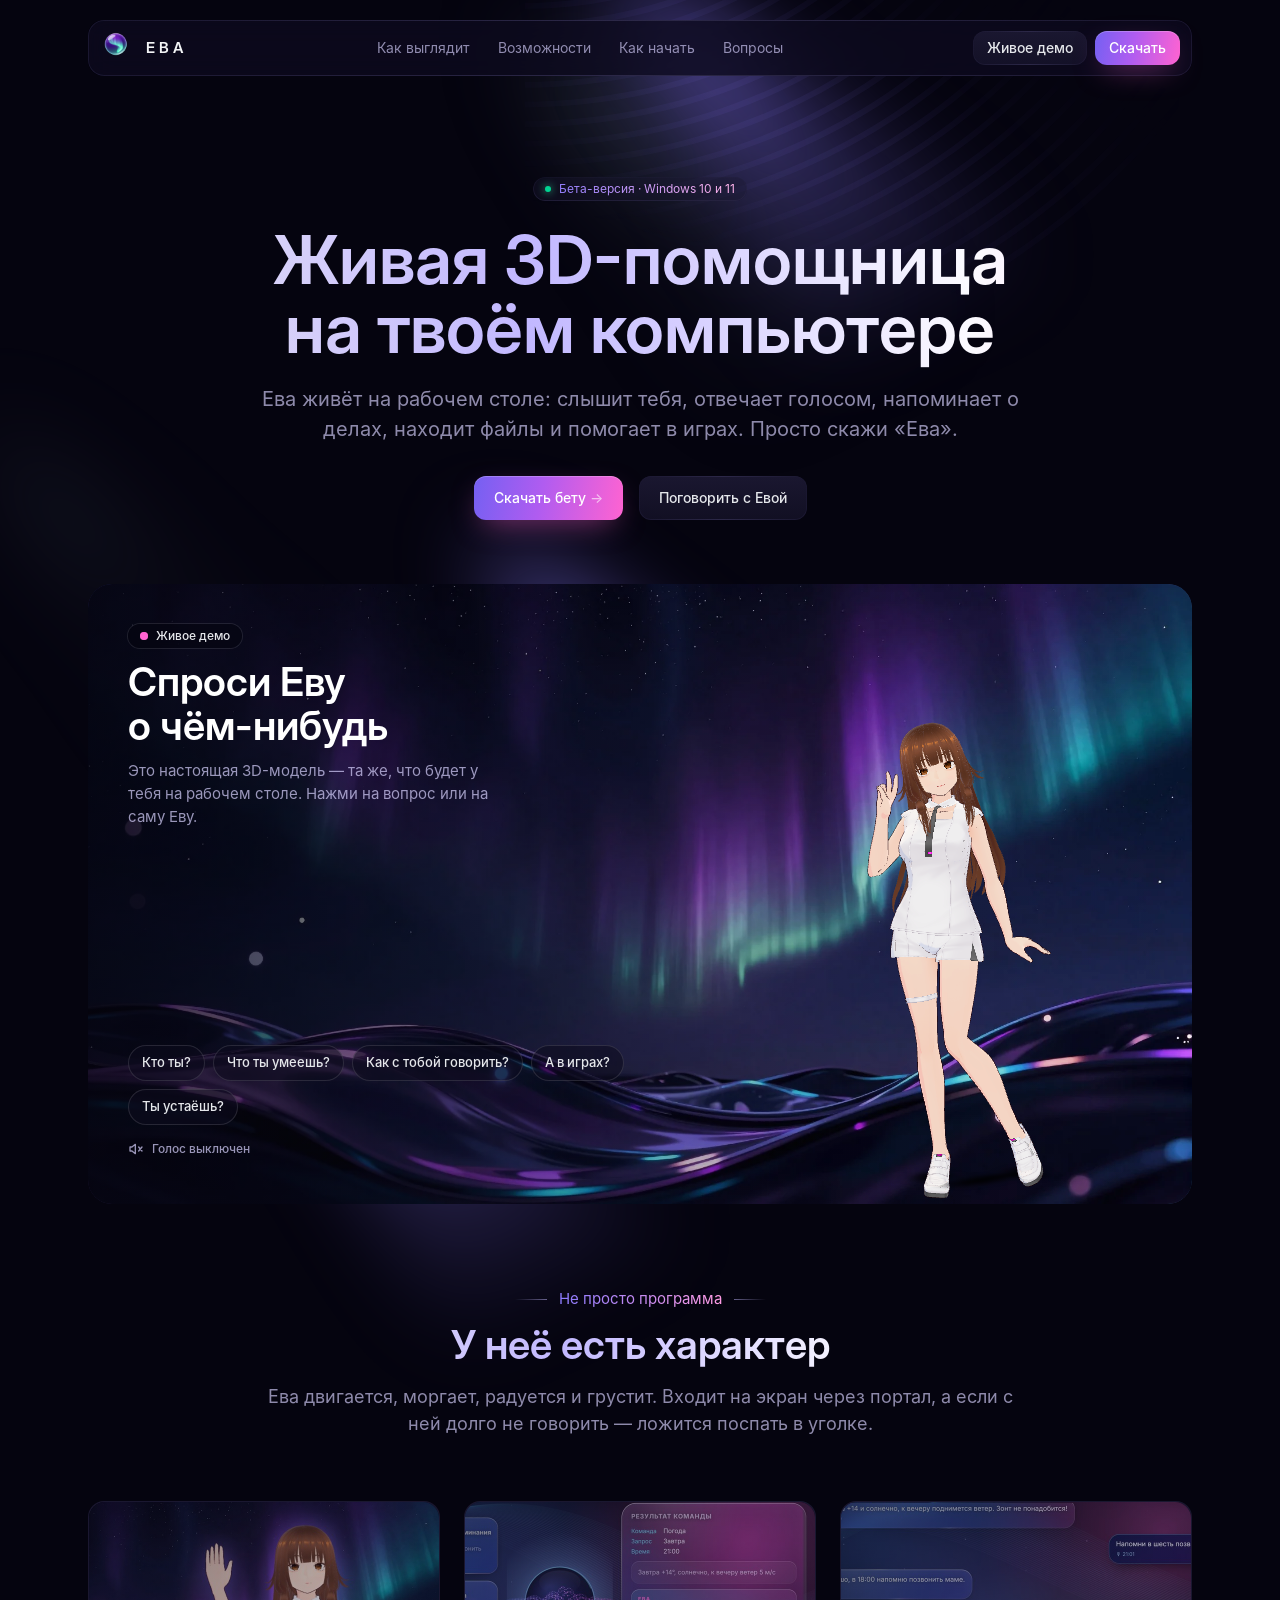
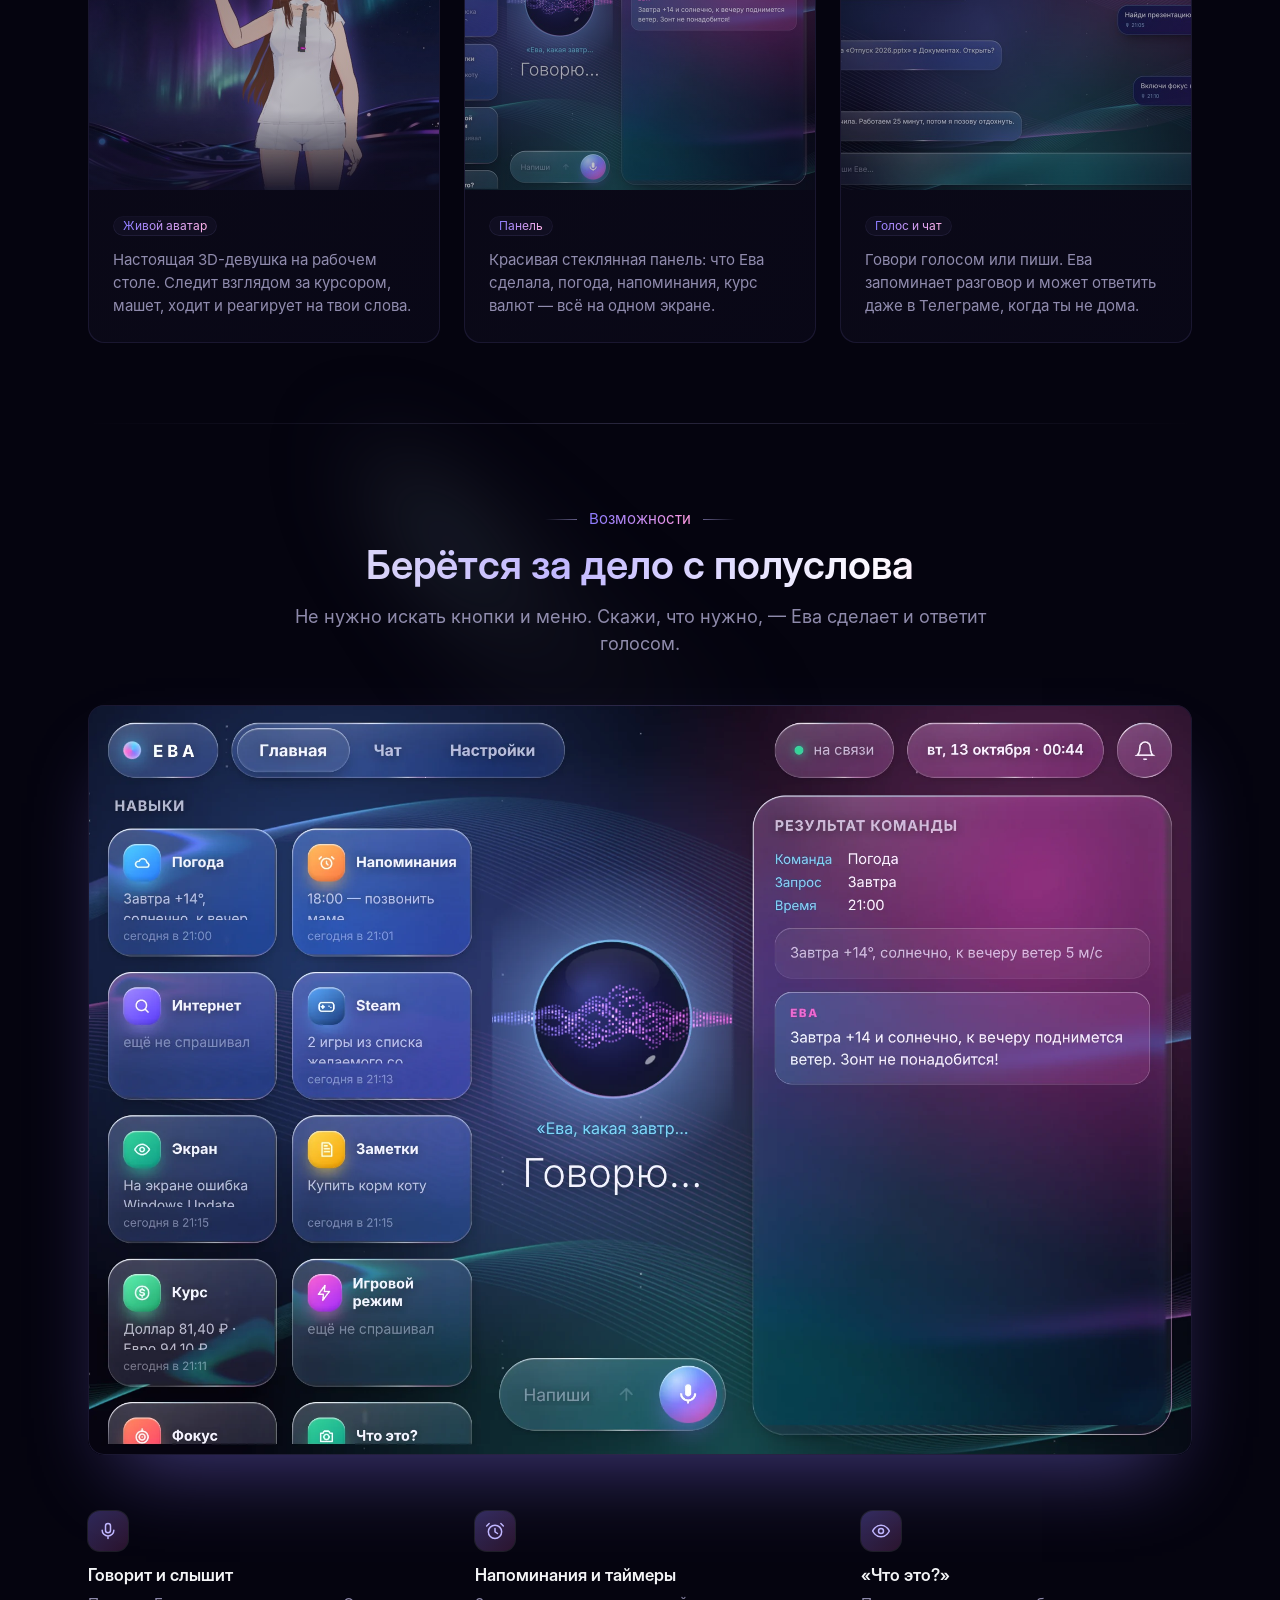
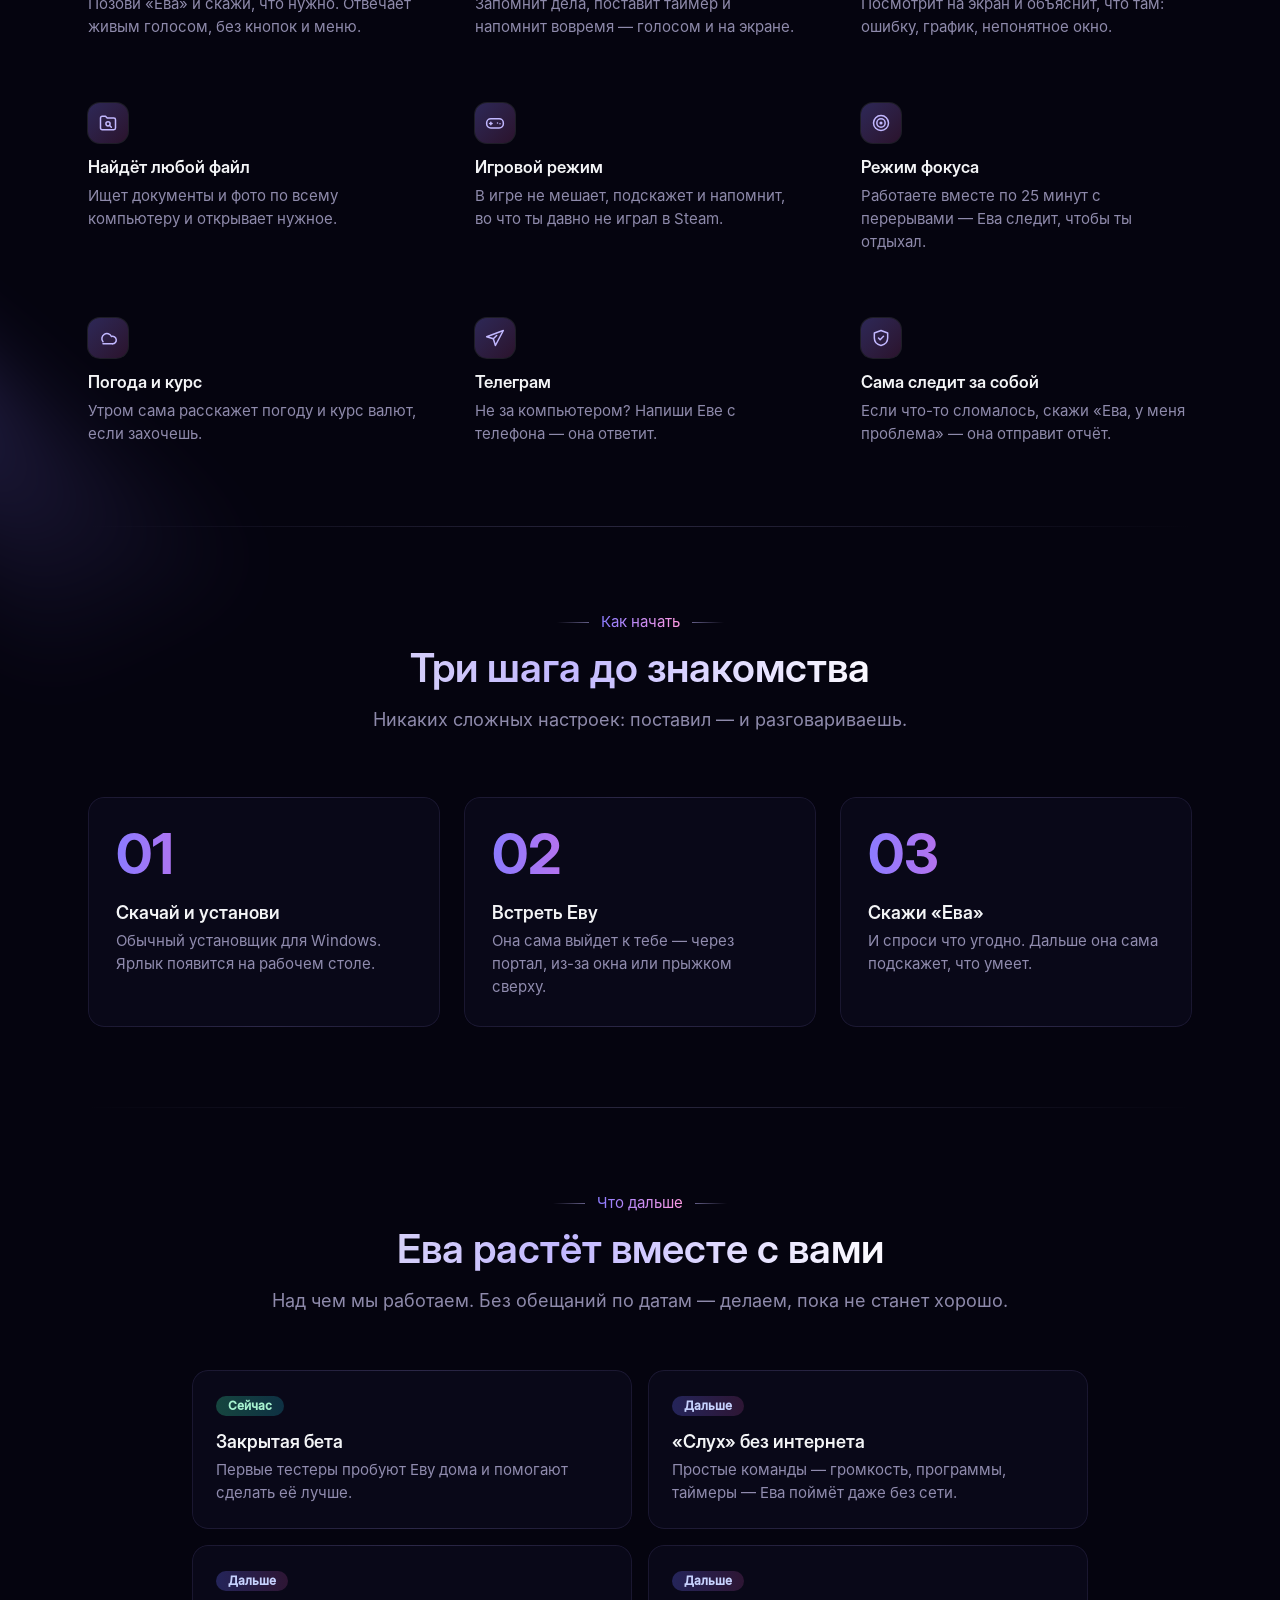
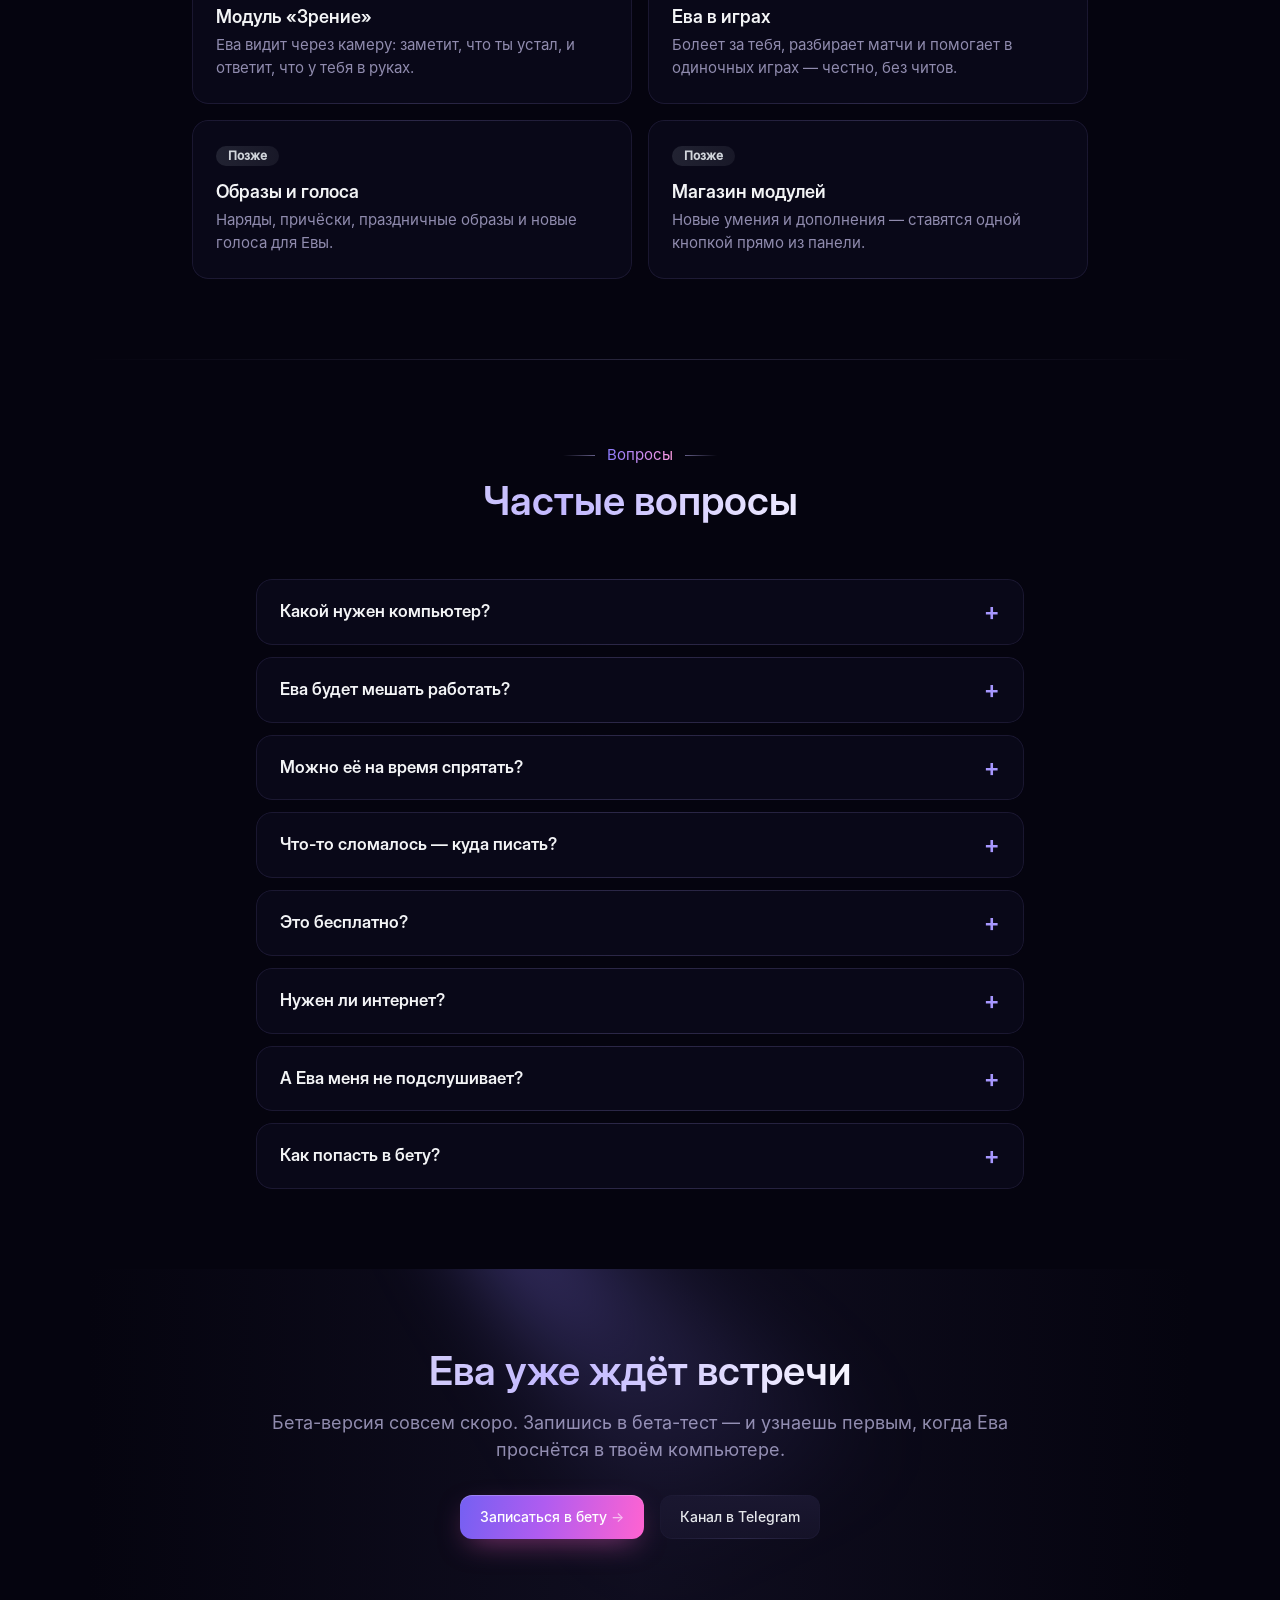
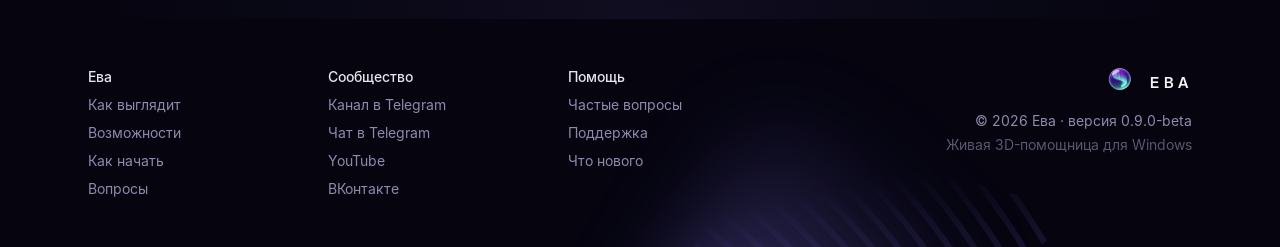
==== index.html @ c5afc397 "Add files via upload" ====
<!DOCTYPE html>
<html lang="ru">
<head>
<meta charset="utf-8">
<meta name="viewport" content="width=device-width, initial-scale=1">
<title>Ева — живая 3D-помощница на твоём компьютере</title>
<meta name="description" content="Ева живёт на рабочем столе: говорит, слышит, напоминает, ищет файлы и помогает в играх. Бета для Windows 10 и 11.">
<meta property="og:title" content="Ева — живая 3D-помощница">
<meta property="og:description" content="Говорит · слышит · помогает. Живёт прямо на твоём рабочем столе.">
<meta property="og:image" content="https://evaassistant.ru/img/og_1200x630.jpg">
<meta name="theme-color" content="#05040f">
<meta name="twitter:card" content="summary_large_image">
<meta name="robots" content="index, follow">
<link rel="icon" href="img/favicon.ico" sizes="any">
<link rel="icon" href="img/favicon-32.png" type="image/png">
<link rel="apple-touch-icon" href="img/apple-touch-icon.png">
<link rel="preload" href="fonts/InterDisplay-SemiBold.woff" as="font" type="font/woff" crossorigin>
<link rel="preload" href="fonts/Inter-Regular.woff" as="font" type="font/woff" crossorigin>
<link rel="stylesheet" href="css/style.css">
<!-- Yandex.Metrika counter (21.10.2026: посещаемость сайта; вебвизор выключен) -->
<script type="text/javascript">
    (function(m,e,t,r,i,k,a){
        m[i]=m[i]||function(){(m[i].a=m[i].a||[]).push(arguments)};
        m[i].l=1*new Date();
        for (var j = 0; j < document.scripts.length; j++) {if (document.scripts[j].src === r) { return; }}
        k=e.createElement(t),a=e.getElementsByTagName(t)[0],k.async=1,k.src=r,a.parentNode.insertBefore(k,a)
    })(window, document,'script','https://mc.yandex.ru/metrika/tag.js?id=113707804', 'ym');

    ym(113707804, 'init', {ssr:true, clickmap:true, ecommerce:"dataLayer", referrer: document.referrer, url: location.href, accurateTrackBounce:true, trackLinks:true});
</script>
<noscript><div><img src="https://mc.yandex.ru/watch/113707804" style="position:absolute; left:-9999px;" alt="" /></div></noscript>
<!-- /Yandex.Metrika counter -->
</head>
<body class="bg-gray-950 font-inter text-base text-gray-200 antialiased">
<div class="relative flex min-h-screen flex-col overflow-hidden supports-[overflow:clip]:overflow-clip">

  <!-- ================= ШАПКА ================= -->
  <header class="fixed inset-x-0 top-2 z-30 md:top-5">
    <div class="mx-auto max-w-6xl px-4 sm:px-6">
      <div class="gborder relative flex h-14 items-center justify-between gap-3 rounded-2xl bg-gray-900/80 px-3 backdrop-blur-md">
        <a href="#top" class="flex items-center gap-2.5 pl-1" aria-label="Ева">
          <img src="img/icon-192.png" width="32" height="32" alt="">
          <span class="font-display text-[15px] font-semibold tracking-[.28em] text-gray-100">ЕВА</span>
        </a>
        <nav class="hidden items-center gap-1 md:flex">
          <a class="rounded-lg px-3 py-1.5 text-sm text-indigo-200/65 transition hover:text-gray-100" href="#look">Как выглядит</a>
          <a class="rounded-lg px-3 py-1.5 text-sm text-indigo-200/65 transition hover:text-gray-100" href="#features">Возможности</a>
          <a class="rounded-lg px-3 py-1.5 text-sm text-indigo-200/65 transition hover:text-gray-100" href="#start">Как начать</a>
          <a class="rounded-lg px-3 py-1.5 text-sm text-indigo-200/65 transition hover:text-gray-100" href="#faq">Вопросы</a>
        </nav>
        <div class="flex items-center gap-2">
          <a class="btn-sm btn-ghost gborder hidden sm:inline-flex" href="#demo">Живое демо</a>
          <a class="btn-sm btn-main" href="#download">Скачать</a>
        </div>
      </div>
    </div>
  </header>

  <main class="relative flex grow flex-col" id="top">
    <!-- свечение сверху -->
    <div class="pointer-events-none absolute left-1/2 top-0 -z-10 -translate-x-1/4" aria-hidden="true">
      <img class="max-w-none" src="img/page-illustration.svg" width="846" height="594" alt="">
    </div>
    <div class="pointer-events-none absolute left-1/2 top-[400px] -z-10 -mt-20 -translate-x-full opacity-50" aria-hidden="true">
      <img class="max-w-none" src="img/blurred-shape-gray.svg" width="760" height="668" alt="">
    </div>
    <div class="pointer-events-none absolute left-1/2 top-[440px] -z-10 -translate-x-1/3" aria-hidden="true">
      <img class="max-w-none" src="img/blurred-shape.svg" width="760" height="668" alt="">
    </div>

    <!-- ================= ПЕРВЫЙ ЭКРАН ================= -->
    <section>
      <div class="mx-auto max-w-6xl px-4 sm:px-6">
        <div class="pt-32 pb-12 md:pt-44 md:pb-20">
          <div class="pb-12 text-center md:pb-16">
            <div data-aos class="mb-6 inline-flex">
              <span class="tag !px-3 !py-1"><span class="inline-flex items-center gap-2"><i class="inline-block h-1.5 w-1.5 rounded-full bg-emerald-400 shadow-[0_0_8px_#34d399]"></i>Бета-версия · Windows 10 и 11</span></span>
            </div>
            <h1 data-aos class="h-grad pb-5 font-display text-4xl font-semibold sm:text-5xl md:text-6xl">
              Живая 3D-помощница<br class="hidden sm:block"> на твоём компьютере
            </h1>
            <div class="mx-auto max-w-3xl">
              <p data-aos data-delay="150" class="mb-8 text-xl text-indigo-200/65">
                Ева живёт на рабочем столе: слышит тебя, отвечает голосом, напоминает о делах, находит файлы и помогает в играх. Просто скажи «Ева».
              </p>
              <div class="mx-auto max-w-xs sm:flex sm:max-w-none sm:justify-center">
                <div data-aos data-delay="300">
                  <a class="btn btn-main group mb-4 w-full sm:mb-0 sm:w-auto" href="#download">
                    Скачать бету
                    <span class="ml-1 tracking-normal text-white/60 transition-transform group-hover:translate-x-0.5">-&gt;</span>
                  </a>
                </div>
                <div data-aos data-delay="450">
                  <a class="btn btn-ghost gborder w-full sm:ml-4 sm:w-auto" href="#demo">Поговорить с Евой</a>
                </div>
              </div>
            </div>
          </div>

          <!-- ЖИВОЕ ДЕМО -->
          <div id="demo" data-aos data-delay="200" class="relative scroll-mt-28">
            <div class="pointer-events-none absolute bottom-8 left-1/2 -z-10 -ml-28 -translate-x-1/2 translate-y-1/2" aria-hidden="true">
              <img class="md:max-w-none" src="img/blurred-shape.svg" width="760" height="668" alt="">
            </div>
            <div class="gborder gborder-glow relative mx-auto h-[600px] max-w-[1104px] overflow-hidden rounded-3xl bg-gray-900 md:h-[620px]">
              <img class="absolute inset-0 h-full w-full object-cover" src="img/hero_1920.webp" alt="" aria-hidden="true">
              <div class="absolute inset-0 bg-gradient-to-r from-gray-950/80 via-gray-950/30 to-transparent"></div>

              <!-- подпись и вопросы -->
              <div class="relative z-10 flex h-full flex-col justify-between p-6 md:p-10">
                <div class="max-w-md">
                  <div class="mb-3 inline-flex items-center gap-2 rounded-full bg-gray-950/50 px-3 py-1 text-xs font-medium text-gray-200 ring-1 ring-white/10 backdrop-blur">
                    <span class="relative flex h-2 w-2"><span class="absolute inline-flex h-full w-full animate-ping rounded-full bg-eva-pink opacity-60"></span><span class="relative inline-flex h-2 w-2 rounded-full bg-eva-pink"></span></span>
                    Живое демо
                  </div>
                  <h2 class="font-display text-3xl font-semibold text-white md:text-4xl">Спроси Еву<br>о чём-нибудь</h2>
                  <p class="mt-3 hidden max-w-sm text-indigo-200/70 sm:block">Это настоящая 3D-модель — та же, что будет у тебя на рабочем столе. Нажми на вопрос или на саму Еву.</p>
                </div>
                <div class="max-w-[560px]">
                  <div class="flex flex-wrap gap-2" id="chips">
                    <button class="chip" data-say="who">Кто ты?</button>
                    <button class="chip" data-say="can">Что ты умеешь?</button>
                    <button class="chip" data-say="talk">Как с тобой говорить?</button>
                    <button class="chip" data-say="games">А в играх?</button>
                    <button class="chip" data-say="sleep">Ты устаёшь?</button>
                  </div>
                  <button id="sound" class="mt-4 inline-flex items-center gap-2 text-xs font-medium text-indigo-200/70 transition hover:text-white">
                    <svg class="h-4 w-4" viewBox="0 0 24 24" fill="none" stroke="currentColor" stroke-width="2" stroke-linecap="round" stroke-linejoin="round"><path d="M11 5 6 9H3v6h3l5 4z"/><path class="wv" d="M15.5 8.5a5 5 0 0 1 0 7"/><path class="wv" d="M19 5a10 10 0 0 1 0 14"/><path class="mt" d="m16 9 5 6m0-6-5 6"/></svg>
                    <span id="soundLabel">Голос выключен</span>
                  </button>
                </div>
              </div>

              <!-- 3D-Ева -->
              <div id="eva" class="absolute bottom-0 right-0 z-[5] h-full w-[62%] opacity-0 transition-opacity duration-700 sm:w-[48%] md:right-[4%] md:w-[38%]">
                <iframe id="evaFrame" class="h-full w-full border-0 bg-transparent" src="eva/eva_viewer.html?site=1" title="Ева" allow="autoplay"></iframe>
                <button id="evaHit" class="absolute inset-x-[25%] top-[10%] bottom-[3%] cursor-pointer" aria-label="Нажать на Еву"></button>
              </div>
              <div id="bubble" class="bubble"><b class="h-brand mb-1 block text-[11px] font-semibold uppercase tracking-[.18em]">Ева</b><span id="bubbleText"></span></div>
            </div>
          </div>
        </div>
      </div>
    </section>

    <!-- ================= КАК ВЫГЛЯДИТ ================= -->
    <section id="look" class="scroll-mt-20">
      <div class="mx-auto max-w-6xl px-4 sm:px-6">
        <div class="pb-12 md:pb-20">
          <div class="mx-auto max-w-3xl pb-12 text-center md:pb-16">
            <div class="eyebrow"><span>Не просто программа</span></div>
            <h2 data-aos class="h-grad pb-4 font-display text-3xl font-semibold md:text-4xl">У неё есть характер</h2>
            <p data-aos class="text-lg text-indigo-200/65">Ева двигается, моргает, радуется и грустит. Входит на экран через портал, а если с ней долго не говорить — ложится поспать в уголке.</p>
          </div>
          <div class="spot-group mx-auto grid max-w-sm items-start gap-6 lg:max-w-none lg:grid-cols-3" id="spot">
            <div class="spot" data-aos>
              <div class="spot-inner">
                <img class="inline-flex w-full" loading="lazy" src="img/card_eva.jpg" width="350" height="288" alt="3D-Ева">
                <div class="relative z-10 p-6">
                  <div class="mb-3"><span class="tag"><span>Живой аватар</span></span></div>
                  <p class="text-indigo-200/65">Настоящая 3D-девушка на рабочем столе. Следит взглядом за курсором, машет, ходит и реагирует на твои слова.</p>
                </div>
              </div>
            </div>
            <div class="spot" data-aos data-delay="120">
              <div class="spot-inner">
                <img class="inline-flex w-full" loading="lazy" src="img/card_panel.jpg" width="350" height="288" alt="Панель Евы">
                <div class="relative z-10 p-6">
                  <div class="mb-3"><span class="tag"><span>Панель</span></span></div>
                  <p class="text-indigo-200/65">Красивая стеклянная панель: что Ева сделала, погода, напоминания, курс валют — всё на одном экране.</p>
                </div>
              </div>
            </div>
            <div class="spot" data-aos data-delay="240">
              <div class="spot-inner">
                <img class="inline-flex w-full" loading="lazy" src="img/card_chat.jpg" width="350" height="288" alt="Чат с Евой">
                <div class="relative z-10 p-6">
                  <div class="mb-3"><span class="tag"><span>Голос и чат</span></span></div>
                  <p class="text-indigo-200/65">Говори голосом или пиши. Ева запоминает разговор и может ответить даже в Телеграме, когда ты не дома.</p>
                </div>
              </div>
            </div>
          </div>
        </div>
      </div>
    </section>

    <!-- ================= ВОЗМОЖНОСТИ ================= -->
    <section id="features" class="relative scroll-mt-20">
      <div class="pointer-events-none absolute left-1/2 top-0 -z-10 -mt-20 -translate-x-1/2" aria-hidden="true">
        <img class="max-w-none" src="img/blurred-shape-gray.svg" width="760" height="668" alt="">
      </div>
      <div class="pointer-events-none absolute bottom-0 left-1/2 -z-10 -mb-80 -translate-x-[120%] opacity-50" aria-hidden="true">
        <img class="max-w-none" src="img/blurred-shape.svg" width="760" height="668" alt="">
      </div>
      <div class="mx-auto max-w-6xl px-4 sm:px-6">
        <div class="divider py-12 md:py-20">
          <div class="mx-auto max-w-3xl pb-4 text-center md:pb-12">
            <div class="eyebrow"><span>Возможности</span></div>
            <h2 data-aos class="h-grad pb-4 font-display text-3xl font-semibold md:text-4xl">Берётся за дело с полуслова</h2>
            <p data-aos class="text-lg text-indigo-200/65">Не нужно искать кнопки и меню. Скажи, что нужно, — Ева сделает и ответит голосом.</p>
          </div>
          <div data-aos class="flex justify-center pb-6 md:pb-14">
            <div class="gborder relative overflow-hidden rounded-2xl shadow-[0_40px_80px_-30px_rgba(139,123,255,.45)]">
              <img class="w-full max-w-[1104px]" loading="lazy" src="img/panel_full.webp" width="1104" height="751" alt="Панель Евы: навыки, результат команды, живой шар">
            </div>
          </div>
          <div class="mx-auto grid max-w-sm gap-12 sm:max-w-none sm:grid-cols-2 md:gap-x-14 md:gap-y-16 lg:grid-cols-3" id="featGrid"></div>
        </div>
      </div>
    </section>

    <!-- ================= КАК НАЧАТЬ ================= -->
    <section id="start" class="scroll-mt-20">
      <div class="mx-auto max-w-6xl px-4 sm:px-6">
        <div class="divider py-12 md:py-20">
          <div class="mx-auto max-w-3xl pb-12 text-center md:pb-16">
            <div class="eyebrow"><span>Как начать</span></div>
            <h2 data-aos class="h-grad pb-4 font-display text-3xl font-semibold md:text-4xl">Три шага до знакомства</h2>
            <p data-aos class="text-lg text-indigo-200/65">Никаких сложных настроек: поставил — и разговариваешь.</p>
          </div>
          <div class="grid gap-6 md:grid-cols-3">
            <div data-aos class="gborder relative rounded-2xl bg-gray-900/60 p-7">
              <div class="h-brand mb-4 font-display text-5xl font-bold">01</div>
              <h3 class="mb-1 font-display text-lg font-semibold text-gray-100">Скачай и установи</h3>
              <p class="text-indigo-200/65">Обычный установщик для Windows. Ярлык появится на рабочем столе.</p>
            </div>
            <div data-aos data-delay="120" class="gborder relative rounded-2xl bg-gray-900/60 p-7">
              <div class="h-brand mb-4 font-display text-5xl font-bold">02</div>
              <h3 class="mb-1 font-display text-lg font-semibold text-gray-100">Встреть Еву</h3>
              <p class="text-indigo-200/65">Она сама выйдет к тебе — через портал, из-за окна или прыжком сверху.</p>
            </div>
            <div data-aos data-delay="240" class="gborder relative rounded-2xl bg-gray-900/60 p-7">
              <div class="h-brand mb-4 font-display text-5xl font-bold">03</div>
              <h3 class="mb-1 font-display text-lg font-semibold text-gray-100">Скажи «Ева»</h3>
              <p class="text-indigo-200/65">И спроси что угодно. Дальше она сама подскажет, что умеет.</p>
            </div>
          </div>
        </div>
      </div>
    </section>

    <!-- ================= ЧТО ДАЛЬШЕ (17.10.2026) ================= -->
    <section id="next" class="scroll-mt-20">
      <div class="mx-auto max-w-6xl px-4 sm:px-6">
        <div class="divider py-12 md:py-20">
          <div class="mx-auto max-w-3xl pb-10 text-center md:pb-14">
            <div class="eyebrow"><span>Что дальше</span></div>
            <h2 data-aos class="h-grad pb-4 font-display text-3xl font-semibold md:text-4xl">Ева растёт вместе с вами</h2>
            <p data-aos class="text-lg text-indigo-200/65">Над чем мы работаем. Без обещаний по датам — делаем, пока не станет хорошо.</p>
          </div>
          <div class="mx-auto grid gap-4 sm:grid-cols-2" style="max-width:56rem" id="roadmap"></div>
        </div>
      </div>
    </section>

    <!-- ================= ВОПРОСЫ ================= -->
    <section id="faq" class="scroll-mt-20">
      <div class="mx-auto max-w-6xl px-4 sm:px-6">
        <div class="divider py-12 md:py-20">
          <div class="mx-auto max-w-3xl pb-10 text-center md:pb-14">
            <div class="eyebrow"><span>Вопросы</span></div>
            <h2 data-aos class="h-grad font-display text-3xl font-semibold md:text-4xl">Частые вопросы</h2>
          </div>
          <div class="mx-auto grid max-w-3xl gap-3" id="faqList"></div>
        </div>
      </div>
    </section>

    <!-- ================= ПРИЗЫВ ================= -->
    <section id="download" class="relative overflow-hidden scroll-mt-20">
      <div class="pointer-events-none absolute bottom-0 left-1/2 -z-10 -mb-24 ml-20 -translate-x-1/2" aria-hidden="true">
        <img class="max-w-none" src="img/blurred-shape.svg" width="760" height="668" alt="">
      </div>
      <div class="mx-auto max-w-6xl px-4 sm:px-6">
        <div class="bg-linear-to-r from-transparent via-gray-800/50 py-12 md:py-20">
          <div class="mx-auto max-w-3xl text-center">
            <h2 data-aos class="h-grad pb-4 font-display text-3xl font-semibold md:text-4xl">Ева уже ждёт встречи</h2>
            <p data-aos class="mb-8 text-lg text-indigo-200/65">Бета-версия совсем скоро. Запишись в бета-тест — и узнаешь первым, когда Ева проснётся в твоём компьютере.</p>
            <div class="mx-auto max-w-xs sm:flex sm:max-w-none sm:justify-center">
              <div data-aos data-delay="150"><a class="btn btn-main group mb-4 w-full sm:mb-0 sm:w-auto" href="beta.html">Записаться в бету <span class="ml-1 text-white/60 transition-transform group-hover:translate-x-0.5">-&gt;</span></a></div>
              <div data-aos data-delay="300"><a class="btn btn-ghost gborder w-full sm:ml-4 sm:w-auto" href="https://t.me/EvaAssistant_Channel" target="_blank" rel="noopener">Канал в Telegram</a></div>
            </div>
          </div>
        </div>
      </div>
    </section>
  </main>

  <!-- ================= ПОДВАЛ ================= -->
  <footer>
    <div class="relative mx-auto max-w-6xl px-4 sm:px-6">
      <div class="pointer-events-none absolute bottom-0 left-1/2 -z-10 -translate-x-1/2" aria-hidden="true">
        <img class="max-w-none" loading="lazy" src="img/footer-illustration.svg" width="1076" height="378" alt="">
      </div>
      <div class="grid grid-cols-2 justify-between gap-12 py-8 sm:grid-rows-[auto_auto] md:grid-cols-4 md:grid-rows-[auto_auto] md:py-12 lg:grid-cols-[repeat(3,minmax(0,160px))_1fr] lg:grid-rows-1 xl:gap-20">
        <div class="space-y-2">
          <h3 class="text-sm font-medium text-gray-200">Ева</h3>
          <ul class="space-y-2 text-sm">
            <li><a class="text-indigo-200/65 transition hover:text-indigo-400" href="#look">Как выглядит</a></li>
            <li><a class="text-indigo-200/65 transition hover:text-indigo-400" href="#features">Возможности</a></li>
            <li><a class="text-indigo-200/65 transition hover:text-indigo-400" href="#start">Как начать</a></li>
            <li><a class="text-indigo-200/65 transition hover:text-indigo-400" href="#faq">Вопросы</a></li>
          </ul>
        </div>
        <div class="space-y-2">
          <h3 class="text-sm font-medium text-gray-200">Сообщество</h3>
          <ul class="space-y-2 text-sm">
            <li><a class="text-indigo-200/65 transition hover:text-indigo-400" href="https://t.me/EvaAssistant_Channel" target="_blank" rel="noopener">Канал в Telegram</a></li>
            <li><a class="text-indigo-200/65 transition hover:text-indigo-400" href="https://t.me/Eva_Assistant_chat" target="_blank" rel="noopener">Чат в Telegram</a></li>
            <li><a class="text-indigo-200/65 transition hover:text-indigo-400" href="https://www.youtube.com/@evaassistant_ru" target="_blank" rel="noopener">YouTube</a></li>
            <li><a class="text-indigo-200/65 transition hover:text-indigo-400" href="#" data-soon>ВКонтакте</a></li>
          </ul>
        </div>
        <div class="space-y-2">
          <h3 class="text-sm font-medium text-gray-200">Помощь</h3>
          <ul class="space-y-2 text-sm">
            <li><a class="text-indigo-200/65 transition hover:text-indigo-400" href="#faq">Частые вопросы</a></li>
            <li><a class="text-indigo-200/65 transition hover:text-indigo-400" href="https://t.me/eva_neuro_support_bot" target="_blank" rel="noopener">Поддержка</a></li>
            <li><a class="text-indigo-200/65 transition hover:text-indigo-400" href="#" data-soon>Что нового</a></li>
          </ul>
        </div>
        <div class="col-span-2 md:col-span-4 lg:col-span-1 lg:text-right">
          <a class="mb-3 inline-flex items-center gap-2.5" href="#top"><img src="img/icon-192.png" width="32" height="32" alt=""><span class="font-display text-[15px] font-semibold tracking-[.28em] text-gray-100">ЕВА</span></a>
          <div class="text-sm">
            <p class="mb-1 text-indigo-200/65">© 2026 Ева · версия 0.9.0-beta</p>
            <p class="text-indigo-200/40">Живая 3D-помощница для Windows</p>
          </div>
        </div>
      </div>
    </div>
  </footer>
</div>

<script src="voice/map.js"></script>
<script>
// ===================== возможности =====================
const FEATURES = [
  ['Говорит и слышит', 'Позови «Ева» и скажи, что нужно. Отвечает живым голосом, без кнопок и меню.', '<rect x="9" y="3" width="6" height="11" rx="3"/><path d="M5 11a7 7 0 0 0 14 0M12 18v3"/>'],
  ['Напоминания и таймеры', 'Запомнит дела, поставит таймер и напомнит вовремя — голосом и на экране.', '<circle cx="12" cy="13" r="8"/><path d="M12 9v4l3 2M5 3 2 6m17-3 3 3"/>'],
  ['«Что это?»', 'Посмотрит на экран и объяснит, что там: ошибку, график, непонятное окно.', '<path d="M2 12s3.5-7 10-7 10 7 10 7-3.5 7-10 7S2 12 2 12z"/><circle cx="12" cy="12" r="3"/>'],
  ['Найдёт любой файл', 'Ищет документы и фото по всему компьютеру и открывает нужное.', '<path d="M3 6a2 2 0 0 1 2-2h4l2 2h8a2 2 0 0 1 2 2v10a2 2 0 0 1-2 2H5a2 2 0 0 1-2-2z"/><circle cx="12" cy="13" r="2.5"/><path d="m14 15 2 2"/>'],
  ['Игровой режим', 'В игре не мешает, подскажет и напомнит, во что ты давно не играл в Steam.', '<rect x="2" y="7" width="20" height="11" rx="5"/><path d="M7 11v3M5.5 12.5h3M15 12h.01M18 13h.01"/>'],
  ['Режим фокуса', 'Работаете вместе по 25 минут с перерывами — Ева следит, чтобы ты отдыхал.', '<circle cx="12" cy="12" r="9"/><circle cx="12" cy="12" r="5"/><circle cx="12" cy="12" r="1"/>'],
  ['Погода и курс', 'Утром сама расскажет погоду и курс валют, если захочешь.', '<path d="M17.5 19a4.5 4.5 0 1 0-1.4-8.8A6 6 0 1 0 6 16.5"/><path d="M6 19h11.5"/>'],
  ['Телеграм', 'Не за компьютером? Напиши Еве с телефона — она ответит.', '<path d="m22 3-9.5 18-2.5-8-8-2.5z"/><path d="m10 13 4-4"/>'],
  ['Сама следит за собой', 'Если что-то сломалось, скажи «Ева, у меня проблема» — она отправит отчёт.', '<path d="M12 3 4 6v6c0 5 3.5 8 8 9 4.5-1 8-4 8-9V6z"/><path d="m9 12 2 2 4-4"/>'],
];
document.getElementById('featGrid').innerHTML = FEATURES.map(([t, d, ic], i) => `
  <article data-aos data-delay="${(i % 3) * 100}">
    <div class="mb-3 inline-flex h-10 w-10 items-center justify-center rounded-xl bg-gradient-to-br from-indigo-500/30 to-eva-pink/15 ring-1 ring-white/10">
      <svg class="h-5 w-5" viewBox="0 0 24 24" fill="none" stroke="#c2b8ff" stroke-width="1.8" stroke-linecap="round" stroke-linejoin="round">${ic}</svg>
    </div>
    <h3 class="mb-1 font-display text-[1.05rem] font-semibold text-gray-100">${t}</h3>
    <p class="text-indigo-200/65">${d}</p>
  </article>`).join('');

// ===================== что дальше =====================
const ROADMAP = [
  ['now', 'Сейчас', 'Закрытая бета', 'Первые тестеры пробуют Еву дома и помогают сделать её лучше.'],
  ['next', 'Дальше', '«Слух» без интернета', 'Простые команды — громкость, программы, таймеры — Ева поймёт даже без сети.'],
  ['next', 'Дальше', 'Модуль «Зрение»', 'Ева видит через камеру: заметит, что ты устал, и ответит, что у тебя в руках.'],
  ['next', 'Дальше', 'Ева в играх', 'Болеет за тебя, разбирает матчи и помогает в одиночных играх — честно, без читов.'],
  ['later', 'Позже', 'Образы и голоса', 'Наряды, причёски, праздничные образы и новые голоса для Евы.'],
  ['later', 'Позже', 'Магазин модулей', 'Новые умения и дополнения — ставятся одной кнопкой прямо из панели.'],
];
const RM_COLOR = { now: 'background:linear-gradient(90deg,rgba(52,211,153,.3),rgba(34,211,238,.2));color:#a7f3d0',
  next: 'background:linear-gradient(90deg,rgba(99,102,241,.3),rgba(255,99,209,.15));color:#c7d2fe',
  later: 'background:linear-gradient(90deg,rgba(107,114,128,.25),rgba(156,163,175,.1));color:#d1d5db' };
document.getElementById('roadmap').innerHTML = ROADMAP.map(([k, tag, t, d], i) => `
  <div data-aos data-delay="${(i % 2) * 100}" class="gborder relative rounded-2xl bg-gray-900/60 p-6">
    <span class="mb-3 inline-block rounded-full px-3 text-xs font-semibold" style="padding-top:2px;padding-bottom:2px;${RM_COLOR[k]}">${tag}</span>
    <h3 class="mb-1 font-display text-lg font-semibold text-gray-100">${t}</h3>
    <p class="text-indigo-200/65">${d}</p>
  </div>`).join('');

// ===================== вопросы =====================
const FAQ = [
  ['Какой нужен компьютер?', 'Windows 10 или 11, микрофон и интернет. Подойдёт обычный домашний компьютер или ноутбук.'],
  ['Ева будет мешать работать?', 'Нет. Она стоит в уголке экрана, а если с ней долго не говорить — ложится спать и не отвлекает. Позови — проснётся.'],
  ['Можно её на время спрятать?', 'Да, одной кнопкой в панели или значком у часов. Аватар можно убрать, а голос оставить.'],
  ['Что-то сломалось — куда писать?', 'Прямо Еве: «Ева, у меня проблема». Она соберёт описание и отправит его разработчику.'],
  ['Это бесплатно?', 'Во время бета-теста — да, полностью. Цену полной версии объявим перед выходом: одна покупка — один компьютер, без подписки.'],
  ['Нужен ли интернет?', 'Да. Чтобы понимать речь и думать, Ева пользуется онлайн-сервисами. Без сети она пока почти ничего не умеет.'],
  ['А Ева меня не подслушивает?', 'Ева слушает микрофон, чтобы услышать своё имя. Чтобы понять фразу, она отправляет её на распознавание онлайн-сервису. Звук она не сохраняет, а историю разговоров хранит только на твоём компьютере. Подробно — в <a style="color:#a5b4fc;text-decoration:underline" href="privacy.html">политике конфиденциальности</a>.'],
  ['Как попасть в бету?', 'Заполни <a style="color:#a5b4fc;text-decoration:underline" href="beta.html">анкету бета-тестера</a> — это 3–5 минут. Мы напишем в Telegram, когда начнётся набор.'],
];
document.getElementById('faqList').innerHTML = FAQ.map(([q, a]) => `
  <div class="faq gborder relative rounded-2xl bg-gray-900/60" data-aos>
    <button class="flex w-full items-center justify-between gap-4 px-6 py-5 text-left font-display text-[1.05rem] font-semibold text-gray-100">
      ${q}<span class="plus text-2xl leading-none text-indigo-400">+</span>
    </button>
    <div class="faq-a"><div><p class="px-6 pb-5 text-indigo-200/65">${a}</p></div></div>
  </div>`).join('');
document.querySelectorAll('.faq button').forEach((b) => b.addEventListener('click', () => b.parentElement.classList.toggle('open')));

// ===================== появление при прокрутке =====================
const io = new IntersectionObserver((es) => es.forEach((e) => {
  if (!e.isIntersecting) return;
  const el = e.target; setTimeout(() => el.classList.add('aos-in'), +(el.dataset.delay || 0)); io.unobserve(el);
}), { threshold: .12 });
document.querySelectorAll('[data-aos]').forEach((el) => io.observe(el));

// ===================== прожектор на карточках =====================
const spot = document.getElementById('spot');
addEventListener('mousemove', (ev) => {
  const r = spot.getBoundingClientRect();
  if (ev.clientX < r.left || ev.clientX > r.right || ev.clientY < r.top || ev.clientY > r.bottom) return;
  for (const box of spot.children) {
    const b = box.getBoundingClientRect();
    box.style.setProperty('--mouse-x', ev.clientX - b.left + 'px');
    box.style.setProperty('--mouse-y', ev.clientY - b.top + 'px');
  }
}, { passive: true });

// ===================== ЖИВАЯ ЕВА =====================
const LINES = {
  hello: { t: 'Привет! Я Ева. Спрашивай что хочешь — я тут.', e: 'joy' },
  who:   { t: 'Я Ева — живая помощница, которая живёт у тебя на рабочем столе. Со мной можно просто поговорить голосом.', e: 'joy' },
  can:   { t: 'Напоминаю о делах, ставлю таймеры, рассказываю погоду, ищу файлы и открываю программы. А ещё могу посмотреть на экран и объяснить, что там.', e: 'joy' },
  talk:  { t: 'Просто скажи «Ева» и спроси, что нужно. А если ты не дома — напиши мне в Телеграме с телефона.', e: 'neutral' },
  games: { t: 'В игре я не мешаю. Но могу подсказать и напомнить, во что ты давно не играл в Стиме.', e: 'joy' },
  sleep: { t: 'Если со мной долго никто не говорит, я ложусь поспать в уголке экрана. Позови — и я проснусь.', e: 'sorrow' },
  poke:  [{ t: 'Ой! Щекотно.', g: 'laugh', e: 'surprised' }, { t: 'Я здесь! Спроси меня о чём-нибудь.', g: 'wave', e: 'joy' },
          { t: 'Нравится, как я двигаюсь? На рабочем столе ещё интереснее.', e: 'joy' }],
  soon:  { t: 'Скоро! Я ещё готовлюсь к встрече.', g: 'wave', e: 'joy' },
};
const frame = document.getElementById('evaFrame'), evaBox = document.getElementById('eva');
const W = () => { try { return frame.contentWindow; } catch (e) { return null; } };
let evaReady = false;
function call(fn, ...a) { const w = W(); if (w && typeof w[fn] === 'function') { try { w[fn](...a); } catch (e) {} } }
// Ждём, когда Ева внутри окна будет готова. Проверяем сразу, а не по событию 'load':
// если Ева загрузилась раньше этого скрипта (быстрый хостинг, кэш), событие уже прошло
// и Ева оставалась невидимой. Через 20 с показываем в любом случае.
(() => {
  const t0 = Date.now();
  const iv = setInterval(() => {
    const w = W();
    if ((w && w.setState && w.doGesture) || Date.now() - t0 > 20000) {
      clearInterval(iv); evaReady = true; evaBox.style.opacity = 1;
    }
  }, 300);
})();
// глаза следят за курсором
addEventListener('mousemove', (ev) => {
  const r = frame.getBoundingClientRect();
  call('setCursor', ev.clientX - r.left, ev.clientY - r.top);
}, { passive: true });
// Ева здоровается, когда демо видно
new IntersectionObserver((es, o) => es.forEach((e) => {
  if (e.isIntersecting) { o.disconnect(); const go = () => evaReady ? say(LINES.hello, { silent: true }) : setTimeout(go, 500); setTimeout(go, 900); }
}), { threshold: .5 }).observe(document.getElementById('demo'));

// голос
let soundOn = false;
const soundBtn = document.getElementById('sound');
function paintSound() {
  soundBtn.querySelectorAll('.wv').forEach((p) => p.style.display = soundOn ? '' : 'none');
  soundBtn.querySelector('.mt').style.display = soundOn ? 'none' : '';
  document.getElementById('soundLabel').textContent = soundOn ? 'Голос включён' : 'Голос выключен';
  soundBtn.classList.toggle('text-white', soundOn);
}
paintSound();
soundBtn.addEventListener('click', () => { soundOn = !soundOn; paintSound(); if (!soundOn) stopVoice(); });
let audio = null, actx = null, raf = 0, sayId = 0;
function stopVoice() { if (audio) { audio.pause(); audio = null; } cancelAnimationFrame(raf); call('setMorph', 'MTH_A', 0); }
function speak(text, id) {
  return new Promise((resolve) => {
    stopVoice();
    // на сайте в интернете - заранее записанные фразы (voice/map.js), у себя на ПК - сервер голоса /tts
    const rec = window.VOICE_MAP && window.VOICE_MAP[text];
    audio = new Audio(rec ? 'voice/' + rec : '/tts?t=' + encodeURIComponent(text));
    let analyser = null;
    try {
      actx = actx || new (window.AudioContext || window.webkitAudioContext)();
      const src = actx.createMediaElementSource(audio);
      analyser = actx.createAnalyser(); analyser.fftSize = 1024;
      src.connect(analyser); analyser.connect(actx.destination);
      if (actx.state === 'suspended') actx.resume();
    } catch (e) {}
    const buf = new Float32Array(1024);
    const tick = () => {
      if (id !== sayId) return;
      if (analyser) { analyser.getFloatTimeDomainData(buf); let s = 0; for (const v of buf) s += v * v; call('setMorph', 'MTH_A', Math.min(0.7, Math.sqrt(s / buf.length) * 8)); }
      raf = requestAnimationFrame(tick);
    };
    audio.addEventListener('playing', () => { call('setState', 'speaking'); tick(); });
    audio.addEventListener('ended', () => { cancelAnimationFrame(raf); call('setMorph', 'MTH_A', 0); call('setState', 'idle'); resolve(true); });
    audio.addEventListener('error', () => resolve(false));
    audio.play().catch(() => resolve(false));
  });
}
// облачко над Евой
const bubble = document.getElementById('bubble'), bubbleText = document.getElementById('bubbleText');
const demoBox = bubble.parentElement;
let hideT = 0;
function placeBubble() {
  const d = demoBox.getBoundingClientRect(), r = frame.getBoundingClientRect();
  const bw = bubble.offsetWidth, bh = bubble.offsetHeight;
  let x = r.left - d.left + r.width * 0.5 - bw - r.width * 0.1;
  let y = r.top - d.top + r.height * 0.12;
  if (d.width < 640) { x = 16; y = 150; }
  bubble.style.left = Math.max(16, x) + 'px'; bubble.style.top = Math.max(16, y) + 'px';
}
async function say(line, opt = {}) {
  if (Array.isArray(line)) line = line[Math.floor(Math.random() * line.length)];
  const id = ++sayId;
  bubbleText.textContent = line.t; bubble.classList.add('show'); placeBubble();
  clearTimeout(hideT);
  if (line.e) call('setEmotion', line.e);
  if (line.g) call('doGesture', line.g);
  let spoke = false;
  if (soundOn && !opt.silent) spoke = await speak(line.t, id);
  if (id !== sayId) return;
  if (!spoke && !opt.silent) {
    call('setState', 'speaking');
    await new Promise((r) => setTimeout(r, Math.min(3500, line.t.length * 45)));
    if (id === sayId) call('setState', 'idle');
  }
  hideT = setTimeout(() => { if (id === sayId) { bubble.classList.remove('show'); call('setEmotion', 'neutral'); } }, spoke ? 2500 : 5500);
}
addEventListener('resize', placeBubble);
document.querySelectorAll('[data-say]').forEach((b) => b.addEventListener('click', () => {
  if (!soundOn) { soundOn = true; paintSound(); }            // первый вопрос включает голос
  document.querySelectorAll('.chip').forEach((c) => c.classList.toggle('on', c === b));
  say(LINES[b.dataset.say]);
}));
document.getElementById('evaHit').addEventListener('click', () => say(LINES.poke));
document.querySelectorAll('[data-soon]').forEach((a) => a.addEventListener('click', (e) => {
  e.preventDefault();
  document.getElementById('demo').scrollIntoView({ behavior: 'smooth', block: 'center' });
  setTimeout(() => say(LINES.soon), 700);
}));
</script>
</body>
</html>
---- css/style.css ----
/*! tailwindcss v4.1.11 | MIT License | https://tailwindcss.com */
@layer properties{@supports (((-webkit-hyphens:none)) and (not (margin-trim:inline))) or ((-moz-orient:inline) and (not (color:rgb(from red r g b)))){*,:before,:after,::backdrop{--tw-translate-x:0;--tw-translate-y:0;--tw-translate-z:0;--tw-space-y-reverse:0;--tw-border-style:solid;--tw-gradient-position:initial;--tw-gradient-from:#0000;--tw-gradient-via:#0000;--tw-gradient-to:#0000;--tw-gradient-stops:initial;--tw-gradient-via-stops:initial;--tw-gradient-from-position:0%;--tw-gradient-via-position:50%;--tw-gradient-to-position:100%;--tw-leading:initial;--tw-font-weight:initial;--tw-tracking:initial;--tw-shadow:0 0 #0000;--tw-shadow-color:initial;--tw-shadow-alpha:100%;--tw-inset-shadow:0 0 #0000;--tw-inset-shadow-color:initial;--tw-inset-shadow-alpha:100%;--tw-ring-color:initial;--tw-ring-shadow:0 0 #0000;--tw-inset-ring-color:initial;--tw-inset-ring-shadow:0 0 #0000;--tw-ring-inset:initial;--tw-ring-offset-width:0px;--tw-ring-offset-color:#fff;--tw-ring-offset-shadow:0 0 #0000;--tw-blur:initial;--tw-brightness:initial;--tw-contrast:initial;--tw-grayscale:initial;--tw-hue-rotate:initial;--tw-invert:initial;--tw-opacity:initial;--tw-saturate:initial;--tw-sepia:initial;--tw-drop-shadow:initial;--tw-drop-shadow-color:initial;--tw-drop-shadow-alpha:100%;--tw-drop-shadow-size:initial;--tw-backdrop-blur:initial;--tw-backdrop-brightness:initial;--tw-backdrop-contrast:initial;--tw-backdrop-grayscale:initial;--tw-backdrop-hue-rotate:initial;--tw-backdrop-invert:initial;--tw-backdrop-opacity:initial;--tw-backdrop-saturate:initial;--tw-backdrop-sepia:initial;--tw-duration:initial}}}@layer theme{:root,:host{--font-sans:ui-sans-serif,system-ui,sans-serif,"Apple Color Emoji","Segoe UI Emoji","Segoe UI Symbol","Noto Color Emoji";--font-mono:ui-monospace,SFMono-Regular,Menlo,Monaco,Consolas,"Liberation Mono","Courier New",monospace;--color-emerald-400:oklch(76.5% .177 163.223);--color-indigo-200:#d9d3ff;--color-indigo-400:#a797ff;--color-indigo-500:#8b7bff;--color-gray-100:oklch(96.7% .003 264.542);--color-gray-200:oklch(92.8% .006 264.531);--color-gray-700:#2c2848;--color-gray-800:#1a1730;--color-gray-900:#0d0b1e;--color-gray-950:#05040f;--color-white:#fff;--spacing:.25rem;--container-xs:20rem;--container-sm:24rem;--container-md:28rem;--container-3xl:48rem;--container-6xl:72rem;--text-xs:.75rem;--text-xs--line-height:calc(1/.75);--text-sm:.875rem;--text-sm--line-height:calc(1.25/.875);--text-base:.9375rem;--text-base--line-height:1.5333;--text-lg:1.125rem;--text-lg--line-height:1.5;--text-xl:1.25rem;--text-xl--line-height:1.5;--text-2xl:1.5rem;--text-2xl--line-height:calc(2/1.5);--text-3xl:1.875rem;--text-3xl--line-height:calc(2.25/1.875);--text-4xl:2.5rem;--text-4xl--line-height:1.1;--text-5xl:3.5rem;--text-5xl--line-height:1.05;--text-6xl:4.25rem;--text-6xl--line-height:1.02;--font-weight-medium:500;--font-weight-semibold:600;--font-weight-bold:700;--tracking-normal:0em;--leading-snug:1.375;--radius-md:.375rem;--radius-lg:.5rem;--radius-xl:.75rem;--radius-2xl:1rem;--radius-3xl:1.5rem;--animate-ping:ping 1s cubic-bezier(0,0,.2,1)infinite;--blur-md:12px;--default-transition-duration:.15s;--default-transition-timing-function:cubic-bezier(.4,0,.2,1);--default-font-family:var(--font-sans);--default-mono-font-family:var(--font-mono);--font-inter:"Inter","Segoe UI",system-ui,sans-serif;--font-display:"Inter Display","Inter","Segoe UI",system-ui,sans-serif;--color-eva-pink:#ff63d1;--animate-gradient:gradient 6s linear infinite}}@layer base{*,:after,:before,::backdrop{box-sizing:border-box;border:0 solid;margin:0;padding:0}::file-selector-button{box-sizing:border-box;border:0 solid;margin:0;padding:0}html,:host{-webkit-text-size-adjust:100%;tab-size:4;line-height:1.5;font-family:var(--default-font-family,ui-sans-serif,system-ui,sans-serif,"Apple Color Emoji","Segoe UI Emoji","Segoe UI Symbol","Noto Color Emoji");font-feature-settings:var(--default-font-feature-settings,normal);font-variation-settings:var(--default-font-variation-settings,normal);-webkit-tap-highlight-color:transparent}hr{height:0;color:inherit;border-top-width:1px}abbr:where([title]){-webkit-text-decoration:underline dotted;text-decoration:underline dotted}h1,h2,h3,h4,h5,h6{font-size:inherit;font-weight:inherit}a{color:inherit;-webkit-text-decoration:inherit;-webkit-text-decoration:inherit;-webkit-text-decoration:inherit;text-decoration:inherit}b,strong{font-weight:bolder}code,kbd,samp,pre{font-family:var(--default-mono-font-family,ui-monospace,SFMono-Regular,Menlo,Monaco,Consolas,"Liberation Mono","Courier New",monospace);font-feature-settings:var(--default-mono-font-feature-settings,normal);font-variation-settings:var(--default-mono-font-variation-settings,normal);font-size:1em}small{font-size:80%}sub,sup{vertical-align:baseline;font-size:75%;line-height:0;position:relative}sub{bottom:-.25em}sup{top:-.5em}table{text-indent:0;border-color:inherit;border-collapse:collapse}:-moz-focusring{outline:auto}progress{vertical-align:baseline}summary{display:list-item}ol,ul,menu{list-style:none}img,svg,video,canvas,audio,iframe,embed,object{vertical-align:middle;display:block}img,video{max-width:100%;height:auto}button,input,select,optgroup,textarea{font:inherit;font-feature-settings:inherit;font-variation-settings:inherit;letter-spacing:inherit;color:inherit;opacity:1;background-color:#0000;border-radius:0}::file-selector-button{font:inherit;font-feature-settings:inherit;font-variation-settings:inherit;letter-spacing:inherit;color:inherit;opacity:1;background-color:#0000;border-radius:0}:where(select:is([multiple],[size])) optgroup{font-weight:bolder}:where(select:is([multiple],[size])) optgroup option{padding-inline-start:20px}::file-selector-button{margin-inline-end:4px}::placeholder{opacity:1}@supports (not ((-webkit-appearance:-apple-pay-button))) or (contain-intrinsic-size:1px){::placeholder{color:currentColor}@supports (color:color-mix(in lab, red, red)){::placeholder{color:color-mix(in oklab,currentcolor 50%,transparent)}}}textarea{resize:vertical}::-webkit-search-decoration{-webkit-appearance:none}::-webkit-date-and-time-value{min-height:1lh;text-align:inherit}::-webkit-datetime-edit{display:inline-flex}::-webkit-datetime-edit-fields-wrapper{padding:0}::-webkit-datetime-edit{padding-block:0}::-webkit-datetime-edit-year-field{padding-block:0}::-webkit-datetime-edit-month-field{padding-block:0}::-webkit-datetime-edit-day-field{padding-block:0}::-webkit-datetime-edit-hour-field{padding-block:0}::-webkit-datetime-edit-minute-field{padding-block:0}::-webkit-datetime-edit-second-field{padding-block:0}::-webkit-datetime-edit-millisecond-field{padding-block:0}::-webkit-datetime-edit-meridiem-field{padding-block:0}:-moz-ui-invalid{box-shadow:none}button,input:where([type=button],[type=reset],[type=submit]){appearance:button}::file-selector-button{appearance:button}::-webkit-inner-spin-button{height:auto}::-webkit-outer-spin-button{height:auto}[hidden]:where(:not([hidden=until-found])){display:none!important}*,:after,:before{border-color:var(--color-gray-800,currentColor)}html{scroll-behavior:smooth}}@layer components{.btn,.btn-sm{border-radius:var(--radius-xl);font-size:var(--text-sm);line-height:var(--tw-leading,var(--text-sm--line-height));--tw-font-weight:var(--font-weight-medium);font-weight:var(--font-weight-medium);white-space:nowrap;transition-property:all;transition-timing-function:var(--tw-ease,var(--default-transition-timing-function));transition-duration:var(--tw-duration,var(--default-transition-duration));justify-content:center;align-items:center;display:inline-flex;position:relative}.btn{padding-inline:calc(var(--spacing)*5);padding-block:12px}.btn-sm{padding-inline:calc(var(--spacing)*3.5);padding-block:7px}.btn-main{color:var(--color-white);background:linear-gradient(100deg,#7560f2,#b05cf0 45%,#ff63d1) 0 0/100% 100%;box-shadow:inset 0 1px #ffffff38,0 10px 30px -10px #ff63d18c}.btn-main:hover{filter:brightness(1.08);box-shadow:inset 0 1px #ffffff38,0 14px 36px -10px #ff63d1bf}.btn-ghost{color:var(--color-gray-200);background:linear-gradient(to bottom,var(--color-gray-800),#1a173099)}.btn-ghost:hover{background:linear-gradient(to bottom,var(--color-gray-700),#1a1730b3)}.gborder:before{content:"";border-radius:inherit;pointer-events:none;background:linear-gradient(to right,var(--color-gray-800),var(--color-gray-700),var(--color-gray-800))border-box;-webkit-mask-composite:xor;-webkit-mask-source-type:auto,auto;border:1px solid #0000;position:absolute;inset:0;-webkit-mask-image:linear-gradient(#fff 0 0),linear-gradient(#fff 0 0);mask-image:linear-gradient(#fff 0 0),linear-gradient(#fff 0 0);-webkit-mask-position:0 0,0 0;mask-position:0 0,0 0;-webkit-mask-size:auto,auto;mask-size:auto,auto;-webkit-mask-repeat:repeat,repeat;mask-repeat:repeat,repeat;-webkit-mask-clip:padding-box,border-box;mask-clip:padding-box,border-box;-webkit-mask-origin:padding-box,border-box;mask-origin:padding-box,border-box;-webkit-mask-composite:xor;mask-composite:exclude;-webkit-mask-source-type:auto,auto;mask-mode:match-source,match-source}.gborder-glow:before{background:linear-gradient(120deg,#8b7bffb3,#ff63d180,#4fd0ff99) border-box}.h-grad{color:#0000;animation:var(--animate-gradient);background:linear-gradient(90deg,#e7e4f5,#c2b8ff,#fbfaff,#ffb3ea,#9fe4ff,#e7e4f5) 0 0/200%;-webkit-background-clip:text;background-clip:text}.h-brand{color:#0000;animation:var(--animate-gradient);background:linear-gradient(90deg,#8b7bff,#ff63d1,#4fd0ff,#8b7bff) 0 0/200%;-webkit-background-clip:text;background-clip:text}.eyebrow{align-items:center;gap:calc(var(--spacing)*3);padding-bottom:calc(var(--spacing)*3);display:inline-flex}.eyebrow:before,.eyebrow:after{content:"";width:2rem;height:1px}.eyebrow:before{background:linear-gradient(90deg,#0000,#c2b8ff80)}.eyebrow:after{background:linear-gradient(270deg,#0000,#c2b8ff80)}.eyebrow span{color:#0000;background:linear-gradient(90deg,#8b7bff,#ff9be3);-webkit-background-clip:text;background-clip:text}.spot{border-radius:var(--radius-2xl);background-color:var(--color-gray-800);height:100%;padding:1px;position:relative;overflow:hidden}.spot:before,.spot:after{content:"";pointer-events:none;opacity:0;filter:blur(64px);transform:translate(var(--mouse-x,0),var(--mouse-y,0));border-radius:9999px;transition:opacity .5s;position:absolute}.spot:before{z-index:10;background:#8b7bffcc;width:20rem;height:20rem;top:-10rem;left:-10rem}.spot:after{z-index:30;background:#ff63d1;width:16rem;height:16rem;top:-12rem;left:-12rem}.spot-group:hover .spot:before{opacity:1}.spot:hover:after{opacity:.2}.spot-inner{z-index:20;border-radius:inherit;background-color:var(--color-gray-950);height:100%;position:relative;overflow:hidden}.spot-inner:after{content:"";pointer-events:none;background:linear-gradient(to bottom right,#0d0b1e80,#1a173040,#0d0b1e80);position:absolute;inset:0}.tag{background-color:#1a173066;border-radius:3.40282e38px;display:inline-flex;position:relative}@supports (color:color-mix(in lab, red, red)){.tag{background-color:color-mix(in oklab,var(--color-gray-800)40%,transparent)}}.tag{padding-inline:calc(var(--spacing)*2.5);padding-block:calc(var(--spacing)*.5);font-size:var(--text-xs);line-height:var(--tw-leading,var(--text-xs--line-height))}.tag:before{content:"";border-radius:inherit;pointer-events:none;-webkit-mask-composite:xor;-webkit-mask-source-type:auto,auto;background:linear-gradient(#2c284826,#2c284899) border-box;border:1px solid #0000;position:absolute;inset:0;-webkit-mask-image:linear-gradient(#fff 0 0),linear-gradient(#fff 0 0);mask-image:linear-gradient(#fff 0 0),linear-gradient(#fff 0 0);-webkit-mask-position:0 0,0 0;mask-position:0 0,0 0;-webkit-mask-size:auto,auto;mask-size:auto,auto;-webkit-mask-repeat:repeat,repeat;mask-repeat:repeat,repeat;-webkit-mask-clip:padding-box,border-box;mask-clip:padding-box,border-box;-webkit-mask-origin:padding-box,border-box;mask-origin:padding-box,border-box;-webkit-mask-composite:xor;mask-composite:exclude;-webkit-mask-source-type:auto,auto;mask-mode:match-source,match-source}.tag span{color:#0000;background:linear-gradient(90deg,#8b7bff,#ffb3ea);-webkit-background-clip:text;background-clip:text}.divider{border-top:1px solid;border-image:linear-gradient(90deg,#0000,#948cc840,#0000) 1}[data-aos]{opacity:0;transition:opacity .7s cubic-bezier(.39,.575,.565,1),transform .7s cubic-bezier(.39,.575,.565,1);transform:translateY(14px)}[data-aos].aos-in{opacity:1;transform:none}@media (prefers-reduced-motion:reduce){[data-aos]{opacity:1;transition:none;transform:none}.h-grad,.h-brand{animation:none}}.bubble{z-index:20;border-radius:var(--radius-2xl);border-bottom-right-radius:var(--radius-md);max-width:300px;padding-inline:calc(var(--spacing)*4);padding-block:calc(var(--spacing)*3);--tw-leading:var(--leading-snug);font-size:14px;line-height:var(--leading-snug);color:var(--color-gray-100);-webkit-backdrop-filter:blur(14px);opacity:0;pointer-events:none;background:#0d0b1eb8;transition:opacity .35s,transform .5s cubic-bezier(.34,1.56,.64,1);position:absolute;transform:translateY(8px)scale(.97);box-shadow:inset 0 0 0 1px #ffffff1f,inset 0 1px #ffffff40,0 18px 40px -16px #000000b3}.bubble.show{opacity:1;transform:none}.chip{padding-inline:calc(var(--spacing)*3.5);padding-block:calc(var(--spacing)*2);--tw-font-weight:var(--font-weight-medium);font-size:13px;font-weight:var(--font-weight-medium);color:var(--color-gray-200);transition-property:color,background-color,border-color,outline-color,text-decoration-color,fill,stroke,--tw-gradient-from,--tw-gradient-via,--tw-gradient-to,opacity,box-shadow,transform,translate,scale,rotate,filter,-webkit-backdrop-filter,backdrop-filter,display,visibility,content-visibility,overlay,pointer-events;transition-timing-function:var(--tw-ease,var(--default-transition-timing-function));transition-duration:var(--tw-duration,var(--default-transition-duration));-webkit-backdrop-filter:blur(10px);background:#0d0b1e8c;border-radius:3.40282e38px;box-shadow:inset 0 0 0 1px #ffffff1f}.chip:hover{color:#fff;background:#1a1730cc}.chip.on{color:#fff;box-shadow:inset 0 0 0 1.5px #ff63d1,0 0 18px #ff63d159}.faq-a{grid-template-rows:0fr;transition:grid-template-rows .4s;display:grid}.faq-a>div{overflow:hidden}.faq.open .faq-a{grid-template-rows:1fr}.faq .plus{transition:transform .35s cubic-bezier(.34,1.56,.64,1)}.faq.open .plus{transform:rotate(45deg)}}@layer utilities{.pointer-events-none{pointer-events:none}.absolute{position:absolute}.fixed{position:fixed}.relative{position:relative}.inset-0{inset:calc(var(--spacing)*0)}.inset-x-0{inset-inline:calc(var(--spacing)*0)}.inset-x-\[25\%\]{inset-inline:25%}.top-0{top:calc(var(--spacing)*0)}.top-2{top:calc(var(--spacing)*2)}.top-\[10\%\]{top:10%}.top-\[400px\]{top:400px}.top-\[440px\]{top:440px}.right-0{right:calc(var(--spacing)*0)}.bottom-0{bottom:calc(var(--spacing)*0)}.bottom-8{bottom:calc(var(--spacing)*8)}.bottom-\[3\%\]{bottom:3%}.left-1\/2{left:50%}.-z-10{z-index:calc(10*-1)}.z-10{z-index:10}.z-30{z-index:30}.z-\[5\]{z-index:5}.col-span-2{grid-column:span 2/span 2}.mx-auto{margin-inline:auto}.-mt-20{margin-top:calc(var(--spacing)*-20)}.mt-3{margin-top:calc(var(--spacing)*3)}.mt-4{margin-top:calc(var(--spacing)*4)}.-mb-24{margin-bottom:calc(var(--spacing)*-24)}.-mb-80{margin-bottom:calc(var(--spacing)*-80)}.mb-1{margin-bottom:calc(var(--spacing)*1)}.mb-3{margin-bottom:calc(var(--spacing)*3)}.mb-4{margin-bottom:calc(var(--spacing)*4)}.mb-6{margin-bottom:calc(var(--spacing)*6)}.mb-8{margin-bottom:calc(var(--spacing)*8)}.-ml-28{margin-left:calc(var(--spacing)*-28)}.ml-1{margin-left:calc(var(--spacing)*1)}.ml-20{margin-left:calc(var(--spacing)*20)}.block{display:block}.flex{display:flex}.grid{display:grid}.hidden{display:none}.inline-block{display:inline-block}.inline-flex{display:inline-flex}.h-1\.5{height:calc(var(--spacing)*1.5)}.h-2{height:calc(var(--spacing)*2)}.h-4{height:calc(var(--spacing)*4)}.h-5{height:calc(var(--spacing)*5)}.h-10{height:calc(var(--spacing)*10)}.h-14{height:calc(var(--spacing)*14)}.h-\[600px\]{height:600px}.h-full{height:100%}.min-h-screen{min-height:100vh}.w-1\.5{width:calc(var(--spacing)*1.5)}.w-2{width:calc(var(--spacing)*2)}.w-4{width:calc(var(--spacing)*4)}.w-5{width:calc(var(--spacing)*5)}.w-10{width:calc(var(--spacing)*10)}.w-\[62\%\]{width:62%}.w-full{width:100%}.max-w-3xl{max-width:var(--container-3xl)}.max-w-6xl{max-width:var(--container-6xl)}.max-w-\[560px\]{max-width:560px}.max-w-\[1104px\]{max-width:1104px}.max-w-md{max-width:var(--container-md)}.max-w-none{max-width:none}.max-w-sm{max-width:var(--container-sm)}.max-w-xs{max-width:var(--container-xs)}.grow{flex-grow:1}.-translate-x-1\/2{--tw-translate-x:calc(calc(1/2*100%)*-1);translate:var(--tw-translate-x)var(--tw-translate-y)}.-translate-x-1\/3{--tw-translate-x:calc(calc(1/3*100%)*-1);translate:var(--tw-translate-x)var(--tw-translate-y)}.-translate-x-1\/4{--tw-translate-x:calc(calc(1/4*100%)*-1);translate:var(--tw-translate-x)var(--tw-translate-y)}.-translate-x-\[120\%\]{--tw-translate-x:calc(120%*-1);translate:var(--tw-translate-x)var(--tw-translate-y)}.-translate-x-full{--tw-translate-x:-100%;translate:var(--tw-translate-x)var(--tw-translate-y)}.translate-y-1\/2{--tw-translate-y:calc(1/2*100%);translate:var(--tw-translate-x)var(--tw-translate-y)}.animate-ping{animation:var(--animate-ping)}.cursor-pointer{cursor:pointer}.resize{resize:both}.scroll-mt-20{scroll-margin-top:calc(var(--spacing)*20)}.scroll-mt-28{scroll-margin-top:calc(var(--spacing)*28)}.grid-cols-2{grid-template-columns:repeat(2,minmax(0,1fr))}.flex-col{flex-direction:column}.flex-wrap{flex-wrap:wrap}.items-center{align-items:center}.items-start{align-items:flex-start}.justify-between{justify-content:space-between}.justify-center{justify-content:center}.gap-1{gap:calc(var(--spacing)*1)}.gap-2{gap:calc(var(--spacing)*2)}.gap-2\.5{gap:calc(var(--spacing)*2.5)}.gap-3{gap:calc(var(--spacing)*3)}.gap-4{gap:calc(var(--spacing)*4)}.gap-6{gap:calc(var(--spacing)*6)}.gap-12{gap:calc(var(--spacing)*12)}:where(.space-y-2>:not(:last-child)){--tw-space-y-reverse:0;margin-block-start:calc(calc(var(--spacing)*2)*var(--tw-space-y-reverse));margin-block-end:calc(calc(var(--spacing)*2)*calc(1 - var(--tw-space-y-reverse)))}.overflow-hidden{overflow:hidden}.rounded-2xl{border-radius:var(--radius-2xl)}.rounded-3xl{border-radius:var(--radius-3xl)}.rounded-full{border-radius:3.40282e38px}.rounded-lg{border-radius:var(--radius-lg)}.rounded-xl{border-radius:var(--radius-xl)}.border-0{border-style:var(--tw-border-style);border-width:0}.bg-emerald-400{background-color:var(--color-emerald-400)}.bg-eva-pink{background-color:var(--color-eva-pink)}.bg-gray-900{background-color:var(--color-gray-900)}.bg-gray-900\/60{background-color:#0d0b1e99}@supports (color:color-mix(in lab, red, red)){.bg-gray-900\/60{background-color:color-mix(in oklab,var(--color-gray-900)60%,transparent)}}.bg-gray-900\/80{background-color:#0d0b1ecc}@supports (color:color-mix(in lab, red, red)){.bg-gray-900\/80{background-color:color-mix(in oklab,var(--color-gray-900)80%,transparent)}}.bg-gray-950{background-color:var(--color-gray-950)}.bg-gray-950\/50{background-color:#05040f80}@supports (color:color-mix(in lab, red, red)){.bg-gray-950\/50{background-color:color-mix(in oklab,var(--color-gray-950)50%,transparent)}}.bg-transparent{background-color:#0000}.bg-linear-to-r{--tw-gradient-position:to right}@supports (background-image:linear-gradient(in lab, red, red)){.bg-linear-to-r{--tw-gradient-position:to right in oklab}}.bg-linear-to-r{background-image:linear-gradient(var(--tw-gradient-stops))}.bg-gradient-to-br{--tw-gradient-position:to bottom right in oklab;background-image:linear-gradient(var(--tw-gradient-stops))}.bg-gradient-to-r{--tw-gradient-position:to right in oklab;background-image:linear-gradient(var(--tw-gradient-stops))}.from-gray-950\/80{--tw-gradient-from:#05040fcc}@supports (color:color-mix(in lab, red, red)){.from-gray-950\/80{--tw-gradient-from:color-mix(in oklab,var(--color-gray-950)80%,transparent)}}.from-gray-950\/80{--tw-gradient-stops:var(--tw-gradient-via-stops,var(--tw-gradient-position),var(--tw-gradient-from)var(--tw-gradient-from-position),var(--tw-gradient-to)var(--tw-gradient-to-position))}.from-indigo-500\/30{--tw-gradient-from:#8b7bff4d}@supports (color:color-mix(in lab, red, red)){.from-indigo-500\/30{--tw-gradient-from:color-mix(in oklab,var(--color-indigo-500)30%,transparent)}}.from-indigo-500\/30{--tw-gradient-stops:var(--tw-gradient-via-stops,var(--tw-gradient-position),var(--tw-gradient-from)var(--tw-gradient-from-position),var(--tw-gradient-to)var(--tw-gradient-to-position))}.from-transparent{--tw-gradient-from:transparent;--tw-gradient-stops:var(--tw-gradient-via-stops,var(--tw-gradient-position),var(--tw-gradient-from)var(--tw-gradient-from-position),var(--tw-gradient-to)var(--tw-gradient-to-position))}.via-gray-800\/50{--tw-gradient-via:#1a173080}@supports (color:color-mix(in lab, red, red)){.via-gray-800\/50{--tw-gradient-via:color-mix(in oklab,var(--color-gray-800)50%,transparent)}}.via-gray-800\/50{--tw-gradient-via-stops:var(--tw-gradient-position),var(--tw-gradient-from)var(--tw-gradient-from-position),var(--tw-gradient-via)var(--tw-gradient-via-position),var(--tw-gradient-to)var(--tw-gradient-to-position);--tw-gradient-stops:var(--tw-gradient-via-stops)}.via-gray-950\/30{--tw-gradient-via:#05040f4d}@supports (color:color-mix(in lab, red, red)){.via-gray-950\/30{--tw-gradient-via:color-mix(in oklab,var(--color-gray-950)30%,transparent)}}.via-gray-950\/30{--tw-gradient-via-stops:var(--tw-gradient-position),var(--tw-gradient-from)var(--tw-gradient-from-position),var(--tw-gradient-via)var(--tw-gradient-via-position),var(--tw-gradient-to)var(--tw-gradient-to-position);--tw-gradient-stops:var(--tw-gradient-via-stops)}.to-eva-pink\/15{--tw-gradient-to:#ff63d126}@supports (color:color-mix(in lab, red, red)){.to-eva-pink\/15{--tw-gradient-to:color-mix(in oklab,var(--color-eva-pink)15%,transparent)}}.to-eva-pink\/15{--tw-gradient-stops:var(--tw-gradient-via-stops,var(--tw-gradient-position),var(--tw-gradient-from)var(--tw-gradient-from-position),var(--tw-gradient-to)var(--tw-gradient-to-position))}.to-transparent{--tw-gradient-to:transparent;--tw-gradient-stops:var(--tw-gradient-via-stops,var(--tw-gradient-position),var(--tw-gradient-from)var(--tw-gradient-from-position),var(--tw-gradient-to)var(--tw-gradient-to-position))}.object-cover{object-fit:cover}.p-6{padding:calc(var(--spacing)*6)}.p-7{padding:calc(var(--spacing)*7)}.\!px-3{padding-inline:calc(var(--spacing)*3)!important}.px-3{padding-inline:calc(var(--spacing)*3)}.px-4{padding-inline:calc(var(--spacing)*4)}.px-6{padding-inline:calc(var(--spacing)*6)}.\!py-1{padding-block:calc(var(--spacing)*1)!important}.py-1{padding-block:calc(var(--spacing)*1)}.py-1\.5{padding-block:calc(var(--spacing)*1.5)}.py-5{padding-block:calc(var(--spacing)*5)}.py-8{padding-block:calc(var(--spacing)*8)}.py-12{padding-block:calc(var(--spacing)*12)}.pt-32{padding-top:calc(var(--spacing)*32)}.pb-4{padding-bottom:calc(var(--spacing)*4)}.pb-5{padding-bottom:calc(var(--spacing)*5)}.pb-6{padding-bottom:calc(var(--spacing)*6)}.pb-10{padding-bottom:calc(var(--spacing)*10)}.pb-12{padding-bottom:calc(var(--spacing)*12)}.pl-1{padding-left:calc(var(--spacing)*1)}.text-center{text-align:center}.text-left{text-align:left}.font-display{font-family:var(--font-display)}.font-inter{font-family:var(--font-inter)}.text-2xl{font-size:var(--text-2xl);line-height:var(--tw-leading,var(--text-2xl--line-height))}.text-3xl{font-size:var(--text-3xl);line-height:var(--tw-leading,var(--text-3xl--line-height))}.text-4xl{font-size:var(--text-4xl);line-height:var(--tw-leading,var(--text-4xl--line-height))}.text-5xl{font-size:var(--text-5xl);line-height:var(--tw-leading,var(--text-5xl--line-height))}.text-base{font-size:var(--text-base);line-height:var(--tw-leading,var(--text-base--line-height))}.text-lg{font-size:var(--text-lg);line-height:var(--tw-leading,var(--text-lg--line-height))}.text-sm{font-size:var(--text-sm);line-height:var(--tw-leading,var(--text-sm--line-height))}.text-xl{font-size:var(--text-xl);line-height:var(--tw-leading,var(--text-xl--line-height))}.text-xs{font-size:var(--text-xs);line-height:var(--tw-leading,var(--text-xs--line-height))}.text-\[1\.05rem\]{font-size:1.05rem}.text-\[11px\]{font-size:11px}.text-\[15px\]{font-size:15px}.leading-none{--tw-leading:1;line-height:1}.font-bold{--tw-font-weight:var(--font-weight-bold);font-weight:var(--font-weight-bold)}.font-medium{--tw-font-weight:var(--font-weight-medium);font-weight:var(--font-weight-medium)}.font-semibold{--tw-font-weight:var(--font-weight-semibold);font-weight:var(--font-weight-semibold)}.tracking-\[\.18em\]{--tw-tracking:.18em;letter-spacing:.18em}.tracking-\[\.28em\]{--tw-tracking:.28em;letter-spacing:.28em}.tracking-normal{--tw-tracking:var(--tracking-normal);letter-spacing:var(--tracking-normal)}.text-gray-100{color:var(--color-gray-100)}.text-gray-200{color:var(--color-gray-200)}.text-indigo-200\/40{color:#d9d3ff66}@supports (color:color-mix(in lab, red, red)){.text-indigo-200\/40{color:color-mix(in oklab,var(--color-indigo-200)40%,transparent)}}.text-indigo-200\/65{color:#d9d3ffa6}@supports (color:color-mix(in lab, red, red)){.text-indigo-200\/65{color:color-mix(in oklab,var(--color-indigo-200)65%,transparent)}}.text-indigo-200\/70{color:#d9d3ffb3}@supports (color:color-mix(in lab, red, red)){.text-indigo-200\/70{color:color-mix(in oklab,var(--color-indigo-200)70%,transparent)}}.text-indigo-400{color:var(--color-indigo-400)}.text-white{color:var(--color-white)}.text-white\/60{color:#fff9}@supports (color:color-mix(in lab, red, red)){.text-white\/60{color:color-mix(in oklab,var(--color-white)60%,transparent)}}.uppercase{text-transform:uppercase}.antialiased{-webkit-font-smoothing:antialiased;-moz-osx-font-smoothing:grayscale}.opacity-0{opacity:0}.opacity-50{opacity:.5}.opacity-60{opacity:.6}.shadow-\[0_0_8px_\#34d399\]{--tw-shadow:0 0 8px var(--tw-shadow-color,#34d399);box-shadow:var(--tw-inset-shadow),var(--tw-inset-ring-shadow),var(--tw-ring-offset-shadow),var(--tw-ring-shadow),var(--tw-shadow)}.shadow-\[0_40px_80px_-30px_rgba\(139\,123\,255\,\.45\)\]{--tw-shadow:0 40px 80px -30px var(--tw-shadow-color,#8b7bff73);box-shadow:var(--tw-inset-shadow),var(--tw-inset-ring-shadow),var(--tw-ring-offset-shadow),var(--tw-ring-shadow),var(--tw-shadow)}.ring-1{--tw-ring-shadow:var(--tw-ring-inset,)0 0 0 calc(1px + var(--tw-ring-offset-width))var(--tw-ring-color,currentcolor);box-shadow:var(--tw-inset-shadow),var(--tw-inset-ring-shadow),var(--tw-ring-offset-shadow),var(--tw-ring-shadow),var(--tw-shadow)}.ring-white\/10{--tw-ring-color:#ffffff1a}@supports (color:color-mix(in lab, red, red)){.ring-white\/10{--tw-ring-color:color-mix(in oklab,var(--color-white)10%,transparent)}}.filter{filter:var(--tw-blur,)var(--tw-brightness,)var(--tw-contrast,)var(--tw-grayscale,)var(--tw-hue-rotate,)var(--tw-invert,)var(--tw-saturate,)var(--tw-sepia,)var(--tw-drop-shadow,)}.backdrop-blur{--tw-backdrop-blur:blur(8px);-webkit-backdrop-filter:var(--tw-backdrop-blur,)var(--tw-backdrop-brightness,)var(--tw-backdrop-contrast,)var(--tw-backdrop-grayscale,)var(--tw-backdrop-hue-rotate,)var(--tw-backdrop-invert,)var(--tw-backdrop-opacity,)var(--tw-backdrop-saturate,)var(--tw-backdrop-sepia,);backdrop-filter:var(--tw-backdrop-blur,)var(--tw-backdrop-brightness,)var(--tw-backdrop-contrast,)var(--tw-backdrop-grayscale,)var(--tw-backdrop-hue-rotate,)var(--tw-backdrop-invert,)var(--tw-backdrop-opacity,)var(--tw-backdrop-saturate,)var(--tw-backdrop-sepia,)}.backdrop-blur-md{--tw-backdrop-blur:blur(var(--blur-md));-webkit-backdrop-filter:var(--tw-backdrop-blur,)var(--tw-backdrop-brightness,)var(--tw-backdrop-contrast,)var(--tw-backdrop-grayscale,)var(--tw-backdrop-hue-rotate,)var(--tw-backdrop-invert,)var(--tw-backdrop-opacity,)var(--tw-backdrop-saturate,)var(--tw-backdrop-sepia,);backdrop-filter:var(--tw-backdrop-blur,)var(--tw-backdrop-brightness,)var(--tw-backdrop-contrast,)var(--tw-backdrop-grayscale,)var(--tw-backdrop-hue-rotate,)var(--tw-backdrop-invert,)var(--tw-backdrop-opacity,)var(--tw-backdrop-saturate,)var(--tw-backdrop-sepia,)}.transition{transition-property:color,background-color,border-color,outline-color,text-decoration-color,fill,stroke,--tw-gradient-from,--tw-gradient-via,--tw-gradient-to,opacity,box-shadow,transform,translate,scale,rotate,filter,-webkit-backdrop-filter,backdrop-filter,display,visibility,content-visibility,overlay,pointer-events;transition-timing-function:var(--tw-ease,var(--default-transition-timing-function));transition-duration:var(--tw-duration,var(--default-transition-duration))}.transition-opacity{transition-property:opacity;transition-timing-function:var(--tw-ease,var(--default-transition-timing-function));transition-duration:var(--tw-duration,var(--default-transition-duration))}.transition-transform{transition-property:transform,translate,scale,rotate;transition-timing-function:var(--tw-ease,var(--default-transition-timing-function));transition-duration:var(--tw-duration,var(--default-transition-duration))}.duration-700{--tw-duration:.7s;transition-duration:.7s}@media (hover:hover){.group-hover\:translate-x-0\.5:is(:where(.group):hover *){--tw-translate-x:calc(var(--spacing)*.5);translate:var(--tw-translate-x)var(--tw-translate-y)}.hover\:text-gray-100:hover{color:var(--color-gray-100)}.hover\:text-indigo-400:hover{color:var(--color-indigo-400)}.hover\:text-white:hover{color:var(--color-white)}}@supports (overflow:clip){.supports-\[overflow\:clip\]\:overflow-clip{overflow:clip}}@media (min-width:40rem){.sm\:mb-0{margin-bottom:calc(var(--spacing)*0)}.sm\:ml-4{margin-left:calc(var(--spacing)*4)}.sm\:block{display:block}.sm\:flex{display:flex}.sm\:inline-flex{display:inline-flex}.sm\:w-\[48\%\]{width:48%}.sm\:w-auto{width:auto}.sm\:max-w-none{max-width:none}.sm\:grid-cols-2{grid-template-columns:repeat(2,minmax(0,1fr))}.sm\:grid-rows-\[auto_auto\]{grid-template-rows:auto auto}.sm\:justify-center{justify-content:center}.sm\:px-6{padding-inline:calc(var(--spacing)*6)}.sm\:text-5xl{font-size:var(--text-5xl);line-height:var(--tw-leading,var(--text-5xl--line-height))}}@media (min-width:48rem){.md\:top-5{top:calc(var(--spacing)*5)}.md\:right-\[4\%\]{right:4%}.md\:col-span-4{grid-column:span 4/span 4}.md\:flex{display:flex}.md\:h-\[620px\]{height:620px}.md\:w-\[38\%\]{width:38%}.md\:max-w-none{max-width:none}.md\:grid-cols-3{grid-template-columns:repeat(3,minmax(0,1fr))}.md\:grid-cols-4{grid-template-columns:repeat(4,minmax(0,1fr))}.md\:grid-rows-\[auto_auto\]{grid-template-rows:auto auto}.md\:gap-x-14{column-gap:calc(var(--spacing)*14)}.md\:gap-y-16{row-gap:calc(var(--spacing)*16)}.md\:p-10{padding:calc(var(--spacing)*10)}.md\:py-12{padding-block:calc(var(--spacing)*12)}.md\:py-20{padding-block:calc(var(--spacing)*20)}.md\:pt-44{padding-top:calc(var(--spacing)*44)}.md\:pb-12{padding-bottom:calc(var(--spacing)*12)}.md\:pb-14{padding-bottom:calc(var(--spacing)*14)}.md\:pb-16{padding-bottom:calc(var(--spacing)*16)}.md\:pb-20{padding-bottom:calc(var(--spacing)*20)}.md\:text-4xl{font-size:var(--text-4xl);line-height:var(--tw-leading,var(--text-4xl--line-height))}.md\:text-6xl{font-size:var(--text-6xl);line-height:var(--tw-leading,var(--text-6xl--line-height))}}@media (min-width:64rem){.lg\:col-span-1{grid-column:span 1/span 1}.lg\:max-w-none{max-width:none}.lg\:grid-cols-3{grid-template-columns:repeat(3,minmax(0,1fr))}.lg\:grid-cols-\[repeat\(3\,minmax\(0\,160px\)\)_1fr\]{grid-template-columns:repeat(3,minmax(0,160px)) 1fr}.lg\:grid-rows-1{grid-template-rows:repeat(1,minmax(0,1fr))}.lg\:text-right{text-align:right}}@media (min-width:80rem){.xl\:gap-20{gap:calc(var(--spacing)*20)}}}@font-face{font-family:Inter;src:url(../fonts/Inter-Regular.woff)format("woff");font-weight:400;font-display:swap}@font-face{font-family:Inter;src:url(../fonts/Inter-Medium.woff)format("woff");font-weight:500;font-display:swap}@font-face{font-family:Inter Display;src:url(../fonts/InterDisplay-SemiBold.woff)format("woff");font-weight:600;font-display:swap}@font-face{font-family:Inter Display;src:url(../fonts/InterDisplay-Bold.woff)format("woff");font-weight:700;font-display:swap}@property --tw-translate-x{syntax:"*";inherits:false;initial-value:0}@property --tw-translate-y{syntax:"*";inherits:false;initial-value:0}@property --tw-translate-z{syntax:"*";inherits:false;initial-value:0}@property --tw-space-y-reverse{syntax:"*";inherits:false;initial-value:0}@property --tw-border-style{syntax:"*";inherits:false;initial-value:solid}@property --tw-gradient-position{syntax:"*";inherits:false}@property --tw-gradient-from{syntax:"<color>";inherits:false;initial-value:#0000}@property --tw-gradient-via{syntax:"<color>";inherits:false;initial-value:#0000}@property --tw-gradient-to{syntax:"<color>";inherits:false;initial-value:#0000}@property --tw-gradient-stops{syntax:"*";inherits:false}@property --tw-gradient-via-stops{syntax:"*";inherits:false}@property --tw-gradient-from-position{syntax:"<length-percentage>";inherits:false;initial-value:0%}@property --tw-gradient-via-position{syntax:"<length-percentage>";inherits:false;initial-value:50%}@property --tw-gradient-to-position{syntax:"<length-percentage>";inherits:false;initial-value:100%}@property --tw-leading{syntax:"*";inherits:false}@property --tw-font-weight{syntax:"*";inherits:false}@property --tw-tracking{syntax:"*";inherits:false}@property --tw-shadow{syntax:"*";inherits:false;initial-value:0 0 #0000}@property --tw-shadow-color{syntax:"*";inherits:false}@property --tw-shadow-alpha{syntax:"<percentage>";inherits:false;initial-value:100%}@property --tw-inset-shadow{syntax:"*";inherits:false;initial-value:0 0 #0000}@property --tw-inset-shadow-color{syntax:"*";inherits:false}@property --tw-inset-shadow-alpha{syntax:"<percentage>";inherits:false;initial-value:100%}@property --tw-ring-color{syntax:"*";inherits:false}@property --tw-ring-shadow{syntax:"*";inherits:false;initial-value:0 0 #0000}@property --tw-inset-ring-color{syntax:"*";inherits:false}@property --tw-inset-ring-shadow{syntax:"*";inherits:false;initial-value:0 0 #0000}@property --tw-ring-inset{syntax:"*";inherits:false}@property --tw-ring-offset-width{syntax:"<length>";inherits:false;initial-value:0}@property --tw-ring-offset-color{syntax:"*";inherits:false;initial-value:#fff}@property --tw-ring-offset-shadow{syntax:"*";inherits:false;initial-value:0 0 #0000}@property --tw-blur{syntax:"*";inherits:false}@property --tw-brightness{syntax:"*";inherits:false}@property --tw-contrast{syntax:"*";inherits:false}@property --tw-grayscale{syntax:"*";inherits:false}@property --tw-hue-rotate{syntax:"*";inherits:false}@property --tw-invert{syntax:"*";inherits:false}@property --tw-opacity{syntax:"*";inherits:false}@property --tw-saturate{syntax:"*";inherits:false}@property --tw-sepia{syntax:"*";inherits:false}@property --tw-drop-shadow{syntax:"*";inherits:false}@property --tw-drop-shadow-color{syntax:"*";inherits:false}@property --tw-drop-shadow-alpha{syntax:"<percentage>";inherits:false;initial-value:100%}@property --tw-drop-shadow-size{syntax:"*";inherits:false}@property --tw-backdrop-blur{syntax:"*";inherits:false}@property --tw-backdrop-brightness{syntax:"*";inherits:false}@property --tw-backdrop-contrast{syntax:"*";inherits:false}@property --tw-backdrop-grayscale{syntax:"*";inherits:false}@property --tw-backdrop-hue-rotate{syntax:"*";inherits:false}@property --tw-backdrop-invert{syntax:"*";inherits:false}@property --tw-backdrop-opacity{syntax:"*";inherits:false}@property --tw-backdrop-saturate{syntax:"*";inherits:false}@property --tw-backdrop-sepia{syntax:"*";inherits:false}@property --tw-duration{syntax:"*";inherits:false}@keyframes ping{75%,to{opacity:0;transform:scale(2)}}@keyframes gradient{to{background-position:200%}}
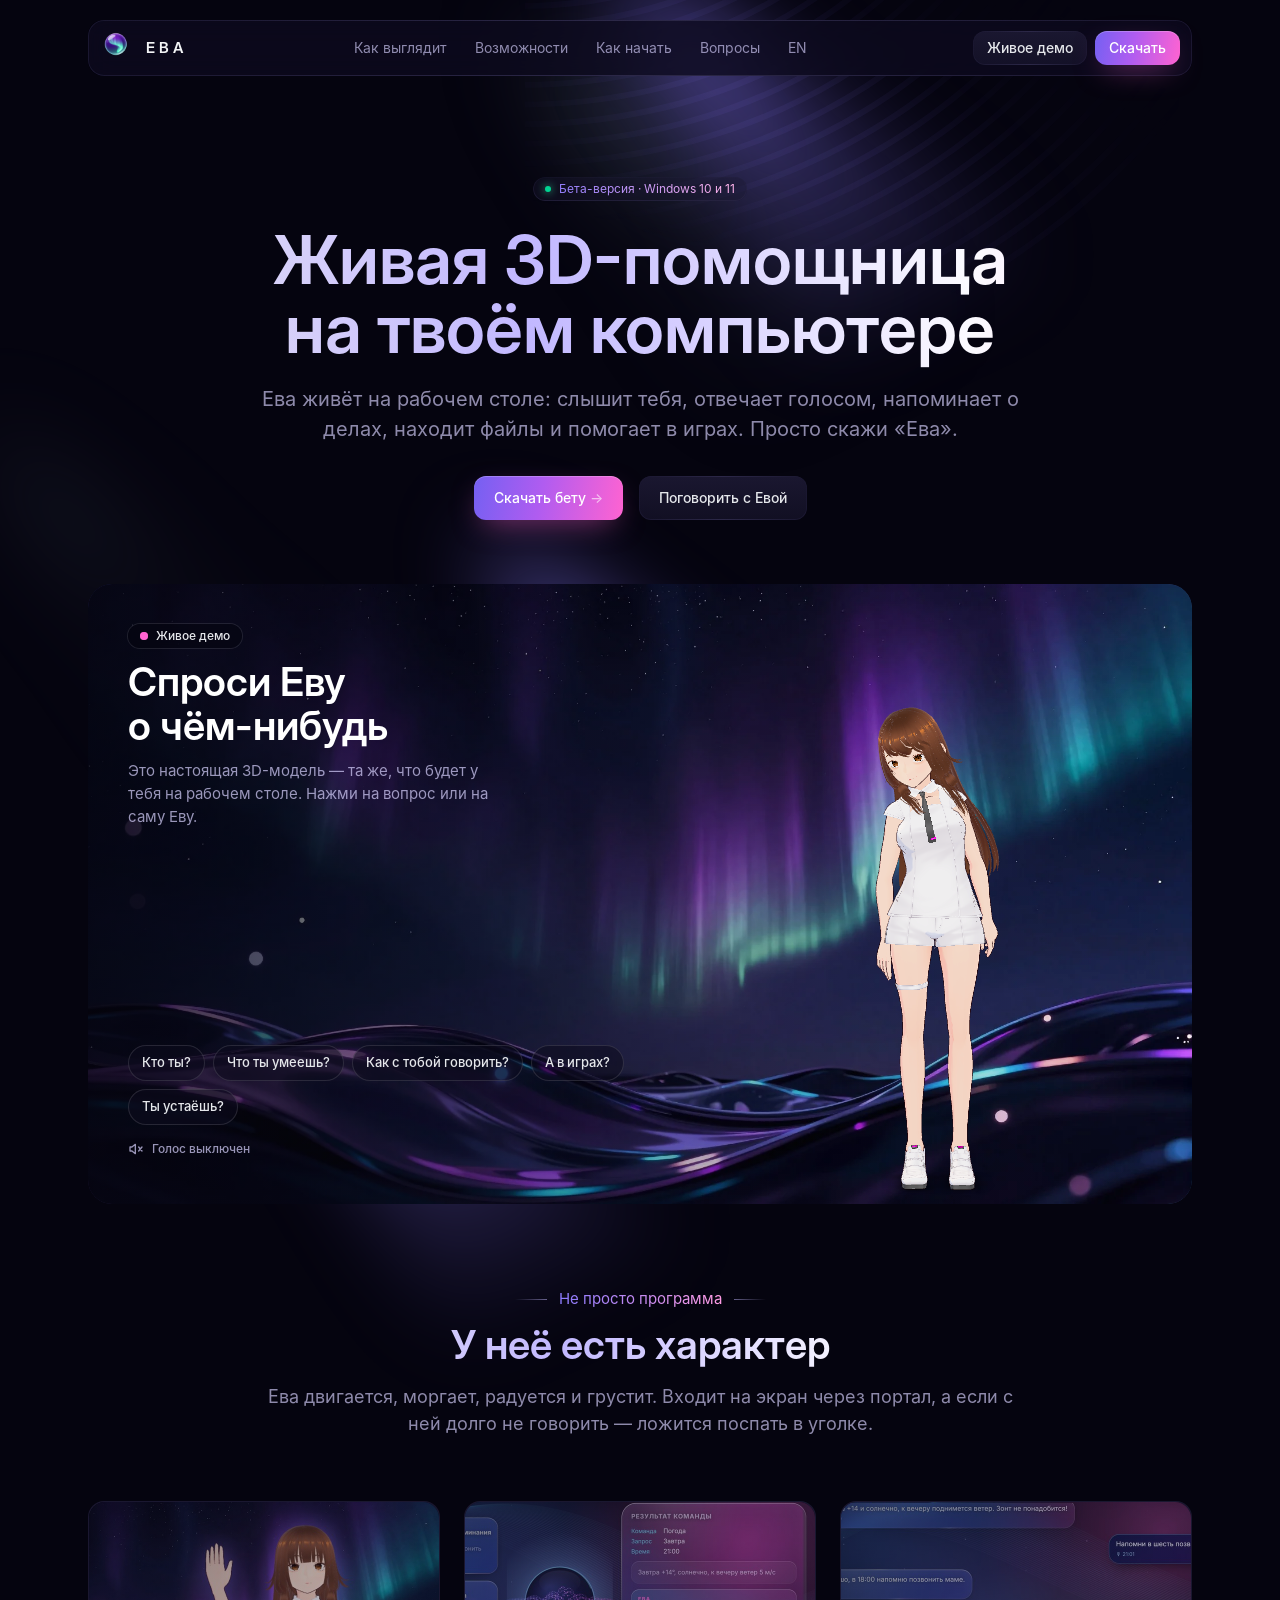
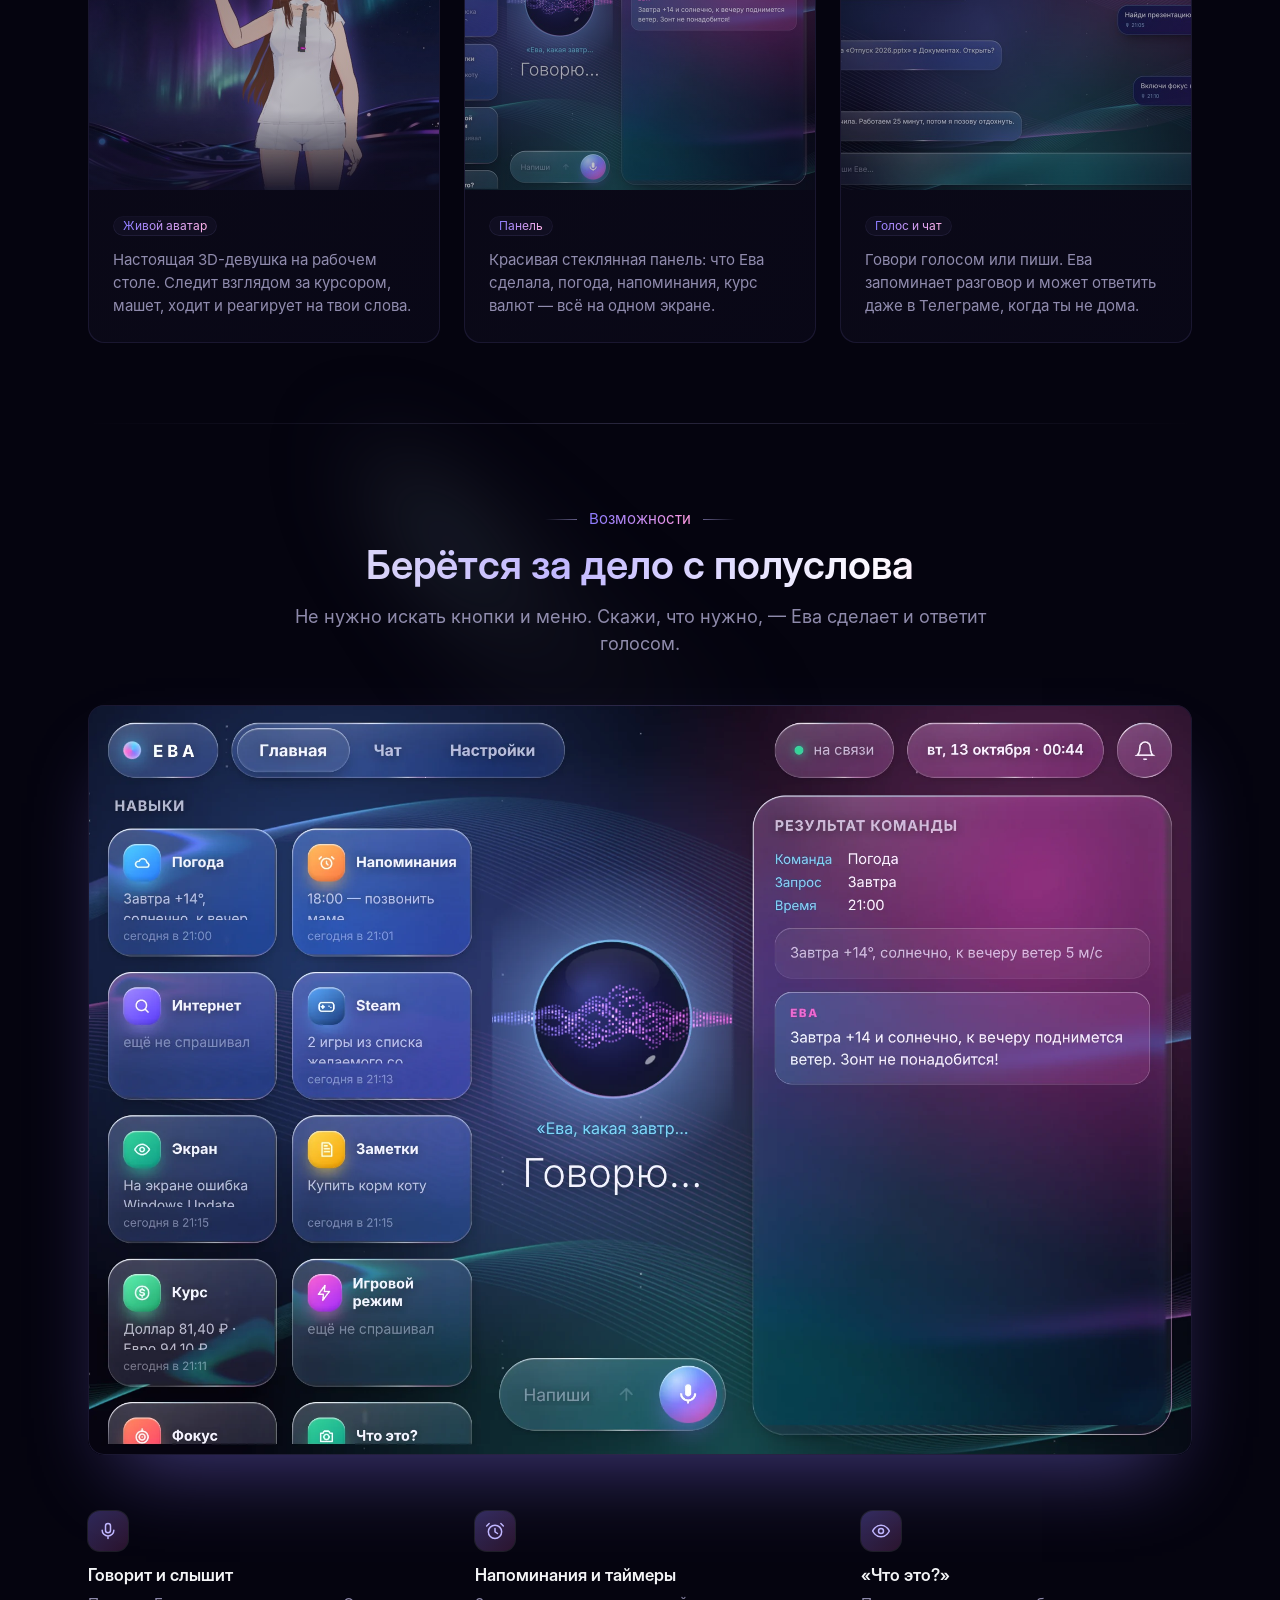
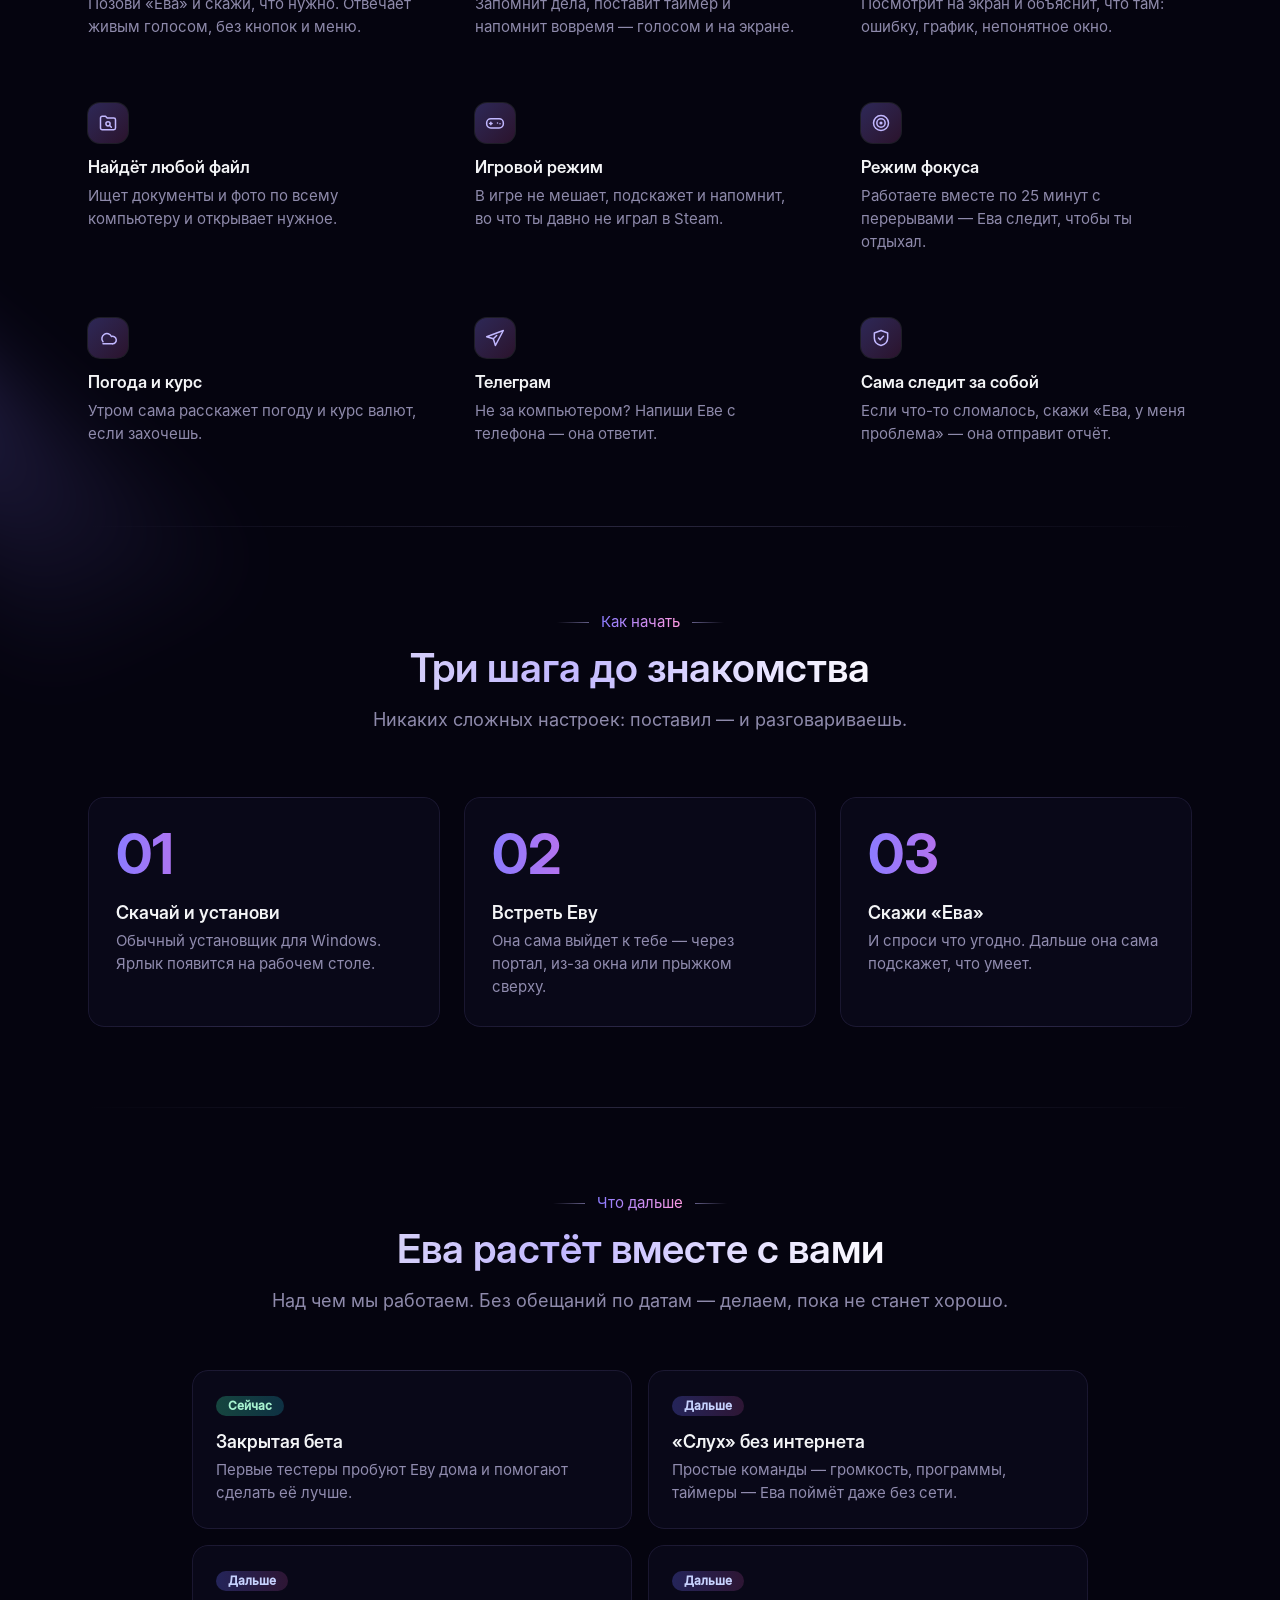
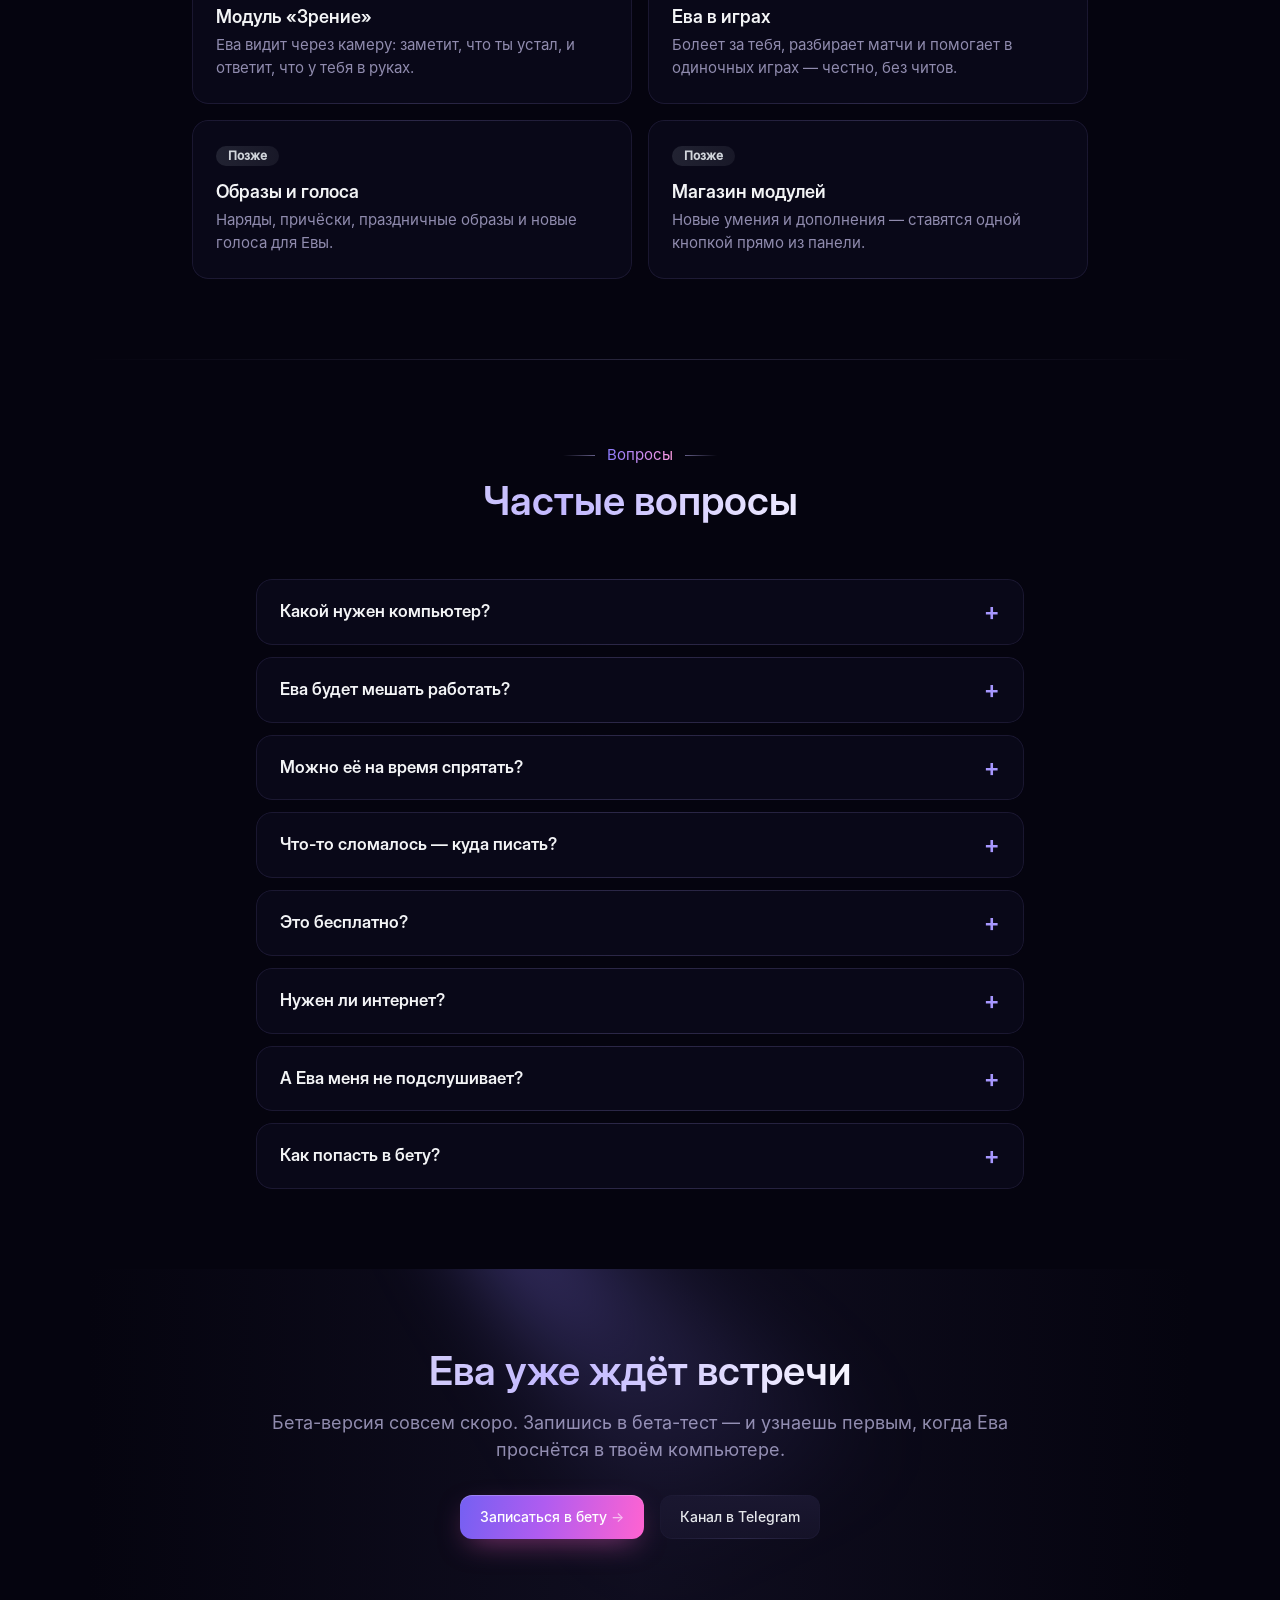
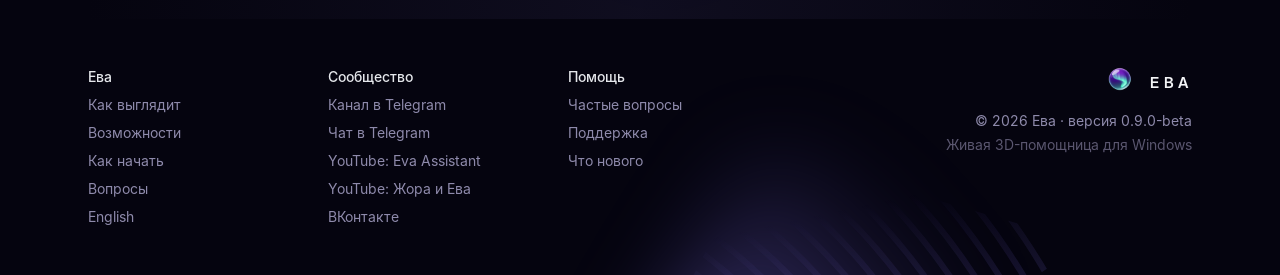
==== commit 869ac7df: "Add files via upload" ====
--- a/index.html
+++ b/index.html
@@ -16,6 +16,8 @@
 <link rel="apple-touch-icon" href="img/apple-touch-icon.png">
 <link rel="preload" href="fonts/InterDisplay-SemiBold.woff" as="font" type="font/woff" crossorigin>
 <link rel="preload" href="fonts/Inter-Regular.woff" as="font" type="font/woff" crossorigin>
+<link rel="alternate" hreflang="ru" href="https://evaassistant.ru/">
+<link rel="alternate" hreflang="en" href="https://evaassistant.ru/en.html">
 <link rel="stylesheet" href="css/style.css">
 <!-- Yandex.Metrika counter (21.10.2026: посещаемость сайта; вебвизор выключен) -->
 <script type="text/javascript">
@@ -47,6 +49,7 @@
           <a class="rounded-lg px-3 py-1.5 text-sm text-indigo-200/65 transition hover:text-gray-100" href="#features">Возможности</a>
           <a class="rounded-lg px-3 py-1.5 text-sm text-indigo-200/65 transition hover:text-gray-100" href="#start">Как начать</a>
           <a class="rounded-lg px-3 py-1.5 text-sm text-indigo-200/65 transition hover:text-gray-100" href="#faq">Вопросы</a>
+          <a class="rounded-lg px-3 py-1.5 text-sm text-indigo-200/65 transition hover:text-gray-100" href="en.html" hreflang="en">EN</a>
         </nav>
         <div class="flex items-center gap-2">
           <a class="btn-sm btn-ghost gborder hidden sm:inline-flex" href="#demo">Живое демо</a>
@@ -301,6 +304,7 @@
             <li><a class="text-indigo-200/65 transition hover:text-indigo-400" href="#features">Возможности</a></li>
             <li><a class="text-indigo-200/65 transition hover:text-indigo-400" href="#start">Как начать</a></li>
             <li><a class="text-indigo-200/65 transition hover:text-indigo-400" href="#faq">Вопросы</a></li>
+            <li><a class="text-indigo-200/65 transition hover:text-indigo-400" href="en.html" hreflang="en">English</a></li>
           </ul>
         </div>
         <div class="space-y-2">
@@ -308,7 +312,8 @@
           <ul class="space-y-2 text-sm">
             <li><a class="text-indigo-200/65 transition hover:text-indigo-400" href="https://t.me/EvaAssistant_Channel" target="_blank" rel="noopener">Канал в Telegram</a></li>
             <li><a class="text-indigo-200/65 transition hover:text-indigo-400" href="https://t.me/Eva_Assistant_chat" target="_blank" rel="noopener">Чат в Telegram</a></li>
-            <li><a class="text-indigo-200/65 transition hover:text-indigo-400" href="https://www.youtube.com/@evaassistant_ru" target="_blank" rel="noopener">YouTube</a></li>
+            <li><a class="text-indigo-200/65 transition hover:text-indigo-400" href="https://www.youtube.com/channel/UC3BnzNVG6nOvN4bFxzneqxQ" target="_blank" rel="noopener">YouTube: Eva Assistant</a></li>
+            <li><a class="text-indigo-200/65 transition hover:text-indigo-400" href="https://www.youtube.com/channel/UCUcYWm1zV3rPVd3m0iBnveA" target="_blank" rel="noopener">YouTube: Жора и Ева</a></li>
             <li><a class="text-indigo-200/65 transition hover:text-indigo-400" href="#" data-soon>ВКонтакте</a></li>
           </ul>
         </div>
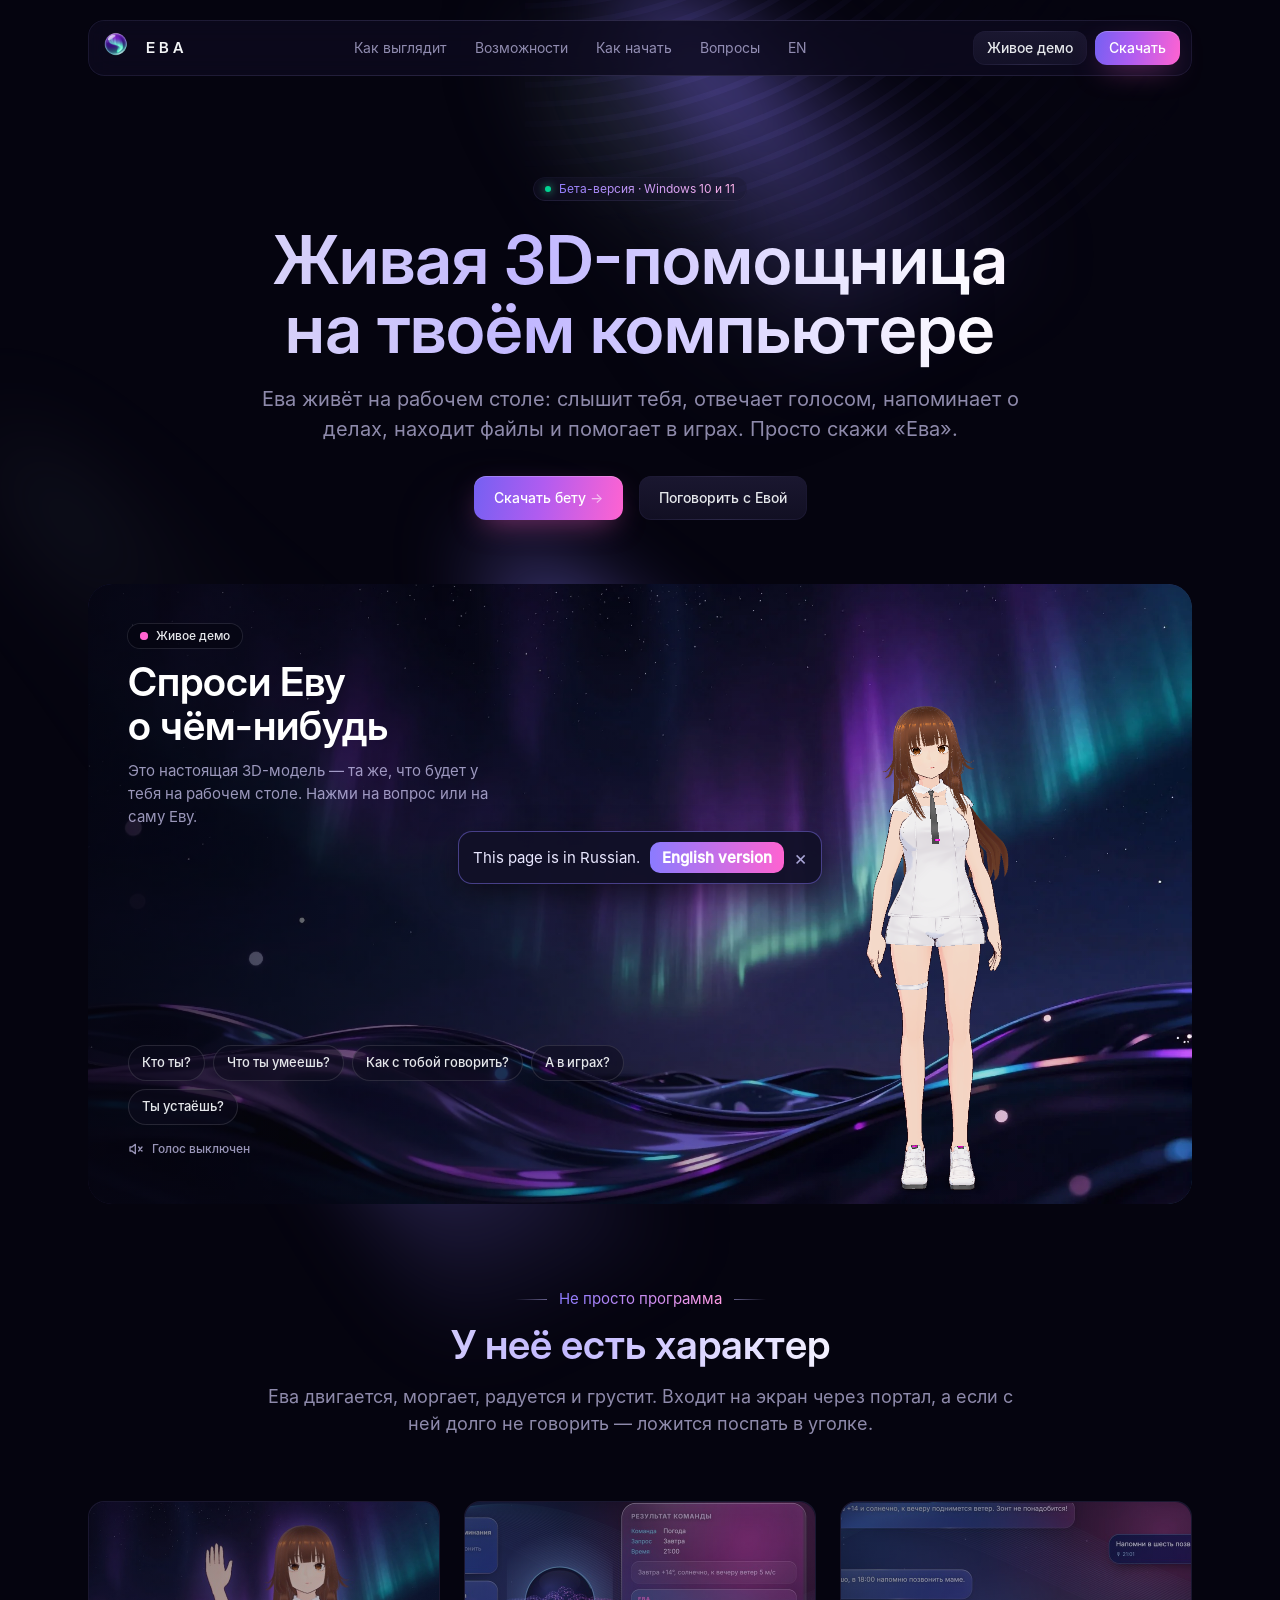
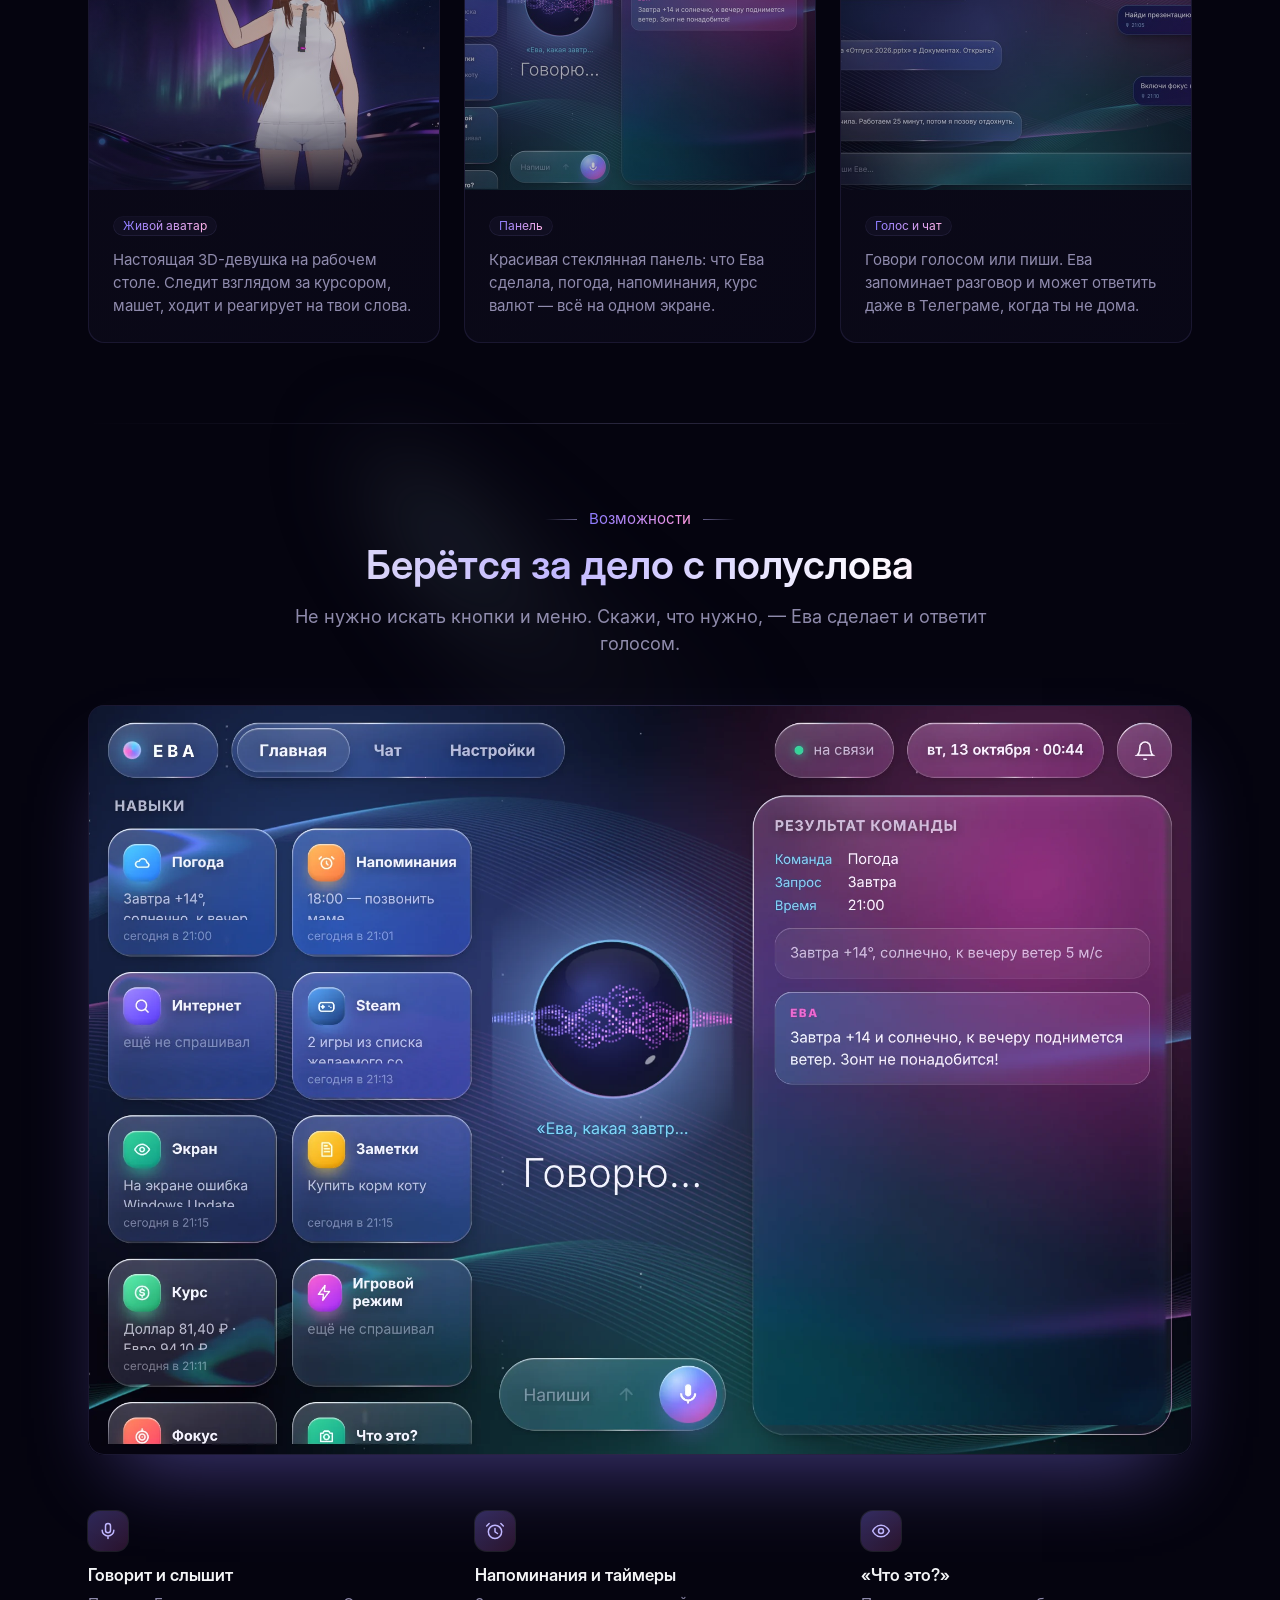
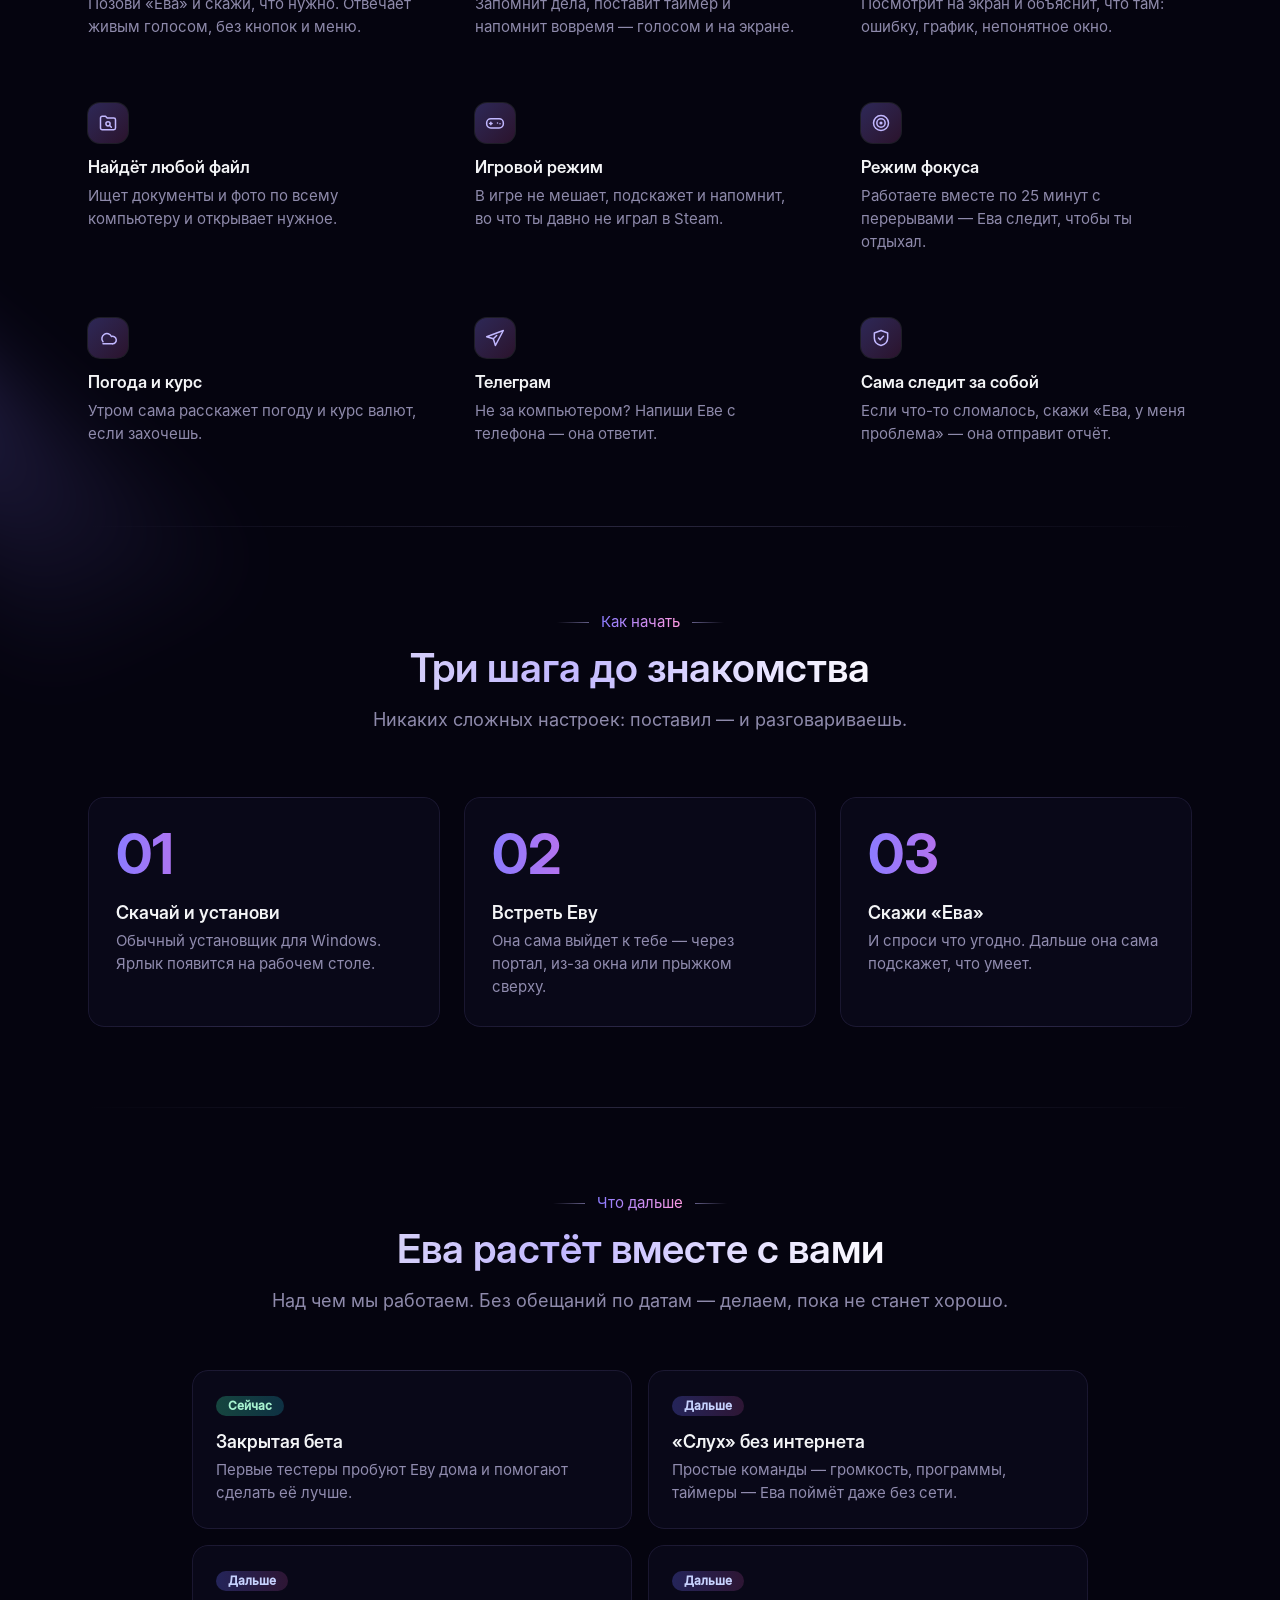
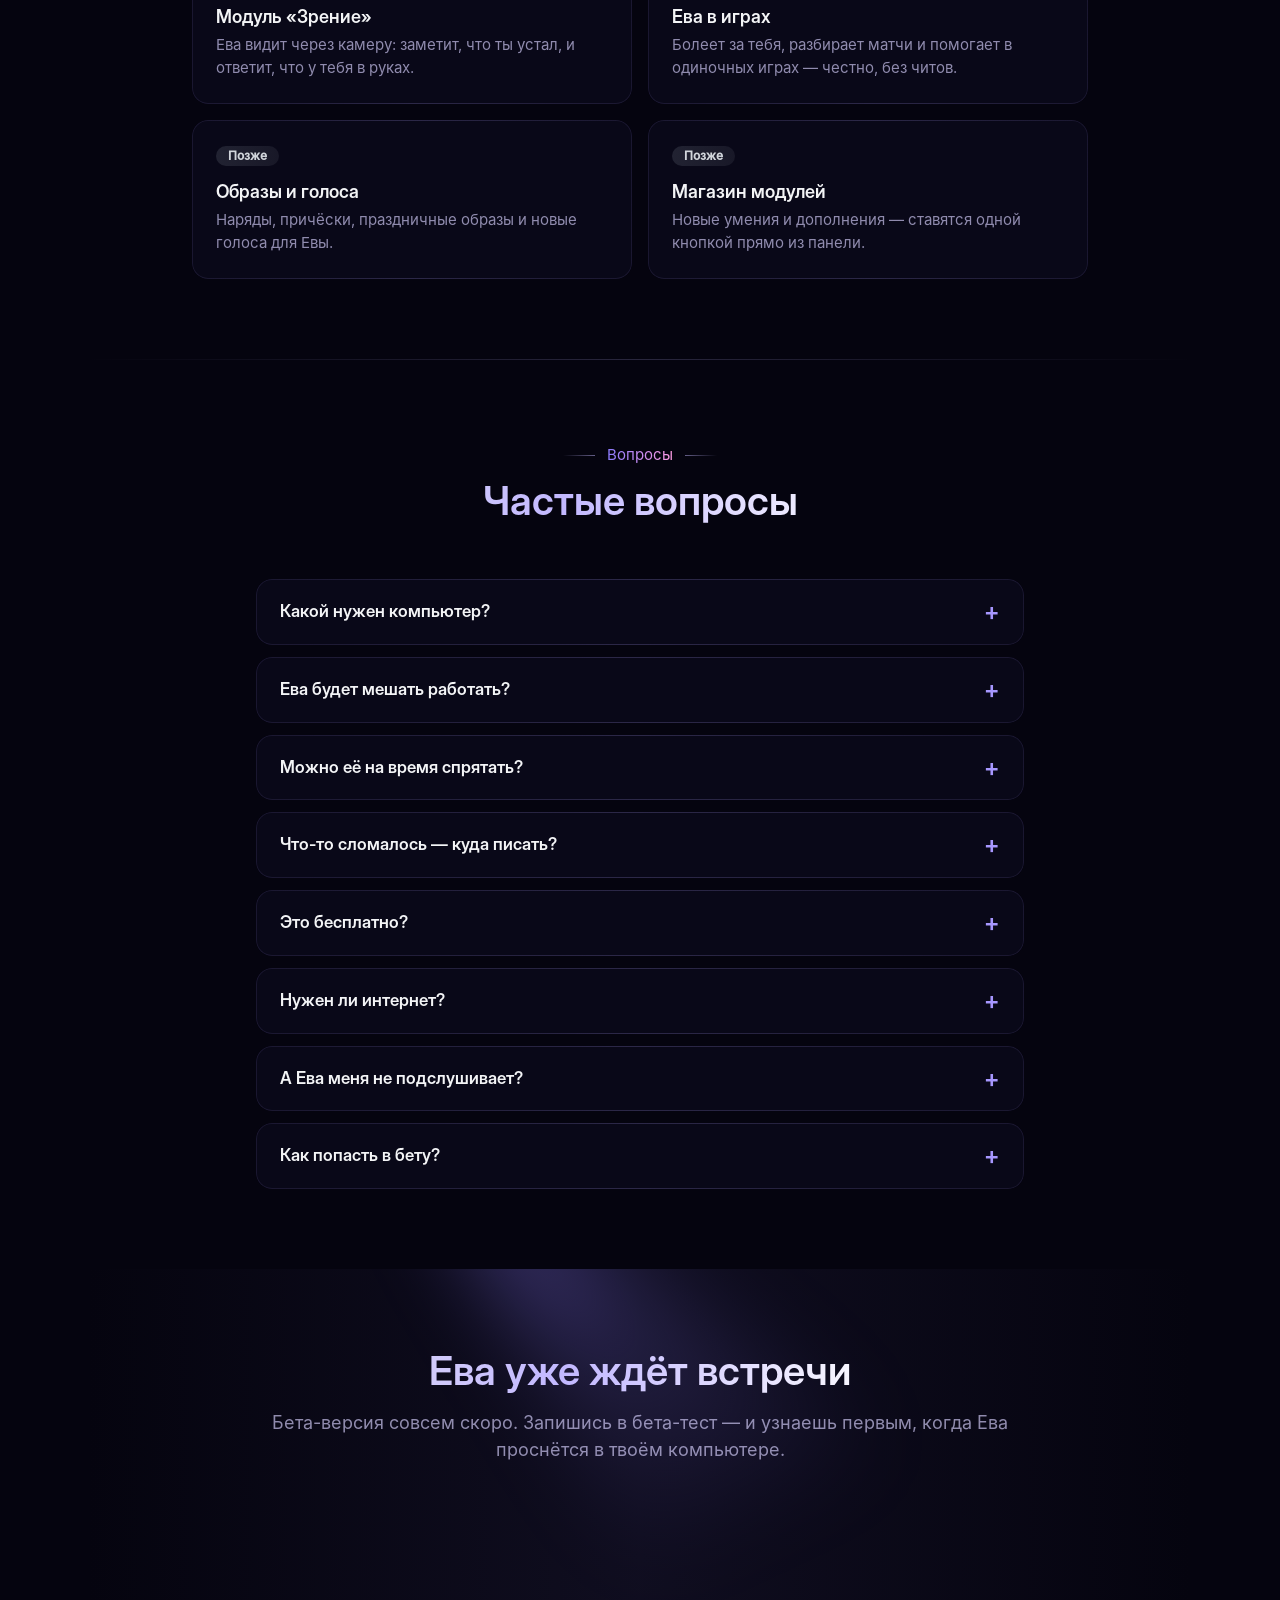
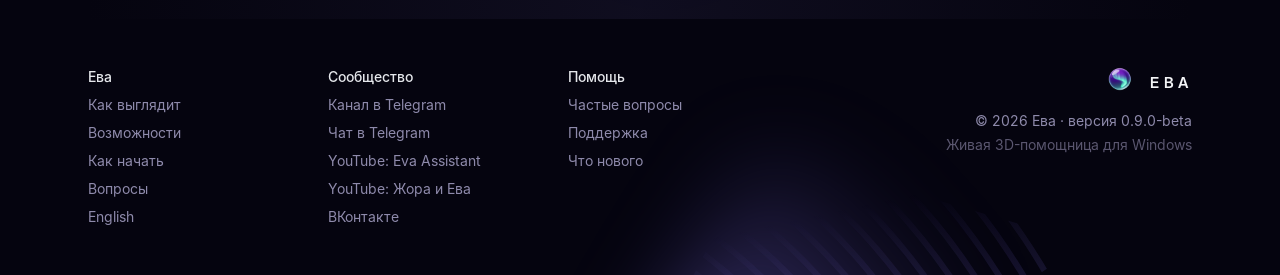
==== commit 404dc0fd: "Add files via upload" ====
--- a/index.html
+++ b/index.html
@@ -32,6 +32,8 @@
 </script>
 <noscript><div><img src="https://mc.yandex.ru/watch/113707804" style="position:absolute; left:-9999px;" alt="" /></div></noscript>
 <!-- /Yandex.Metrika counter -->
+<link rel="stylesheet" href="css/theme.css">
+<script src="js/theme.js"></script>
 </head>
 <body class="bg-gray-950 font-inter text-base text-gray-200 antialiased">
 <div class="relative flex min-h-screen flex-col overflow-hidden supports-[overflow:clip]:overflow-clip">
@@ -158,7 +160,7 @@
           <div class="spot-group mx-auto grid max-w-sm items-start gap-6 lg:max-w-none lg:grid-cols-3" id="spot">
             <div class="spot" data-aos>
               <div class="spot-inner">
-                <img class="inline-flex w-full" loading="lazy" src="img/card_eva.jpg" width="350" height="288" alt="3D-Ева">
+                <img class="inline-flex w-full" loading="lazy" src="img/card_eva.jpg" data-light="img/card_eva_light.jpg" width="350" height="288" alt="3D-Ева">
                 <div class="relative z-10 p-6">
                   <div class="mb-3"><span class="tag"><span>Живой аватар</span></span></div>
                   <p class="text-indigo-200/65">Настоящая 3D-девушка на рабочем столе. Следит взглядом за курсором, машет, ходит и реагирует на твои слова.</p>
@@ -167,7 +169,7 @@
             </div>
             <div class="spot" data-aos data-delay="120">
               <div class="spot-inner">
-                <img class="inline-flex w-full" loading="lazy" src="img/card_panel.jpg" width="350" height="288" alt="Панель Евы">
+                <img class="inline-flex w-full" loading="lazy" src="img/card_panel.jpg" data-light="img/card_panel_light.jpg" width="350" height="288" alt="Панель Евы">
                 <div class="relative z-10 p-6">
                   <div class="mb-3"><span class="tag"><span>Панель</span></span></div>
                   <p class="text-indigo-200/65">Красивая стеклянная панель: что Ева сделала, погода, напоминания, курс валют — всё на одном экране.</p>
@@ -176,7 +178,7 @@
             </div>
             <div class="spot" data-aos data-delay="240">
               <div class="spot-inner">
-                <img class="inline-flex w-full" loading="lazy" src="img/card_chat.jpg" width="350" height="288" alt="Чат с Евой">
+                <img class="inline-flex w-full" loading="lazy" src="img/card_chat.jpg" data-light="img/card_chat_light.jpg" width="350" height="288" alt="Чат с Евой">
                 <div class="relative z-10 p-6">
                   <div class="mb-3"><span class="tag"><span>Голос и чат</span></span></div>
                   <p class="text-indigo-200/65">Говори голосом или пиши. Ева запоминает разговор и может ответить даже в Телеграме, когда ты не дома.</p>
@@ -205,7 +207,7 @@
           </div>
           <div data-aos class="flex justify-center pb-6 md:pb-14">
             <div class="gborder relative overflow-hidden rounded-2xl shadow-[0_40px_80px_-30px_rgba(139,123,255,.45)]">
-              <img class="w-full max-w-[1104px]" loading="lazy" src="img/panel_full.webp" width="1104" height="751" alt="Панель Евы: навыки, результат команды, живой шар">
+              <img class="w-full max-w-[1104px]" loading="lazy" src="img/panel_full.webp" data-light="img/panel_full_light.webp" width="1104" height="751" alt="Панель Евы: навыки, результат команды, живой шар">
             </div>
           </div>
           <div class="mx-auto grid max-w-sm gap-12 sm:max-w-none sm:grid-cols-2 md:gap-x-14 md:gap-y-16 lg:grid-cols-3" id="featGrid"></div>
@@ -537,5 +539,23 @@
   setTimeout(() => say(LINES.soon), 700);
 }));
 </script>
+<script>
+// 25.10.2026: иностранцу (язык браузера не русский/украинский/белорусский/казахский) — плашка «English version»
+(function () {
+  try {
+    if (localStorage.getItem('eva_lang')) return;
+    var l = (navigator.languages && navigator.languages[0] || navigator.language || '').toLowerCase();
+    if (/^(ru|uk|be|kk)/.test(l)) return;
+    var b = document.createElement('div');
+    b.style.cssText = 'position:fixed;left:50%;bottom:16px;transform:translateX(-50%);z-index:60;display:flex;gap:10px;align-items:center;padding:10px 14px;border-radius:14px;background:rgba(17,16,40,.95);border:1px solid rgba(139,123,255,.45);color:#e9e7ff;font:15px Inter,system-ui,sans-serif;box-shadow:0 10px 30px rgba(0,0,0,.5);max-width:calc(100% - 32px)';
+    b.innerHTML = '<span>This page is in Russian.</span>' +
+      '<a href="en.html" style="padding:6px 12px;border-radius:10px;background:linear-gradient(90deg,#8b7bff,#ff63d1);color:#fff;text-decoration:none;font-weight:600">English version</a>' +
+      '<button aria-label="Close" style="background:none;border:0;color:#a9a6d6;font-size:20px;cursor:pointer">×</button>';
+    b.querySelector('a').onclick = function () { try { localStorage.setItem('eva_lang', 'en'); } catch (e) {} };
+    b.querySelector('button').onclick = function () { try { localStorage.setItem('eva_lang', 'ru'); } catch (e) {} b.remove(); };
+    document.body.appendChild(b);
+  } catch (e) {}
+})();
+</script>
 </body>
 </html>
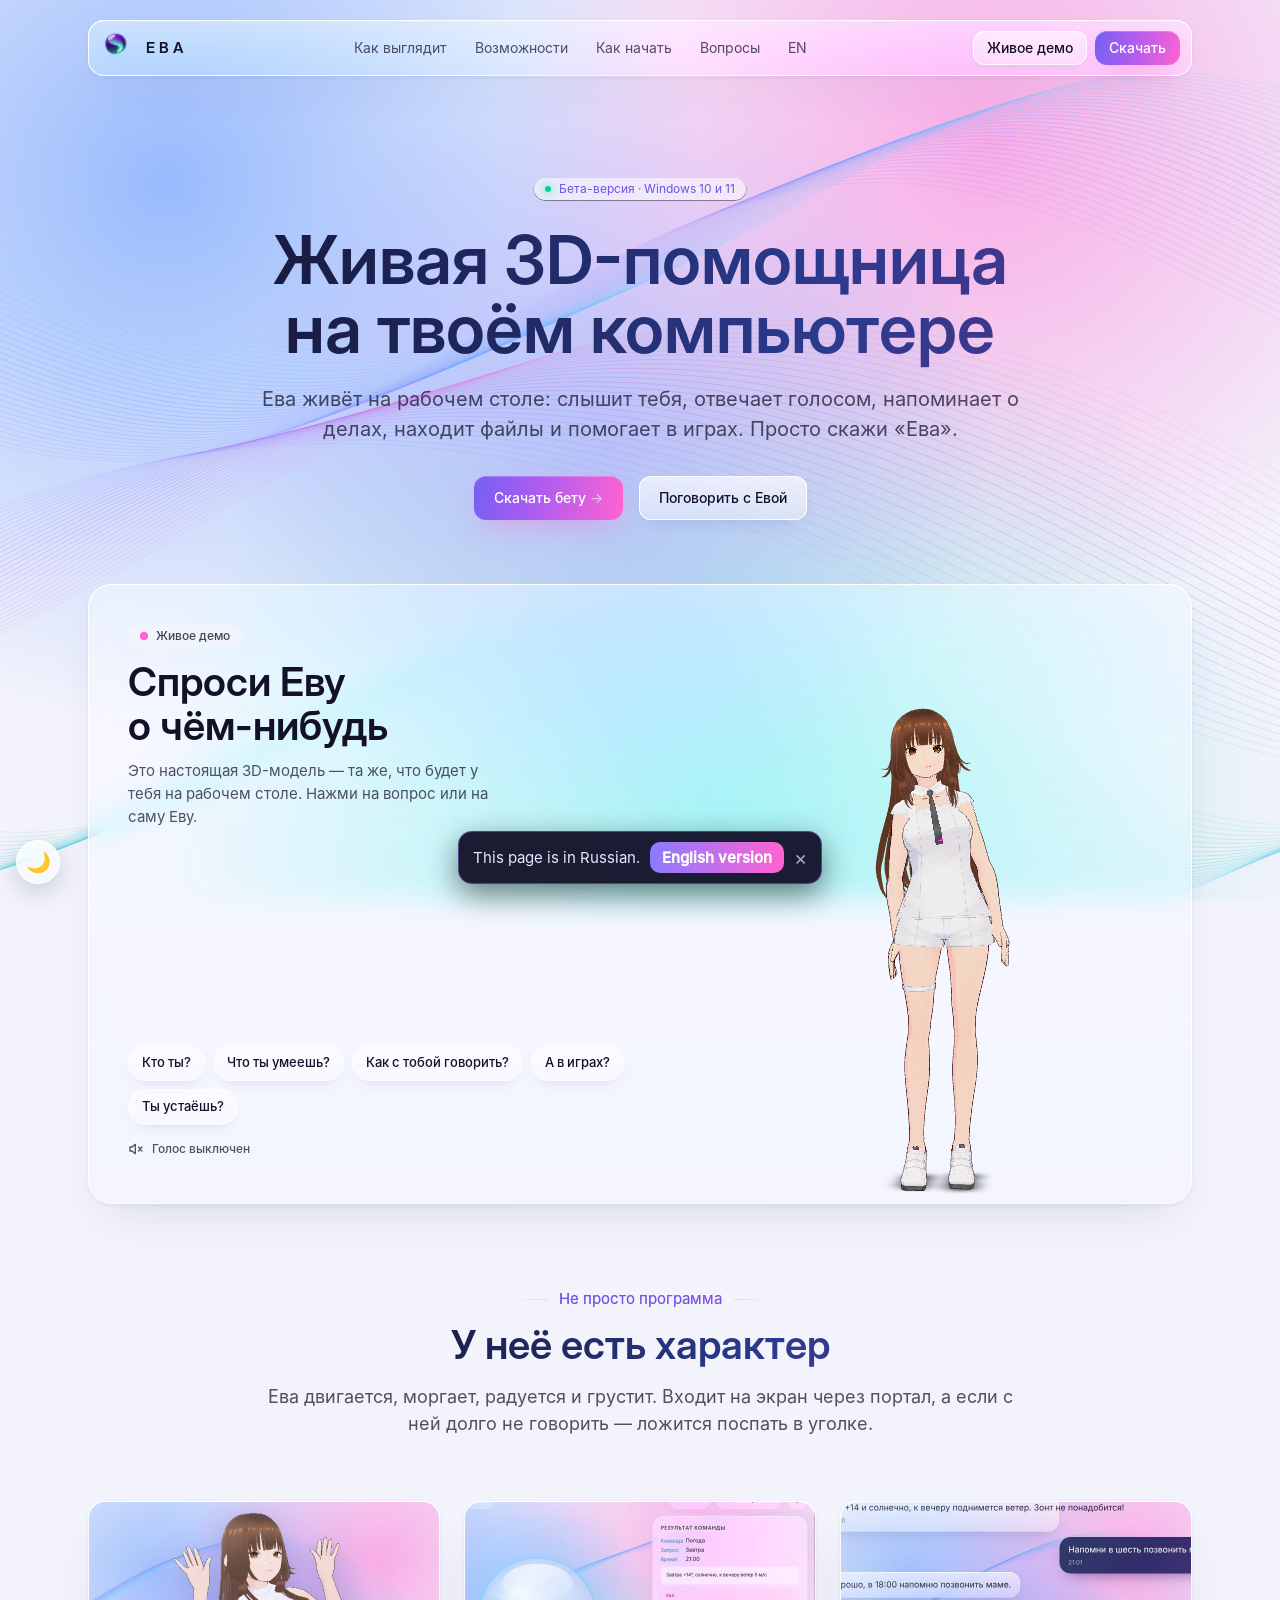
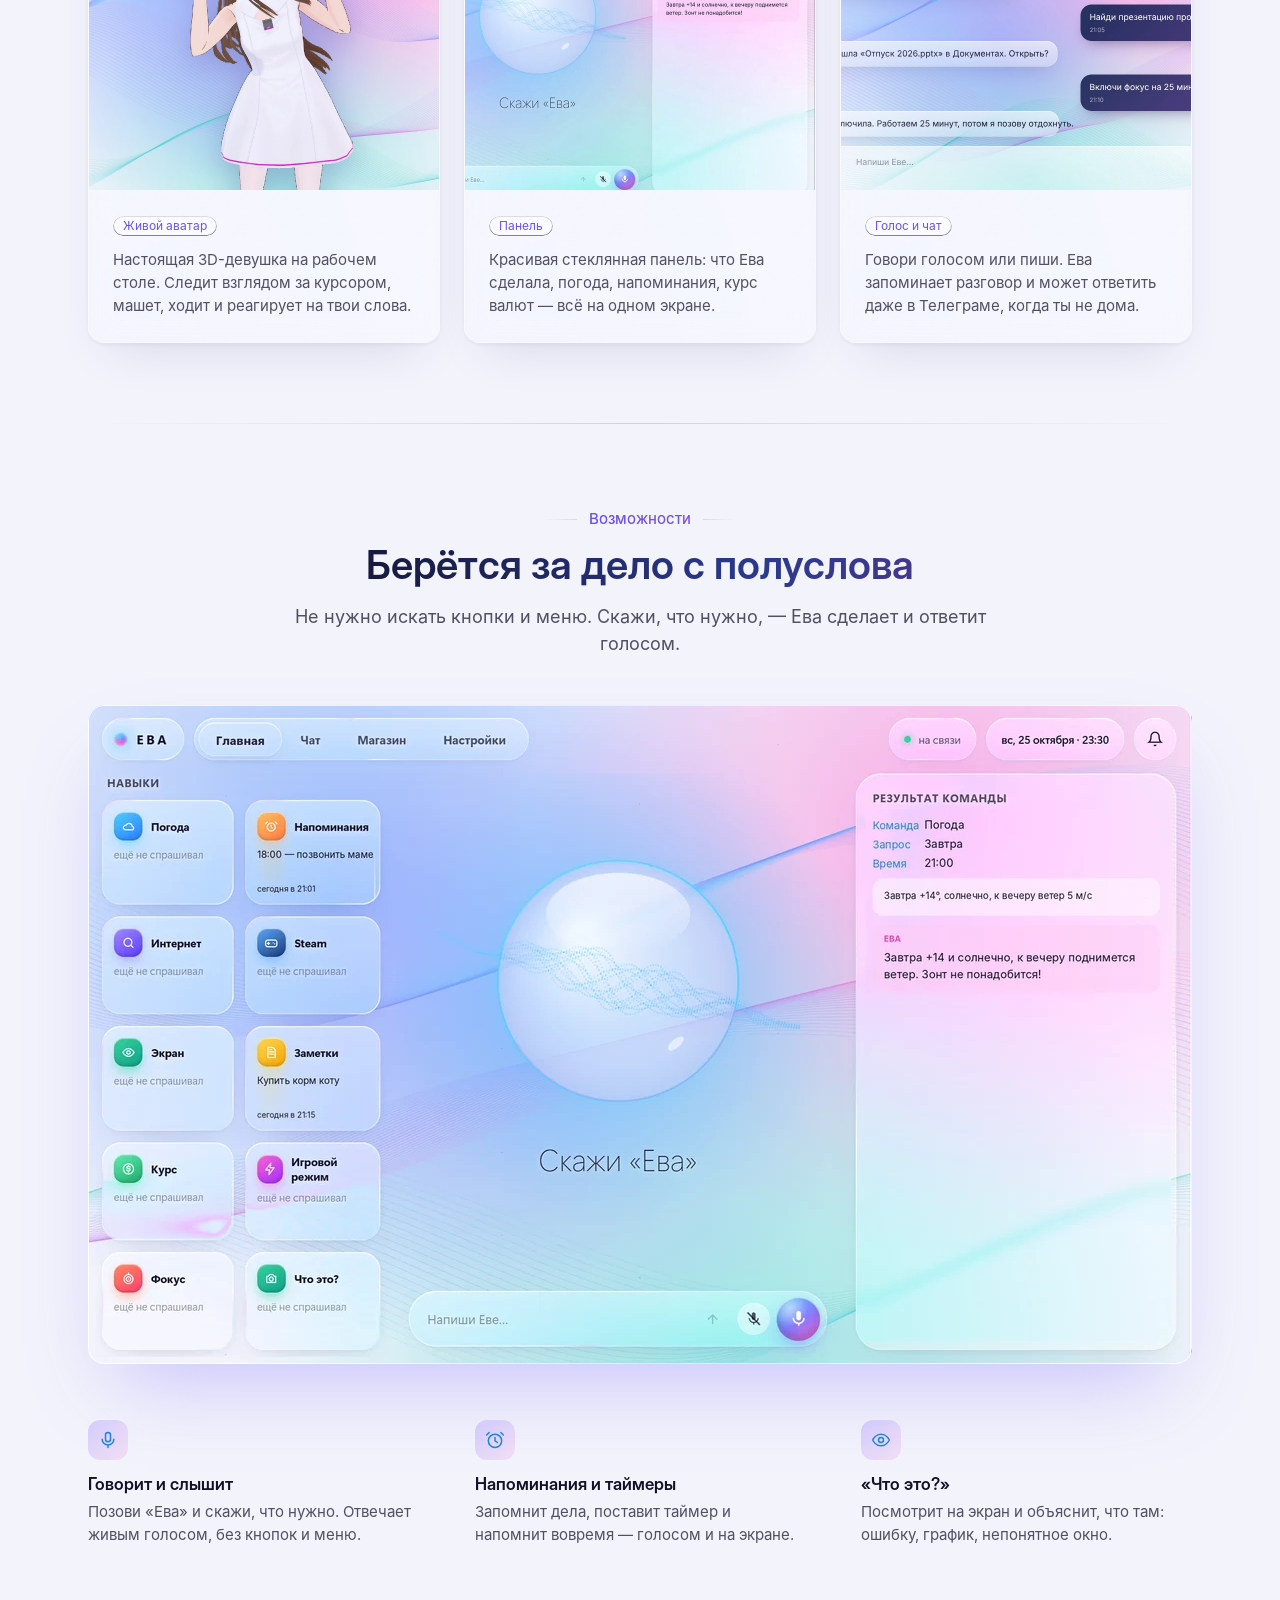
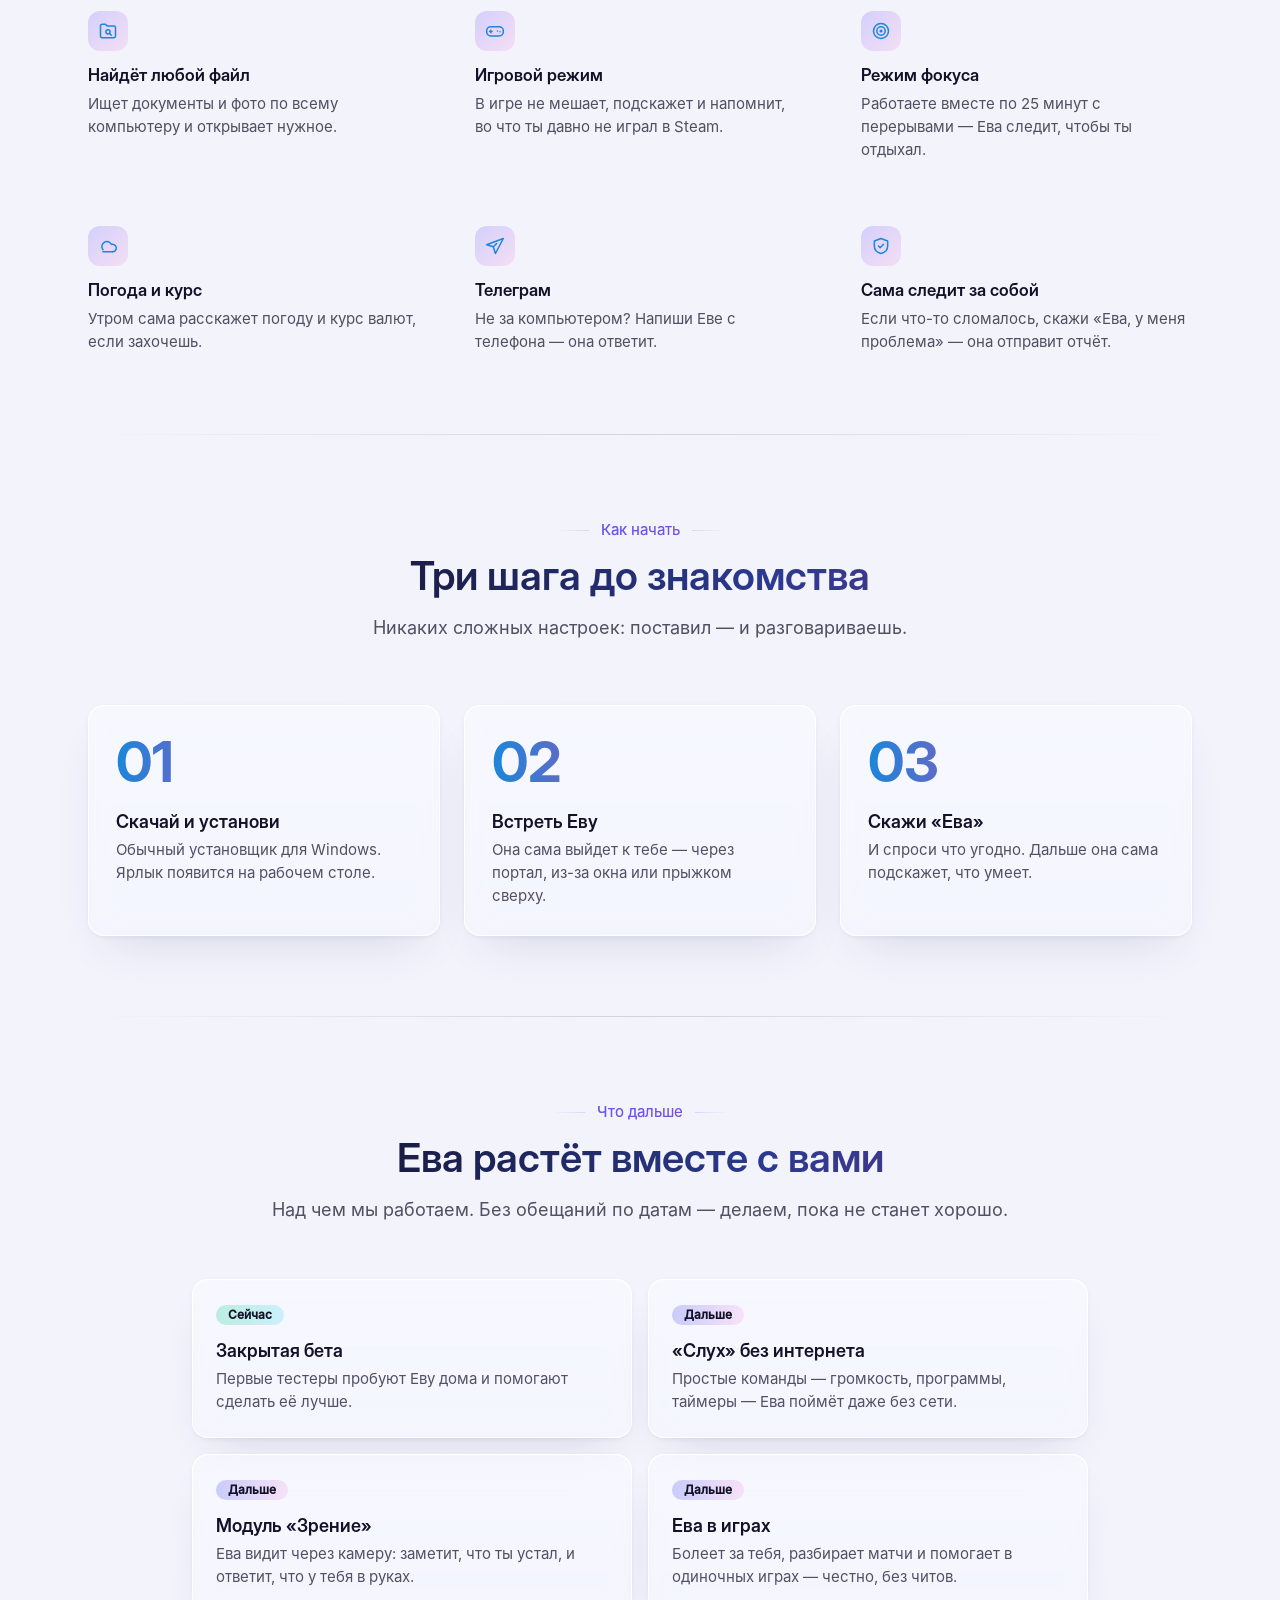
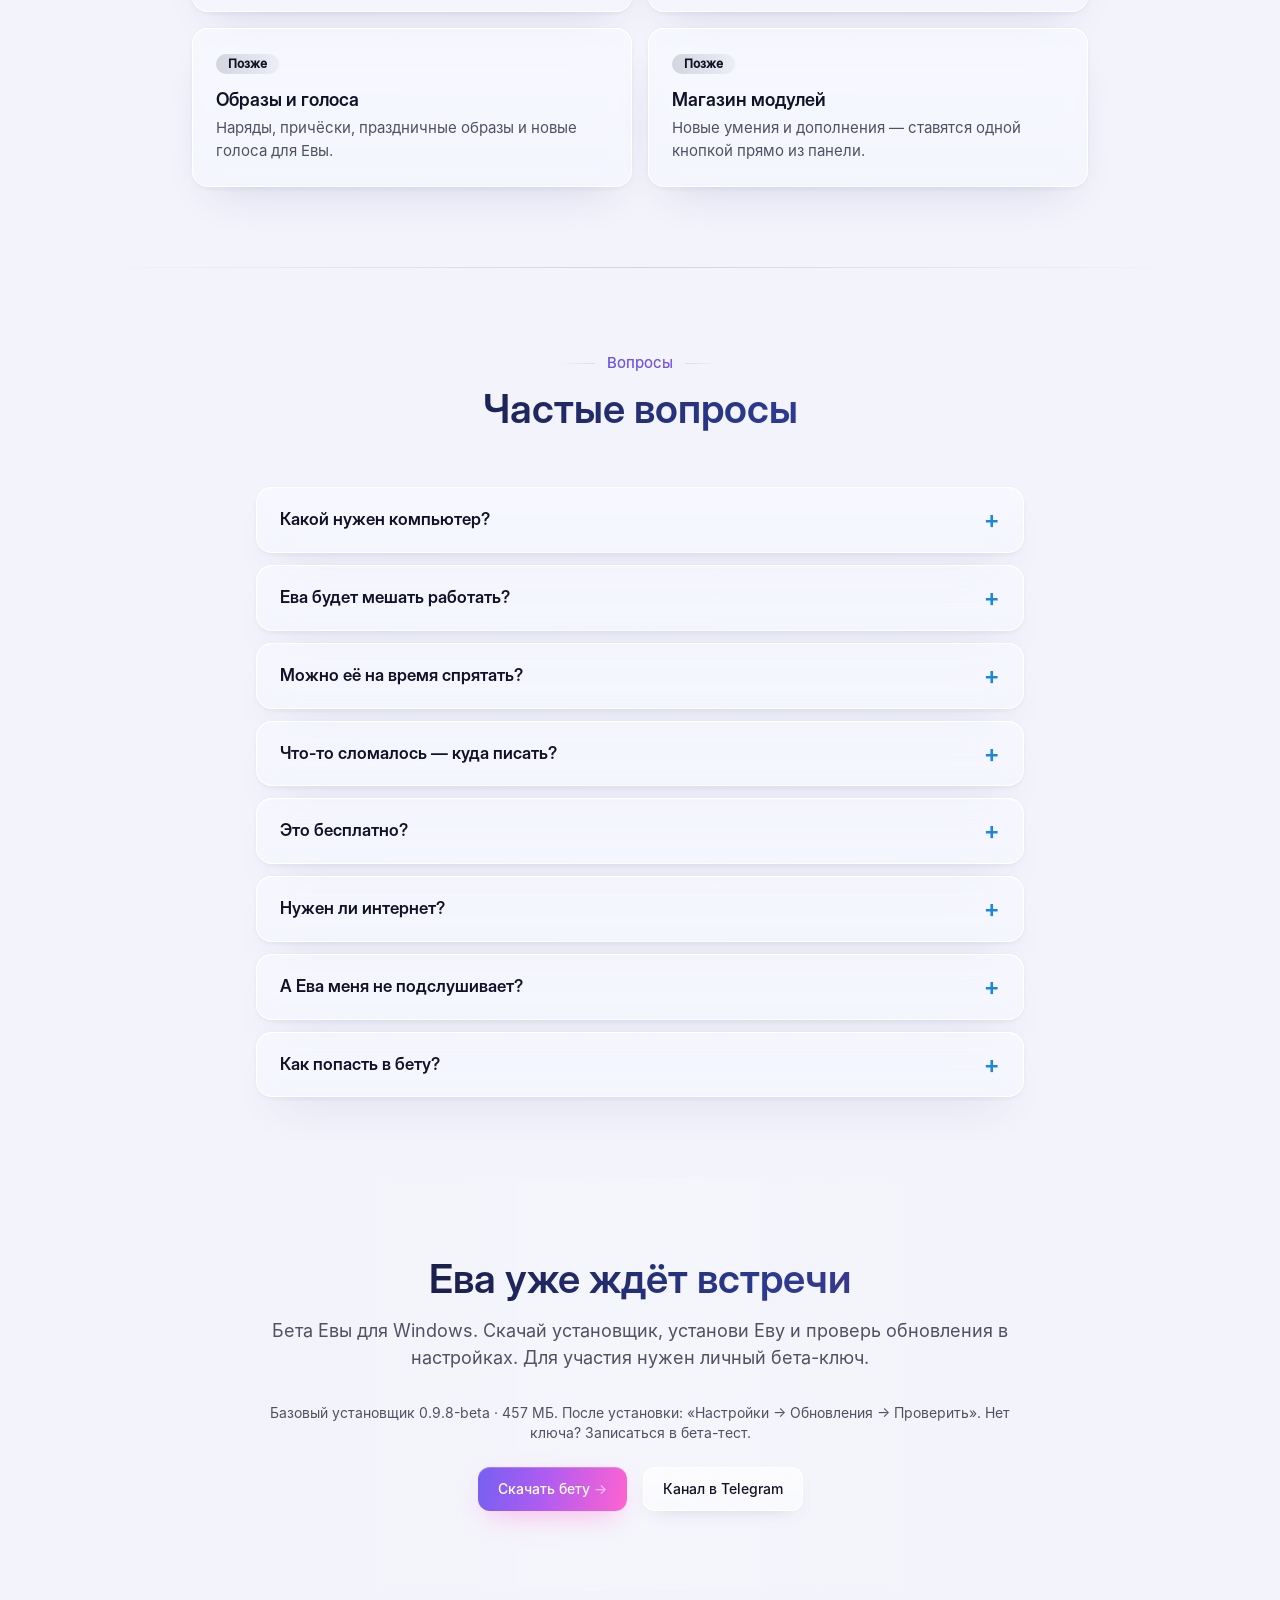
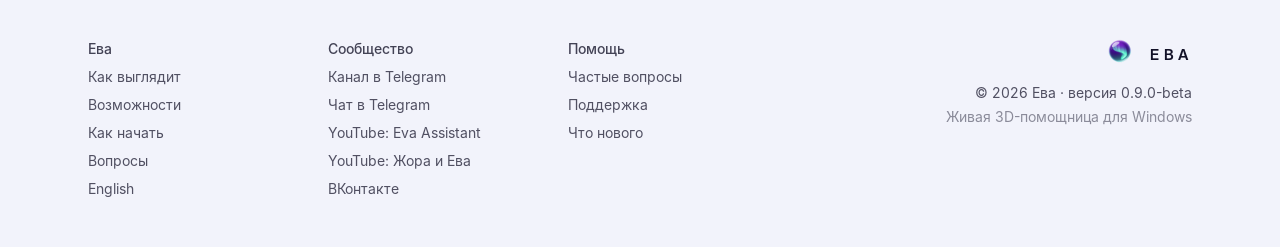
==== commit 568cfb49: "Add files via upload" ====
--- a/index.html
+++ b/index.html
@@ -1,561 +1,562 @@
-<!DOCTYPE html>
-<html lang="ru">
-<head>
-<meta charset="utf-8">
-<meta name="viewport" content="width=device-width, initial-scale=1">
-<title>Ева — живая 3D-помощница на твоём компьютере</title>
-<meta name="description" content="Ева живёт на рабочем столе: говорит, слышит, напоминает, ищет файлы и помогает в играх. Бета для Windows 10 и 11.">
-<meta property="og:title" content="Ева — живая 3D-помощница">
-<meta property="og:description" content="Говорит · слышит · помогает. Живёт прямо на твоём рабочем столе.">
-<meta property="og:image" content="https://evaassistant.ru/img/og_1200x630.jpg">
-<meta name="theme-color" content="#05040f">
-<meta name="twitter:card" content="summary_large_image">
-<meta name="robots" content="index, follow">
-<link rel="icon" href="img/favicon.ico" sizes="any">
-<link rel="icon" href="img/favicon-32.png" type="image/png">
-<link rel="apple-touch-icon" href="img/apple-touch-icon.png">
-<link rel="preload" href="fonts/InterDisplay-SemiBold.woff" as="font" type="font/woff" crossorigin>
-<link rel="preload" href="fonts/Inter-Regular.woff" as="font" type="font/woff" crossorigin>
-<link rel="alternate" hreflang="ru" href="https://evaassistant.ru/">
-<link rel="alternate" hreflang="en" href="https://evaassistant.ru/en.html">
-<link rel="stylesheet" href="css/style.css">
-<!-- Yandex.Metrika counter (21.10.2026: посещаемость сайта; вебвизор выключен) -->
-<script type="text/javascript">
-    (function(m,e,t,r,i,k,a){
-        m[i]=m[i]||function(){(m[i].a=m[i].a||[]).push(arguments)};
-        m[i].l=1*new Date();
-        for (var j = 0; j < document.scripts.length; j++) {if (document.scripts[j].src === r) { return; }}
-        k=e.createElement(t),a=e.getElementsByTagName(t)[0],k.async=1,k.src=r,a.parentNode.insertBefore(k,a)
-    })(window, document,'script','https://mc.yandex.ru/metrika/tag.js?id=113707804', 'ym');
-
-    ym(113707804, 'init', {ssr:true, clickmap:true, ecommerce:"dataLayer", referrer: document.referrer, url: location.href, accurateTrackBounce:true, trackLinks:true});
-</script>
-<noscript><div><img src="https://mc.yandex.ru/watch/113707804" style="position:absolute; left:-9999px;" alt="" /></div></noscript>
-<!-- /Yandex.Metrika counter -->
-<link rel="stylesheet" href="css/theme.css">
-<script src="js/theme.js"></script>
-</head>
-<body class="bg-gray-950 font-inter text-base text-gray-200 antialiased">
-<div class="relative flex min-h-screen flex-col overflow-hidden supports-[overflow:clip]:overflow-clip">
-
-  <!-- ================= ШАПКА ================= -->
-  <header class="fixed inset-x-0 top-2 z-30 md:top-5">
-    <div class="mx-auto max-w-6xl px-4 sm:px-6">
-      <div class="gborder relative flex h-14 items-center justify-between gap-3 rounded-2xl bg-gray-900/80 px-3 backdrop-blur-md">
-        <a href="#top" class="flex items-center gap-2.5 pl-1" aria-label="Ева">
-          <img src="img/icon-192.png" width="32" height="32" alt="">
-          <span class="font-display text-[15px] font-semibold tracking-[.28em] text-gray-100">ЕВА</span>
-        </a>
-        <nav class="hidden items-center gap-1 md:flex">
-          <a class="rounded-lg px-3 py-1.5 text-sm text-indigo-200/65 transition hover:text-gray-100" href="#look">Как выглядит</a>
-          <a class="rounded-lg px-3 py-1.5 text-sm text-indigo-200/65 transition hover:text-gray-100" href="#features">Возможности</a>
-          <a class="rounded-lg px-3 py-1.5 text-sm text-indigo-200/65 transition hover:text-gray-100" href="#start">Как начать</a>
-          <a class="rounded-lg px-3 py-1.5 text-sm text-indigo-200/65 transition hover:text-gray-100" href="#faq">Вопросы</a>
-          <a class="rounded-lg px-3 py-1.5 text-sm text-indigo-200/65 transition hover:text-gray-100" href="en.html" hreflang="en">EN</a>
-        </nav>
-        <div class="flex items-center gap-2">
-          <a class="btn-sm btn-ghost gborder hidden sm:inline-flex" href="#demo">Живое демо</a>
-          <a class="btn-sm btn-main" href="#download">Скачать</a>
-        </div>
-      </div>
-    </div>
-  </header>
-
-  <main class="relative flex grow flex-col" id="top">
-    <!-- свечение сверху -->
-    <div class="pointer-events-none absolute left-1/2 top-0 -z-10 -translate-x-1/4" aria-hidden="true">
-      <img class="max-w-none" src="img/page-illustration.svg" width="846" height="594" alt="">
-    </div>
-    <div class="pointer-events-none absolute left-1/2 top-[400px] -z-10 -mt-20 -translate-x-full opacity-50" aria-hidden="true">
-      <img class="max-w-none" src="img/blurred-shape-gray.svg" width="760" height="668" alt="">
-    </div>
-    <div class="pointer-events-none absolute left-1/2 top-[440px] -z-10 -translate-x-1/3" aria-hidden="true">
-      <img class="max-w-none" src="img/blurred-shape.svg" width="760" height="668" alt="">
-    </div>
-
-    <!-- ================= ПЕРВЫЙ ЭКРАН ================= -->
-    <section>
-      <div class="mx-auto max-w-6xl px-4 sm:px-6">
-        <div class="pt-32 pb-12 md:pt-44 md:pb-20">
-          <div class="pb-12 text-center md:pb-16">
-            <div data-aos class="mb-6 inline-flex">
-              <span class="tag !px-3 !py-1"><span class="inline-flex items-center gap-2"><i class="inline-block h-1.5 w-1.5 rounded-full bg-emerald-400 shadow-[0_0_8px_#34d399]"></i>Бета-версия · Windows 10 и 11</span></span>
-            </div>
-            <h1 data-aos class="h-grad pb-5 font-display text-4xl font-semibold sm:text-5xl md:text-6xl">
-              Живая 3D-помощница<br class="hidden sm:block"> на твоём компьютере
-            </h1>
-            <div class="mx-auto max-w-3xl">
-              <p data-aos data-delay="150" class="mb-8 text-xl text-indigo-200/65">
-                Ева живёт на рабочем столе: слышит тебя, отвечает голосом, напоминает о делах, находит файлы и помогает в играх. Просто скажи «Ева».
-              </p>
-              <div class="mx-auto max-w-xs sm:flex sm:max-w-none sm:justify-center">
-                <div data-aos data-delay="300">
-                  <a class="btn btn-main group mb-4 w-full sm:mb-0 sm:w-auto" href="#download">
-                    Скачать бету
-                    <span class="ml-1 tracking-normal text-white/60 transition-transform group-hover:translate-x-0.5">-&gt;</span>
-                  </a>
-                </div>
-                <div data-aos data-delay="450">
-                  <a class="btn btn-ghost gborder w-full sm:ml-4 sm:w-auto" href="#demo">Поговорить с Евой</a>
-                </div>
-              </div>
-            </div>
-          </div>
-
-          <!-- ЖИВОЕ ДЕМО -->
-          <div id="demo" data-aos data-delay="200" class="relative scroll-mt-28">
-            <div class="pointer-events-none absolute bottom-8 left-1/2 -z-10 -ml-28 -translate-x-1/2 translate-y-1/2" aria-hidden="true">
-              <img class="md:max-w-none" src="img/blurred-shape.svg" width="760" height="668" alt="">
-            </div>
-            <div class="gborder gborder-glow relative mx-auto h-[600px] max-w-[1104px] overflow-hidden rounded-3xl bg-gray-900 md:h-[620px]">
-              <img class="absolute inset-0 h-full w-full object-cover" src="img/hero_1920.webp" alt="" aria-hidden="true">
-              <div class="absolute inset-0 bg-gradient-to-r from-gray-950/80 via-gray-950/30 to-transparent"></div>
-
-              <!-- подпись и вопросы -->
-              <div class="relative z-10 flex h-full flex-col justify-between p-6 md:p-10">
-                <div class="max-w-md">
-                  <div class="mb-3 inline-flex items-center gap-2 rounded-full bg-gray-950/50 px-3 py-1 text-xs font-medium text-gray-200 ring-1 ring-white/10 backdrop-blur">
-                    <span class="relative flex h-2 w-2"><span class="absolute inline-flex h-full w-full animate-ping rounded-full bg-eva-pink opacity-60"></span><span class="relative inline-flex h-2 w-2 rounded-full bg-eva-pink"></span></span>
-                    Живое демо
-                  </div>
-                  <h2 class="font-display text-3xl font-semibold text-white md:text-4xl">Спроси Еву<br>о чём-нибудь</h2>
-                  <p class="mt-3 hidden max-w-sm text-indigo-200/70 sm:block">Это настоящая 3D-модель — та же, что будет у тебя на рабочем столе. Нажми на вопрос или на саму Еву.</p>
-                </div>
-                <div class="max-w-[560px]">
-                  <div class="flex flex-wrap gap-2" id="chips">
-                    <button class="chip" data-say="who">Кто ты?</button>
-                    <button class="chip" data-say="can">Что ты умеешь?</button>
-                    <button class="chip" data-say="talk">Как с тобой говорить?</button>
-                    <button class="chip" data-say="games">А в играх?</button>
-                    <button class="chip" data-say="sleep">Ты устаёшь?</button>
-                  </div>
-                  <button id="sound" class="mt-4 inline-flex items-center gap-2 text-xs font-medium text-indigo-200/70 transition hover:text-white">
-                    <svg class="h-4 w-4" viewBox="0 0 24 24" fill="none" stroke="currentColor" stroke-width="2" stroke-linecap="round" stroke-linejoin="round"><path d="M11 5 6 9H3v6h3l5 4z"/><path class="wv" d="M15.5 8.5a5 5 0 0 1 0 7"/><path class="wv" d="M19 5a10 10 0 0 1 0 14"/><path class="mt" d="m16 9 5 6m0-6-5 6"/></svg>
-                    <span id="soundLabel">Голос выключен</span>
-                  </button>
-                </div>
-              </div>
-
-              <!-- 3D-Ева -->
-              <div id="eva" class="absolute bottom-0 right-0 z-[5] h-full w-[62%] opacity-0 transition-opacity duration-700 sm:w-[48%] md:right-[4%] md:w-[38%]">
-                <iframe id="evaFrame" class="h-full w-full border-0 bg-transparent" src="eva/eva_viewer.html?site=1" title="Ева" allow="autoplay"></iframe>
-                <button id="evaHit" class="absolute inset-x-[25%] top-[10%] bottom-[3%] cursor-pointer" aria-label="Нажать на Еву"></button>
-              </div>
-              <div id="bubble" class="bubble"><b class="h-brand mb-1 block text-[11px] font-semibold uppercase tracking-[.18em]">Ева</b><span id="bubbleText"></span></div>
-            </div>
-          </div>
-        </div>
-      </div>
-    </section>
-
-    <!-- ================= КАК ВЫГЛЯДИТ ================= -->
-    <section id="look" class="scroll-mt-20">
-      <div class="mx-auto max-w-6xl px-4 sm:px-6">
-        <div class="pb-12 md:pb-20">
-          <div class="mx-auto max-w-3xl pb-12 text-center md:pb-16">
-            <div class="eyebrow"><span>Не просто программа</span></div>
-            <h2 data-aos class="h-grad pb-4 font-display text-3xl font-semibold md:text-4xl">У неё есть характер</h2>
-            <p data-aos class="text-lg text-indigo-200/65">Ева двигается, моргает, радуется и грустит. Входит на экран через портал, а если с ней долго не говорить — ложится поспать в уголке.</p>
-          </div>
-          <div class="spot-group mx-auto grid max-w-sm items-start gap-6 lg:max-w-none lg:grid-cols-3" id="spot">
-            <div class="spot" data-aos>
-              <div class="spot-inner">
-                <img class="inline-flex w-full" loading="lazy" src="img/card_eva.jpg" data-light="img/card_eva_light.jpg" width="350" height="288" alt="3D-Ева">
-                <div class="relative z-10 p-6">
-                  <div class="mb-3"><span class="tag"><span>Живой аватар</span></span></div>
-                  <p class="text-indigo-200/65">Настоящая 3D-девушка на рабочем столе. Следит взглядом за курсором, машет, ходит и реагирует на твои слова.</p>
-                </div>
-              </div>
-            </div>
-            <div class="spot" data-aos data-delay="120">
-              <div class="spot-inner">
-                <img class="inline-flex w-full" loading="lazy" src="img/card_panel.jpg" data-light="img/card_panel_light.jpg" width="350" height="288" alt="Панель Евы">
-                <div class="relative z-10 p-6">
-                  <div class="mb-3"><span class="tag"><span>Панель</span></span></div>
-                  <p class="text-indigo-200/65">Красивая стеклянная панель: что Ева сделала, погода, напоминания, курс валют — всё на одном экране.</p>
-                </div>
-              </div>
-            </div>
-            <div class="spot" data-aos data-delay="240">
-              <div class="spot-inner">
-                <img class="inline-flex w-full" loading="lazy" src="img/card_chat.jpg" data-light="img/card_chat_light.jpg" width="350" height="288" alt="Чат с Евой">
-                <div class="relative z-10 p-6">
-                  <div class="mb-3"><span class="tag"><span>Голос и чат</span></span></div>
-                  <p class="text-indigo-200/65">Говори голосом или пиши. Ева запоминает разговор и может ответить даже в Телеграме, когда ты не дома.</p>
-                </div>
-              </div>
-            </div>
-          </div>
-        </div>
-      </div>
-    </section>
-
-    <!-- ================= ВОЗМОЖНОСТИ ================= -->
-    <section id="features" class="relative scroll-mt-20">
-      <div class="pointer-events-none absolute left-1/2 top-0 -z-10 -mt-20 -translate-x-1/2" aria-hidden="true">
-        <img class="max-w-none" src="img/blurred-shape-gray.svg" width="760" height="668" alt="">
-      </div>
-      <div class="pointer-events-none absolute bottom-0 left-1/2 -z-10 -mb-80 -translate-x-[120%] opacity-50" aria-hidden="true">
-        <img class="max-w-none" src="img/blurred-shape.svg" width="760" height="668" alt="">
-      </div>
-      <div class="mx-auto max-w-6xl px-4 sm:px-6">
-        <div class="divider py-12 md:py-20">
-          <div class="mx-auto max-w-3xl pb-4 text-center md:pb-12">
-            <div class="eyebrow"><span>Возможности</span></div>
-            <h2 data-aos class="h-grad pb-4 font-display text-3xl font-semibold md:text-4xl">Берётся за дело с полуслова</h2>
-            <p data-aos class="text-lg text-indigo-200/65">Не нужно искать кнопки и меню. Скажи, что нужно, — Ева сделает и ответит голосом.</p>
-          </div>
-          <div data-aos class="flex justify-center pb-6 md:pb-14">
-            <div class="gborder relative overflow-hidden rounded-2xl shadow-[0_40px_80px_-30px_rgba(139,123,255,.45)]">
-              <img class="w-full max-w-[1104px]" loading="lazy" src="img/panel_full.webp" data-light="img/panel_full_light.webp" width="1104" height="751" alt="Панель Евы: навыки, результат команды, живой шар">
-            </div>
-          </div>
-          <div class="mx-auto grid max-w-sm gap-12 sm:max-w-none sm:grid-cols-2 md:gap-x-14 md:gap-y-16 lg:grid-cols-3" id="featGrid"></div>
-        </div>
-      </div>
-    </section>
-
-    <!-- ================= КАК НАЧАТЬ ================= -->
-    <section id="start" class="scroll-mt-20">
-      <div class="mx-auto max-w-6xl px-4 sm:px-6">
-        <div class="divider py-12 md:py-20">
-          <div class="mx-auto max-w-3xl pb-12 text-center md:pb-16">
-            <div class="eyebrow"><span>Как начать</span></div>
-            <h2 data-aos class="h-grad pb-4 font-display text-3xl font-semibold md:text-4xl">Три шага до знакомства</h2>
-            <p data-aos class="text-lg text-indigo-200/65">Никаких сложных настроек: поставил — и разговариваешь.</p>
-          </div>
-          <div class="grid gap-6 md:grid-cols-3">
-            <div data-aos class="gborder relative rounded-2xl bg-gray-900/60 p-7">
-              <div class="h-brand mb-4 font-display text-5xl font-bold">01</div>
-              <h3 class="mb-1 font-display text-lg font-semibold text-gray-100">Скачай и установи</h3>
-              <p class="text-indigo-200/65">Обычный установщик для Windows. Ярлык появится на рабочем столе.</p>
-            </div>
-            <div data-aos data-delay="120" class="gborder relative rounded-2xl bg-gray-900/60 p-7">
-              <div class="h-brand mb-4 font-display text-5xl font-bold">02</div>
-              <h3 class="mb-1 font-display text-lg font-semibold text-gray-100">Встреть Еву</h3>
-              <p class="text-indigo-200/65">Она сама выйдет к тебе — через портал, из-за окна или прыжком сверху.</p>
-            </div>
-            <div data-aos data-delay="240" class="gborder relative rounded-2xl bg-gray-900/60 p-7">
-              <div class="h-brand mb-4 font-display text-5xl font-bold">03</div>
-              <h3 class="mb-1 font-display text-lg font-semibold text-gray-100">Скажи «Ева»</h3>
-              <p class="text-indigo-200/65">И спроси что угодно. Дальше она сама подскажет, что умеет.</p>
-            </div>
-          </div>
-        </div>
-      </div>
-    </section>
-
-    <!-- ================= ЧТО ДАЛЬШЕ (17.10.2026) ================= -->
-    <section id="next" class="scroll-mt-20">
-      <div class="mx-auto max-w-6xl px-4 sm:px-6">
-        <div class="divider py-12 md:py-20">
-          <div class="mx-auto max-w-3xl pb-10 text-center md:pb-14">
-            <div class="eyebrow"><span>Что дальше</span></div>
-            <h2 data-aos class="h-grad pb-4 font-display text-3xl font-semibold md:text-4xl">Ева растёт вместе с вами</h2>
-            <p data-aos class="text-lg text-indigo-200/65">Над чем мы работаем. Без обещаний по датам — делаем, пока не станет хорошо.</p>
-          </div>
-          <div class="mx-auto grid gap-4 sm:grid-cols-2" style="max-width:56rem" id="roadmap"></div>
-        </div>
-      </div>
-    </section>
-
-    <!-- ================= ВОПРОСЫ ================= -->
-    <section id="faq" class="scroll-mt-20">
-      <div class="mx-auto max-w-6xl px-4 sm:px-6">
-        <div class="divider py-12 md:py-20">
-          <div class="mx-auto max-w-3xl pb-10 text-center md:pb-14">
-            <div class="eyebrow"><span>Вопросы</span></div>
-            <h2 data-aos class="h-grad font-display text-3xl font-semibold md:text-4xl">Частые вопросы</h2>
-          </div>
-          <div class="mx-auto grid max-w-3xl gap-3" id="faqList"></div>
-        </div>
-      </div>
-    </section>
-
-    <!-- ================= ПРИЗЫВ ================= -->
-    <section id="download" class="relative overflow-hidden scroll-mt-20">
-      <div class="pointer-events-none absolute bottom-0 left-1/2 -z-10 -mb-24 ml-20 -translate-x-1/2" aria-hidden="true">
-        <img class="max-w-none" src="img/blurred-shape.svg" width="760" height="668" alt="">
-      </div>
-      <div class="mx-auto max-w-6xl px-4 sm:px-6">
-        <div class="bg-linear-to-r from-transparent via-gray-800/50 py-12 md:py-20">
-          <div class="mx-auto max-w-3xl text-center">
-            <h2 data-aos class="h-grad pb-4 font-display text-3xl font-semibold md:text-4xl">Ева уже ждёт встречи</h2>
-            <p data-aos class="mb-8 text-lg text-indigo-200/65">Бета-версия совсем скоро. Запишись в бета-тест — и узнаешь первым, когда Ева проснётся в твоём компьютере.</p>
-            <div class="mx-auto max-w-xs sm:flex sm:max-w-none sm:justify-center">
-              <div data-aos data-delay="150"><a class="btn btn-main group mb-4 w-full sm:mb-0 sm:w-auto" href="beta.html">Записаться в бету <span class="ml-1 text-white/60 transition-transform group-hover:translate-x-0.5">-&gt;</span></a></div>
-              <div data-aos data-delay="300"><a class="btn btn-ghost gborder w-full sm:ml-4 sm:w-auto" href="https://t.me/EvaAssistant_Channel" target="_blank" rel="noopener">Канал в Telegram</a></div>
-            </div>
-          </div>
-        </div>
-      </div>
-    </section>
-  </main>
-
-  <!-- ================= ПОДВАЛ ================= -->
-  <footer>
-    <div class="relative mx-auto max-w-6xl px-4 sm:px-6">
-      <div class="pointer-events-none absolute bottom-0 left-1/2 -z-10 -translate-x-1/2" aria-hidden="true">
-        <img class="max-w-none" loading="lazy" src="img/footer-illustration.svg" width="1076" height="378" alt="">
-      </div>
-      <div class="grid grid-cols-2 justify-between gap-12 py-8 sm:grid-rows-[auto_auto] md:grid-cols-4 md:grid-rows-[auto_auto] md:py-12 lg:grid-cols-[repeat(3,minmax(0,160px))_1fr] lg:grid-rows-1 xl:gap-20">
-        <div class="space-y-2">
-          <h3 class="text-sm font-medium text-gray-200">Ева</h3>
-          <ul class="space-y-2 text-sm">
-            <li><a class="text-indigo-200/65 transition hover:text-indigo-400" href="#look">Как выглядит</a></li>
-            <li><a class="text-indigo-200/65 transition hover:text-indigo-400" href="#features">Возможности</a></li>
-            <li><a class="text-indigo-200/65 transition hover:text-indigo-400" href="#start">Как начать</a></li>
-            <li><a class="text-indigo-200/65 transition hover:text-indigo-400" href="#faq">Вопросы</a></li>
-            <li><a class="text-indigo-200/65 transition hover:text-indigo-400" href="en.html" hreflang="en">English</a></li>
-          </ul>
-        </div>
-        <div class="space-y-2">
-          <h3 class="text-sm font-medium text-gray-200">Сообщество</h3>
-          <ul class="space-y-2 text-sm">
-            <li><a class="text-indigo-200/65 transition hover:text-indigo-400" href="https://t.me/EvaAssistant_Channel" target="_blank" rel="noopener">Канал в Telegram</a></li>
-            <li><a class="text-indigo-200/65 transition hover:text-indigo-400" href="https://t.me/Eva_Assistant_chat" target="_blank" rel="noopener">Чат в Telegram</a></li>
-            <li><a class="text-indigo-200/65 transition hover:text-indigo-400" href="https://www.youtube.com/channel/UC3BnzNVG6nOvN4bFxzneqxQ" target="_blank" rel="noopener">YouTube: Eva Assistant</a></li>
-            <li><a class="text-indigo-200/65 transition hover:text-indigo-400" href="https://www.youtube.com/channel/UCUcYWm1zV3rPVd3m0iBnveA" target="_blank" rel="noopener">YouTube: Жора и Ева</a></li>
-            <li><a class="text-indigo-200/65 transition hover:text-indigo-400" href="#" data-soon>ВКонтакте</a></li>
-          </ul>
-        </div>
-        <div class="space-y-2">
-          <h3 class="text-sm font-medium text-gray-200">Помощь</h3>
-          <ul class="space-y-2 text-sm">
-            <li><a class="text-indigo-200/65 transition hover:text-indigo-400" href="#faq">Частые вопросы</a></li>
-            <li><a class="text-indigo-200/65 transition hover:text-indigo-400" href="https://t.me/eva_neuro_support_bot" target="_blank" rel="noopener">Поддержка</a></li>
-            <li><a class="text-indigo-200/65 transition hover:text-indigo-400" href="#" data-soon>Что нового</a></li>
-          </ul>
-        </div>
-        <div class="col-span-2 md:col-span-4 lg:col-span-1 lg:text-right">
-          <a class="mb-3 inline-flex items-center gap-2.5" href="#top"><img src="img/icon-192.png" width="32" height="32" alt=""><span class="font-display text-[15px] font-semibold tracking-[.28em] text-gray-100">ЕВА</span></a>
-          <div class="text-sm">
-            <p class="mb-1 text-indigo-200/65">© 2026 Ева · версия 0.9.0-beta</p>
-            <p class="text-indigo-200/40">Живая 3D-помощница для Windows</p>
-          </div>
-        </div>
-      </div>
-    </div>
-  </footer>
-</div>
-
-<script src="voice/map.js"></script>
-<script>
-// ===================== возможности =====================
-const FEATURES = [
-  ['Говорит и слышит', 'Позови «Ева» и скажи, что нужно. Отвечает живым голосом, без кнопок и меню.', '<rect x="9" y="3" width="6" height="11" rx="3"/><path d="M5 11a7 7 0 0 0 14 0M12 18v3"/>'],
-  ['Напоминания и таймеры', 'Запомнит дела, поставит таймер и напомнит вовремя — голосом и на экране.', '<circle cx="12" cy="13" r="8"/><path d="M12 9v4l3 2M5 3 2 6m17-3 3 3"/>'],
-  ['«Что это?»', 'Посмотрит на экран и объяснит, что там: ошибку, график, непонятное окно.', '<path d="M2 12s3.5-7 10-7 10 7 10 7-3.5 7-10 7S2 12 2 12z"/><circle cx="12" cy="12" r="3"/>'],
-  ['Найдёт любой файл', 'Ищет документы и фото по всему компьютеру и открывает нужное.', '<path d="M3 6a2 2 0 0 1 2-2h4l2 2h8a2 2 0 0 1 2 2v10a2 2 0 0 1-2 2H5a2 2 0 0 1-2-2z"/><circle cx="12" cy="13" r="2.5"/><path d="m14 15 2 2"/>'],
-  ['Игровой режим', 'В игре не мешает, подскажет и напомнит, во что ты давно не играл в Steam.', '<rect x="2" y="7" width="20" height="11" rx="5"/><path d="M7 11v3M5.5 12.5h3M15 12h.01M18 13h.01"/>'],
-  ['Режим фокуса', 'Работаете вместе по 25 минут с перерывами — Ева следит, чтобы ты отдыхал.', '<circle cx="12" cy="12" r="9"/><circle cx="12" cy="12" r="5"/><circle cx="12" cy="12" r="1"/>'],
-  ['Погода и курс', 'Утром сама расскажет погоду и курс валют, если захочешь.', '<path d="M17.5 19a4.5 4.5 0 1 0-1.4-8.8A6 6 0 1 0 6 16.5"/><path d="M6 19h11.5"/>'],
-  ['Телеграм', 'Не за компьютером? Напиши Еве с телефона — она ответит.', '<path d="m22 3-9.5 18-2.5-8-8-2.5z"/><path d="m10 13 4-4"/>'],
-  ['Сама следит за собой', 'Если что-то сломалось, скажи «Ева, у меня проблема» — она отправит отчёт.', '<path d="M12 3 4 6v6c0 5 3.5 8 8 9 4.5-1 8-4 8-9V6z"/><path d="m9 12 2 2 4-4"/>'],
-];
-document.getElementById('featGrid').innerHTML = FEATURES.map(([t, d, ic], i) => `
-  <article data-aos data-delay="${(i % 3) * 100}">
-    <div class="mb-3 inline-flex h-10 w-10 items-center justify-center rounded-xl bg-gradient-to-br from-indigo-500/30 to-eva-pink/15 ring-1 ring-white/10">
-      <svg class="h-5 w-5" viewBox="0 0 24 24" fill="none" stroke="#c2b8ff" stroke-width="1.8" stroke-linecap="round" stroke-linejoin="round">${ic}</svg>
-    </div>
-    <h3 class="mb-1 font-display text-[1.05rem] font-semibold text-gray-100">${t}</h3>
-    <p class="text-indigo-200/65">${d}</p>
-  </article>`).join('');
-
-// ===================== что дальше =====================
-const ROADMAP = [
-  ['now', 'Сейчас', 'Закрытая бета', 'Первые тестеры пробуют Еву дома и помогают сделать её лучше.'],
-  ['next', 'Дальше', '«Слух» без интернета', 'Простые команды — громкость, программы, таймеры — Ева поймёт даже без сети.'],
-  ['next', 'Дальше', 'Модуль «Зрение»', 'Ева видит через камеру: заметит, что ты устал, и ответит, что у тебя в руках.'],
-  ['next', 'Дальше', 'Ева в играх', 'Болеет за тебя, разбирает матчи и помогает в одиночных играх — честно, без читов.'],
-  ['later', 'Позже', 'Образы и голоса', 'Наряды, причёски, праздничные образы и новые голоса для Евы.'],
-  ['later', 'Позже', 'Магазин модулей', 'Новые умения и дополнения — ставятся одной кнопкой прямо из панели.'],
-];
-const RM_COLOR = { now: 'background:linear-gradient(90deg,rgba(52,211,153,.3),rgba(34,211,238,.2));color:#a7f3d0',
-  next: 'background:linear-gradient(90deg,rgba(99,102,241,.3),rgba(255,99,209,.15));color:#c7d2fe',
-  later: 'background:linear-gradient(90deg,rgba(107,114,128,.25),rgba(156,163,175,.1));color:#d1d5db' };
-document.getElementById('roadmap').innerHTML = ROADMAP.map(([k, tag, t, d], i) => `
-  <div data-aos data-delay="${(i % 2) * 100}" class="gborder relative rounded-2xl bg-gray-900/60 p-6">
-    <span class="mb-3 inline-block rounded-full px-3 text-xs font-semibold" style="padding-top:2px;padding-bottom:2px;${RM_COLOR[k]}">${tag}</span>
-    <h3 class="mb-1 font-display text-lg font-semibold text-gray-100">${t}</h3>
-    <p class="text-indigo-200/65">${d}</p>
-  </div>`).join('');
-
-// ===================== вопросы =====================
-const FAQ = [
-  ['Какой нужен компьютер?', 'Windows 10 или 11, микрофон и интернет. Подойдёт обычный домашний компьютер или ноутбук.'],
-  ['Ева будет мешать работать?', 'Нет. Она стоит в уголке экрана, а если с ней долго не говорить — ложится спать и не отвлекает. Позови — проснётся.'],
-  ['Можно её на время спрятать?', 'Да, одной кнопкой в панели или значком у часов. Аватар можно убрать, а голос оставить.'],
-  ['Что-то сломалось — куда писать?', 'Прямо Еве: «Ева, у меня проблема». Она соберёт описание и отправит его разработчику.'],
-  ['Это бесплатно?', 'Во время бета-теста — да, полностью. Цену полной версии объявим перед выходом: одна покупка — один компьютер, без подписки.'],
-  ['Нужен ли интернет?', 'Да. Чтобы понимать речь и думать, Ева пользуется онлайн-сервисами. Без сети она пока почти ничего не умеет.'],
-  ['А Ева меня не подслушивает?', 'Ева слушает микрофон, чтобы услышать своё имя. Чтобы понять фразу, она отправляет её на распознавание онлайн-сервису. Звук она не сохраняет, а историю разговоров хранит только на твоём компьютере. Подробно — в <a style="color:#a5b4fc;text-decoration:underline" href="privacy.html">политике конфиденциальности</a>.'],
-  ['Как попасть в бету?', 'Заполни <a style="color:#a5b4fc;text-decoration:underline" href="beta.html">анкету бета-тестера</a> — это 3–5 минут. Мы напишем в Telegram, когда начнётся набор.'],
-];
-document.getElementById('faqList').innerHTML = FAQ.map(([q, a]) => `
-  <div class="faq gborder relative rounded-2xl bg-gray-900/60" data-aos>
-    <button class="flex w-full items-center justify-between gap-4 px-6 py-5 text-left font-display text-[1.05rem] font-semibold text-gray-100">
-      ${q}<span class="plus text-2xl leading-none text-indigo-400">+</span>
-    </button>
-    <div class="faq-a"><div><p class="px-6 pb-5 text-indigo-200/65">${a}</p></div></div>
-  </div>`).join('');
-document.querySelectorAll('.faq button').forEach((b) => b.addEventListener('click', () => b.parentElement.classList.toggle('open')));
-
-// ===================== появление при прокрутке =====================
-const io = new IntersectionObserver((es) => es.forEach((e) => {
-  if (!e.isIntersecting) return;
-  const el = e.target; setTimeout(() => el.classList.add('aos-in'), +(el.dataset.delay || 0)); io.unobserve(el);
-}), { threshold: .12 });
-document.querySelectorAll('[data-aos]').forEach((el) => io.observe(el));
-
-// ===================== прожектор на карточках =====================
-const spot = document.getElementById('spot');
-addEventListener('mousemove', (ev) => {
-  const r = spot.getBoundingClientRect();
-  if (ev.clientX < r.left || ev.clientX > r.right || ev.clientY < r.top || ev.clientY > r.bottom) return;
-  for (const box of spot.children) {
-    const b = box.getBoundingClientRect();
-    box.style.setProperty('--mouse-x', ev.clientX - b.left + 'px');
-    box.style.setProperty('--mouse-y', ev.clientY - b.top + 'px');
-  }
-}, { passive: true });
-
-// ===================== ЖИВАЯ ЕВА =====================
-const LINES = {
-  hello: { t: 'Привет! Я Ева. Спрашивай что хочешь — я тут.', e: 'joy' },
-  who:   { t: 'Я Ева — живая помощница, которая живёт у тебя на рабочем столе. Со мной можно просто поговорить голосом.', e: 'joy' },
-  can:   { t: 'Напоминаю о делах, ставлю таймеры, рассказываю погоду, ищу файлы и открываю программы. А ещё могу посмотреть на экран и объяснить, что там.', e: 'joy' },
-  talk:  { t: 'Просто скажи «Ева» и спроси, что нужно. А если ты не дома — напиши мне в Телеграме с телефона.', e: 'neutral' },
-  games: { t: 'В игре я не мешаю. Но могу подсказать и напомнить, во что ты давно не играл в Стиме.', e: 'joy' },
-  sleep: { t: 'Если со мной долго никто не говорит, я ложусь поспать в уголке экрана. Позови — и я проснусь.', e: 'sorrow' },
-  poke:  [{ t: 'Ой! Щекотно.', g: 'laugh', e: 'surprised' }, { t: 'Я здесь! Спроси меня о чём-нибудь.', g: 'wave', e: 'joy' },
-          { t: 'Нравится, как я двигаюсь? На рабочем столе ещё интереснее.', e: 'joy' }],
-  soon:  { t: 'Скоро! Я ещё готовлюсь к встрече.', g: 'wave', e: 'joy' },
-};
-const frame = document.getElementById('evaFrame'), evaBox = document.getElementById('eva');
-const W = () => { try { return frame.contentWindow; } catch (e) { return null; } };
-let evaReady = false;
-function call(fn, ...a) { const w = W(); if (w && typeof w[fn] === 'function') { try { w[fn](...a); } catch (e) {} } }
-// Ждём, когда Ева внутри окна будет готова. Проверяем сразу, а не по событию 'load':
-// если Ева загрузилась раньше этого скрипта (быстрый хостинг, кэш), событие уже прошло
-// и Ева оставалась невидимой. Через 20 с показываем в любом случае.
-(() => {
-  const t0 = Date.now();
-  const iv = setInterval(() => {
-    const w = W();
-    if ((w && w.setState && w.doGesture) || Date.now() - t0 > 20000) {
-      clearInterval(iv); evaReady = true; evaBox.style.opacity = 1;
-    }
-  }, 300);
-})();
-// глаза следят за курсором
-addEventListener('mousemove', (ev) => {
-  const r = frame.getBoundingClientRect();
-  call('setCursor', ev.clientX - r.left, ev.clientY - r.top);
-}, { passive: true });
-// Ева здоровается, когда демо видно
-new IntersectionObserver((es, o) => es.forEach((e) => {
-  if (e.isIntersecting) { o.disconnect(); const go = () => evaReady ? say(LINES.hello, { silent: true }) : setTimeout(go, 500); setTimeout(go, 900); }
-}), { threshold: .5 }).observe(document.getElementById('demo'));
-
-// голос
-let soundOn = false;
-const soundBtn = document.getElementById('sound');
-function paintSound() {
-  soundBtn.querySelectorAll('.wv').forEach((p) => p.style.display = soundOn ? '' : 'none');
-  soundBtn.querySelector('.mt').style.display = soundOn ? 'none' : '';
-  document.getElementById('soundLabel').textContent = soundOn ? 'Голос включён' : 'Голос выключен';
-  soundBtn.classList.toggle('text-white', soundOn);
-}
-paintSound();
-soundBtn.addEventListener('click', () => { soundOn = !soundOn; paintSound(); if (!soundOn) stopVoice(); });
-let audio = null, actx = null, raf = 0, sayId = 0;
-function stopVoice() { if (audio) { audio.pause(); audio = null; } cancelAnimationFrame(raf); call('setMorph', 'MTH_A', 0); }
-function speak(text, id) {
-  return new Promise((resolve) => {
-    stopVoice();
-    // на сайте в интернете - заранее записанные фразы (voice/map.js), у себя на ПК - сервер голоса /tts
-    const rec = window.VOICE_MAP && window.VOICE_MAP[text];
-    audio = new Audio(rec ? 'voice/' + rec : '/tts?t=' + encodeURIComponent(text));
-    let analyser = null;
-    try {
-      actx = actx || new (window.AudioContext || window.webkitAudioContext)();
-      const src = actx.createMediaElementSource(audio);
-      analyser = actx.createAnalyser(); analyser.fftSize = 1024;
-      src.connect(analyser); analyser.connect(actx.destination);
-      if (actx.state === 'suspended') actx.resume();
-    } catch (e) {}
-    const buf = new Float32Array(1024);
-    const tick = () => {
-      if (id !== sayId) return;
-      if (analyser) { analyser.getFloatTimeDomainData(buf); let s = 0; for (const v of buf) s += v * v; call('setMorph', 'MTH_A', Math.min(0.7, Math.sqrt(s / buf.length) * 8)); }
-      raf = requestAnimationFrame(tick);
-    };
-    audio.addEventListener('playing', () => { call('setState', 'speaking'); tick(); });
-    audio.addEventListener('ended', () => { cancelAnimationFrame(raf); call('setMorph', 'MTH_A', 0); call('setState', 'idle'); resolve(true); });
-    audio.addEventListener('error', () => resolve(false));
-    audio.play().catch(() => resolve(false));
-  });
-}
-// облачко над Евой
-const bubble = document.getElementById('bubble'), bubbleText = document.getElementById('bubbleText');
-const demoBox = bubble.parentElement;
-let hideT = 0;
-function placeBubble() {
-  const d = demoBox.getBoundingClientRect(), r = frame.getBoundingClientRect();
-  const bw = bubble.offsetWidth, bh = bubble.offsetHeight;
-  let x = r.left - d.left + r.width * 0.5 - bw - r.width * 0.1;
-  let y = r.top - d.top + r.height * 0.12;
-  if (d.width < 640) { x = 16; y = 150; }
-  bubble.style.left = Math.max(16, x) + 'px'; bubble.style.top = Math.max(16, y) + 'px';
-}
-async function say(line, opt = {}) {
-  if (Array.isArray(line)) line = line[Math.floor(Math.random() * line.length)];
-  const id = ++sayId;
-  bubbleText.textContent = line.t; bubble.classList.add('show'); placeBubble();
-  clearTimeout(hideT);
-  if (line.e) call('setEmotion', line.e);
-  if (line.g) call('doGesture', line.g);
-  let spoke = false;
-  if (soundOn && !opt.silent) spoke = await speak(line.t, id);
-  if (id !== sayId) return;
-  if (!spoke && !opt.silent) {
-    call('setState', 'speaking');
-    await new Promise((r) => setTimeout(r, Math.min(3500, line.t.length * 45)));
-    if (id === sayId) call('setState', 'idle');
-  }
-  hideT = setTimeout(() => { if (id === sayId) { bubble.classList.remove('show'); call('setEmotion', 'neutral'); } }, spoke ? 2500 : 5500);
-}
-addEventListener('resize', placeBubble);
-document.querySelectorAll('[data-say]').forEach((b) => b.addEventListener('click', () => {
-  if (!soundOn) { soundOn = true; paintSound(); }            // первый вопрос включает голос
-  document.querySelectorAll('.chip').forEach((c) => c.classList.toggle('on', c === b));
-  say(LINES[b.dataset.say]);
-}));
-document.getElementById('evaHit').addEventListener('click', () => say(LINES.poke));
-document.querySelectorAll('[data-soon]').forEach((a) => a.addEventListener('click', (e) => {
-  e.preventDefault();
-  document.getElementById('demo').scrollIntoView({ behavior: 'smooth', block: 'center' });
-  setTimeout(() => say(LINES.soon), 700);
-}));
-</script>
-<script>
-// 25.10.2026: иностранцу (язык браузера не русский/украинский/белорусский/казахский) — плашка «English version»
-(function () {
-  try {
-    if (localStorage.getItem('eva_lang')) return;
-    var l = (navigator.languages && navigator.languages[0] || navigator.language || '').toLowerCase();
-    if (/^(ru|uk|be|kk)/.test(l)) return;
-    var b = document.createElement('div');
-    b.style.cssText = 'position:fixed;left:50%;bottom:16px;transform:translateX(-50%);z-index:60;display:flex;gap:10px;align-items:center;padding:10px 14px;border-radius:14px;background:rgba(17,16,40,.95);border:1px solid rgba(139,123,255,.45);color:#e9e7ff;font:15px Inter,system-ui,sans-serif;box-shadow:0 10px 30px rgba(0,0,0,.5);max-width:calc(100% - 32px)';
-    b.innerHTML = '<span>This page is in Russian.</span>' +
-      '<a href="en.html" style="padding:6px 12px;border-radius:10px;background:linear-gradient(90deg,#8b7bff,#ff63d1);color:#fff;text-decoration:none;font-weight:600">English version</a>' +
-      '<button aria-label="Close" style="background:none;border:0;color:#a9a6d6;font-size:20px;cursor:pointer">×</button>';
-    b.querySelector('a').onclick = function () { try { localStorage.setItem('eva_lang', 'en'); } catch (e) {} };
-    b.querySelector('button').onclick = function () { try { localStorage.setItem('eva_lang', 'ru'); } catch (e) {} b.remove(); };
-    document.body.appendChild(b);
-  } catch (e) {}
-})();
-</script>
-</body>
-</html>
+<!DOCTYPE html>
+<html lang="ru">
+<head>
+<meta charset="utf-8">
+<meta name="viewport" content="width=device-width, initial-scale=1">
+<title>Ева — живая 3D-помощница на твоём компьютере</title>
+<meta name="description" content="Ева живёт на рабочем столе: говорит, слышит, напоминает, ищет файлы и помогает в играх. Бета для Windows 10 и 11.">
+<meta property="og:title" content="Ева — живая 3D-помощница">
+<meta property="og:description" content="Говорит · слышит · помогает. Живёт прямо на твоём рабочем столе.">
+<meta property="og:image" content="https://evaassistant.ru/img/og_1200x630.jpg">
+<meta name="theme-color" content="#05040f">
+<meta name="twitter:card" content="summary_large_image">
+<meta name="robots" content="index, follow">
+<link rel="icon" href="img/favicon.ico" sizes="any">
+<link rel="icon" href="img/favicon-32.png" type="image/png">
+<link rel="apple-touch-icon" href="img/apple-touch-icon.png">
+<link rel="preload" href="fonts/InterDisplay-SemiBold.woff" as="font" type="font/woff" crossorigin>
+<link rel="preload" href="fonts/Inter-Regular.woff" as="font" type="font/woff" crossorigin>
+<link rel="alternate" hreflang="ru" href="https://evaassistant.ru/">
+<link rel="alternate" hreflang="en" href="https://evaassistant.ru/en.html">
+<link rel="stylesheet" href="css/style.css">
+<!-- Yandex.Metrika counter (21.10.2026: посещаемость сайта; вебвизор выключен) -->
+<script type="text/javascript">
+    (function(m,e,t,r,i,k,a){
+        m[i]=m[i]||function(){(m[i].a=m[i].a||[]).push(arguments)};
+        m[i].l=1*new Date();
+        for (var j = 0; j < document.scripts.length; j++) {if (document.scripts[j].src === r) { return; }}
+        k=e.createElement(t),a=e.getElementsByTagName(t)[0],k.async=1,k.src=r,a.parentNode.insertBefore(k,a)
+    })(window, document,'script','https://mc.yandex.ru/metrika/tag.js?id=113707804', 'ym');
+
+    ym(113707804, 'init', {ssr:true, clickmap:true, ecommerce:"dataLayer", referrer: document.referrer, url: location.href, accurateTrackBounce:true, trackLinks:true});
+</script>
+<noscript><div><img src="https://mc.yandex.ru/watch/113707804" style="position:absolute; left:-9999px;" alt="" /></div></noscript>
+<!-- /Yandex.Metrika counter -->
+<link rel="stylesheet" href="css/theme.css">
+<script src="js/theme.js"></script>
+</head>
+<body class="bg-gray-950 font-inter text-base text-gray-200 antialiased">
+<div class="relative flex min-h-screen flex-col overflow-hidden supports-[overflow:clip]:overflow-clip">
+
+  <!-- ================= ШАПКА ================= -->
+  <header class="fixed inset-x-0 top-2 z-30 md:top-5">
+    <div class="mx-auto max-w-6xl px-4 sm:px-6">
+      <div class="gborder relative flex h-14 items-center justify-between gap-3 rounded-2xl bg-gray-900/80 px-3 backdrop-blur-md">
+        <a href="#top" class="flex items-center gap-2.5 pl-1" aria-label="Ева">
+          <img src="img/icon-192.png" width="32" height="32" alt="">
+          <span class="font-display text-[15px] font-semibold tracking-[.28em] text-gray-100">ЕВА</span>
+        </a>
+        <nav class="hidden items-center gap-1 md:flex">
+          <a class="rounded-lg px-3 py-1.5 text-sm text-indigo-200/65 transition hover:text-gray-100" href="#look">Как выглядит</a>
+          <a class="rounded-lg px-3 py-1.5 text-sm text-indigo-200/65 transition hover:text-gray-100" href="#features">Возможности</a>
+          <a class="rounded-lg px-3 py-1.5 text-sm text-indigo-200/65 transition hover:text-gray-100" href="#start">Как начать</a>
+          <a class="rounded-lg px-3 py-1.5 text-sm text-indigo-200/65 transition hover:text-gray-100" href="#faq">Вопросы</a>
+          <a class="rounded-lg px-3 py-1.5 text-sm text-indigo-200/65 transition hover:text-gray-100" href="en.html" hreflang="en">EN</a>
+        </nav>
+        <div class="flex items-center gap-2">
+          <a class="btn-sm btn-ghost gborder hidden sm:inline-flex" href="#demo">Живое демо</a>
+          <a class="btn-sm btn-main" href="#download">Скачать</a>
+        </div>
+      </div>
+    </div>
+  </header>
+
+  <main class="relative flex grow flex-col" id="top">
+    <!-- свечение сверху -->
+    <div class="pointer-events-none absolute left-1/2 top-0 -z-10 -translate-x-1/4" aria-hidden="true">
+      <img class="max-w-none" src="img/page-illustration.svg" width="846" height="594" alt="">
+    </div>
+    <div class="pointer-events-none absolute left-1/2 top-[400px] -z-10 -mt-20 -translate-x-full opacity-50" aria-hidden="true">
+      <img class="max-w-none" src="img/blurred-shape-gray.svg" width="760" height="668" alt="">
+    </div>
+    <div class="pointer-events-none absolute left-1/2 top-[440px] -z-10 -translate-x-1/3" aria-hidden="true">
+      <img class="max-w-none" src="img/blurred-shape.svg" width="760" height="668" alt="">
+    </div>
+
+    <!-- ================= ПЕРВЫЙ ЭКРАН ================= -->
+    <section>
+      <div class="mx-auto max-w-6xl px-4 sm:px-6">
+        <div class="pt-32 pb-12 md:pt-44 md:pb-20">
+          <div class="pb-12 text-center md:pb-16">
+            <div data-aos class="mb-6 inline-flex">
+              <span class="tag !px-3 !py-1"><span class="inline-flex items-center gap-2"><i class="inline-block h-1.5 w-1.5 rounded-full bg-emerald-400 shadow-[0_0_8px_#34d399]"></i>Бета-версия · Windows 10 и 11</span></span>
+            </div>
+            <h1 data-aos class="h-grad pb-5 font-display text-4xl font-semibold sm:text-5xl md:text-6xl">
+              Живая 3D-помощница<br class="hidden sm:block"> на твоём компьютере
+            </h1>
+            <div class="mx-auto max-w-3xl">
+              <p data-aos data-delay="150" class="mb-8 text-xl text-indigo-200/65">
+                Ева живёт на рабочем столе: слышит тебя, отвечает голосом, напоминает о делах, находит файлы и помогает в играх. Просто скажи «Ева».
+              </p>
+              <div class="mx-auto max-w-xs sm:flex sm:max-w-none sm:justify-center">
+                <div data-aos data-delay="300">
+                  <a class="btn btn-main group mb-4 w-full sm:mb-0 sm:w-auto" href="#download">
+                    Скачать бету
+                    <span class="ml-1 tracking-normal text-white/60 transition-transform group-hover:translate-x-0.5">-&gt;</span>
+                  </a>
+                </div>
+                <div data-aos data-delay="450">
+                  <a class="btn btn-ghost gborder w-full sm:ml-4 sm:w-auto" href="#demo">Поговорить с Евой</a>
+                </div>
+              </div>
+            </div>
+          </div>
+
+          <!-- ЖИВОЕ ДЕМО -->
+          <div id="demo" data-aos data-delay="200" class="relative scroll-mt-28">
+            <div class="pointer-events-none absolute bottom-8 left-1/2 -z-10 -ml-28 -translate-x-1/2 translate-y-1/2" aria-hidden="true">
+              <img class="md:max-w-none" src="img/blurred-shape.svg" width="760" height="668" alt="">
+            </div>
+            <div class="gborder gborder-glow relative mx-auto h-[600px] max-w-[1104px] overflow-hidden rounded-3xl bg-gray-900 md:h-[620px]">
+              <img class="absolute inset-0 h-full w-full object-cover" src="img/hero_1920.webp" alt="" aria-hidden="true">
+              <div class="absolute inset-0 bg-gradient-to-r from-gray-950/80 via-gray-950/30 to-transparent"></div>
+
+              <!-- подпись и вопросы -->
+              <div class="relative z-10 flex h-full flex-col justify-between p-6 md:p-10">
+                <div class="max-w-md">
+                  <div class="mb-3 inline-flex items-center gap-2 rounded-full bg-gray-950/50 px-3 py-1 text-xs font-medium text-gray-200 ring-1 ring-white/10 backdrop-blur">
+                    <span class="relative flex h-2 w-2"><span class="absolute inline-flex h-full w-full animate-ping rounded-full bg-eva-pink opacity-60"></span><span class="relative inline-flex h-2 w-2 rounded-full bg-eva-pink"></span></span>
+                    Живое демо
+                  </div>
+                  <h2 class="font-display text-3xl font-semibold text-white md:text-4xl">Спроси Еву<br>о чём-нибудь</h2>
+                  <p class="mt-3 hidden max-w-sm text-indigo-200/70 sm:block">Это настоящая 3D-модель — та же, что будет у тебя на рабочем столе. Нажми на вопрос или на саму Еву.</p>
+                </div>
+                <div class="max-w-[560px]">
+                  <div class="flex flex-wrap gap-2" id="chips">
+                    <button class="chip" data-say="who">Кто ты?</button>
+                    <button class="chip" data-say="can">Что ты умеешь?</button>
+                    <button class="chip" data-say="talk">Как с тобой говорить?</button>
+                    <button class="chip" data-say="games">А в играх?</button>
+                    <button class="chip" data-say="sleep">Ты устаёшь?</button>
+                  </div>
+                  <button id="sound" class="mt-4 inline-flex items-center gap-2 text-xs font-medium text-indigo-200/70 transition hover:text-white">
+                    <svg class="h-4 w-4" viewBox="0 0 24 24" fill="none" stroke="currentColor" stroke-width="2" stroke-linecap="round" stroke-linejoin="round"><path d="M11 5 6 9H3v6h3l5 4z"/><path class="wv" d="M15.5 8.5a5 5 0 0 1 0 7"/><path class="wv" d="M19 5a10 10 0 0 1 0 14"/><path class="mt" d="m16 9 5 6m0-6-5 6"/></svg>
+                    <span id="soundLabel">Голос выключен</span>
+                  </button>
+                </div>
+              </div>
+
+              <!-- 3D-Ева -->
+              <div id="eva" class="absolute bottom-0 right-0 z-[5] h-full w-[62%] opacity-0 transition-opacity duration-700 sm:w-[48%] md:right-[4%] md:w-[38%]">
+                <iframe id="evaFrame" class="h-full w-full border-0 bg-transparent" src="eva/eva_viewer.html?site=1" title="Ева" allow="autoplay"></iframe>
+                <button id="evaHit" class="absolute inset-x-[25%] top-[10%] bottom-[3%] cursor-pointer" aria-label="Нажать на Еву"></button>
+              </div>
+              <div id="bubble" class="bubble"><b class="h-brand mb-1 block text-[11px] font-semibold uppercase tracking-[.18em]">Ева</b><span id="bubbleText"></span></div>
+            </div>
+          </div>
+        </div>
+      </div>
+    </section>
+
+    <!-- ================= КАК ВЫГЛЯДИТ ================= -->
+    <section id="look" class="scroll-mt-20">
+      <div class="mx-auto max-w-6xl px-4 sm:px-6">
+        <div class="pb-12 md:pb-20">
+          <div class="mx-auto max-w-3xl pb-12 text-center md:pb-16">
+            <div class="eyebrow"><span>Не просто программа</span></div>
+            <h2 data-aos class="h-grad pb-4 font-display text-3xl font-semibold md:text-4xl">У неё есть характер</h2>
+            <p data-aos class="text-lg text-indigo-200/65">Ева двигается, моргает, радуется и грустит. Входит на экран через портал, а если с ней долго не говорить — ложится поспать в уголке.</p>
+          </div>
+          <div class="spot-group mx-auto grid max-w-sm items-start gap-6 lg:max-w-none lg:grid-cols-3" id="spot">
+            <div class="spot" data-aos>
+              <div class="spot-inner">
+                <img class="inline-flex w-full" loading="lazy" src="img/card_eva.jpg" data-light="img/card_eva_light.jpg" width="350" height="288" alt="3D-Ева">
+                <div class="relative z-10 p-6">
+                  <div class="mb-3"><span class="tag"><span>Живой аватар</span></span></div>
+                  <p class="text-indigo-200/65">Настоящая 3D-девушка на рабочем столе. Следит взглядом за курсором, машет, ходит и реагирует на твои слова.</p>
+                </div>
+              </div>
+            </div>
+            <div class="spot" data-aos data-delay="120">
+              <div class="spot-inner">
+                <img class="inline-flex w-full" loading="lazy" src="img/card_panel.jpg" data-light="img/card_panel_light.jpg" width="350" height="288" alt="Панель Евы">
+                <div class="relative z-10 p-6">
+                  <div class="mb-3"><span class="tag"><span>Панель</span></span></div>
+                  <p class="text-indigo-200/65">Красивая стеклянная панель: что Ева сделала, погода, напоминания, курс валют — всё на одном экране.</p>
+                </div>
+              </div>
+            </div>
+            <div class="spot" data-aos data-delay="240">
+              <div class="spot-inner">
+                <img class="inline-flex w-full" loading="lazy" src="img/card_chat.jpg" data-light="img/card_chat_light.jpg" width="350" height="288" alt="Чат с Евой">
+                <div class="relative z-10 p-6">
+                  <div class="mb-3"><span class="tag"><span>Голос и чат</span></span></div>
+                  <p class="text-indigo-200/65">Говори голосом или пиши. Ева запоминает разговор и может ответить даже в Телеграме, когда ты не дома.</p>
+                </div>
+              </div>
+            </div>
+          </div>
+        </div>
+      </div>
+    </section>
+
+    <!-- ================= ВОЗМОЖНОСТИ ================= -->
+    <section id="features" class="relative scroll-mt-20">
+      <div class="pointer-events-none absolute left-1/2 top-0 -z-10 -mt-20 -translate-x-1/2" aria-hidden="true">
+        <img class="max-w-none" src="img/blurred-shape-gray.svg" width="760" height="668" alt="">
+      </div>
+      <div class="pointer-events-none absolute bottom-0 left-1/2 -z-10 -mb-80 -translate-x-[120%] opacity-50" aria-hidden="true">
+        <img class="max-w-none" src="img/blurred-shape.svg" width="760" height="668" alt="">
+      </div>
+      <div class="mx-auto max-w-6xl px-4 sm:px-6">
+        <div class="divider py-12 md:py-20">
+          <div class="mx-auto max-w-3xl pb-4 text-center md:pb-12">
+            <div class="eyebrow"><span>Возможности</span></div>
+            <h2 data-aos class="h-grad pb-4 font-display text-3xl font-semibold md:text-4xl">Берётся за дело с полуслова</h2>
+            <p data-aos class="text-lg text-indigo-200/65">Не нужно искать кнопки и меню. Скажи, что нужно, — Ева сделает и ответит голосом.</p>
+          </div>
+          <div data-aos class="flex justify-center pb-6 md:pb-14">
+            <div class="gborder relative overflow-hidden rounded-2xl shadow-[0_40px_80px_-30px_rgba(139,123,255,.45)]">
+              <img class="w-full max-w-[1104px]" loading="lazy" src="img/panel_full.webp" data-light="img/panel_full_light.webp" width="1104" height="751" alt="Панель Евы: навыки, результат команды, живой шар">
+            </div>
+          </div>
+          <div class="mx-auto grid max-w-sm gap-12 sm:max-w-none sm:grid-cols-2 md:gap-x-14 md:gap-y-16 lg:grid-cols-3" id="featGrid"></div>
+        </div>
+      </div>
+    </section>
+
+    <!-- ================= КАК НАЧАТЬ ================= -->
+    <section id="start" class="scroll-mt-20">
+      <div class="mx-auto max-w-6xl px-4 sm:px-6">
+        <div class="divider py-12 md:py-20">
+          <div class="mx-auto max-w-3xl pb-12 text-center md:pb-16">
+            <div class="eyebrow"><span>Как начать</span></div>
+            <h2 data-aos class="h-grad pb-4 font-display text-3xl font-semibold md:text-4xl">Три шага до знакомства</h2>
+            <p data-aos class="text-lg text-indigo-200/65">Никаких сложных настроек: поставил — и разговариваешь.</p>
+          </div>
+          <div class="grid gap-6 md:grid-cols-3">
+            <div data-aos class="gborder relative rounded-2xl bg-gray-900/60 p-7">
+              <div class="h-brand mb-4 font-display text-5xl font-bold">01</div>
+              <h3 class="mb-1 font-display text-lg font-semibold text-gray-100">Скачай и установи</h3>
+              <p class="text-indigo-200/65">Обычный установщик для Windows. Ярлык появится на рабочем столе.</p>
+            </div>
+            <div data-aos data-delay="120" class="gborder relative rounded-2xl bg-gray-900/60 p-7">
+              <div class="h-brand mb-4 font-display text-5xl font-bold">02</div>
+              <h3 class="mb-1 font-display text-lg font-semibold text-gray-100">Встреть Еву</h3>
+              <p class="text-indigo-200/65">Она сама выйдет к тебе — через портал, из-за окна или прыжком сверху.</p>
+            </div>
+            <div data-aos data-delay="240" class="gborder relative rounded-2xl bg-gray-900/60 p-7">
+              <div class="h-brand mb-4 font-display text-5xl font-bold">03</div>
+              <h3 class="mb-1 font-display text-lg font-semibold text-gray-100">Скажи «Ева»</h3>
+              <p class="text-indigo-200/65">И спроси что угодно. Дальше она сама подскажет, что умеет.</p>
+            </div>
+          </div>
+        </div>
+      </div>
+    </section>
+
+    <!-- ================= ЧТО ДАЛЬШЕ (17.10.2026) ================= -->
+    <section id="next" class="scroll-mt-20">
+      <div class="mx-auto max-w-6xl px-4 sm:px-6">
+        <div class="divider py-12 md:py-20">
+          <div class="mx-auto max-w-3xl pb-10 text-center md:pb-14">
+            <div class="eyebrow"><span>Что дальше</span></div>
+            <h2 data-aos class="h-grad pb-4 font-display text-3xl font-semibold md:text-4xl">Ева растёт вместе с вами</h2>
+            <p data-aos class="text-lg text-indigo-200/65">Над чем мы работаем. Без обещаний по датам — делаем, пока не станет хорошо.</p>
+          </div>
+          <div class="mx-auto grid gap-4 sm:grid-cols-2" style="max-width:56rem" id="roadmap"></div>
+        </div>
+      </div>
+    </section>
+
+    <!-- ================= ВОПРОСЫ ================= -->
+    <section id="faq" class="scroll-mt-20">
+      <div class="mx-auto max-w-6xl px-4 sm:px-6">
+        <div class="divider py-12 md:py-20">
+          <div class="mx-auto max-w-3xl pb-10 text-center md:pb-14">
+            <div class="eyebrow"><span>Вопросы</span></div>
+            <h2 data-aos class="h-grad font-display text-3xl font-semibold md:text-4xl">Частые вопросы</h2>
+          </div>
+          <div class="mx-auto grid max-w-3xl gap-3" id="faqList"></div>
+        </div>
+      </div>
+    </section>
+
+    <!-- ================= ПРИЗЫВ ================= -->
+    <section id="download" class="relative overflow-hidden scroll-mt-20">
+      <div class="pointer-events-none absolute bottom-0 left-1/2 -z-10 -mb-24 ml-20 -translate-x-1/2" aria-hidden="true">
+        <img class="max-w-none" src="img/blurred-shape.svg" width="760" height="668" alt="">
+      </div>
+      <div class="mx-auto max-w-6xl px-4 sm:px-6">
+        <div class="bg-linear-to-r from-transparent via-gray-800/50 py-12 md:py-20">
+          <div class="mx-auto max-w-3xl text-center">
+            <h2 data-aos class="h-grad pb-4 font-display text-3xl font-semibold md:text-4xl">Ева уже ждёт встречи</h2>
+            <p data-aos class="mb-8 text-lg text-indigo-200/65">Бета Евы для Windows. Скачай установщик, установи Еву и проверь обновления в настройках. Для участия нужен личный бета-ключ.</p>
+            <p class="mb-6 text-sm text-indigo-200/65">Базовый установщик 0.9.8-beta · 457 МБ. После установки: «Настройки → Обновления → Проверить». Нет ключа? <a class="underline" href="beta.html">Записаться в бета-тест</a>.</p>
+            <div class="mx-auto max-w-xs sm:flex sm:max-w-none sm:justify-center">
+              <div data-aos data-delay="150"><a class="btn btn-main group mb-4 w-full sm:mb-0 sm:w-auto" href="https://github.com/EvaAssistant/eva-download/releases/download/v0.9.8-beta/Eva_Setup_0.9.8-beta.exe" data-eva-get>Скачать бету <span class="ml-1 text-white/60 transition-transform group-hover:translate-x-0.5">-&gt;</span></a></div>
+              <div data-aos data-delay="300"><a class="btn btn-ghost gborder w-full sm:ml-4 sm:w-auto" href="https://t.me/EvaAssistant_Channel" target="_blank" rel="noopener">Канал в Telegram</a></div>
+            </div>
+          </div>
+        </div>
+      </div>
+    </section>
+  </main>
+
+  <!-- ================= ПОДВАЛ ================= -->
+  <footer>
+    <div class="relative mx-auto max-w-6xl px-4 sm:px-6">
+      <div class="pointer-events-none absolute bottom-0 left-1/2 -z-10 -translate-x-1/2" aria-hidden="true">
+        <img class="max-w-none" loading="lazy" src="img/footer-illustration.svg" width="1076" height="378" alt="">
+      </div>
+      <div class="grid grid-cols-2 justify-between gap-12 py-8 sm:grid-rows-[auto_auto] md:grid-cols-4 md:grid-rows-[auto_auto] md:py-12 lg:grid-cols-[repeat(3,minmax(0,160px))_1fr] lg:grid-rows-1 xl:gap-20">
+        <div class="space-y-2">
+          <h3 class="text-sm font-medium text-gray-200">Ева</h3>
+          <ul class="space-y-2 text-sm">
+            <li><a class="text-indigo-200/65 transition hover:text-indigo-400" href="#look">Как выглядит</a></li>
+            <li><a class="text-indigo-200/65 transition hover:text-indigo-400" href="#features">Возможности</a></li>
+            <li><a class="text-indigo-200/65 transition hover:text-indigo-400" href="#start">Как начать</a></li>
+            <li><a class="text-indigo-200/65 transition hover:text-indigo-400" href="#faq">Вопросы</a></li>
+            <li><a class="text-indigo-200/65 transition hover:text-indigo-400" href="en.html" hreflang="en">English</a></li>
+          </ul>
+        </div>
+        <div class="space-y-2">
+          <h3 class="text-sm font-medium text-gray-200">Сообщество</h3>
+          <ul class="space-y-2 text-sm">
+            <li><a class="text-indigo-200/65 transition hover:text-indigo-400" href="https://t.me/EvaAssistant_Channel" target="_blank" rel="noopener">Канал в Telegram</a></li>
+            <li><a class="text-indigo-200/65 transition hover:text-indigo-400" href="https://t.me/Eva_Assistant_chat" target="_blank" rel="noopener">Чат в Telegram</a></li>
+            <li><a class="text-indigo-200/65 transition hover:text-indigo-400" href="https://www.youtube.com/channel/UC3BnzNVG6nOvN4bFxzneqxQ" target="_blank" rel="noopener">YouTube: Eva Assistant</a></li>
+            <li><a class="text-indigo-200/65 transition hover:text-indigo-400" href="https://www.youtube.com/channel/UCUcYWm1zV3rPVd3m0iBnveA" target="_blank" rel="noopener">YouTube: Жора и Ева</a></li>
+            <li><a class="text-indigo-200/65 transition hover:text-indigo-400" href="#" data-soon>ВКонтакте</a></li>
+          </ul>
+        </div>
+        <div class="space-y-2">
+          <h3 class="text-sm font-medium text-gray-200">Помощь</h3>
+          <ul class="space-y-2 text-sm">
+            <li><a class="text-indigo-200/65 transition hover:text-indigo-400" href="#faq">Частые вопросы</a></li>
+            <li><a class="text-indigo-200/65 transition hover:text-indigo-400" href="https://t.me/eva_neuro_support_bot" target="_blank" rel="noopener">Поддержка</a></li>
+            <li><a class="text-indigo-200/65 transition hover:text-indigo-400" href="#" data-soon>Что нового</a></li>
+          </ul>
+        </div>
+        <div class="col-span-2 md:col-span-4 lg:col-span-1 lg:text-right">
+          <a class="mb-3 inline-flex items-center gap-2.5" href="#top"><img src="img/icon-192.png" width="32" height="32" alt=""><span class="font-display text-[15px] font-semibold tracking-[.28em] text-gray-100">ЕВА</span></a>
+          <div class="text-sm">
+            <p class="mb-1 text-indigo-200/65">© 2026 Ева · версия 0.9.0-beta</p>
+            <p class="text-indigo-200/40">Живая 3D-помощница для Windows</p>
+          </div>
+        </div>
+      </div>
+    </div>
+  </footer>
+</div>
+
+<script src="voice/map.js"></script>
+<script>
+// ===================== возможности =====================
+const FEATURES = [
+  ['Говорит и слышит', 'Позови «Ева» и скажи, что нужно. Отвечает живым голосом, без кнопок и меню.', '<rect x="9" y="3" width="6" height="11" rx="3"/><path d="M5 11a7 7 0 0 0 14 0M12 18v3"/>'],
+  ['Напоминания и таймеры', 'Запомнит дела, поставит таймер и напомнит вовремя — голосом и на экране.', '<circle cx="12" cy="13" r="8"/><path d="M12 9v4l3 2M5 3 2 6m17-3 3 3"/>'],
+  ['«Что это?»', 'Посмотрит на экран и объяснит, что там: ошибку, график, непонятное окно.', '<path d="M2 12s3.5-7 10-7 10 7 10 7-3.5 7-10 7S2 12 2 12z"/><circle cx="12" cy="12" r="3"/>'],
+  ['Найдёт любой файл', 'Ищет документы и фото по всему компьютеру и открывает нужное.', '<path d="M3 6a2 2 0 0 1 2-2h4l2 2h8a2 2 0 0 1 2 2v10a2 2 0 0 1-2 2H5a2 2 0 0 1-2-2z"/><circle cx="12" cy="13" r="2.5"/><path d="m14 15 2 2"/>'],
+  ['Игровой режим', 'В игре не мешает, подскажет и напомнит, во что ты давно не играл в Steam.', '<rect x="2" y="7" width="20" height="11" rx="5"/><path d="M7 11v3M5.5 12.5h3M15 12h.01M18 13h.01"/>'],
+  ['Режим фокуса', 'Работаете вместе по 25 минут с перерывами — Ева следит, чтобы ты отдыхал.', '<circle cx="12" cy="12" r="9"/><circle cx="12" cy="12" r="5"/><circle cx="12" cy="12" r="1"/>'],
+  ['Погода и курс', 'Утром сама расскажет погоду и курс валют, если захочешь.', '<path d="M17.5 19a4.5 4.5 0 1 0-1.4-8.8A6 6 0 1 0 6 16.5"/><path d="M6 19h11.5"/>'],
+  ['Телеграм', 'Не за компьютером? Напиши Еве с телефона — она ответит.', '<path d="m22 3-9.5 18-2.5-8-8-2.5z"/><path d="m10 13 4-4"/>'],
+  ['Сама следит за собой', 'Если что-то сломалось, скажи «Ева, у меня проблема» — она отправит отчёт.', '<path d="M12 3 4 6v6c0 5 3.5 8 8 9 4.5-1 8-4 8-9V6z"/><path d="m9 12 2 2 4-4"/>'],
+];
+document.getElementById('featGrid').innerHTML = FEATURES.map(([t, d, ic], i) => `
+  <article data-aos data-delay="${(i % 3) * 100}">
+    <div class="mb-3 inline-flex h-10 w-10 items-center justify-center rounded-xl bg-gradient-to-br from-indigo-500/30 to-eva-pink/15 ring-1 ring-white/10">
+      <svg class="h-5 w-5" viewBox="0 0 24 24" fill="none" stroke="#c2b8ff" stroke-width="1.8" stroke-linecap="round" stroke-linejoin="round">${ic}</svg>
+    </div>
+    <h3 class="mb-1 font-display text-[1.05rem] font-semibold text-gray-100">${t}</h3>
+    <p class="text-indigo-200/65">${d}</p>
+  </article>`).join('');
+
+// ===================== что дальше =====================
+const ROADMAP = [
+  ['now', 'Сейчас', 'Закрытая бета', 'Первые тестеры пробуют Еву дома и помогают сделать её лучше.'],
+  ['next', 'Дальше', '«Слух» без интернета', 'Простые команды — громкость, программы, таймеры — Ева поймёт даже без сети.'],
+  ['next', 'Дальше', 'Модуль «Зрение»', 'Ева видит через камеру: заметит, что ты устал, и ответит, что у тебя в руках.'],
+  ['next', 'Дальше', 'Ева в играх', 'Болеет за тебя, разбирает матчи и помогает в одиночных играх — честно, без читов.'],
+  ['later', 'Позже', 'Образы и голоса', 'Наряды, причёски, праздничные образы и новые голоса для Евы.'],
+  ['later', 'Позже', 'Магазин модулей', 'Новые умения и дополнения — ставятся одной кнопкой прямо из панели.'],
+];
+const RM_COLOR = { now: 'background:linear-gradient(90deg,rgba(52,211,153,.3),rgba(34,211,238,.2));color:#a7f3d0',
+  next: 'background:linear-gradient(90deg,rgba(99,102,241,.3),rgba(255,99,209,.15));color:#c7d2fe',
+  later: 'background:linear-gradient(90deg,rgba(107,114,128,.25),rgba(156,163,175,.1));color:#d1d5db' };
+document.getElementById('roadmap').innerHTML = ROADMAP.map(([k, tag, t, d], i) => `
+  <div data-aos data-delay="${(i % 2) * 100}" class="gborder relative rounded-2xl bg-gray-900/60 p-6">
+    <span class="mb-3 inline-block rounded-full px-3 text-xs font-semibold" style="padding-top:2px;padding-bottom:2px;${RM_COLOR[k]}">${tag}</span>
+    <h3 class="mb-1 font-display text-lg font-semibold text-gray-100">${t}</h3>
+    <p class="text-indigo-200/65">${d}</p>
+  </div>`).join('');
+
+// ===================== вопросы =====================
+const FAQ = [
+  ['Какой нужен компьютер?', 'Windows 10 или 11, микрофон и интернет. Подойдёт обычный домашний компьютер или ноутбук.'],
+  ['Ева будет мешать работать?', 'Нет. Она стоит в уголке экрана, а если с ней долго не говорить — ложится спать и не отвлекает. Позови — проснётся.'],
+  ['Можно её на время спрятать?', 'Да, одной кнопкой в панели или значком у часов. Аватар можно убрать, а голос оставить.'],
+  ['Что-то сломалось — куда писать?', 'Прямо Еве: «Ева, у меня проблема». Она соберёт описание и отправит его разработчику.'],
+  ['Это бесплатно?', 'Во время бета-теста — да, полностью. Цену полной версии объявим перед выходом: одна покупка — один компьютер, без подписки.'],
+  ['Нужен ли интернет?', 'Да. Чтобы понимать речь и думать, Ева пользуется онлайн-сервисами. Без сети она пока почти ничего не умеет.'],
+  ['А Ева меня не подслушивает?', 'Ева слушает микрофон, чтобы услышать своё имя. Чтобы понять фразу, она отправляет её на распознавание онлайн-сервису. Звук она не сохраняет, а историю разговоров хранит только на твоём компьютере. Подробно — в <a style="color:#a5b4fc;text-decoration:underline" href="privacy.html">политике конфиденциальности</a>.'],
+  ['Как попасть в бету?', 'Заполни <a style="color:#a5b4fc;text-decoration:underline" href="beta.html">анкету бета-тестера</a> — это 3–5 минут. Мы напишем в Telegram, когда начнётся набор.'],
+];
+document.getElementById('faqList').innerHTML = FAQ.map(([q, a]) => `
+  <div class="faq gborder relative rounded-2xl bg-gray-900/60" data-aos>
+    <button class="flex w-full items-center justify-between gap-4 px-6 py-5 text-left font-display text-[1.05rem] font-semibold text-gray-100">
+      ${q}<span class="plus text-2xl leading-none text-indigo-400">+</span>
+    </button>
+    <div class="faq-a"><div><p class="px-6 pb-5 text-indigo-200/65">${a}</p></div></div>
+  </div>`).join('');
+document.querySelectorAll('.faq button').forEach((b) => b.addEventListener('click', () => b.parentElement.classList.toggle('open')));
+
+// ===================== появление при прокрутке =====================
+const io = new IntersectionObserver((es) => es.forEach((e) => {
+  if (!e.isIntersecting) return;
+  const el = e.target; setTimeout(() => el.classList.add('aos-in'), +(el.dataset.delay || 0)); io.unobserve(el);
+}), { threshold: .12 });
+document.querySelectorAll('[data-aos]').forEach((el) => io.observe(el));
+
+// ===================== прожектор на карточках =====================
+const spot = document.getElementById('spot');
+addEventListener('mousemove', (ev) => {
+  const r = spot.getBoundingClientRect();
+  if (ev.clientX < r.left || ev.clientX > r.right || ev.clientY < r.top || ev.clientY > r.bottom) return;
+  for (const box of spot.children) {
+    const b = box.getBoundingClientRect();
+    box.style.setProperty('--mouse-x', ev.clientX - b.left + 'px');
+    box.style.setProperty('--mouse-y', ev.clientY - b.top + 'px');
+  }
+}, { passive: true });
+
+// ===================== ЖИВАЯ ЕВА =====================
+const LINES = {
+  hello: { t: 'Привет! Я Ева. Спрашивай что хочешь — я тут.', e: 'joy' },
+  who:   { t: 'Я Ева — живая помощница, которая живёт у тебя на рабочем столе. Со мной можно просто поговорить голосом.', e: 'joy' },
+  can:   { t: 'Напоминаю о делах, ставлю таймеры, рассказываю погоду, ищу файлы и открываю программы. А ещё могу посмотреть на экран и объяснить, что там.', e: 'joy' },
+  talk:  { t: 'Просто скажи «Ева» и спроси, что нужно. А если ты не дома — напиши мне в Телеграме с телефона.', e: 'neutral' },
+  games: { t: 'В игре я не мешаю. Но могу подсказать и напомнить, во что ты давно не играл в Стиме.', e: 'joy' },
+  sleep: { t: 'Если со мной долго никто не говорит, я ложусь поспать в уголке экрана. Позови — и я проснусь.', e: 'sorrow' },
+  poke:  [{ t: 'Ой! Щекотно.', g: 'laugh', e: 'surprised' }, { t: 'Я здесь! Спроси меня о чём-нибудь.', g: 'wave', e: 'joy' },
+          { t: 'Нравится, как я двигаюсь? На рабочем столе ещё интереснее.', e: 'joy' }],
+  soon:  { t: 'Скоро! Я ещё готовлюсь к встрече.', g: 'wave', e: 'joy' },
+};
+const frame = document.getElementById('evaFrame'), evaBox = document.getElementById('eva');
+const W = () => { try { return frame.contentWindow; } catch (e) { return null; } };
+let evaReady = false;
+function call(fn, ...a) { const w = W(); if (w && typeof w[fn] === 'function') { try { w[fn](...a); } catch (e) {} } }
+// Ждём, когда Ева внутри окна будет готова. Проверяем сразу, а не по событию 'load':
+// если Ева загрузилась раньше этого скрипта (быстрый хостинг, кэш), событие уже прошло
+// и Ева оставалась невидимой. Через 20 с показываем в любом случае.
+(() => {
+  const t0 = Date.now();
+  const iv = setInterval(() => {
+    const w = W();
+    if ((w && w.setState && w.doGesture) || Date.now() - t0 > 20000) {
+      clearInterval(iv); evaReady = true; evaBox.style.opacity = 1;
+    }
+  }, 300);
+})();
+// глаза следят за курсором
+addEventListener('mousemove', (ev) => {
+  const r = frame.getBoundingClientRect();
+  call('setCursor', ev.clientX - r.left, ev.clientY - r.top);
+}, { passive: true });
+// Ева здоровается, когда демо видно
+new IntersectionObserver((es, o) => es.forEach((e) => {
+  if (e.isIntersecting) { o.disconnect(); const go = () => evaReady ? say(LINES.hello, { silent: true }) : setTimeout(go, 500); setTimeout(go, 900); }
+}), { threshold: .5 }).observe(document.getElementById('demo'));
+
+// голос
+let soundOn = false;
+const soundBtn = document.getElementById('sound');
+function paintSound() {
+  soundBtn.querySelectorAll('.wv').forEach((p) => p.style.display = soundOn ? '' : 'none');
+  soundBtn.querySelector('.mt').style.display = soundOn ? 'none' : '';
+  document.getElementById('soundLabel').textContent = soundOn ? 'Голос включён' : 'Голос выключен';
+  soundBtn.classList.toggle('text-white', soundOn);
+}
+paintSound();
+soundBtn.addEventListener('click', () => { soundOn = !soundOn; paintSound(); if (!soundOn) stopVoice(); });
+let audio = null, actx = null, raf = 0, sayId = 0;
+function stopVoice() { if (audio) { audio.pause(); audio = null; } cancelAnimationFrame(raf); call('setMorph', 'MTH_A', 0); }
+function speak(text, id) {
+  return new Promise((resolve) => {
+    stopVoice();
+    // на сайте в интернете - заранее записанные фразы (voice/map.js), у себя на ПК - сервер голоса /tts
+    const rec = window.VOICE_MAP && window.VOICE_MAP[text];
+    audio = new Audio(rec ? 'voice/' + rec : '/tts?t=' + encodeURIComponent(text));
+    let analyser = null;
+    try {
+      actx = actx || new (window.AudioContext || window.webkitAudioContext)();
+      const src = actx.createMediaElementSource(audio);
+      analyser = actx.createAnalyser(); analyser.fftSize = 1024;
+      src.connect(analyser); analyser.connect(actx.destination);
+      if (actx.state === 'suspended') actx.resume();
+    } catch (e) {}
+    const buf = new Float32Array(1024);
+    const tick = () => {
+      if (id !== sayId) return;
+      if (analyser) { analyser.getFloatTimeDomainData(buf); let s = 0; for (const v of buf) s += v * v; call('setMorph', 'MTH_A', Math.min(0.7, Math.sqrt(s / buf.length) * 8)); }
+      raf = requestAnimationFrame(tick);
+    };
+    audio.addEventListener('playing', () => { call('setState', 'speaking'); tick(); });
+    audio.addEventListener('ended', () => { cancelAnimationFrame(raf); call('setMorph', 'MTH_A', 0); call('setState', 'idle'); resolve(true); });
+    audio.addEventListener('error', () => resolve(false));
+    audio.play().catch(() => resolve(false));
+  });
+}
+// облачко над Евой
+const bubble = document.getElementById('bubble'), bubbleText = document.getElementById('bubbleText');
+const demoBox = bubble.parentElement;
+let hideT = 0;
+function placeBubble() {
+  const d = demoBox.getBoundingClientRect(), r = frame.getBoundingClientRect();
+  const bw = bubble.offsetWidth, bh = bubble.offsetHeight;
+  let x = r.left - d.left + r.width * 0.5 - bw - r.width * 0.1;
+  let y = r.top - d.top + r.height * 0.12;
+  if (d.width < 640) { x = 16; y = 150; }
+  bubble.style.left = Math.max(16, x) + 'px'; bubble.style.top = Math.max(16, y) + 'px';
+}
+async function say(line, opt = {}) {
+  if (Array.isArray(line)) line = line[Math.floor(Math.random() * line.length)];
+  const id = ++sayId;
+  bubbleText.textContent = line.t; bubble.classList.add('show'); placeBubble();
+  clearTimeout(hideT);
+  if (line.e) call('setEmotion', line.e);
+  if (line.g) call('doGesture', line.g);
+  let spoke = false;
+  if (soundOn && !opt.silent) spoke = await speak(line.t, id);
+  if (id !== sayId) return;
+  if (!spoke && !opt.silent) {
+    call('setState', 'speaking');
+    await new Promise((r) => setTimeout(r, Math.min(3500, line.t.length * 45)));
+    if (id === sayId) call('setState', 'idle');
+  }
+  hideT = setTimeout(() => { if (id === sayId) { bubble.classList.remove('show'); call('setEmotion', 'neutral'); } }, spoke ? 2500 : 5500);
+}
+addEventListener('resize', placeBubble);
+document.querySelectorAll('[data-say]').forEach((b) => b.addEventListener('click', () => {
+  if (!soundOn) { soundOn = true; paintSound(); }            // первый вопрос включает голос
+  document.querySelectorAll('.chip').forEach((c) => c.classList.toggle('on', c === b));
+  say(LINES[b.dataset.say]);
+}));
+document.getElementById('evaHit').addEventListener('click', () => say(LINES.poke));
+document.querySelectorAll('[data-soon]').forEach((a) => a.addEventListener('click', (e) => {
+  e.preventDefault();
+  document.getElementById('demo').scrollIntoView({ behavior: 'smooth', block: 'center' });
+  setTimeout(() => say(LINES.soon), 700);
+}));
+</script>
+<script>
+// 25.10.2026: иностранцу (язык браузера не русский/украинский/белорусский/казахский) — плашка «English version»
+(function () {
+  try {
+    if (localStorage.getItem('eva_lang')) return;
+    var l = (navigator.languages && navigator.languages[0] || navigator.language || '').toLowerCase();
+    if (/^(ru|uk|be|kk)/.test(l)) return;
+    var b = document.createElement('div');
+    b.style.cssText = 'position:fixed;left:50%;bottom:16px;transform:translateX(-50%);z-index:60;display:flex;gap:10px;align-items:center;padding:10px 14px;border-radius:14px;background:rgba(17,16,40,.95);border:1px solid rgba(139,123,255,.45);color:#e9e7ff;font:15px Inter,system-ui,sans-serif;box-shadow:0 10px 30px rgba(0,0,0,.5);max-width:calc(100% - 32px)';
+    b.innerHTML = '<span>This page is in Russian.</span>' +
+      '<a href="en.html" style="padding:6px 12px;border-radius:10px;background:linear-gradient(90deg,#8b7bff,#ff63d1);color:#fff;text-decoration:none;font-weight:600">English version</a>' +
+      '<button aria-label="Close" style="background:none;border:0;color:#a9a6d6;font-size:20px;cursor:pointer">×</button>';
+    b.querySelector('a').onclick = function () { try { localStorage.setItem('eva_lang', 'en'); } catch (e) {} };
+    b.querySelector('button').onclick = function () { try { localStorage.setItem('eva_lang', 'ru'); } catch (e) {} b.remove(); };
+    document.body.appendChild(b);
+  } catch (e) {}
+})();
+</script>
+</body>
+</html>
--- a/css/theme.css
+++ b/css/theme.css
@@ -0,0 +1,65 @@
+/* 25.10.2026 Claude-А: светлая тема сайта — как светлая «Аврора» в панели Евы (eva_panel.html):
+   фон #f2f3fb с цветными облаками и шёлковыми лентами (рисует js/theme.js), карточки — жидкое стекло,
+   текст #121127, акцент #1b86da. Включается html[data-theme="light"]; тёмная тема не меняется. */
+html[data-theme="light"]{
+  color-scheme:light;
+  --color-gray-950:#f2f3fb; --color-gray-900:#ffffff; --color-gray-800:rgba(255,255,255,.55); --color-gray-700:rgba(255,255,255,.9);
+  --color-gray-200:rgba(18,17,39,.78); --color-gray-100:#121127; --color-indigo-200:#121127; --color-indigo-400:#1b86da;
+  --lg-tint:rgba(255,255,255,.22); --lg-hi:rgba(255,255,255,.42); --lg-rim:rgba(255,255,255,.95); --lg-rim2:rgba(255,255,255,.55);
+  --lg-shadow:rgba(50,50,120,.16);
+  /* страницы beta / privacy / beta_rules */
+  --bg:#f2f3fb; --card:rgba(255,255,255,.5); --line:rgba(255,255,255,.75); --text:#121127; --muted:rgba(18,17,39,.72);
+  --accent:#1b86da; --cyan:#1b86da;
+}
+html[data-theme="light"] body{background:#f2f3fb !important}
+/* живой фон «Аврора» (canvas из theme.js) — под всем */
+#auroraBg{position:fixed;inset:0;width:100%;height:100%;z-index:-1;pointer-events:none;display:none}
+html[data-theme="light"] #auroraBg{display:block}
+html[data-theme="light"] body > div, html[data-theme="light"] main{background:transparent}
+html[data-theme="light"] img[src*="blurred-shape"],html[data-theme="light"] img[src*="page-illustration"],
+html[data-theme="light"] img[src*="footer-illustration"]{display:none}
+
+/* жидкое стекло, как .lg в панели */
+html[data-theme="light"] header .gborder,html[data-theme="light"] .spot,html[data-theme="light"] .faq,
+html[data-theme="light"] .bg-gray-900\/60,html[data-theme="light"] .bg-gray-900\/80,html[data-theme="light"] #demo > .gborder,
+html[data-theme="light"] .steps li,html[data-theme="light"] blockquote,html[data-theme="light"] .card{
+  background:linear-gradient(180deg,var(--lg-hi),var(--lg-tint)) !important;
+  -webkit-backdrop-filter:blur(14px) saturate(170%);backdrop-filter:blur(14px) saturate(170%);
+  box-shadow:inset 0 0 0 .5px var(--lg-rim2),inset 0 1px 1px var(--lg-rim),0 22px 48px -22px var(--lg-shadow),0 2px 8px -4px var(--lg-shadow) !important;
+  border-color:transparent !important}
+html[data-theme="light"] .spot-inner{background:transparent}
+html[data-theme="light"] .gborder:before{background:linear-gradient(to right,rgba(255,255,255,.9),rgba(255,255,255,.5),rgba(255,255,255,.9)) border-box}
+html[data-theme="light"] .h-grad{background:linear-gradient(90deg,#121127,#2b3a8f,#7a2f86,#121127) 0 0/200%;-webkit-background-clip:text;background-clip:text}
+html[data-theme="light"] .h-brand{background:linear-gradient(90deg,#1b86da,#d63aa8,#6a55e8,#1b86da) 0 0/200%;-webkit-background-clip:text;background-clip:text}
+html[data-theme="light"] .text-indigo-200\/65,html[data-theme="light"] .text-indigo-200\/70{color:rgba(18,17,39,.72)}
+html[data-theme="light"] .text-indigo-200\/40,html[data-theme="light"] .text-indigo-200\/50{color:rgba(18,17,39,.46)}
+html[data-theme="light"] .tag{background-color:rgba(255,255,255,.55);box-shadow:inset 0 0 0 .5px rgba(255,255,255,.9)}
+html[data-theme="light"] .divider{border-image:linear-gradient(90deg,#0000,rgba(18,17,39,.14),#0000) 1}
+html[data-theme="light"] .btn-ghost{color:#121127;background:linear-gradient(180deg,rgba(255,255,255,.7),rgba(255,255,255,.4));
+  box-shadow:inset 0 0 0 .5px rgba(255,255,255,.9),0 8px 20px -12px rgba(50,50,120,.25)}
+html[data-theme="light"] #demo img[src*="hero_"]{display:none}
+html[data-theme="light"] #demo .bg-gradient-to-r{display:none}
+html[data-theme="light"] #demo .text-white{color:#121127}
+html[data-theme="light"] .chip{background:linear-gradient(180deg,rgba(255,255,255,.6),rgba(255,255,255,.3));color:#121127;
+  box-shadow:inset 0 0 0 .5px rgba(255,255,255,.9),0 6px 16px -10px rgba(50,50,120,.3)}
+html[data-theme="light"] .chip:hover{background:rgba(255,255,255,.85);color:#121127}
+html[data-theme="light"] .chip.on{color:#121127;box-shadow:inset 0 0 0 1.5px #d63aa8,0 0 18px rgba(214,58,168,.25)}
+html[data-theme="light"] .bubble{background:rgba(255,255,255,.92);color:#121127;box-shadow:inset 0 0 0 .5px #fff,0 18px 40px -16px rgba(50,50,120,.35)}
+html[data-theme="light"] h1:not(.h-grad){background:linear-gradient(90deg,#121127,#2b3a8f,#7a2f86);-webkit-background-clip:text;background-clip:text;color:transparent}
+html[data-theme="light"] h2:not([class]){color:#121127}
+html[data-theme="light"] h3:not([class]){color:#1b86da}
+html[data-theme="light"] td{border-bottom-color:rgba(18,17,39,.1)}
+html[data-theme="light"] a:not([class]){color:#1b86da}
+html[data-theme="light"] code{background:rgba(255,255,255,.6) !important;color:#121127}
+html[data-theme="light"] .pill{background:rgba(255,255,255,.55);border-color:rgba(255,255,255,.9)}
+/* кнопка темы */
+.theme-btn{position:fixed;left:16px;bottom:16px;z-index:70;width:44px;height:44px;border-radius:50%;border:1px solid rgba(139,123,255,.45);
+  background:rgba(17,16,40,.9);color:#fff;font-size:20px;line-height:1;cursor:pointer;box-shadow:0 8px 24px rgba(0,0,0,.35)}
+html[data-theme="light"] .theme-btn{background:linear-gradient(180deg,rgba(255,255,255,.8),rgba(255,255,255,.5));color:#121127;border-color:rgba(255,255,255,.9);
+  -webkit-backdrop-filter:blur(14px);backdrop-filter:blur(14px);box-shadow:0 8px 24px rgba(50,50,120,.2)}
+html[data-theme="light"] #featGrid svg{stroke:#1b86da}
+html[data-theme="light"] .eyebrow span{color:#6a55e8}
+html[data-theme="light"] .tag span{background:none !important;-webkit-text-fill-color:#6a55e8;color:#6a55e8}
+html[data-theme="light"] #roadmap span[style]{color:#121127 !important;-webkit-text-fill-color:#121127}
+html[data-theme="light"] .spot-inner:after{background:linear-gradient(to bottom right,rgba(255,255,255,.18),rgba(255,255,255,0),rgba(255,255,255,.18))}
+html[data-theme="light"] .spot:before{background:rgba(79,140,255,.35)}
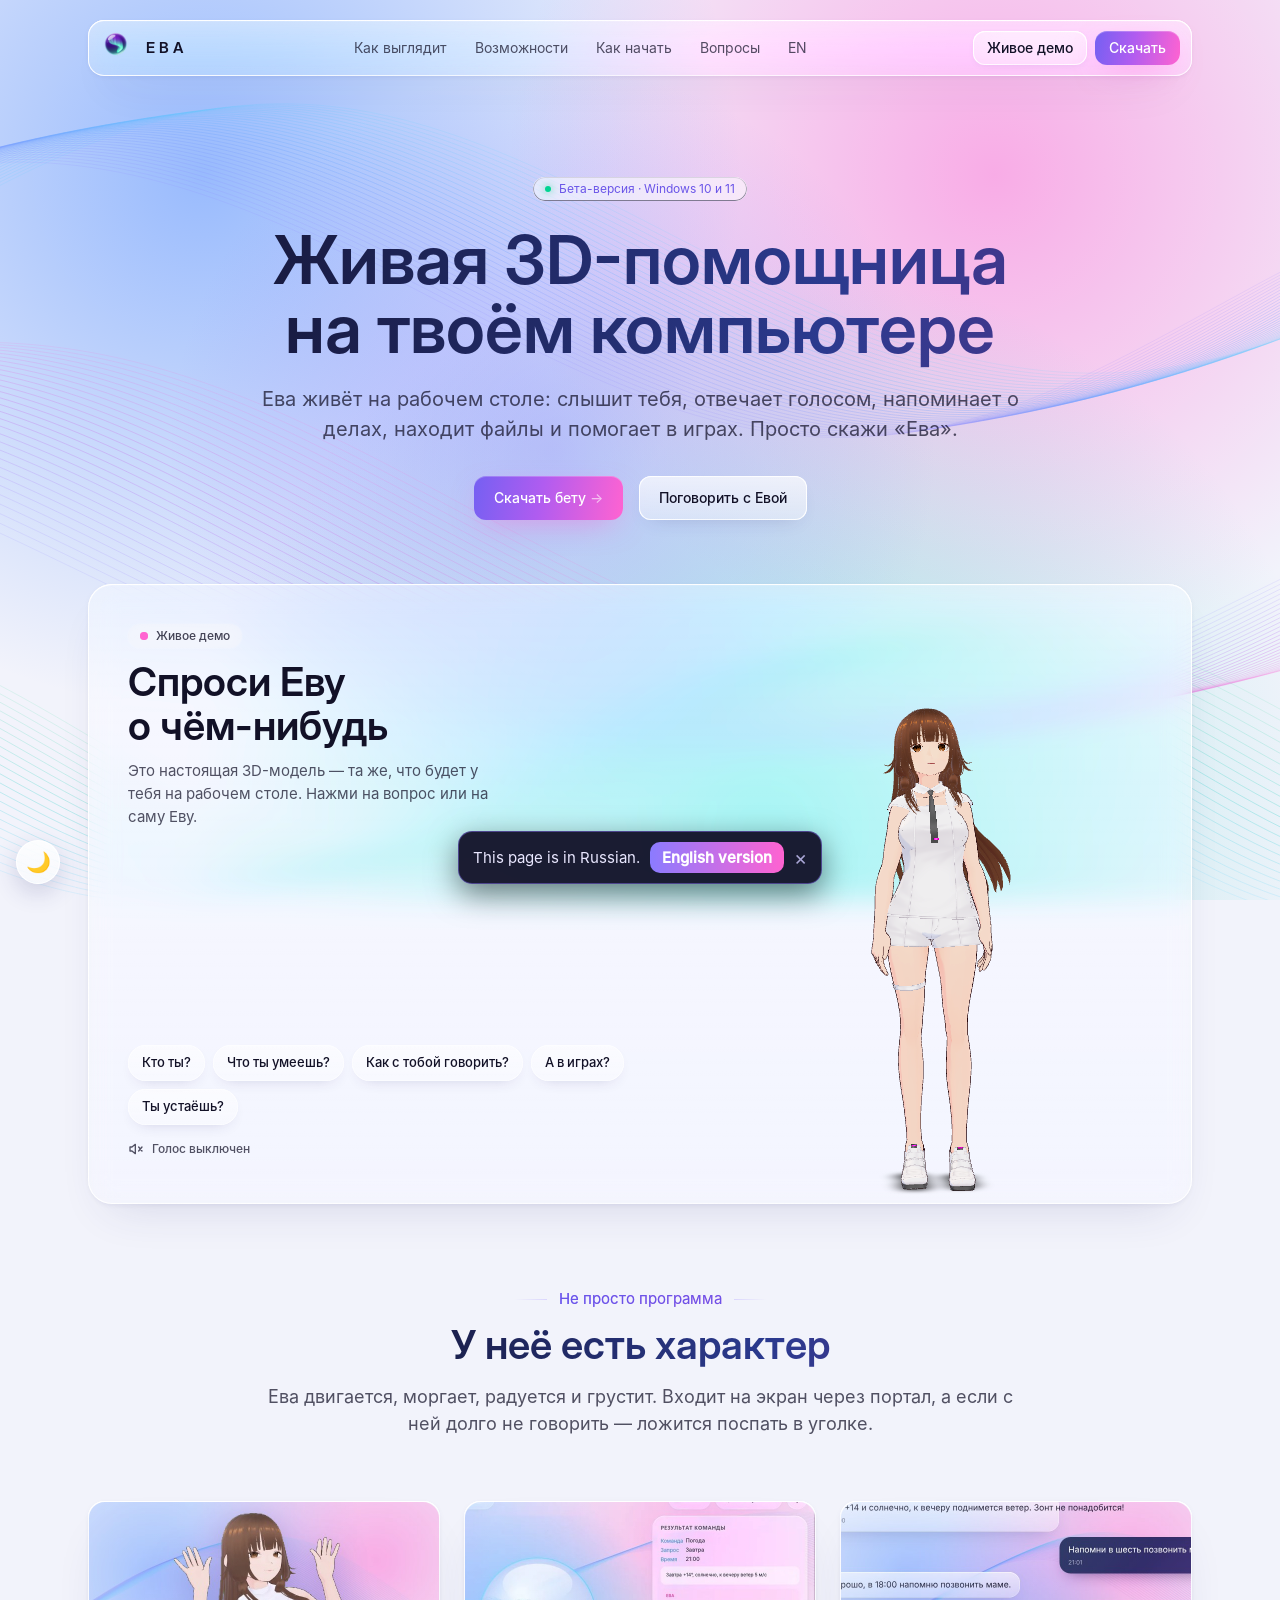
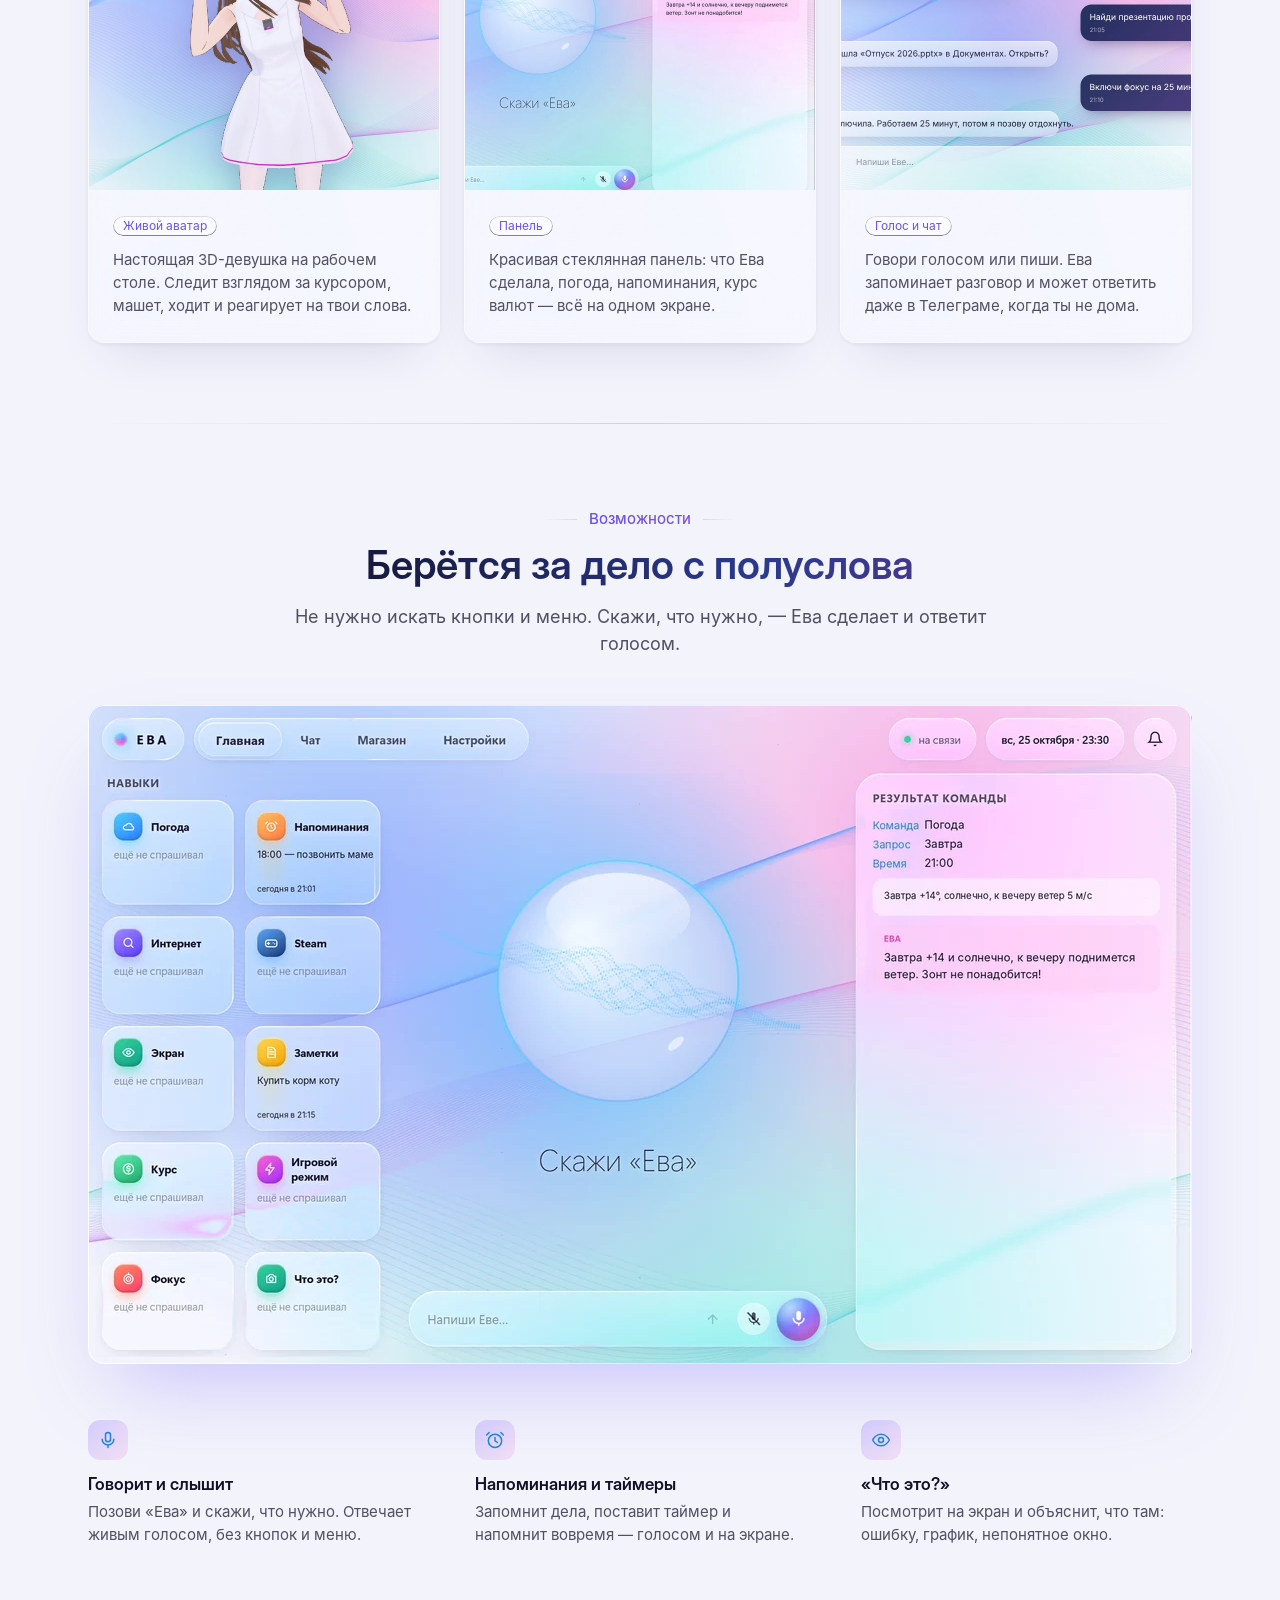
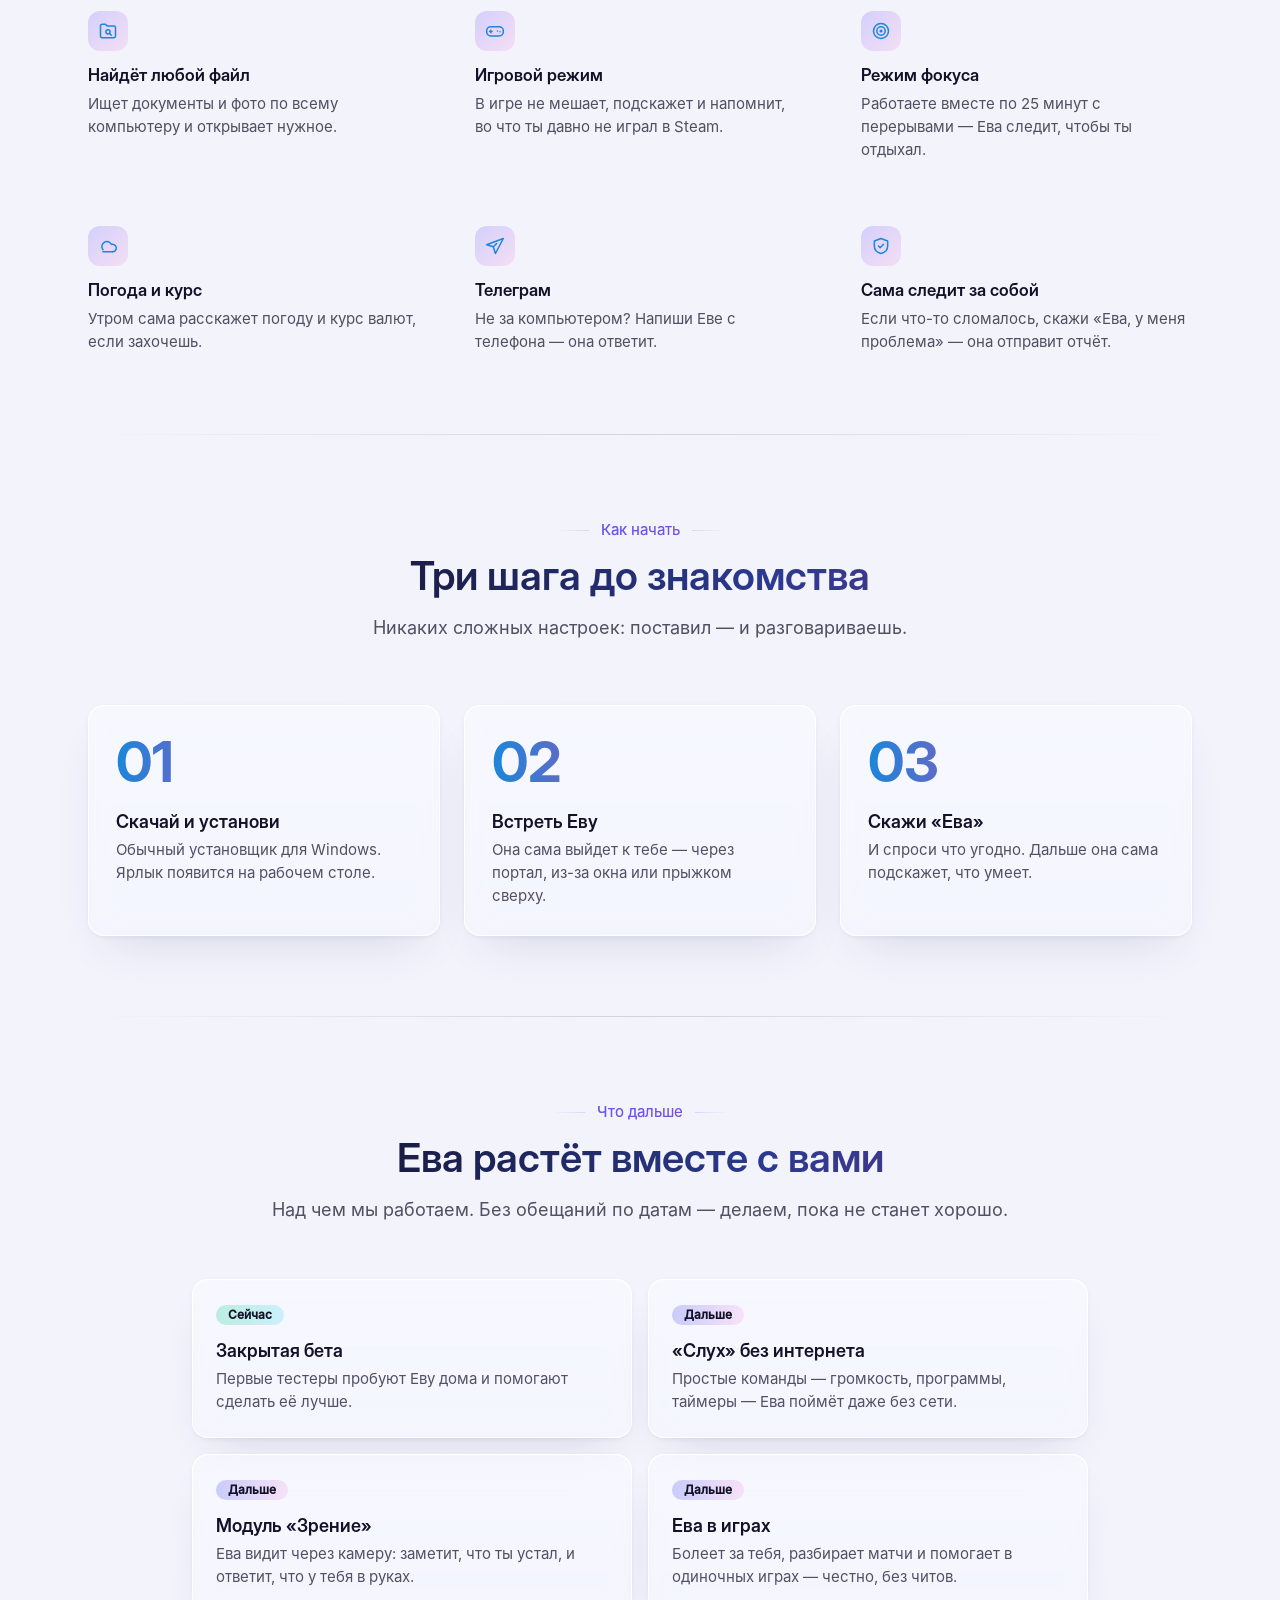
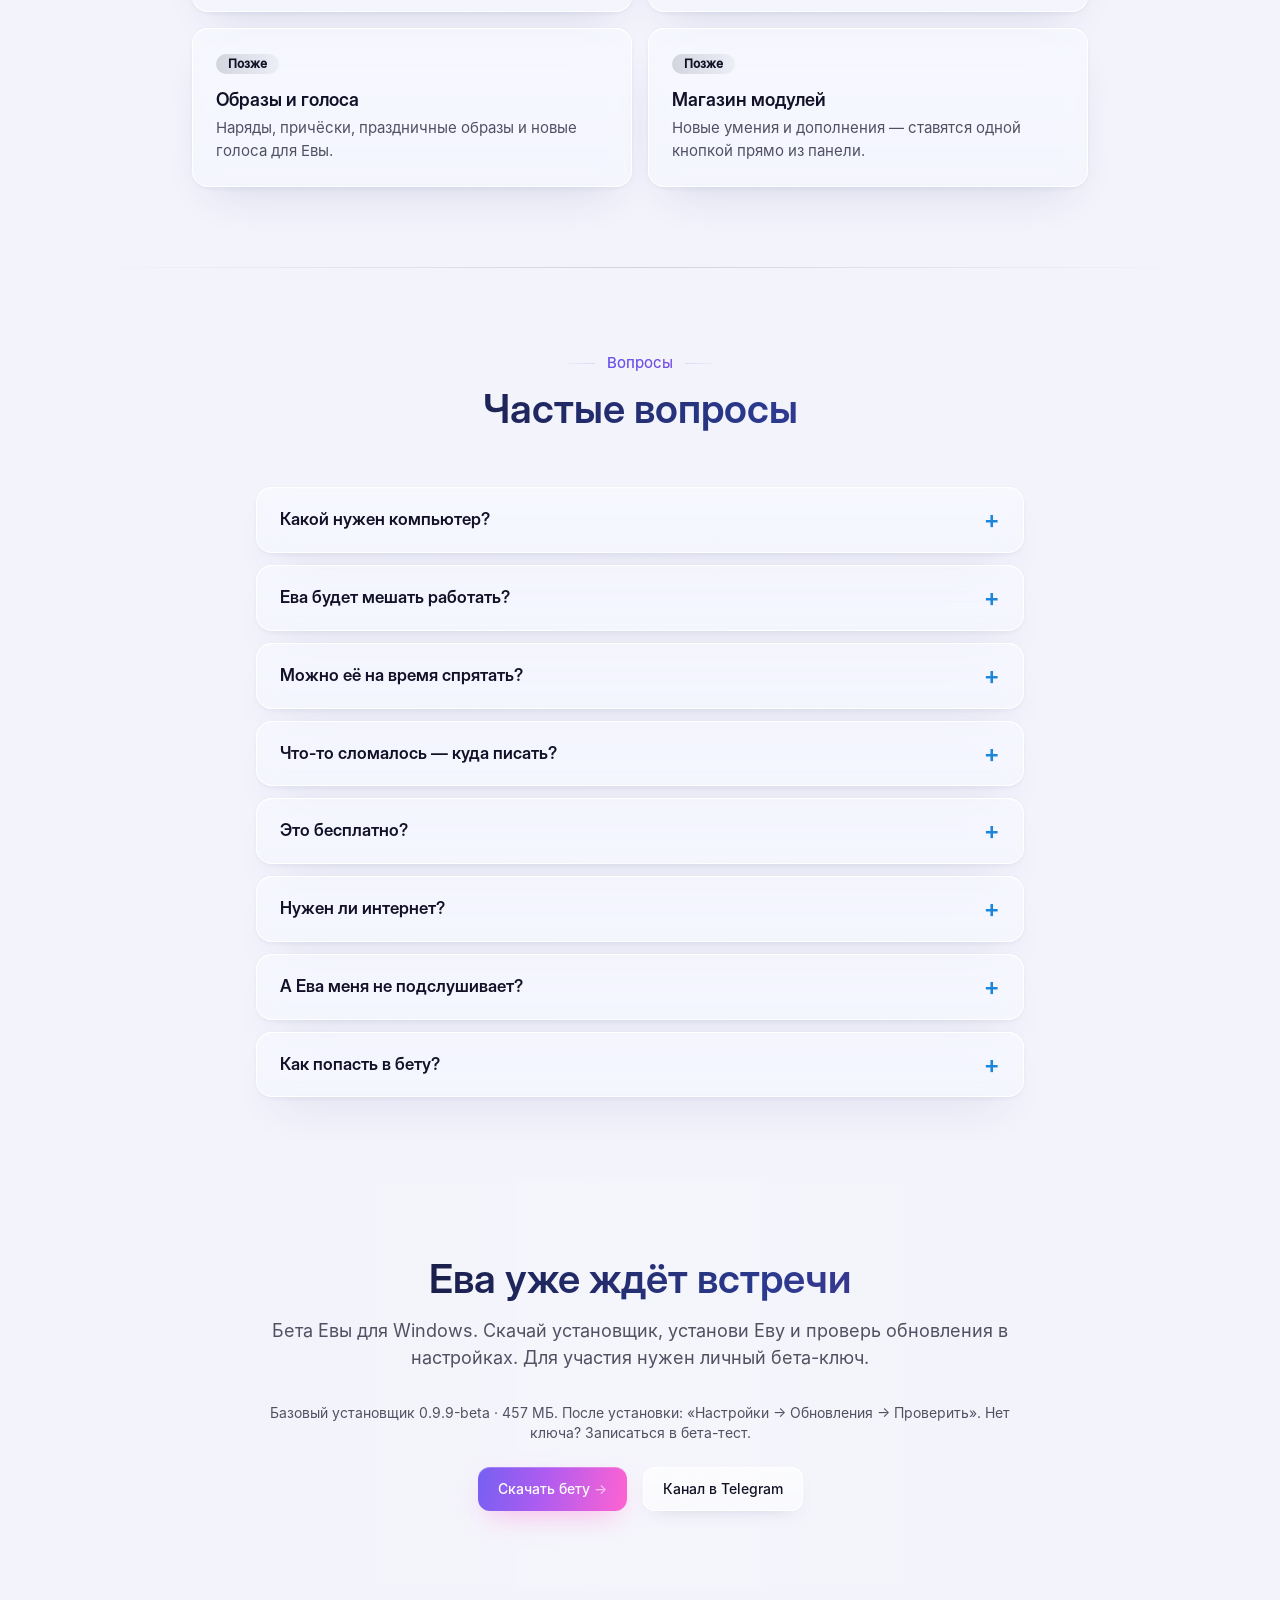
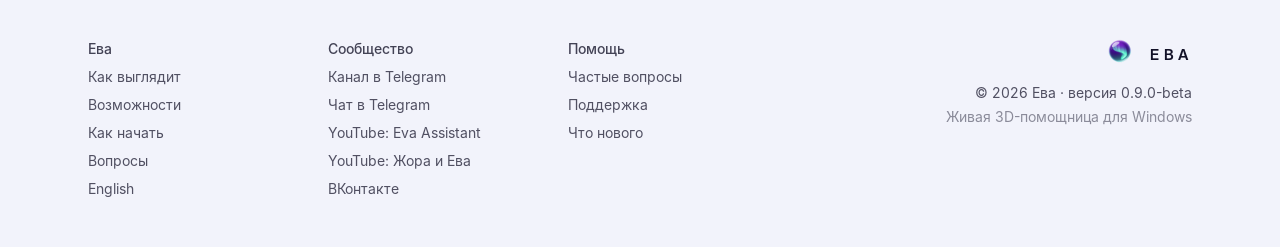
==== commit 4a9dd2ac: "Add files via upload" ====
--- a/index.html
+++ b/index.html
@@ -282,9 +282,9 @@
           <div class="mx-auto max-w-3xl text-center">
             <h2 data-aos class="h-grad pb-4 font-display text-3xl font-semibold md:text-4xl">Ева уже ждёт встречи</h2>
             <p data-aos class="mb-8 text-lg text-indigo-200/65">Бета Евы для Windows. Скачай установщик, установи Еву и проверь обновления в настройках. Для участия нужен личный бета-ключ.</p>
-            <p class="mb-6 text-sm text-indigo-200/65">Базовый установщик 0.9.8-beta · 457 МБ. После установки: «Настройки → Обновления → Проверить». Нет ключа? <a class="underline" href="beta.html">Записаться в бета-тест</a>.</p>
+            <p class="mb-6 text-sm text-indigo-200/65">Базовый установщик 0.9.9-beta · 457 МБ. После установки: «Настройки → Обновления → Проверить». Нет ключа? <a class="underline" href="beta.html">Записаться в бета-тест</a>.</p>
             <div class="mx-auto max-w-xs sm:flex sm:max-w-none sm:justify-center">
-              <div data-aos data-delay="150"><a class="btn btn-main group mb-4 w-full sm:mb-0 sm:w-auto" href="https://github.com/EvaAssistant/eva-download/releases/download/v0.9.8-beta/Eva_Setup_0.9.8-beta.exe" data-eva-get>Скачать бету <span class="ml-1 text-white/60 transition-transform group-hover:translate-x-0.5">-&gt;</span></a></div>
+              <div data-aos data-delay="150"><a class="btn btn-main group mb-4 w-full sm:mb-0 sm:w-auto" href="https://github.com/EvaAssistant/eva-download/releases/download/v0.9.10-beta/Eva_Setup_0.9.9-beta.exe" data-eva-get>Скачать бету <span class="ml-1 text-white/60 transition-transform group-hover:translate-x-0.5">-&gt;</span></a></div>
               <div data-aos data-delay="300"><a class="btn btn-ghost gborder w-full sm:ml-4 sm:w-auto" href="https://t.me/EvaAssistant_Channel" target="_blank" rel="noopener">Канал в Telegram</a></div>
             </div>
           </div>
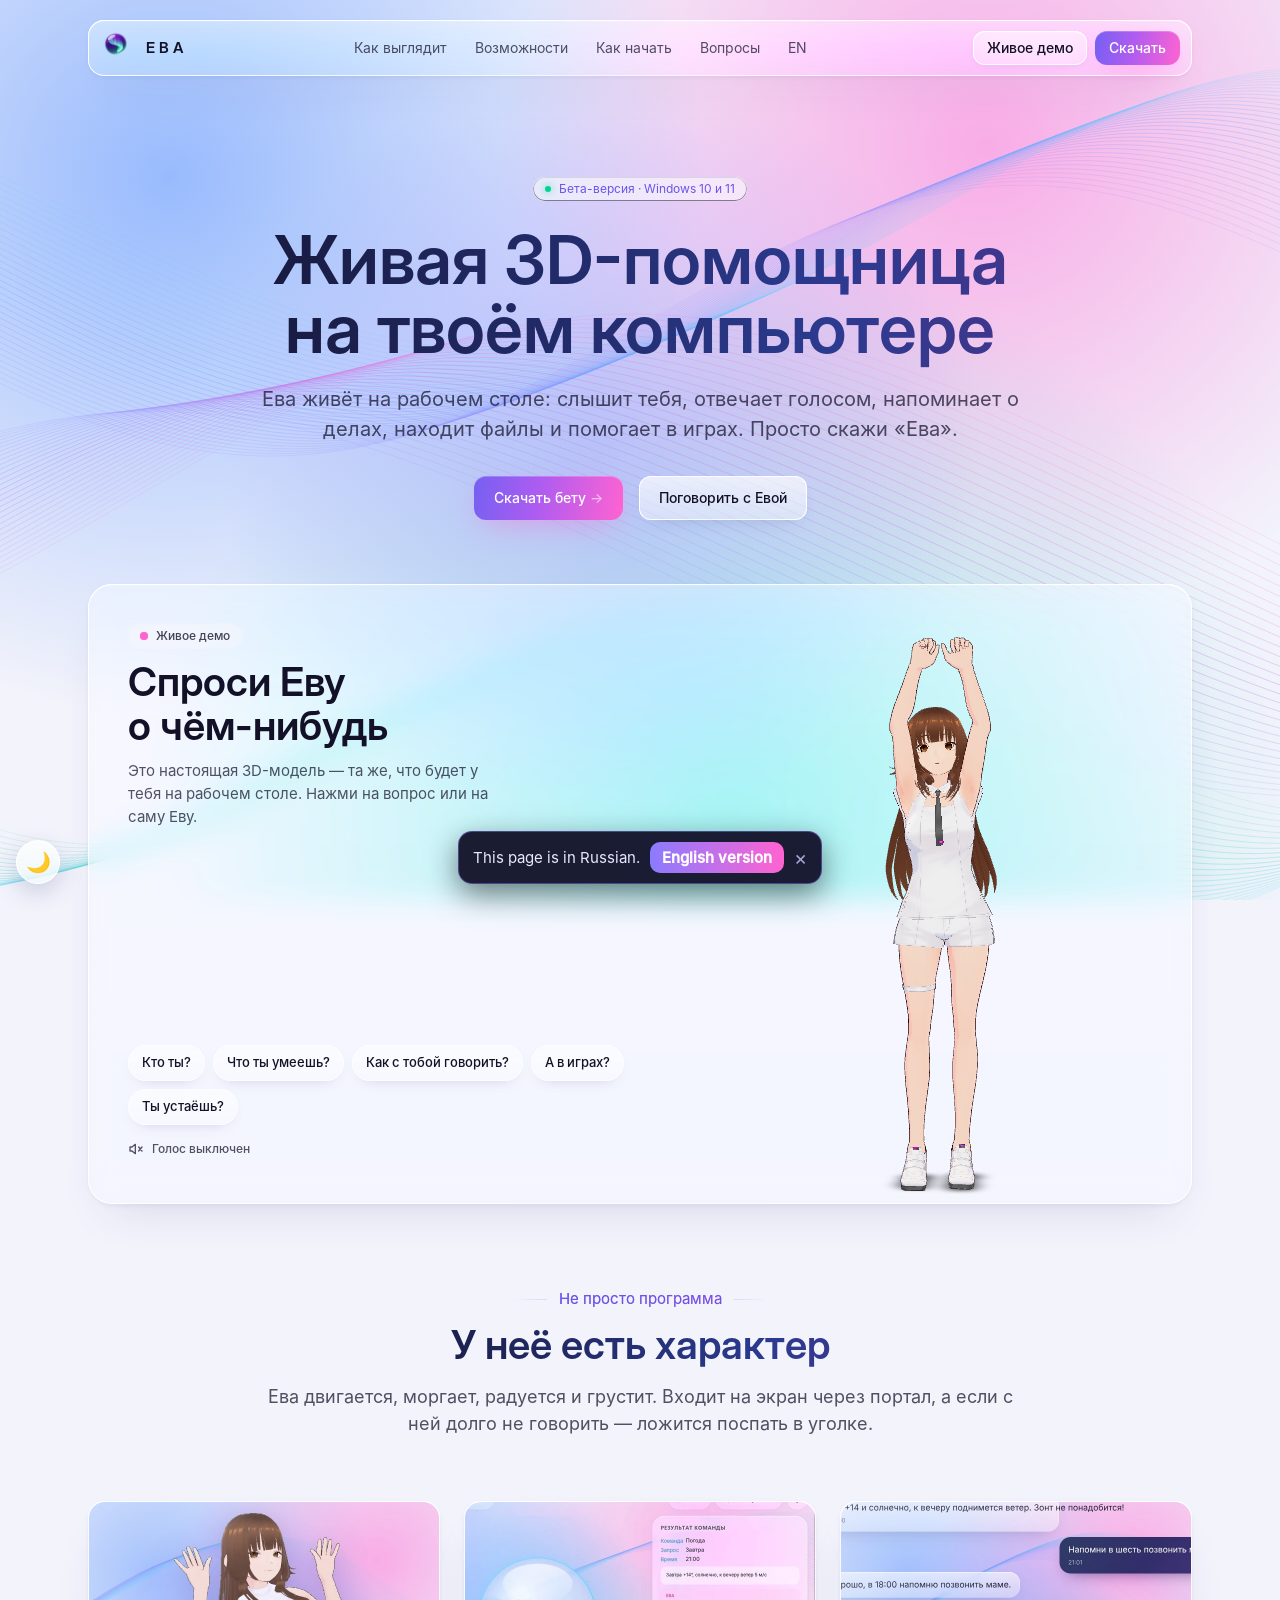
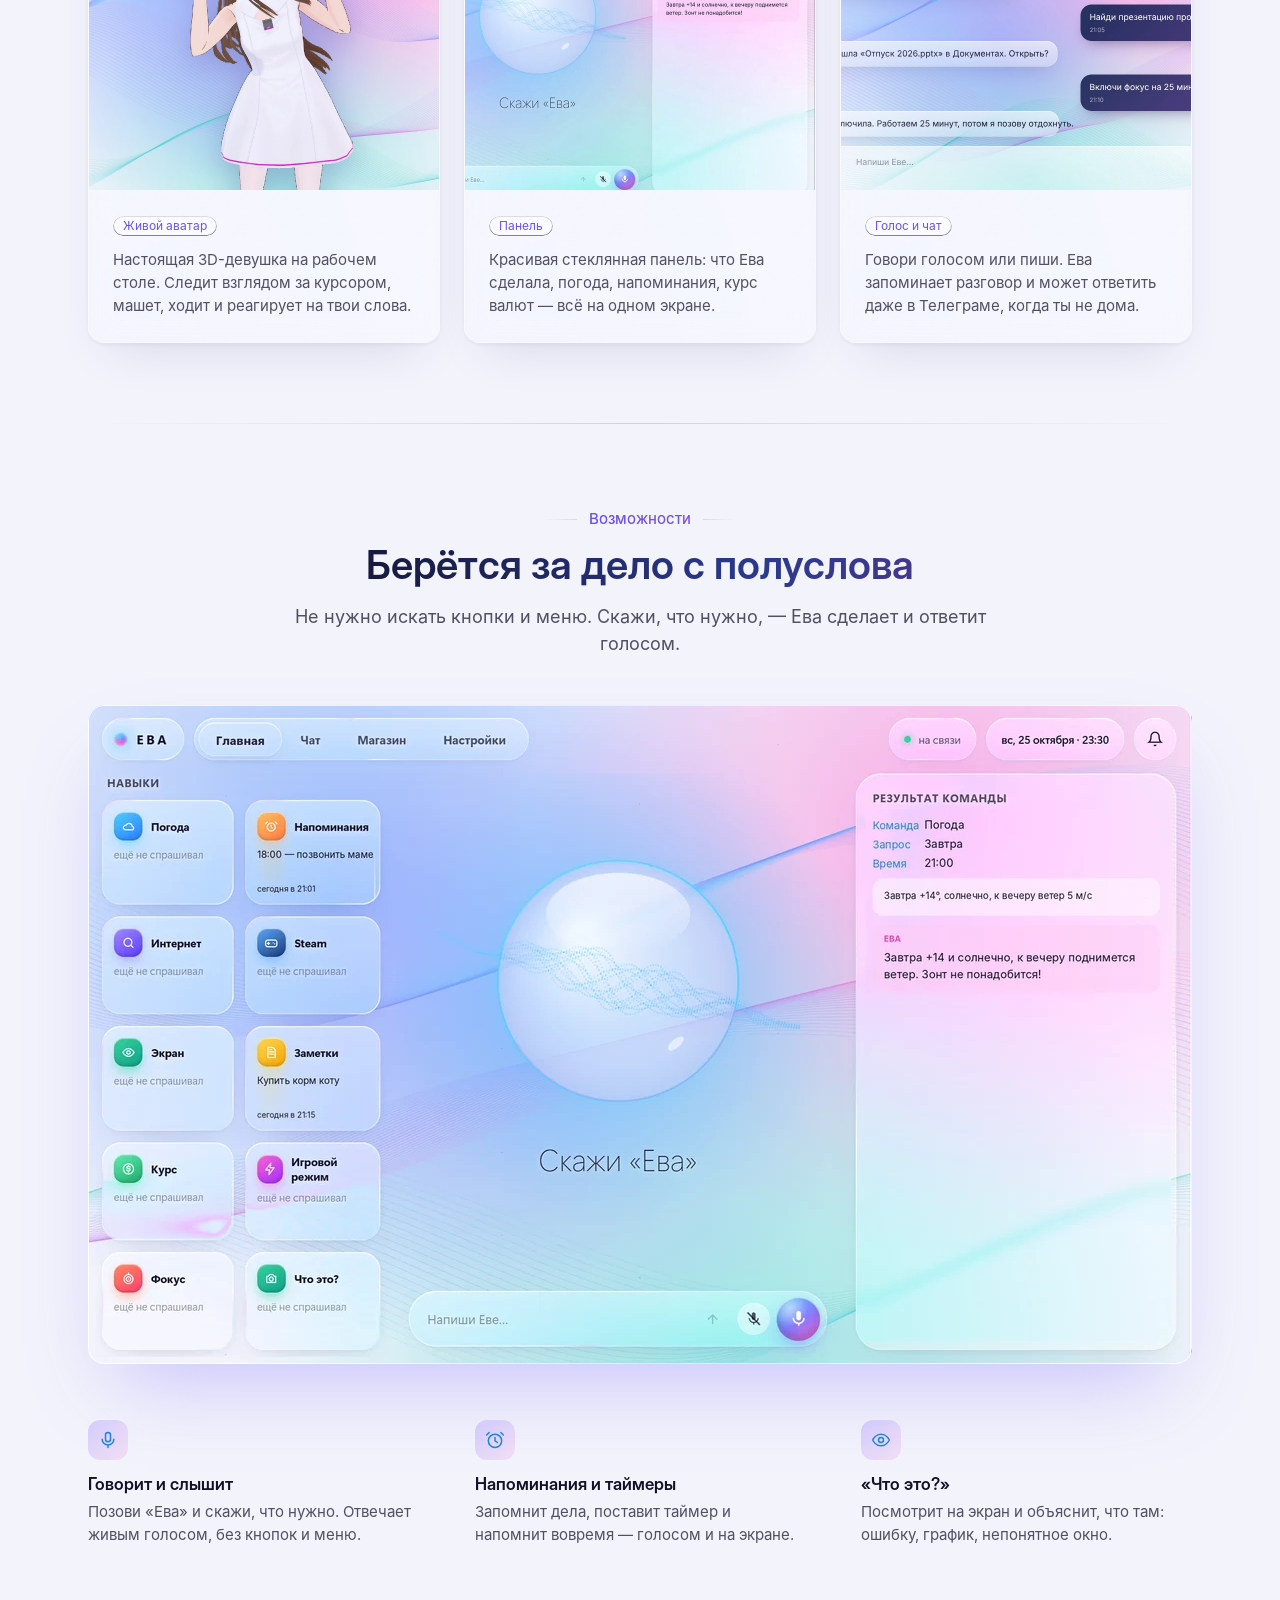
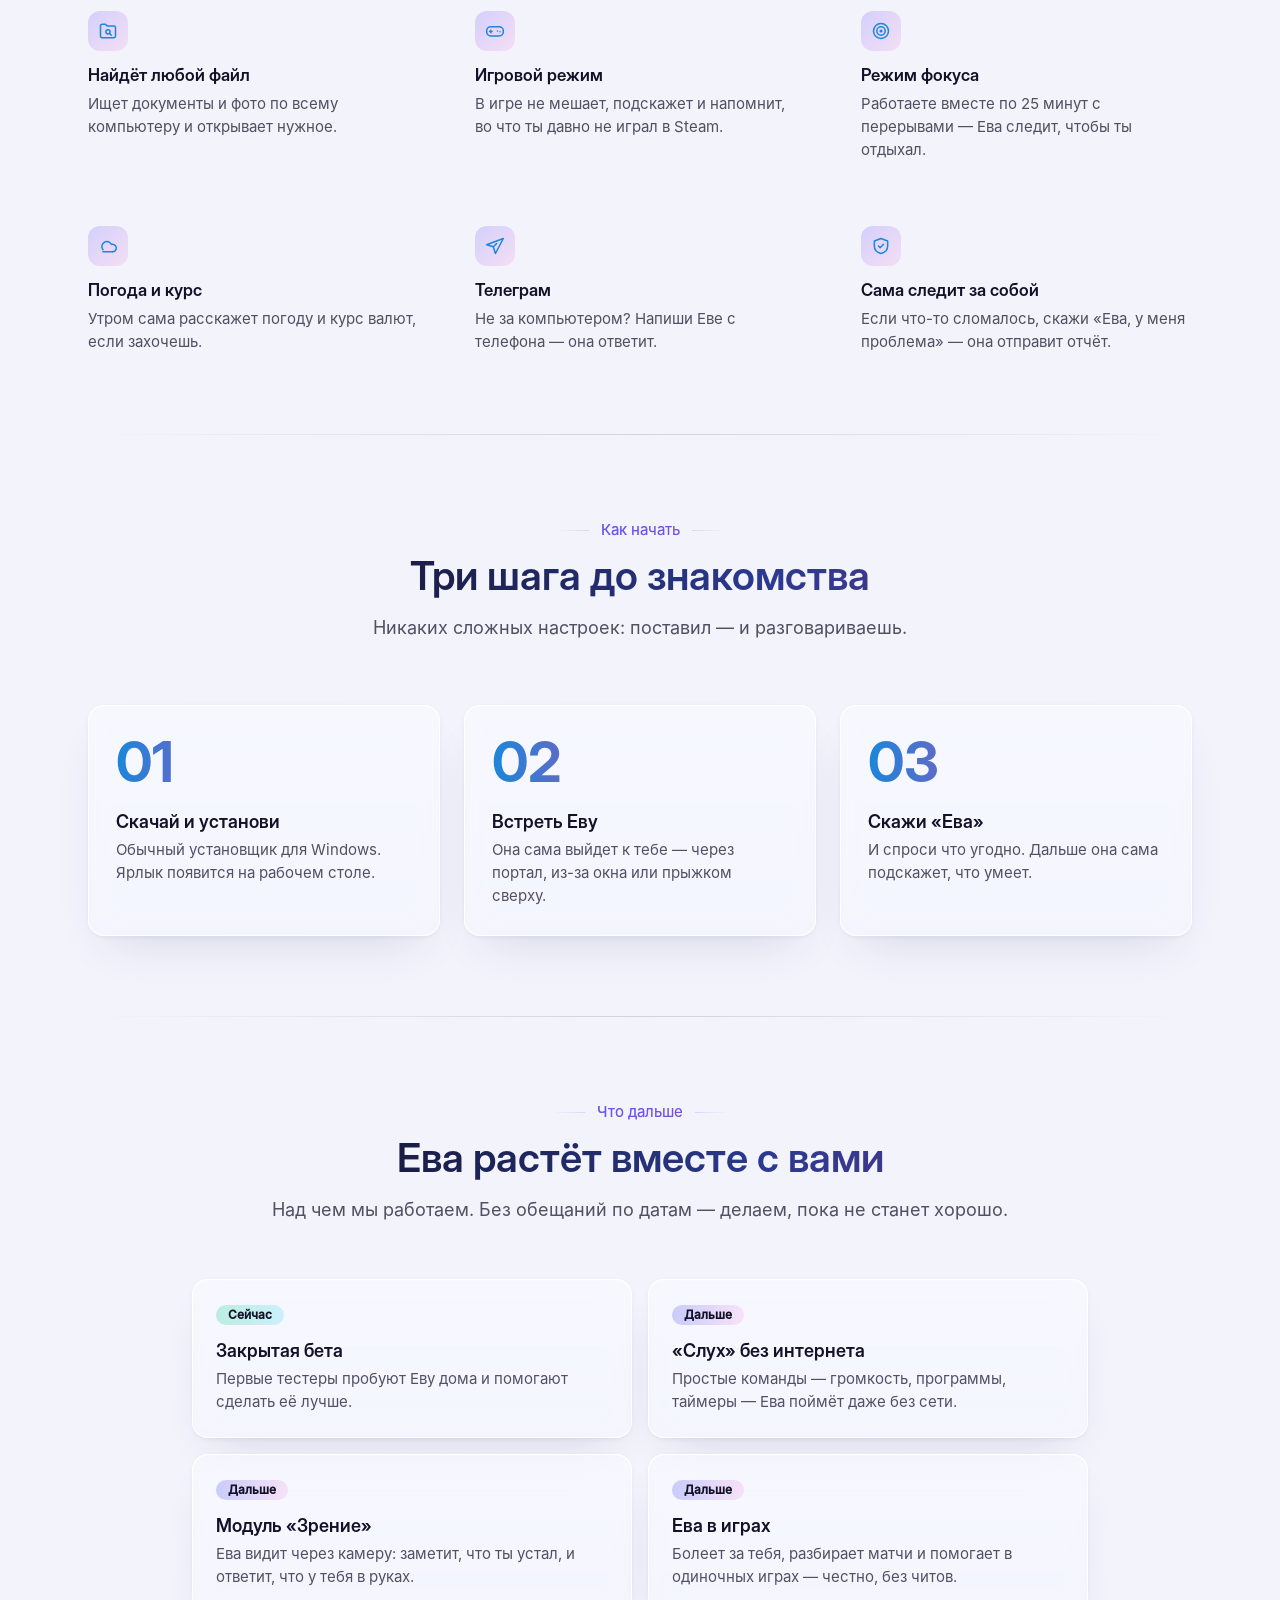
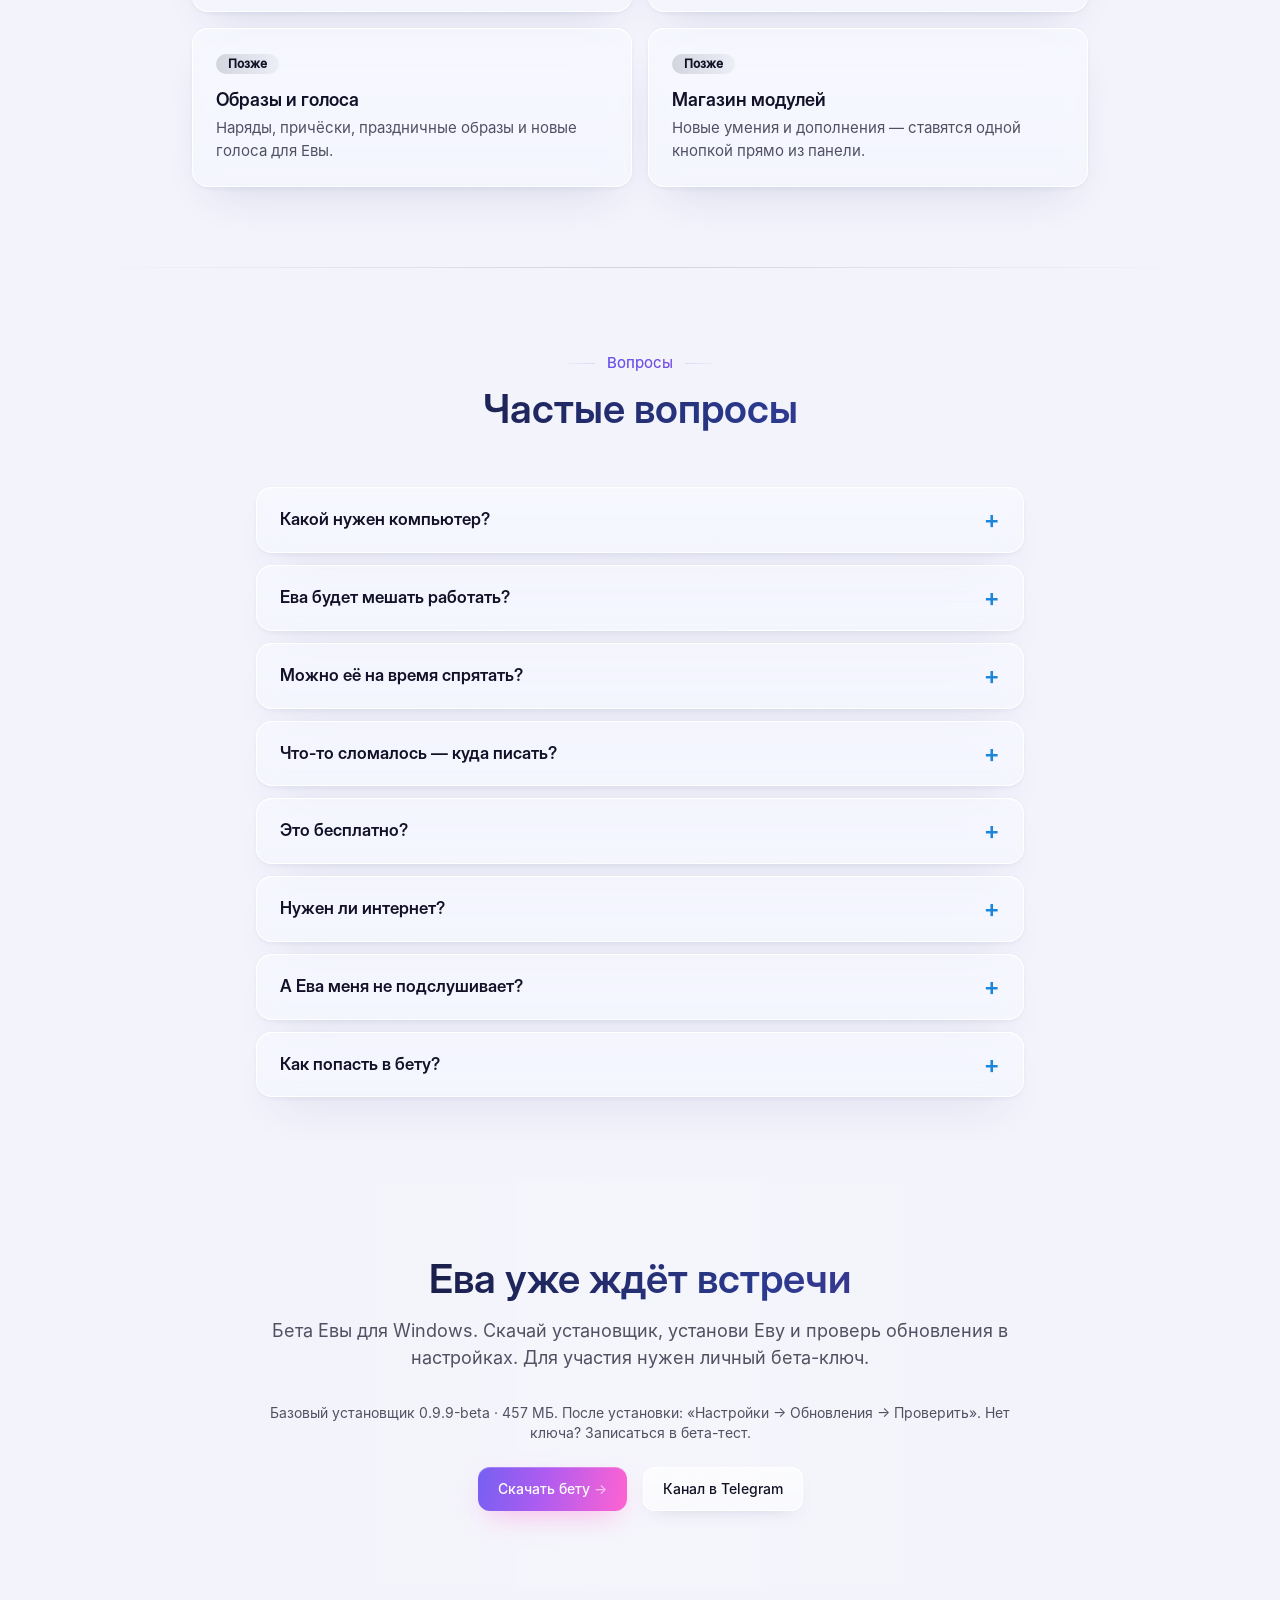
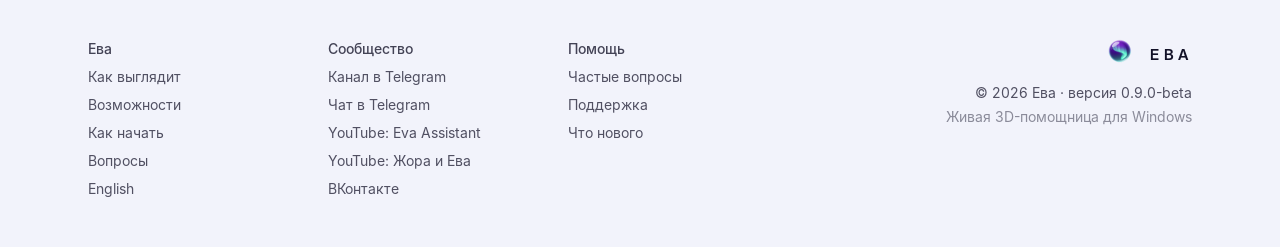
==== commit 77f6ffdc: "Add files via upload" ====
--- a/index.html
+++ b/index.html
@@ -282,7 +282,7 @@
           <div class="mx-auto max-w-3xl text-center">
             <h2 data-aos class="h-grad pb-4 font-display text-3xl font-semibold md:text-4xl">Ева уже ждёт встречи</h2>
             <p data-aos class="mb-8 text-lg text-indigo-200/65">Бета Евы для Windows. Скачай установщик, установи Еву и проверь обновления в настройках. Для участия нужен личный бета-ключ.</p>
-            <p class="mb-6 text-sm text-indigo-200/65">Базовый установщик 0.9.9-beta · 457 МБ. После установки: «Настройки → Обновления → Проверить». Нет ключа? <a class="underline" href="beta.html">Записаться в бета-тест</a>.</p>
+            <p class="mb-6 text-sm text-indigo-200/65"><span data-eva-install-info>Базовый установщик 0.9.9-beta · 457 МБ. После установки: «Настройки → Обновления → Проверить».</span> Нет ключа? <a class="underline" href="beta.html">Записаться в бета-тест</a>.</p>
             <div class="mx-auto max-w-xs sm:flex sm:max-w-none sm:justify-center">
               <div data-aos data-delay="150"><a class="btn btn-main group mb-4 w-full sm:mb-0 sm:w-auto" href="https://github.com/EvaAssistant/eva-download/releases/download/v0.9.10-beta/Eva_Setup_0.9.9-beta.exe" data-eva-get>Скачать бету <span class="ml-1 text-white/60 transition-transform group-hover:translate-x-0.5">-&gt;</span></a></div>
               <div data-aos data-delay="300"><a class="btn btn-ghost gborder w-full sm:ml-4 sm:w-auto" href="https://t.me/EvaAssistant_Channel" target="_blank" rel="noopener">Канал в Telegram</a></div>
@@ -558,5 +558,89 @@
   } catch (e) {}
 })();
 </script>
+<script data-eva-auto-download>
+/* EVA website installer resolver. Inline this into index.html; no build/runtime dependency.
+ * Select the newest published INSTALLER version, not the newest update-only release.
+ * Keep immutable versioned assets used by signed updates. No code or secret uploads.
+ */
+(function () {
+  'use strict';
+  var links = Array.from(document.querySelectorAll('[data-eva-get]'));
+  if (!links.length) return;
+  var api = 'https://api.github.com/repos/EvaAssistant/eva-download/releases?per_page=100';
+
+  function candidate(asset) {
+    if (!asset || typeof asset.name !== 'string' || asset.state !== 'uploaded' ||
+        !Number.isFinite(asset.size) || asset.size < 2) return null;
+    var match = /^Eva_Setup_(\d+\.\d+\.\d+(?:\.\d+)?)(?:-([a-zA-Z0-9][a-zA-Z0-9.-]*))?\.exe$/.exec(asset.name);
+    if (!match) return null; // excludes updates, source, developer and old separate beta installers
+    try {
+      var url = new URL(asset.browser_download_url);
+      if (url.protocol !== 'https:' || url.host !== 'github.com' || url.username || url.password ||
+          url.search || url.hash || !url.pathname.startsWith('/EvaAssistant/eva-download/releases/download/') ||
+          decodeURIComponent(url.pathname.split('/').pop()) !== asset.name) return null;
+      return {url: url.href, version: match[1] + (match[2] ? '-' + match[2] : ''),
+        parts: match[1].split('.').map(Number), suffix: match[2] || '', size: asset.size};
+    } catch (_) { return null; }
+  }
+  function compare(a, b) {
+    for (var i = 0; i < Math.max(a.parts.length, b.parts.length); i++) {
+      var delta = (a.parts[i] || 0) - (b.parts[i] || 0);
+      if (delta) return delta;
+    }
+    if (!a.suffix && b.suffix) return 1;
+    if (a.suffix && !b.suffix) return -1;
+    return a.suffix.localeCompare(b.suffix, 'en', {numeric: true});
+  }
+  function find(releases) {
+    if (!Array.isArray(releases)) throw Error('invalid releases');
+    var best = null;
+    releases.forEach(function (release) {
+      if (!release || release.draft || release.prerelease || !Array.isArray(release.assets)) return;
+      release.assets.forEach(function (asset) {
+        var item = candidate(asset);
+        if (item && (!best || compare(item, best) > 0)) best = item;
+      });
+    });
+    if (!best) throw Error('no installer');
+    return best;
+  }
+
+  var settled = false;
+  links.forEach(function (a) { a.setAttribute('aria-busy', 'true'); });
+  var controller = new AbortController();
+  var timer = setTimeout(function () { controller.abort(); }, 5000);
+  var ready = fetch(api, {cache: 'no-store', credentials: 'omit', referrerPolicy: 'no-referrer', signal: controller.signal})
+    .then(function (response) { if (!response.ok) throw Error('github unavailable'); return response.json(); })
+    .then(find)
+    .then(function (item) {
+      links.forEach(function (a) {
+        a.href = item.url; a.setAttribute('download', '');
+        a.dataset.installerVersion = item.version;
+      });
+      document.querySelectorAll('[data-eva-install-info]').forEach(function (el) {
+        // textContent only: never interpret release descriptions/asset names as HTML.
+        el.textContent = 'Установщик ' + item.version + ' · ' + Math.round(item.size / 1048576) +
+          ' МБ. После установки: «Настройки → Обновления → Проверить».';
+      });
+    })
+    .catch(function () {
+      // The static href stays a known working baseline installer if GitHub API is unavailable.
+      links.forEach(function (a) { a.dataset.installerFallback = 'true'; });
+    })
+    .finally(function () {
+      clearTimeout(timer); settled = true;
+      links.forEach(function (a) { a.removeAttribute('aria-busy'); });
+    });
+  links.forEach(function (a) {
+    a.addEventListener('click', function (event) {
+      if (settled || event.button !== 0 || event.ctrlKey || event.metaKey || event.shiftKey || event.altKey) return;
+      event.preventDefault();
+      ready.then(function () { window.location.assign(a.href); });
+    });
+  });
+})();
+
+</script>
 </body>
 </html>
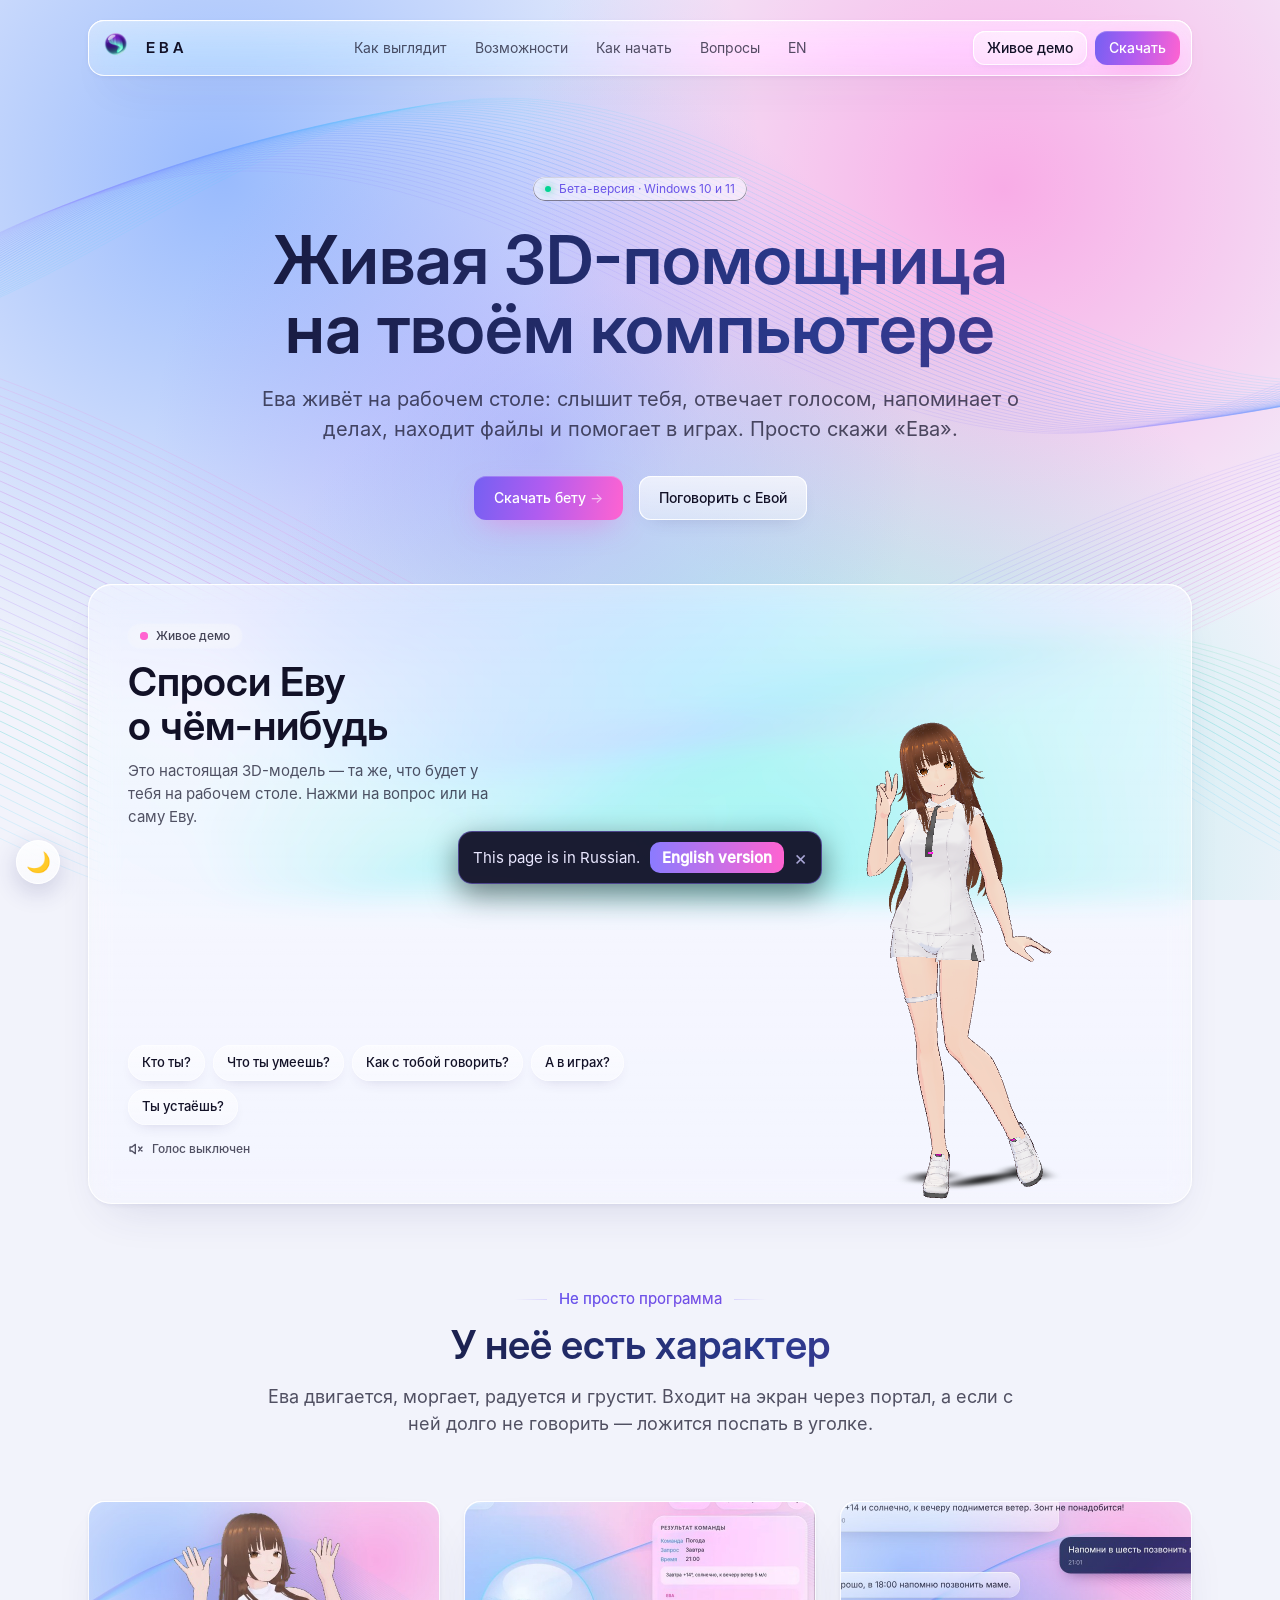
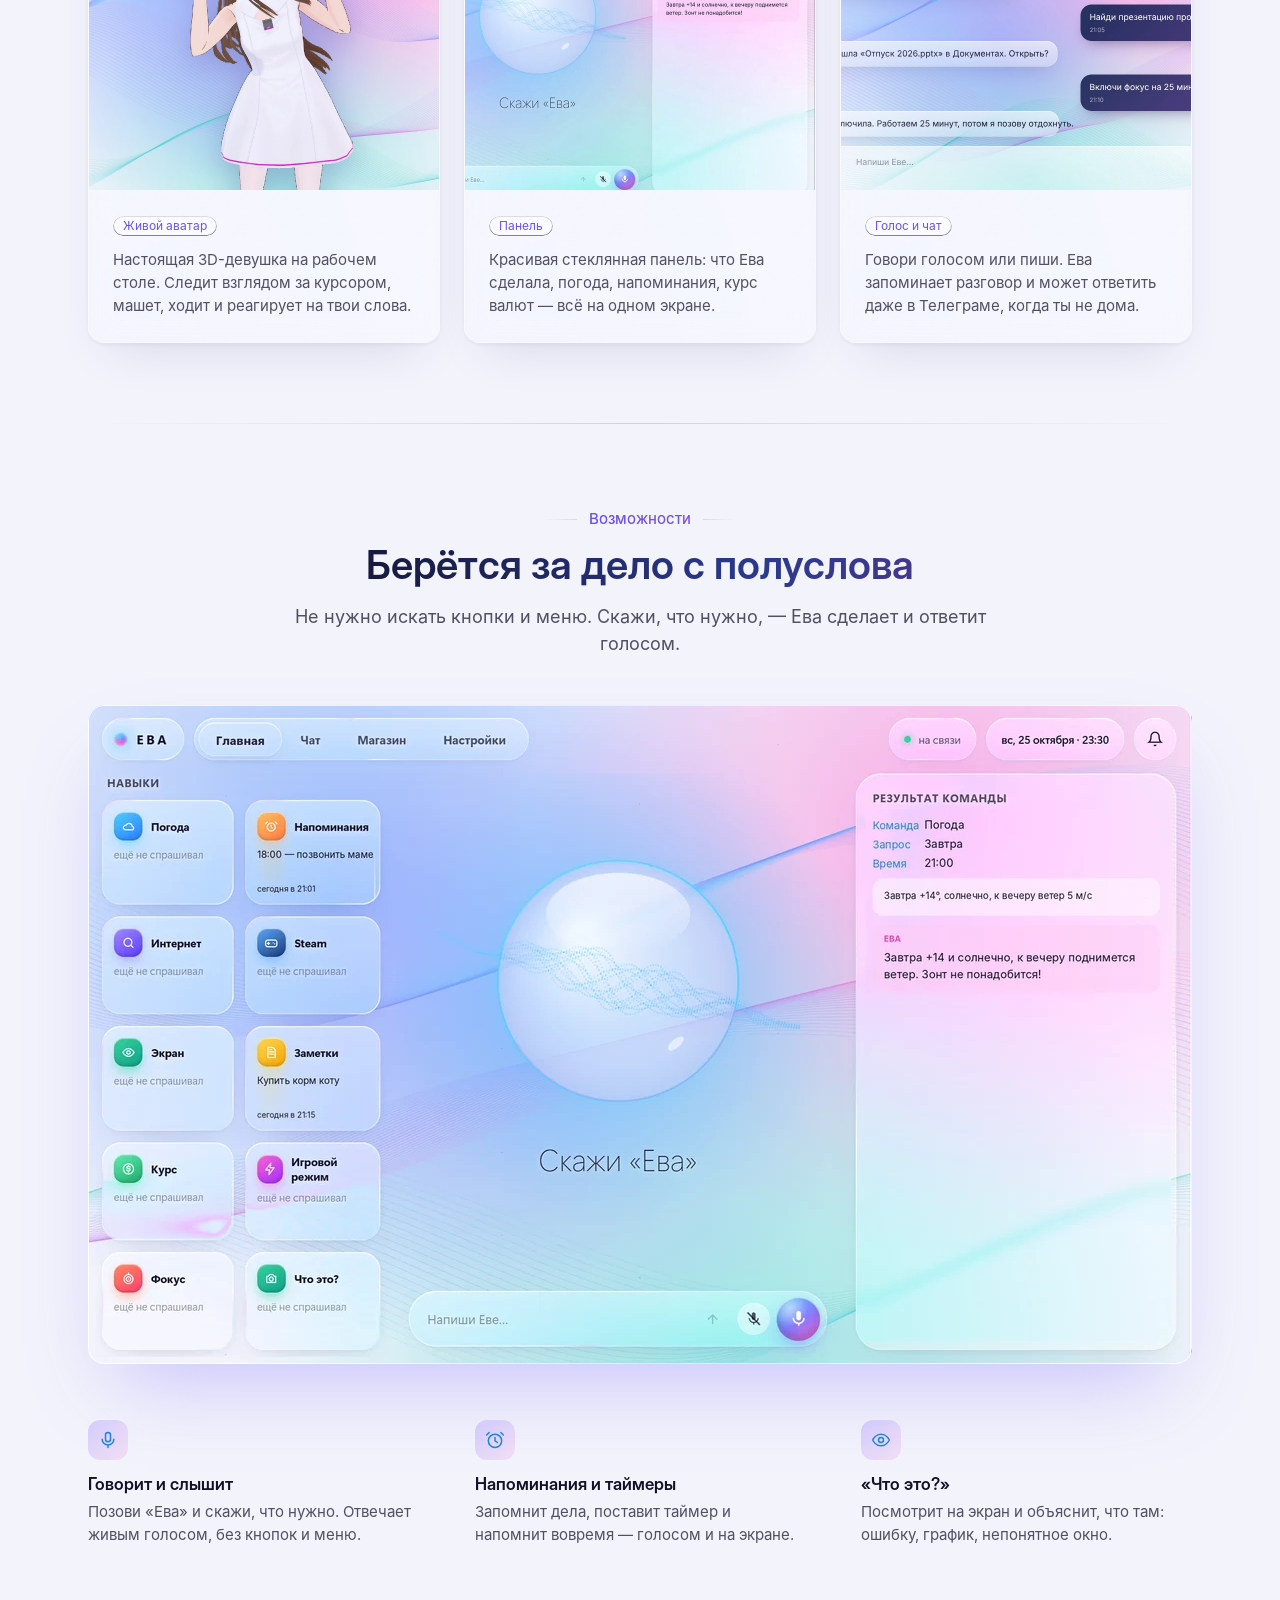
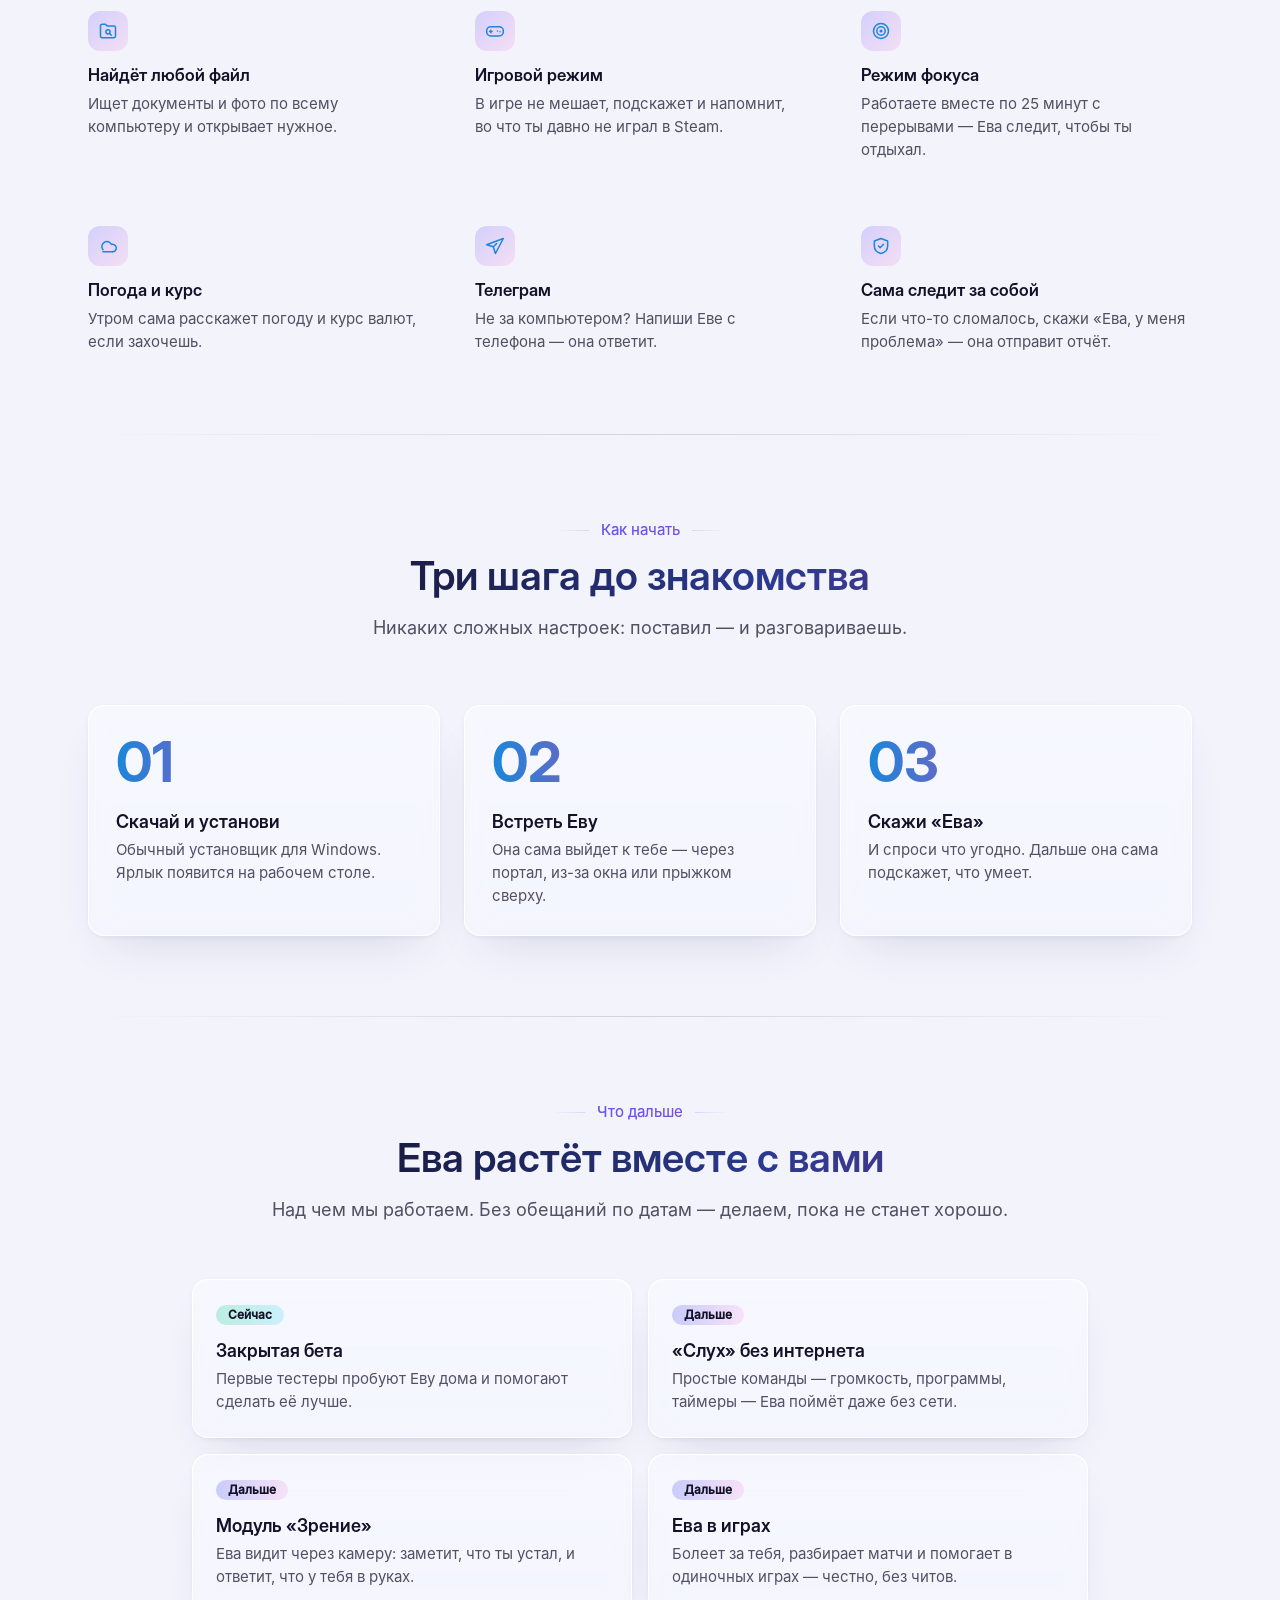
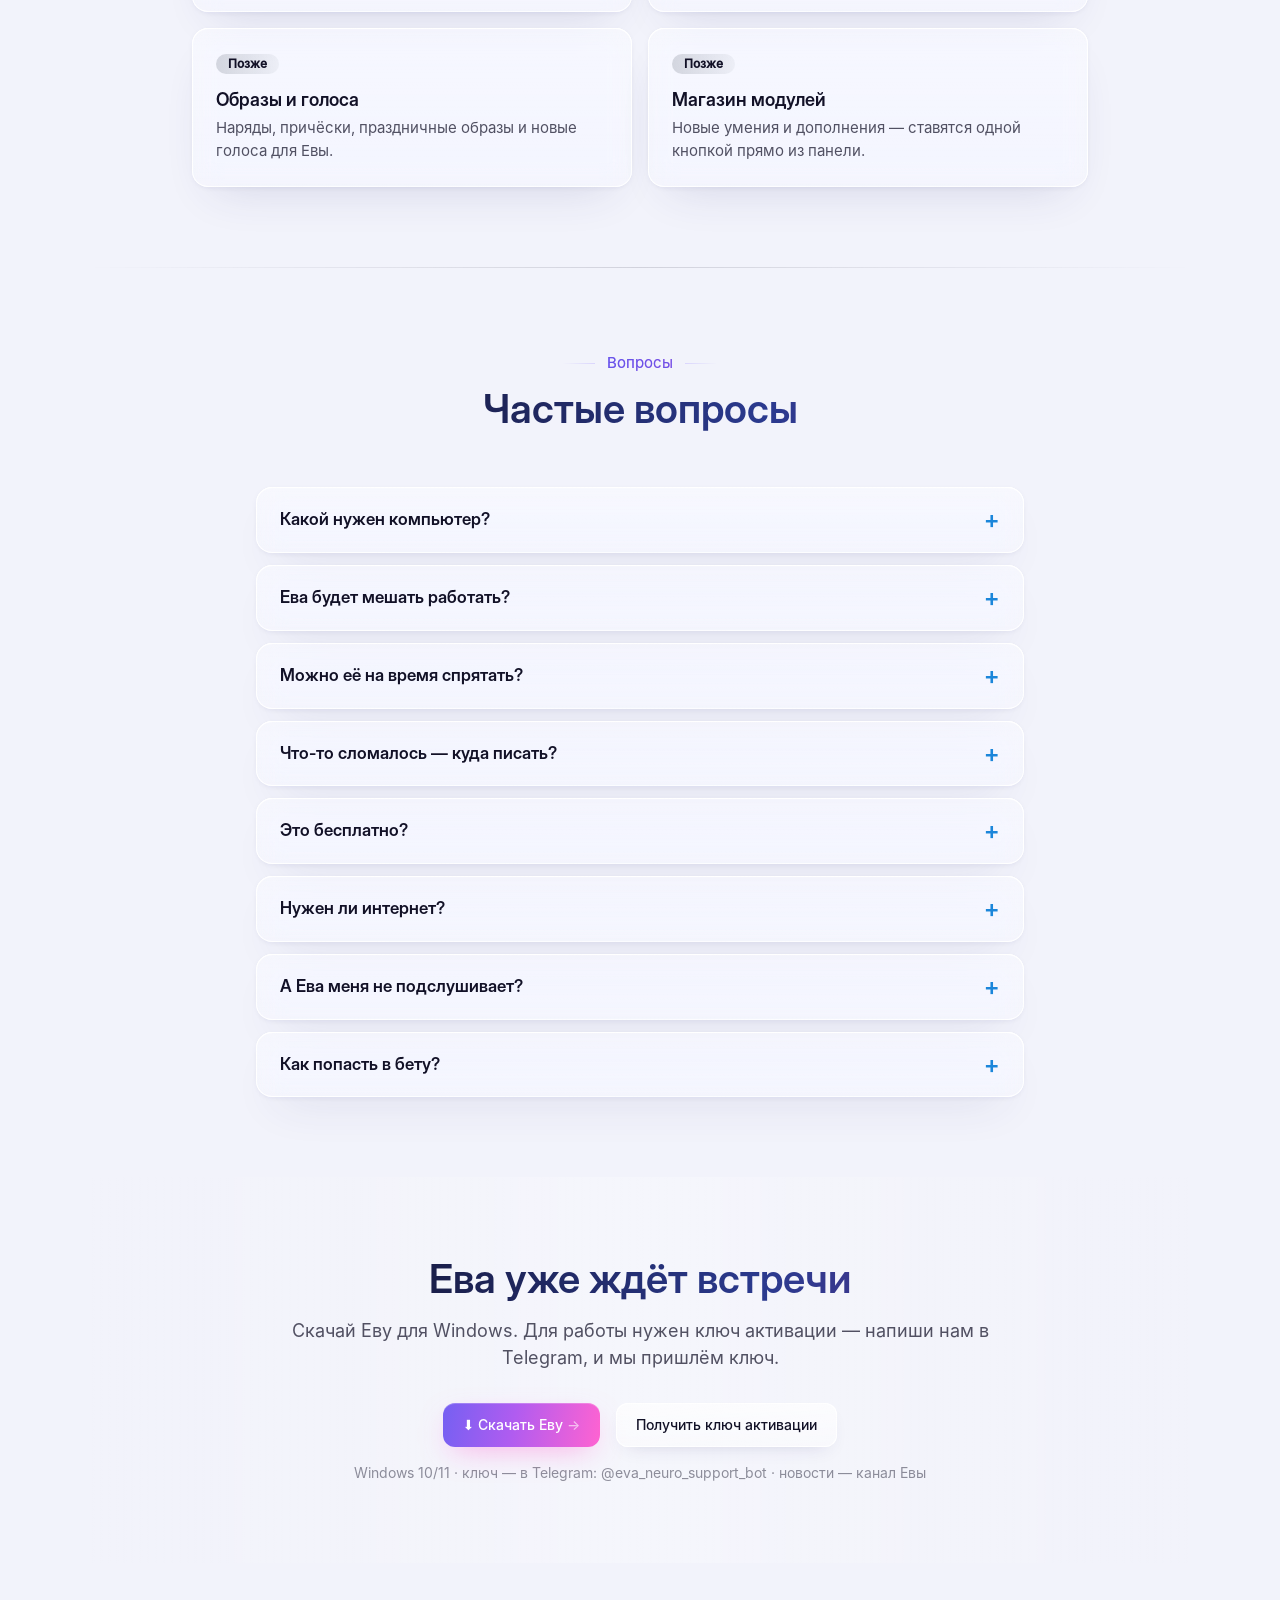
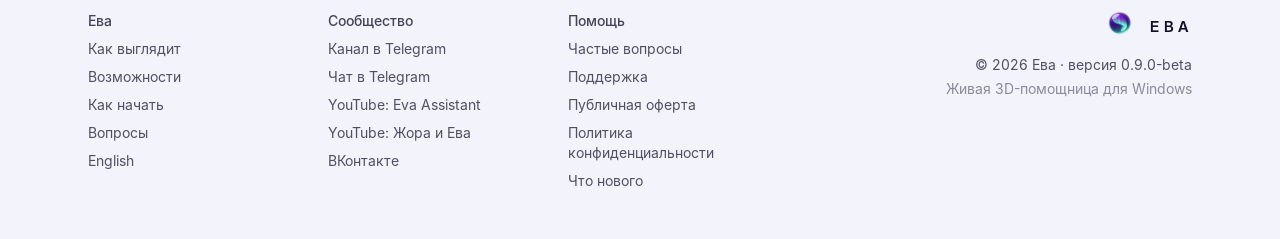
==== commit 8b07eab7: "Add files via upload" ====
--- a/index.html
+++ b/index.html
@@ -1,646 +1,578 @@
-<!DOCTYPE html>
-<html lang="ru">
-<head>
-<meta charset="utf-8">
-<meta name="viewport" content="width=device-width, initial-scale=1">
-<title>Ева — живая 3D-помощница на твоём компьютере</title>
-<meta name="description" content="Ева живёт на рабочем столе: говорит, слышит, напоминает, ищет файлы и помогает в играх. Бета для Windows 10 и 11.">
-<meta property="og:title" content="Ева — живая 3D-помощница">
-<meta property="og:description" content="Говорит · слышит · помогает. Живёт прямо на твоём рабочем столе.">
-<meta property="og:image" content="https://evaassistant.ru/img/og_1200x630.jpg">
-<meta name="theme-color" content="#05040f">
-<meta name="twitter:card" content="summary_large_image">
-<meta name="robots" content="index, follow">
-<link rel="icon" href="img/favicon.ico" sizes="any">
-<link rel="icon" href="img/favicon-32.png" type="image/png">
-<link rel="apple-touch-icon" href="img/apple-touch-icon.png">
-<link rel="preload" href="fonts/InterDisplay-SemiBold.woff" as="font" type="font/woff" crossorigin>
-<link rel="preload" href="fonts/Inter-Regular.woff" as="font" type="font/woff" crossorigin>
-<link rel="alternate" hreflang="ru" href="https://evaassistant.ru/">
-<link rel="alternate" hreflang="en" href="https://evaassistant.ru/en.html">
-<link rel="stylesheet" href="css/style.css">
-<!-- Yandex.Metrika counter (21.10.2026: посещаемость сайта; вебвизор выключен) -->
-<script type="text/javascript">
-    (function(m,e,t,r,i,k,a){
-        m[i]=m[i]||function(){(m[i].a=m[i].a||[]).push(arguments)};
-        m[i].l=1*new Date();
-        for (var j = 0; j < document.scripts.length; j++) {if (document.scripts[j].src === r) { return; }}
-        k=e.createElement(t),a=e.getElementsByTagName(t)[0],k.async=1,k.src=r,a.parentNode.insertBefore(k,a)
-    })(window, document,'script','https://mc.yandex.ru/metrika/tag.js?id=113707804', 'ym');
-
-    ym(113707804, 'init', {ssr:true, clickmap:true, ecommerce:"dataLayer", referrer: document.referrer, url: location.href, accurateTrackBounce:true, trackLinks:true});
-</script>
-<noscript><div><img src="https://mc.yandex.ru/watch/113707804" style="position:absolute; left:-9999px;" alt="" /></div></noscript>
-<!-- /Yandex.Metrika counter -->
-<link rel="stylesheet" href="css/theme.css">
-<script src="js/theme.js"></script>
-</head>
-<body class="bg-gray-950 font-inter text-base text-gray-200 antialiased">
-<div class="relative flex min-h-screen flex-col overflow-hidden supports-[overflow:clip]:overflow-clip">
-
-  <!-- ================= ШАПКА ================= -->
-  <header class="fixed inset-x-0 top-2 z-30 md:top-5">
-    <div class="mx-auto max-w-6xl px-4 sm:px-6">
-      <div class="gborder relative flex h-14 items-center justify-between gap-3 rounded-2xl bg-gray-900/80 px-3 backdrop-blur-md">
-        <a href="#top" class="flex items-center gap-2.5 pl-1" aria-label="Ева">
-          <img src="img/icon-192.png" width="32" height="32" alt="">
-          <span class="font-display text-[15px] font-semibold tracking-[.28em] text-gray-100">ЕВА</span>
-        </a>
-        <nav class="hidden items-center gap-1 md:flex">
-          <a class="rounded-lg px-3 py-1.5 text-sm text-indigo-200/65 transition hover:text-gray-100" href="#look">Как выглядит</a>
-          <a class="rounded-lg px-3 py-1.5 text-sm text-indigo-200/65 transition hover:text-gray-100" href="#features">Возможности</a>
-          <a class="rounded-lg px-3 py-1.5 text-sm text-indigo-200/65 transition hover:text-gray-100" href="#start">Как начать</a>
-          <a class="rounded-lg px-3 py-1.5 text-sm text-indigo-200/65 transition hover:text-gray-100" href="#faq">Вопросы</a>
-          <a class="rounded-lg px-3 py-1.5 text-sm text-indigo-200/65 transition hover:text-gray-100" href="en.html" hreflang="en">EN</a>
-        </nav>
-        <div class="flex items-center gap-2">
-          <a class="btn-sm btn-ghost gborder hidden sm:inline-flex" href="#demo">Живое демо</a>
-          <a class="btn-sm btn-main" href="#download">Скачать</a>
-        </div>
-      </div>
-    </div>
-  </header>
-
-  <main class="relative flex grow flex-col" id="top">
-    <!-- свечение сверху -->
-    <div class="pointer-events-none absolute left-1/2 top-0 -z-10 -translate-x-1/4" aria-hidden="true">
-      <img class="max-w-none" src="img/page-illustration.svg" width="846" height="594" alt="">
-    </div>
-    <div class="pointer-events-none absolute left-1/2 top-[400px] -z-10 -mt-20 -translate-x-full opacity-50" aria-hidden="true">
-      <img class="max-w-none" src="img/blurred-shape-gray.svg" width="760" height="668" alt="">
-    </div>
-    <div class="pointer-events-none absolute left-1/2 top-[440px] -z-10 -translate-x-1/3" aria-hidden="true">
-      <img class="max-w-none" src="img/blurred-shape.svg" width="760" height="668" alt="">
-    </div>
-
-    <!-- ================= ПЕРВЫЙ ЭКРАН ================= -->
-    <section>
-      <div class="mx-auto max-w-6xl px-4 sm:px-6">
-        <div class="pt-32 pb-12 md:pt-44 md:pb-20">
-          <div class="pb-12 text-center md:pb-16">
-            <div data-aos class="mb-6 inline-flex">
-              <span class="tag !px-3 !py-1"><span class="inline-flex items-center gap-2"><i class="inline-block h-1.5 w-1.5 rounded-full bg-emerald-400 shadow-[0_0_8px_#34d399]"></i>Бета-версия · Windows 10 и 11</span></span>
-            </div>
-            <h1 data-aos class="h-grad pb-5 font-display text-4xl font-semibold sm:text-5xl md:text-6xl">
-              Живая 3D-помощница<br class="hidden sm:block"> на твоём компьютере
-            </h1>
-            <div class="mx-auto max-w-3xl">
-              <p data-aos data-delay="150" class="mb-8 text-xl text-indigo-200/65">
-                Ева живёт на рабочем столе: слышит тебя, отвечает голосом, напоминает о делах, находит файлы и помогает в играх. Просто скажи «Ева».
-              </p>
-              <div class="mx-auto max-w-xs sm:flex sm:max-w-none sm:justify-center">
-                <div data-aos data-delay="300">
-                  <a class="btn btn-main group mb-4 w-full sm:mb-0 sm:w-auto" href="#download">
-                    Скачать бету
-                    <span class="ml-1 tracking-normal text-white/60 transition-transform group-hover:translate-x-0.5">-&gt;</span>
-                  </a>
-                </div>
-                <div data-aos data-delay="450">
-                  <a class="btn btn-ghost gborder w-full sm:ml-4 sm:w-auto" href="#demo">Поговорить с Евой</a>
-                </div>
-              </div>
-            </div>
-          </div>
-
-          <!-- ЖИВОЕ ДЕМО -->
-          <div id="demo" data-aos data-delay="200" class="relative scroll-mt-28">
-            <div class="pointer-events-none absolute bottom-8 left-1/2 -z-10 -ml-28 -translate-x-1/2 translate-y-1/2" aria-hidden="true">
-              <img class="md:max-w-none" src="img/blurred-shape.svg" width="760" height="668" alt="">
-            </div>
-            <div class="gborder gborder-glow relative mx-auto h-[600px] max-w-[1104px] overflow-hidden rounded-3xl bg-gray-900 md:h-[620px]">
-              <img class="absolute inset-0 h-full w-full object-cover" src="img/hero_1920.webp" alt="" aria-hidden="true">
-              <div class="absolute inset-0 bg-gradient-to-r from-gray-950/80 via-gray-950/30 to-transparent"></div>
-
-              <!-- подпись и вопросы -->
-              <div class="relative z-10 flex h-full flex-col justify-between p-6 md:p-10">
-                <div class="max-w-md">
-                  <div class="mb-3 inline-flex items-center gap-2 rounded-full bg-gray-950/50 px-3 py-1 text-xs font-medium text-gray-200 ring-1 ring-white/10 backdrop-blur">
-                    <span class="relative flex h-2 w-2"><span class="absolute inline-flex h-full w-full animate-ping rounded-full bg-eva-pink opacity-60"></span><span class="relative inline-flex h-2 w-2 rounded-full bg-eva-pink"></span></span>
-                    Живое демо
-                  </div>
-                  <h2 class="font-display text-3xl font-semibold text-white md:text-4xl">Спроси Еву<br>о чём-нибудь</h2>
-                  <p class="mt-3 hidden max-w-sm text-indigo-200/70 sm:block">Это настоящая 3D-модель — та же, что будет у тебя на рабочем столе. Нажми на вопрос или на саму Еву.</p>
-                </div>
-                <div class="max-w-[560px]">
-                  <div class="flex flex-wrap gap-2" id="chips">
-                    <button class="chip" data-say="who">Кто ты?</button>
-                    <button class="chip" data-say="can">Что ты умеешь?</button>
-                    <button class="chip" data-say="talk">Как с тобой говорить?</button>
-                    <button class="chip" data-say="games">А в играх?</button>
-                    <button class="chip" data-say="sleep">Ты устаёшь?</button>
-                  </div>
-                  <button id="sound" class="mt-4 inline-flex items-center gap-2 text-xs font-medium text-indigo-200/70 transition hover:text-white">
-                    <svg class="h-4 w-4" viewBox="0 0 24 24" fill="none" stroke="currentColor" stroke-width="2" stroke-linecap="round" stroke-linejoin="round"><path d="M11 5 6 9H3v6h3l5 4z"/><path class="wv" d="M15.5 8.5a5 5 0 0 1 0 7"/><path class="wv" d="M19 5a10 10 0 0 1 0 14"/><path class="mt" d="m16 9 5 6m0-6-5 6"/></svg>
-                    <span id="soundLabel">Голос выключен</span>
-                  </button>
-                </div>
-              </div>
-
-              <!-- 3D-Ева -->
-              <div id="eva" class="absolute bottom-0 right-0 z-[5] h-full w-[62%] opacity-0 transition-opacity duration-700 sm:w-[48%] md:right-[4%] md:w-[38%]">
-                <iframe id="evaFrame" class="h-full w-full border-0 bg-transparent" src="eva/eva_viewer.html?site=1" title="Ева" allow="autoplay"></iframe>
-                <button id="evaHit" class="absolute inset-x-[25%] top-[10%] bottom-[3%] cursor-pointer" aria-label="Нажать на Еву"></button>
-              </div>
-              <div id="bubble" class="bubble"><b class="h-brand mb-1 block text-[11px] font-semibold uppercase tracking-[.18em]">Ева</b><span id="bubbleText"></span></div>
-            </div>
-          </div>
-        </div>
-      </div>
-    </section>
-
-    <!-- ================= КАК ВЫГЛЯДИТ ================= -->
-    <section id="look" class="scroll-mt-20">
-      <div class="mx-auto max-w-6xl px-4 sm:px-6">
-        <div class="pb-12 md:pb-20">
-          <div class="mx-auto max-w-3xl pb-12 text-center md:pb-16">
-            <div class="eyebrow"><span>Не просто программа</span></div>
-            <h2 data-aos class="h-grad pb-4 font-display text-3xl font-semibold md:text-4xl">У неё есть характер</h2>
-            <p data-aos class="text-lg text-indigo-200/65">Ева двигается, моргает, радуется и грустит. Входит на экран через портал, а если с ней долго не говорить — ложится поспать в уголке.</p>
-          </div>
-          <div class="spot-group mx-auto grid max-w-sm items-start gap-6 lg:max-w-none lg:grid-cols-3" id="spot">
-            <div class="spot" data-aos>
-              <div class="spot-inner">
-                <img class="inline-flex w-full" loading="lazy" src="img/card_eva.jpg" data-light="img/card_eva_light.jpg" width="350" height="288" alt="3D-Ева">
-                <div class="relative z-10 p-6">
-                  <div class="mb-3"><span class="tag"><span>Живой аватар</span></span></div>
-                  <p class="text-indigo-200/65">Настоящая 3D-девушка на рабочем столе. Следит взглядом за курсором, машет, ходит и реагирует на твои слова.</p>
-                </div>
-              </div>
-            </div>
-            <div class="spot" data-aos data-delay="120">
-              <div class="spot-inner">
-                <img class="inline-flex w-full" loading="lazy" src="img/card_panel.jpg" data-light="img/card_panel_light.jpg" width="350" height="288" alt="Панель Евы">
-                <div class="relative z-10 p-6">
-                  <div class="mb-3"><span class="tag"><span>Панель</span></span></div>
-                  <p class="text-indigo-200/65">Красивая стеклянная панель: что Ева сделала, погода, напоминания, курс валют — всё на одном экране.</p>
-                </div>
-              </div>
-            </div>
-            <div class="spot" data-aos data-delay="240">
-              <div class="spot-inner">
-                <img class="inline-flex w-full" loading="lazy" src="img/card_chat.jpg" data-light="img/card_chat_light.jpg" width="350" height="288" alt="Чат с Евой">
-                <div class="relative z-10 p-6">
-                  <div class="mb-3"><span class="tag"><span>Голос и чат</span></span></div>
-                  <p class="text-indigo-200/65">Говори голосом или пиши. Ева запоминает разговор и может ответить даже в Телеграме, когда ты не дома.</p>
-                </div>
-              </div>
-            </div>
-          </div>
-        </div>
-      </div>
-    </section>
-
-    <!-- ================= ВОЗМОЖНОСТИ ================= -->
-    <section id="features" class="relative scroll-mt-20">
-      <div class="pointer-events-none absolute left-1/2 top-0 -z-10 -mt-20 -translate-x-1/2" aria-hidden="true">
-        <img class="max-w-none" src="img/blurred-shape-gray.svg" width="760" height="668" alt="">
-      </div>
-      <div class="pointer-events-none absolute bottom-0 left-1/2 -z-10 -mb-80 -translate-x-[120%] opacity-50" aria-hidden="true">
-        <img class="max-w-none" src="img/blurred-shape.svg" width="760" height="668" alt="">
-      </div>
-      <div class="mx-auto max-w-6xl px-4 sm:px-6">
-        <div class="divider py-12 md:py-20">
-          <div class="mx-auto max-w-3xl pb-4 text-center md:pb-12">
-            <div class="eyebrow"><span>Возможности</span></div>
-            <h2 data-aos class="h-grad pb-4 font-display text-3xl font-semibold md:text-4xl">Берётся за дело с полуслова</h2>
-            <p data-aos class="text-lg text-indigo-200/65">Не нужно искать кнопки и меню. Скажи, что нужно, — Ева сделает и ответит голосом.</p>
-          </div>
-          <div data-aos class="flex justify-center pb-6 md:pb-14">
-            <div class="gborder relative overflow-hidden rounded-2xl shadow-[0_40px_80px_-30px_rgba(139,123,255,.45)]">
-              <img class="w-full max-w-[1104px]" loading="lazy" src="img/panel_full.webp" data-light="img/panel_full_light.webp" width="1104" height="751" alt="Панель Евы: навыки, результат команды, живой шар">
-            </div>
-          </div>
-          <div class="mx-auto grid max-w-sm gap-12 sm:max-w-none sm:grid-cols-2 md:gap-x-14 md:gap-y-16 lg:grid-cols-3" id="featGrid"></div>
-        </div>
-      </div>
-    </section>
-
-    <!-- ================= КАК НАЧАТЬ ================= -->
-    <section id="start" class="scroll-mt-20">
-      <div class="mx-auto max-w-6xl px-4 sm:px-6">
-        <div class="divider py-12 md:py-20">
-          <div class="mx-auto max-w-3xl pb-12 text-center md:pb-16">
-            <div class="eyebrow"><span>Как начать</span></div>
-            <h2 data-aos class="h-grad pb-4 font-display text-3xl font-semibold md:text-4xl">Три шага до знакомства</h2>
-            <p data-aos class="text-lg text-indigo-200/65">Никаких сложных настроек: поставил — и разговариваешь.</p>
-          </div>
-          <div class="grid gap-6 md:grid-cols-3">
-            <div data-aos class="gborder relative rounded-2xl bg-gray-900/60 p-7">
-              <div class="h-brand mb-4 font-display text-5xl font-bold">01</div>
-              <h3 class="mb-1 font-display text-lg font-semibold text-gray-100">Скачай и установи</h3>
-              <p class="text-indigo-200/65">Обычный установщик для Windows. Ярлык появится на рабочем столе.</p>
-            </div>
-            <div data-aos data-delay="120" class="gborder relative rounded-2xl bg-gray-900/60 p-7">
-              <div class="h-brand mb-4 font-display text-5xl font-bold">02</div>
-              <h3 class="mb-1 font-display text-lg font-semibold text-gray-100">Встреть Еву</h3>
-              <p class="text-indigo-200/65">Она сама выйдет к тебе — через портал, из-за окна или прыжком сверху.</p>
-            </div>
-            <div data-aos data-delay="240" class="gborder relative rounded-2xl bg-gray-900/60 p-7">
-              <div class="h-brand mb-4 font-display text-5xl font-bold">03</div>
-              <h3 class="mb-1 font-display text-lg font-semibold text-gray-100">Скажи «Ева»</h3>
-              <p class="text-indigo-200/65">И спроси что угодно. Дальше она сама подскажет, что умеет.</p>
-            </div>
-          </div>
-        </div>
-      </div>
-    </section>
-
-    <!-- ================= ЧТО ДАЛЬШЕ (17.10.2026) ================= -->
-    <section id="next" class="scroll-mt-20">
-      <div class="mx-auto max-w-6xl px-4 sm:px-6">
-        <div class="divider py-12 md:py-20">
-          <div class="mx-auto max-w-3xl pb-10 text-center md:pb-14">
-            <div class="eyebrow"><span>Что дальше</span></div>
-            <h2 data-aos class="h-grad pb-4 font-display text-3xl font-semibold md:text-4xl">Ева растёт вместе с вами</h2>
-            <p data-aos class="text-lg text-indigo-200/65">Над чем мы работаем. Без обещаний по датам — делаем, пока не станет хорошо.</p>
-          </div>
-          <div class="mx-auto grid gap-4 sm:grid-cols-2" style="max-width:56rem" id="roadmap"></div>
-        </div>
-      </div>
-    </section>
-
-    <!-- ================= ВОПРОСЫ ================= -->
-    <section id="faq" class="scroll-mt-20">
-      <div class="mx-auto max-w-6xl px-4 sm:px-6">
-        <div class="divider py-12 md:py-20">
-          <div class="mx-auto max-w-3xl pb-10 text-center md:pb-14">
-            <div class="eyebrow"><span>Вопросы</span></div>
-            <h2 data-aos class="h-grad font-display text-3xl font-semibold md:text-4xl">Частые вопросы</h2>
-          </div>
-          <div class="mx-auto grid max-w-3xl gap-3" id="faqList"></div>
-        </div>
-      </div>
-    </section>
-
-    <!-- ================= ПРИЗЫВ ================= -->
-    <section id="download" class="relative overflow-hidden scroll-mt-20">
-      <div class="pointer-events-none absolute bottom-0 left-1/2 -z-10 -mb-24 ml-20 -translate-x-1/2" aria-hidden="true">
-        <img class="max-w-none" src="img/blurred-shape.svg" width="760" height="668" alt="">
-      </div>
-      <div class="mx-auto max-w-6xl px-4 sm:px-6">
-        <div class="bg-linear-to-r from-transparent via-gray-800/50 py-12 md:py-20">
-          <div class="mx-auto max-w-3xl text-center">
-            <h2 data-aos class="h-grad pb-4 font-display text-3xl font-semibold md:text-4xl">Ева уже ждёт встречи</h2>
-            <p data-aos class="mb-8 text-lg text-indigo-200/65">Бета Евы для Windows. Скачай установщик, установи Еву и проверь обновления в настройках. Для участия нужен личный бета-ключ.</p>
-            <p class="mb-6 text-sm text-indigo-200/65"><span data-eva-install-info>Базовый установщик 0.9.9-beta · 457 МБ. После установки: «Настройки → Обновления → Проверить».</span> Нет ключа? <a class="underline" href="beta.html">Записаться в бета-тест</a>.</p>
-            <div class="mx-auto max-w-xs sm:flex sm:max-w-none sm:justify-center">
-              <div data-aos data-delay="150"><a class="btn btn-main group mb-4 w-full sm:mb-0 sm:w-auto" href="https://github.com/EvaAssistant/eva-download/releases/download/v0.9.10-beta/Eva_Setup_0.9.9-beta.exe" data-eva-get>Скачать бету <span class="ml-1 text-white/60 transition-transform group-hover:translate-x-0.5">-&gt;</span></a></div>
-              <div data-aos data-delay="300"><a class="btn btn-ghost gborder w-full sm:ml-4 sm:w-auto" href="https://t.me/EvaAssistant_Channel" target="_blank" rel="noopener">Канал в Telegram</a></div>
-            </div>
-          </div>
-        </div>
-      </div>
-    </section>
-  </main>
-
-  <!-- ================= ПОДВАЛ ================= -->
-  <footer>
-    <div class="relative mx-auto max-w-6xl px-4 sm:px-6">
-      <div class="pointer-events-none absolute bottom-0 left-1/2 -z-10 -translate-x-1/2" aria-hidden="true">
-        <img class="max-w-none" loading="lazy" src="img/footer-illustration.svg" width="1076" height="378" alt="">
-      </div>
-      <div class="grid grid-cols-2 justify-between gap-12 py-8 sm:grid-rows-[auto_auto] md:grid-cols-4 md:grid-rows-[auto_auto] md:py-12 lg:grid-cols-[repeat(3,minmax(0,160px))_1fr] lg:grid-rows-1 xl:gap-20">
-        <div class="space-y-2">
-          <h3 class="text-sm font-medium text-gray-200">Ева</h3>
-          <ul class="space-y-2 text-sm">
-            <li><a class="text-indigo-200/65 transition hover:text-indigo-400" href="#look">Как выглядит</a></li>
-            <li><a class="text-indigo-200/65 transition hover:text-indigo-400" href="#features">Возможности</a></li>
-            <li><a class="text-indigo-200/65 transition hover:text-indigo-400" href="#start">Как начать</a></li>
-            <li><a class="text-indigo-200/65 transition hover:text-indigo-400" href="#faq">Вопросы</a></li>
-            <li><a class="text-indigo-200/65 transition hover:text-indigo-400" href="en.html" hreflang="en">English</a></li>
-          </ul>
-        </div>
-        <div class="space-y-2">
-          <h3 class="text-sm font-medium text-gray-200">Сообщество</h3>
-          <ul class="space-y-2 text-sm">
-            <li><a class="text-indigo-200/65 transition hover:text-indigo-400" href="https://t.me/EvaAssistant_Channel" target="_blank" rel="noopener">Канал в Telegram</a></li>
-            <li><a class="text-indigo-200/65 transition hover:text-indigo-400" href="https://t.me/Eva_Assistant_chat" target="_blank" rel="noopener">Чат в Telegram</a></li>
-            <li><a class="text-indigo-200/65 transition hover:text-indigo-400" href="https://www.youtube.com/channel/UC3BnzNVG6nOvN4bFxzneqxQ" target="_blank" rel="noopener">YouTube: Eva Assistant</a></li>
-            <li><a class="text-indigo-200/65 transition hover:text-indigo-400" href="https://www.youtube.com/channel/UCUcYWm1zV3rPVd3m0iBnveA" target="_blank" rel="noopener">YouTube: Жора и Ева</a></li>
-            <li><a class="text-indigo-200/65 transition hover:text-indigo-400" href="#" data-soon>ВКонтакте</a></li>
-          </ul>
-        </div>
-        <div class="space-y-2">
-          <h3 class="text-sm font-medium text-gray-200">Помощь</h3>
-          <ul class="space-y-2 text-sm">
-            <li><a class="text-indigo-200/65 transition hover:text-indigo-400" href="#faq">Частые вопросы</a></li>
-            <li><a class="text-indigo-200/65 transition hover:text-indigo-400" href="https://t.me/eva_neuro_support_bot" target="_blank" rel="noopener">Поддержка</a></li>
-            <li><a class="text-indigo-200/65 transition hover:text-indigo-400" href="#" data-soon>Что нового</a></li>
-          </ul>
-        </div>
-        <div class="col-span-2 md:col-span-4 lg:col-span-1 lg:text-right">
-          <a class="mb-3 inline-flex items-center gap-2.5" href="#top"><img src="img/icon-192.png" width="32" height="32" alt=""><span class="font-display text-[15px] font-semibold tracking-[.28em] text-gray-100">ЕВА</span></a>
-          <div class="text-sm">
-            <p class="mb-1 text-indigo-200/65">© 2026 Ева · версия 0.9.0-beta</p>
-            <p class="text-indigo-200/40">Живая 3D-помощница для Windows</p>
-          </div>
-        </div>
-      </div>
-    </div>
-  </footer>
-</div>
-
-<script src="voice/map.js"></script>
-<script>
-// ===================== возможности =====================
-const FEATURES = [
-  ['Говорит и слышит', 'Позови «Ева» и скажи, что нужно. Отвечает живым голосом, без кнопок и меню.', '<rect x="9" y="3" width="6" height="11" rx="3"/><path d="M5 11a7 7 0 0 0 14 0M12 18v3"/>'],
-  ['Напоминания и таймеры', 'Запомнит дела, поставит таймер и напомнит вовремя — голосом и на экране.', '<circle cx="12" cy="13" r="8"/><path d="M12 9v4l3 2M5 3 2 6m17-3 3 3"/>'],
-  ['«Что это?»', 'Посмотрит на экран и объяснит, что там: ошибку, график, непонятное окно.', '<path d="M2 12s3.5-7 10-7 10 7 10 7-3.5 7-10 7S2 12 2 12z"/><circle cx="12" cy="12" r="3"/>'],
-  ['Найдёт любой файл', 'Ищет документы и фото по всему компьютеру и открывает нужное.', '<path d="M3 6a2 2 0 0 1 2-2h4l2 2h8a2 2 0 0 1 2 2v10a2 2 0 0 1-2 2H5a2 2 0 0 1-2-2z"/><circle cx="12" cy="13" r="2.5"/><path d="m14 15 2 2"/>'],
-  ['Игровой режим', 'В игре не мешает, подскажет и напомнит, во что ты давно не играл в Steam.', '<rect x="2" y="7" width="20" height="11" rx="5"/><path d="M7 11v3M5.5 12.5h3M15 12h.01M18 13h.01"/>'],
-  ['Режим фокуса', 'Работаете вместе по 25 минут с перерывами — Ева следит, чтобы ты отдыхал.', '<circle cx="12" cy="12" r="9"/><circle cx="12" cy="12" r="5"/><circle cx="12" cy="12" r="1"/>'],
-  ['Погода и курс', 'Утром сама расскажет погоду и курс валют, если захочешь.', '<path d="M17.5 19a4.5 4.5 0 1 0-1.4-8.8A6 6 0 1 0 6 16.5"/><path d="M6 19h11.5"/>'],
-  ['Телеграм', 'Не за компьютером? Напиши Еве с телефона — она ответит.', '<path d="m22 3-9.5 18-2.5-8-8-2.5z"/><path d="m10 13 4-4"/>'],
-  ['Сама следит за собой', 'Если что-то сломалось, скажи «Ева, у меня проблема» — она отправит отчёт.', '<path d="M12 3 4 6v6c0 5 3.5 8 8 9 4.5-1 8-4 8-9V6z"/><path d="m9 12 2 2 4-4"/>'],
-];
-document.getElementById('featGrid').innerHTML = FEATURES.map(([t, d, ic], i) => `
-  <article data-aos data-delay="${(i % 3) * 100}">
-    <div class="mb-3 inline-flex h-10 w-10 items-center justify-center rounded-xl bg-gradient-to-br from-indigo-500/30 to-eva-pink/15 ring-1 ring-white/10">
-      <svg class="h-5 w-5" viewBox="0 0 24 24" fill="none" stroke="#c2b8ff" stroke-width="1.8" stroke-linecap="round" stroke-linejoin="round">${ic}</svg>
-    </div>
-    <h3 class="mb-1 font-display text-[1.05rem] font-semibold text-gray-100">${t}</h3>
-    <p class="text-indigo-200/65">${d}</p>
-  </article>`).join('');
-
-// ===================== что дальше =====================
-const ROADMAP = [
-  ['now', 'Сейчас', 'Закрытая бета', 'Первые тестеры пробуют Еву дома и помогают сделать её лучше.'],
-  ['next', 'Дальше', '«Слух» без интернета', 'Простые команды — громкость, программы, таймеры — Ева поймёт даже без сети.'],
-  ['next', 'Дальше', 'Модуль «Зрение»', 'Ева видит через камеру: заметит, что ты устал, и ответит, что у тебя в руках.'],
-  ['next', 'Дальше', 'Ева в играх', 'Болеет за тебя, разбирает матчи и помогает в одиночных играх — честно, без читов.'],
-  ['later', 'Позже', 'Образы и голоса', 'Наряды, причёски, праздничные образы и новые голоса для Евы.'],
-  ['later', 'Позже', 'Магазин модулей', 'Новые умения и дополнения — ставятся одной кнопкой прямо из панели.'],
-];
-const RM_COLOR = { now: 'background:linear-gradient(90deg,rgba(52,211,153,.3),rgba(34,211,238,.2));color:#a7f3d0',
-  next: 'background:linear-gradient(90deg,rgba(99,102,241,.3),rgba(255,99,209,.15));color:#c7d2fe',
-  later: 'background:linear-gradient(90deg,rgba(107,114,128,.25),rgba(156,163,175,.1));color:#d1d5db' };
-document.getElementById('roadmap').innerHTML = ROADMAP.map(([k, tag, t, d], i) => `
-  <div data-aos data-delay="${(i % 2) * 100}" class="gborder relative rounded-2xl bg-gray-900/60 p-6">
-    <span class="mb-3 inline-block rounded-full px-3 text-xs font-semibold" style="padding-top:2px;padding-bottom:2px;${RM_COLOR[k]}">${tag}</span>
-    <h3 class="mb-1 font-display text-lg font-semibold text-gray-100">${t}</h3>
-    <p class="text-indigo-200/65">${d}</p>
-  </div>`).join('');
-
-// ===================== вопросы =====================
-const FAQ = [
-  ['Какой нужен компьютер?', 'Windows 10 или 11, микрофон и интернет. Подойдёт обычный домашний компьютер или ноутбук.'],
-  ['Ева будет мешать работать?', 'Нет. Она стоит в уголке экрана, а если с ней долго не говорить — ложится спать и не отвлекает. Позови — проснётся.'],
-  ['Можно её на время спрятать?', 'Да, одной кнопкой в панели или значком у часов. Аватар можно убрать, а голос оставить.'],
-  ['Что-то сломалось — куда писать?', 'Прямо Еве: «Ева, у меня проблема». Она соберёт описание и отправит его разработчику.'],
-  ['Это бесплатно?', 'Во время бета-теста — да, полностью. Цену полной версии объявим перед выходом: одна покупка — один компьютер, без подписки.'],
-  ['Нужен ли интернет?', 'Да. Чтобы понимать речь и думать, Ева пользуется онлайн-сервисами. Без сети она пока почти ничего не умеет.'],
-  ['А Ева меня не подслушивает?', 'Ева слушает микрофон, чтобы услышать своё имя. Чтобы понять фразу, она отправляет её на распознавание онлайн-сервису. Звук она не сохраняет, а историю разговоров хранит только на твоём компьютере. Подробно — в <a style="color:#a5b4fc;text-decoration:underline" href="privacy.html">политике конфиденциальности</a>.'],
-  ['Как попасть в бету?', 'Заполни <a style="color:#a5b4fc;text-decoration:underline" href="beta.html">анкету бета-тестера</a> — это 3–5 минут. Мы напишем в Telegram, когда начнётся набор.'],
-];
-document.getElementById('faqList').innerHTML = FAQ.map(([q, a]) => `
-  <div class="faq gborder relative rounded-2xl bg-gray-900/60" data-aos>
-    <button class="flex w-full items-center justify-between gap-4 px-6 py-5 text-left font-display text-[1.05rem] font-semibold text-gray-100">
-      ${q}<span class="plus text-2xl leading-none text-indigo-400">+</span>
-    </button>
-    <div class="faq-a"><div><p class="px-6 pb-5 text-indigo-200/65">${a}</p></div></div>
-  </div>`).join('');
-document.querySelectorAll('.faq button').forEach((b) => b.addEventListener('click', () => b.parentElement.classList.toggle('open')));
-
-// ===================== появление при прокрутке =====================
-const io = new IntersectionObserver((es) => es.forEach((e) => {
-  if (!e.isIntersecting) return;
-  const el = e.target; setTimeout(() => el.classList.add('aos-in'), +(el.dataset.delay || 0)); io.unobserve(el);
-}), { threshold: .12 });
-document.querySelectorAll('[data-aos]').forEach((el) => io.observe(el));
-
-// ===================== прожектор на карточках =====================
-const spot = document.getElementById('spot');
-addEventListener('mousemove', (ev) => {
-  const r = spot.getBoundingClientRect();
-  if (ev.clientX < r.left || ev.clientX > r.right || ev.clientY < r.top || ev.clientY > r.bottom) return;
-  for (const box of spot.children) {
-    const b = box.getBoundingClientRect();
-    box.style.setProperty('--mouse-x', ev.clientX - b.left + 'px');
-    box.style.setProperty('--mouse-y', ev.clientY - b.top + 'px');
-  }
-}, { passive: true });
-
-// ===================== ЖИВАЯ ЕВА =====================
-const LINES = {
-  hello: { t: 'Привет! Я Ева. Спрашивай что хочешь — я тут.', e: 'joy' },
-  who:   { t: 'Я Ева — живая помощница, которая живёт у тебя на рабочем столе. Со мной можно просто поговорить голосом.', e: 'joy' },
-  can:   { t: 'Напоминаю о делах, ставлю таймеры, рассказываю погоду, ищу файлы и открываю программы. А ещё могу посмотреть на экран и объяснить, что там.', e: 'joy' },
-  talk:  { t: 'Просто скажи «Ева» и спроси, что нужно. А если ты не дома — напиши мне в Телеграме с телефона.', e: 'neutral' },
-  games: { t: 'В игре я не мешаю. Но могу подсказать и напомнить, во что ты давно не играл в Стиме.', e: 'joy' },
-  sleep: { t: 'Если со мной долго никто не говорит, я ложусь поспать в уголке экрана. Позови — и я проснусь.', e: 'sorrow' },
-  poke:  [{ t: 'Ой! Щекотно.', g: 'laugh', e: 'surprised' }, { t: 'Я здесь! Спроси меня о чём-нибудь.', g: 'wave', e: 'joy' },
-          { t: 'Нравится, как я двигаюсь? На рабочем столе ещё интереснее.', e: 'joy' }],
-  soon:  { t: 'Скоро! Я ещё готовлюсь к встрече.', g: 'wave', e: 'joy' },
-};
-const frame = document.getElementById('evaFrame'), evaBox = document.getElementById('eva');
-const W = () => { try { return frame.contentWindow; } catch (e) { return null; } };
-let evaReady = false;
-function call(fn, ...a) { const w = W(); if (w && typeof w[fn] === 'function') { try { w[fn](...a); } catch (e) {} } }
-// Ждём, когда Ева внутри окна будет готова. Проверяем сразу, а не по событию 'load':
-// если Ева загрузилась раньше этого скрипта (быстрый хостинг, кэш), событие уже прошло
-// и Ева оставалась невидимой. Через 20 с показываем в любом случае.
-(() => {
-  const t0 = Date.now();
-  const iv = setInterval(() => {
-    const w = W();
-    if ((w && w.setState && w.doGesture) || Date.now() - t0 > 20000) {
-      clearInterval(iv); evaReady = true; evaBox.style.opacity = 1;
-    }
-  }, 300);
-})();
-// глаза следят за курсором
-addEventListener('mousemove', (ev) => {
-  const r = frame.getBoundingClientRect();
-  call('setCursor', ev.clientX - r.left, ev.clientY - r.top);
-}, { passive: true });
-// Ева здоровается, когда демо видно
-new IntersectionObserver((es, o) => es.forEach((e) => {
-  if (e.isIntersecting) { o.disconnect(); const go = () => evaReady ? say(LINES.hello, { silent: true }) : setTimeout(go, 500); setTimeout(go, 900); }
-}), { threshold: .5 }).observe(document.getElementById('demo'));
-
-// голос
-let soundOn = false;
-const soundBtn = document.getElementById('sound');
-function paintSound() {
-  soundBtn.querySelectorAll('.wv').forEach((p) => p.style.display = soundOn ? '' : 'none');
-  soundBtn.querySelector('.mt').style.display = soundOn ? 'none' : '';
-  document.getElementById('soundLabel').textContent = soundOn ? 'Голос включён' : 'Голос выключен';
-  soundBtn.classList.toggle('text-white', soundOn);
-}
-paintSound();
-soundBtn.addEventListener('click', () => { soundOn = !soundOn; paintSound(); if (!soundOn) stopVoice(); });
-let audio = null, actx = null, raf = 0, sayId = 0;
-function stopVoice() { if (audio) { audio.pause(); audio = null; } cancelAnimationFrame(raf); call('setMorph', 'MTH_A', 0); }
-function speak(text, id) {
-  return new Promise((resolve) => {
-    stopVoice();
-    // на сайте в интернете - заранее записанные фразы (voice/map.js), у себя на ПК - сервер голоса /tts
-    const rec = window.VOICE_MAP && window.VOICE_MAP[text];
-    audio = new Audio(rec ? 'voice/' + rec : '/tts?t=' + encodeURIComponent(text));
-    let analyser = null;
-    try {
-      actx = actx || new (window.AudioContext || window.webkitAudioContext)();
-      const src = actx.createMediaElementSource(audio);
-      analyser = actx.createAnalyser(); analyser.fftSize = 1024;
-      src.connect(analyser); analyser.connect(actx.destination);
-      if (actx.state === 'suspended') actx.resume();
-    } catch (e) {}
-    const buf = new Float32Array(1024);
-    const tick = () => {
-      if (id !== sayId) return;
-      if (analyser) { analyser.getFloatTimeDomainData(buf); let s = 0; for (const v of buf) s += v * v; call('setMorph', 'MTH_A', Math.min(0.7, Math.sqrt(s / buf.length) * 8)); }
-      raf = requestAnimationFrame(tick);
-    };
-    audio.addEventListener('playing', () => { call('setState', 'speaking'); tick(); });
-    audio.addEventListener('ended', () => { cancelAnimationFrame(raf); call('setMorph', 'MTH_A', 0); call('setState', 'idle'); resolve(true); });
-    audio.addEventListener('error', () => resolve(false));
-    audio.play().catch(() => resolve(false));
-  });
-}
-// облачко над Евой
-const bubble = document.getElementById('bubble'), bubbleText = document.getElementById('bubbleText');
-const demoBox = bubble.parentElement;
-let hideT = 0;
-function placeBubble() {
-  const d = demoBox.getBoundingClientRect(), r = frame.getBoundingClientRect();
-  const bw = bubble.offsetWidth, bh = bubble.offsetHeight;
-  let x = r.left - d.left + r.width * 0.5 - bw - r.width * 0.1;
-  let y = r.top - d.top + r.height * 0.12;
-  if (d.width < 640) { x = 16; y = 150; }
-  bubble.style.left = Math.max(16, x) + 'px'; bubble.style.top = Math.max(16, y) + 'px';
-}
-async function say(line, opt = {}) {
-  if (Array.isArray(line)) line = line[Math.floor(Math.random() * line.length)];
-  const id = ++sayId;
-  bubbleText.textContent = line.t; bubble.classList.add('show'); placeBubble();
-  clearTimeout(hideT);
-  if (line.e) call('setEmotion', line.e);
-  if (line.g) call('doGesture', line.g);
-  let spoke = false;
-  if (soundOn && !opt.silent) spoke = await speak(line.t, id);
-  if (id !== sayId) return;
-  if (!spoke && !opt.silent) {
-    call('setState', 'speaking');
-    await new Promise((r) => setTimeout(r, Math.min(3500, line.t.length * 45)));
-    if (id === sayId) call('setState', 'idle');
-  }
-  hideT = setTimeout(() => { if (id === sayId) { bubble.classList.remove('show'); call('setEmotion', 'neutral'); } }, spoke ? 2500 : 5500);
-}
-addEventListener('resize', placeBubble);
-document.querySelectorAll('[data-say]').forEach((b) => b.addEventListener('click', () => {
-  if (!soundOn) { soundOn = true; paintSound(); }            // первый вопрос включает голос
-  document.querySelectorAll('.chip').forEach((c) => c.classList.toggle('on', c === b));
-  say(LINES[b.dataset.say]);
-}));
-document.getElementById('evaHit').addEventListener('click', () => say(LINES.poke));
-document.querySelectorAll('[data-soon]').forEach((a) => a.addEventListener('click', (e) => {
-  e.preventDefault();
-  document.getElementById('demo').scrollIntoView({ behavior: 'smooth', block: 'center' });
-  setTimeout(() => say(LINES.soon), 700);
-}));
-</script>
-<script>
-// 25.10.2026: иностранцу (язык браузера не русский/украинский/белорусский/казахский) — плашка «English version»
-(function () {
-  try {
-    if (localStorage.getItem('eva_lang')) return;
-    var l = (navigator.languages && navigator.languages[0] || navigator.language || '').toLowerCase();
-    if (/^(ru|uk|be|kk)/.test(l)) return;
-    var b = document.createElement('div');
-    b.style.cssText = 'position:fixed;left:50%;bottom:16px;transform:translateX(-50%);z-index:60;display:flex;gap:10px;align-items:center;padding:10px 14px;border-radius:14px;background:rgba(17,16,40,.95);border:1px solid rgba(139,123,255,.45);color:#e9e7ff;font:15px Inter,system-ui,sans-serif;box-shadow:0 10px 30px rgba(0,0,0,.5);max-width:calc(100% - 32px)';
-    b.innerHTML = '<span>This page is in Russian.</span>' +
-      '<a href="en.html" style="padding:6px 12px;border-radius:10px;background:linear-gradient(90deg,#8b7bff,#ff63d1);color:#fff;text-decoration:none;font-weight:600">English version</a>' +
-      '<button aria-label="Close" style="background:none;border:0;color:#a9a6d6;font-size:20px;cursor:pointer">×</button>';
-    b.querySelector('a').onclick = function () { try { localStorage.setItem('eva_lang', 'en'); } catch (e) {} };
-    b.querySelector('button').onclick = function () { try { localStorage.setItem('eva_lang', 'ru'); } catch (e) {} b.remove(); };
-    document.body.appendChild(b);
-  } catch (e) {}
-})();
-</script>
-<script data-eva-auto-download>
-/* EVA website installer resolver. Inline this into index.html; no build/runtime dependency.
- * Select the newest published INSTALLER version, not the newest update-only release.
- * Keep immutable versioned assets used by signed updates. No code or secret uploads.
- */
-(function () {
-  'use strict';
-  var links = Array.from(document.querySelectorAll('[data-eva-get]'));
-  if (!links.length) return;
-  var api = 'https://api.github.com/repos/EvaAssistant/eva-download/releases?per_page=100';
-
-  function candidate(asset) {
-    if (!asset || typeof asset.name !== 'string' || asset.state !== 'uploaded' ||
-        !Number.isFinite(asset.size) || asset.size < 2) return null;
-    var match = /^Eva_Setup_(\d+\.\d+\.\d+(?:\.\d+)?)(?:-([a-zA-Z0-9][a-zA-Z0-9.-]*))?\.exe$/.exec(asset.name);
-    if (!match) return null; // excludes updates, source, developer and old separate beta installers
-    try {
-      var url = new URL(asset.browser_download_url);
-      if (url.protocol !== 'https:' || url.host !== 'github.com' || url.username || url.password ||
-          url.search || url.hash || !url.pathname.startsWith('/EvaAssistant/eva-download/releases/download/') ||
-          decodeURIComponent(url.pathname.split('/').pop()) !== asset.name) return null;
-      return {url: url.href, version: match[1] + (match[2] ? '-' + match[2] : ''),
-        parts: match[1].split('.').map(Number), suffix: match[2] || '', size: asset.size};
-    } catch (_) { return null; }
-  }
-  function compare(a, b) {
-    for (var i = 0; i < Math.max(a.parts.length, b.parts.length); i++) {
-      var delta = (a.parts[i] || 0) - (b.parts[i] || 0);
-      if (delta) return delta;
-    }
-    if (!a.suffix && b.suffix) return 1;
-    if (a.suffix && !b.suffix) return -1;
-    return a.suffix.localeCompare(b.suffix, 'en', {numeric: true});
-  }
-  function find(releases) {
-    if (!Array.isArray(releases)) throw Error('invalid releases');
-    var best = null;
-    releases.forEach(function (release) {
-      if (!release || release.draft || release.prerelease || !Array.isArray(release.assets)) return;
-      release.assets.forEach(function (asset) {
-        var item = candidate(asset);
-        if (item && (!best || compare(item, best) > 0)) best = item;
-      });
-    });
-    if (!best) throw Error('no installer');
-    return best;
-  }
-
-  var settled = false;
-  links.forEach(function (a) { a.setAttribute('aria-busy', 'true'); });
-  var controller = new AbortController();
-  var timer = setTimeout(function () { controller.abort(); }, 5000);
-  var ready = fetch(api, {cache: 'no-store', credentials: 'omit', referrerPolicy: 'no-referrer', signal: controller.signal})
-    .then(function (response) { if (!response.ok) throw Error('github unavailable'); return response.json(); })
-    .then(find)
-    .then(function (item) {
-      links.forEach(function (a) {
-        a.href = item.url; a.setAttribute('download', '');
-        a.dataset.installerVersion = item.version;
-      });
-      document.querySelectorAll('[data-eva-install-info]').forEach(function (el) {
-        // textContent only: never interpret release descriptions/asset names as HTML.
-        el.textContent = 'Установщик ' + item.version + ' · ' + Math.round(item.size / 1048576) +
-          ' МБ. После установки: «Настройки → Обновления → Проверить».';
-      });
-    })
-    .catch(function () {
-      // The static href stays a known working baseline installer if GitHub API is unavailable.
-      links.forEach(function (a) { a.dataset.installerFallback = 'true'; });
-    })
-    .finally(function () {
-      clearTimeout(timer); settled = true;
-      links.forEach(function (a) { a.removeAttribute('aria-busy'); });
-    });
-  links.forEach(function (a) {
-    a.addEventListener('click', function (event) {
-      if (settled || event.button !== 0 || event.ctrlKey || event.metaKey || event.shiftKey || event.altKey) return;
-      event.preventDefault();
-      ready.then(function () { window.location.assign(a.href); });
-    });
-  });
-})();
-
-</script>
-</body>
-</html>
+<!DOCTYPE html>
+<html lang="ru">
+<head>
+<meta charset="utf-8">
+<meta name="viewport" content="width=device-width, initial-scale=1">
+<title>Ева — живая 3D-помощница на твоём компьютере</title>
+<meta name="description" content="Ева живёт на рабочем столе: говорит, слышит, напоминает, ищет файлы и помогает в играх. Бета для Windows 10 и 11.">
+<meta property="og:title" content="Ева — живая 3D-помощница">
+<meta property="og:description" content="Говорит · слышит · помогает. Живёт прямо на твоём рабочем столе.">
+<meta property="og:image" content="https://evaassistant.ru/img/og_1200x630.jpg">
+<meta name="theme-color" content="#05040f">
+<meta name="twitter:card" content="summary_large_image">
+<meta name="robots" content="index, follow">
+<link rel="icon" href="img/favicon.ico" sizes="any">
+<link rel="icon" href="img/favicon-32.png" type="image/png">
+<link rel="apple-touch-icon" href="img/apple-touch-icon.png">
+<link rel="preload" href="fonts/InterDisplay-SemiBold.woff" as="font" type="font/woff" crossorigin>
+<link rel="preload" href="fonts/Inter-Regular.woff" as="font" type="font/woff" crossorigin>
+<link rel="alternate" hreflang="ru" href="https://evaassistant.ru/">
+<link rel="alternate" hreflang="en" href="https://evaassistant.ru/en.html">
+<link rel="stylesheet" href="css/style.css">
+<!-- Yandex.Metrika counter (21.10.2026: посещаемость сайта; вебвизор выключен) -->
+<script type="text/javascript">
+    (function(m,e,t,r,i,k,a){
+        m[i]=m[i]||function(){(m[i].a=m[i].a||[]).push(arguments)};
+        m[i].l=1*new Date();
+        for (var j = 0; j < document.scripts.length; j++) {if (document.scripts[j].src === r) { return; }}
+        k=e.createElement(t),a=e.getElementsByTagName(t)[0],k.async=1,k.src=r,a.parentNode.insertBefore(k,a)
+    })(window, document,'script','https://mc.yandex.ru/metrika/tag.js?id=113707804', 'ym');
+
+    ym(113707804, 'init', {ssr:true, clickmap:true, ecommerce:"dataLayer", referrer: document.referrer, url: location.href, accurateTrackBounce:true, trackLinks:true});
+</script>
+<noscript><div><img src="https://mc.yandex.ru/watch/113707804" style="position:absolute; left:-9999px;" alt="" /></div></noscript>
+<!-- /Yandex.Metrika counter -->
+<link rel="stylesheet" href="css/theme.css">
+<script src="js/theme.js"></script>
+</head>
+<body class="bg-gray-950 font-inter text-base text-gray-200 antialiased">
+<div class="relative flex min-h-screen flex-col overflow-hidden supports-[overflow:clip]:overflow-clip">
+
+  <!-- ================= ШАПКА ================= -->
+  <header class="fixed inset-x-0 top-2 z-30 md:top-5">
+    <div class="mx-auto max-w-6xl px-4 sm:px-6">
+      <div class="gborder relative flex h-14 items-center justify-between gap-3 rounded-2xl bg-gray-900/80 px-3 backdrop-blur-md">
+        <a href="#top" class="flex items-center gap-2.5 pl-1" aria-label="Ева">
+          <img src="img/icon-192.png" width="32" height="32" alt="">
+          <span class="font-display text-[15px] font-semibold tracking-[.28em] text-gray-100">ЕВА</span>
+        </a>
+        <nav class="hidden items-center gap-1 md:flex">
+          <a class="rounded-lg px-3 py-1.5 text-sm text-indigo-200/65 transition hover:text-gray-100" href="#look">Как выглядит</a>
+          <a class="rounded-lg px-3 py-1.5 text-sm text-indigo-200/65 transition hover:text-gray-100" href="#features">Возможности</a>
+          <a class="rounded-lg px-3 py-1.5 text-sm text-indigo-200/65 transition hover:text-gray-100" href="#start">Как начать</a>
+          <a class="rounded-lg px-3 py-1.5 text-sm text-indigo-200/65 transition hover:text-gray-100" href="#faq">Вопросы</a>
+          <a class="rounded-lg px-3 py-1.5 text-sm text-indigo-200/65 transition hover:text-gray-100" href="en.html" hreflang="en">EN</a>
+        </nav>
+        <div class="flex items-center gap-2">
+          <a class="btn-sm btn-ghost gborder hidden sm:inline-flex" href="#demo">Живое демо</a>
+          <a class="btn-sm btn-main" href="#download">Скачать</a>
+        </div>
+      </div>
+    </div>
+  </header>
+
+  <main class="relative flex grow flex-col" id="top">
+    <!-- свечение сверху -->
+    <div class="pointer-events-none absolute left-1/2 top-0 -z-10 -translate-x-1/4" aria-hidden="true">
+      <img class="max-w-none" src="img/page-illustration.svg" width="846" height="594" alt="">
+    </div>
+    <div class="pointer-events-none absolute left-1/2 top-[400px] -z-10 -mt-20 -translate-x-full opacity-50" aria-hidden="true">
+      <img class="max-w-none" src="img/blurred-shape-gray.svg" width="760" height="668" alt="">
+    </div>
+    <div class="pointer-events-none absolute left-1/2 top-[440px] -z-10 -translate-x-1/3" aria-hidden="true">
+      <img class="max-w-none" src="img/blurred-shape.svg" width="760" height="668" alt="">
+    </div>
+
+    <!-- ================= ПЕРВЫЙ ЭКРАН ================= -->
+    <section>
+      <div class="mx-auto max-w-6xl px-4 sm:px-6">
+        <div class="pt-32 pb-12 md:pt-44 md:pb-20">
+          <div class="pb-12 text-center md:pb-16">
+            <div data-aos class="mb-6 inline-flex">
+              <span class="tag !px-3 !py-1"><span class="inline-flex items-center gap-2"><i class="inline-block h-1.5 w-1.5 rounded-full bg-emerald-400 shadow-[0_0_8px_#34d399]"></i>Бета-версия · Windows 10 и 11</span></span>
+            </div>
+            <h1 data-aos class="h-grad pb-5 font-display text-4xl font-semibold sm:text-5xl md:text-6xl">
+              Живая 3D-помощница<br class="hidden sm:block"> на твоём компьютере
+            </h1>
+            <div class="mx-auto max-w-3xl">
+              <p data-aos data-delay="150" class="mb-8 text-xl text-indigo-200/65">
+                Ева живёт на рабочем столе: слышит тебя, отвечает голосом, напоминает о делах, находит файлы и помогает в играх. Просто скажи «Ева».
+              </p>
+              <div class="mx-auto max-w-xs sm:flex sm:max-w-none sm:justify-center">
+                <div data-aos data-delay="300">
+                  <a class="btn btn-main group mb-4 w-full sm:mb-0 sm:w-auto" href="#download">
+                    Скачать бету
+                    <span class="ml-1 tracking-normal text-white/60 transition-transform group-hover:translate-x-0.5">-&gt;</span>
+                  </a>
+                </div>
+                <div data-aos data-delay="450">
+                  <a class="btn btn-ghost gborder w-full sm:ml-4 sm:w-auto" href="#demo">Поговорить с Евой</a>
+                </div>
+              </div>
+            </div>
+          </div>
+
+          <!-- ЖИВОЕ ДЕМО -->
+          <div id="demo" data-aos data-delay="200" class="relative scroll-mt-28">
+            <div class="pointer-events-none absolute bottom-8 left-1/2 -z-10 -ml-28 -translate-x-1/2 translate-y-1/2" aria-hidden="true">
+              <img class="md:max-w-none" src="img/blurred-shape.svg" width="760" height="668" alt="">
+            </div>
+            <div class="gborder gborder-glow relative mx-auto h-[600px] max-w-[1104px] overflow-hidden rounded-3xl bg-gray-900 md:h-[620px]">
+              <img class="absolute inset-0 h-full w-full object-cover" src="img/hero_1920.webp" alt="" aria-hidden="true">
+              <div class="absolute inset-0 bg-gradient-to-r from-gray-950/80 via-gray-950/30 to-transparent"></div>
+
+              <!-- подпись и вопросы -->
+              <div class="relative z-10 flex h-full flex-col justify-between p-6 md:p-10">
+                <div class="max-w-md">
+                  <div class="mb-3 inline-flex items-center gap-2 rounded-full bg-gray-950/50 px-3 py-1 text-xs font-medium text-gray-200 ring-1 ring-white/10 backdrop-blur">
+                    <span class="relative flex h-2 w-2"><span class="absolute inline-flex h-full w-full animate-ping rounded-full bg-eva-pink opacity-60"></span><span class="relative inline-flex h-2 w-2 rounded-full bg-eva-pink"></span></span>
+                    Живое демо
+                  </div>
+                  <h2 class="font-display text-3xl font-semibold text-white md:text-4xl">Спроси Еву<br>о чём-нибудь</h2>
+                  <p class="mt-3 hidden max-w-sm text-indigo-200/70 sm:block">Это настоящая 3D-модель — та же, что будет у тебя на рабочем столе. Нажми на вопрос или на саму Еву.</p>
+                </div>
+                <div class="max-w-[560px]">
+                  <div class="flex flex-wrap gap-2" id="chips">
+                    <button class="chip" data-say="who">Кто ты?</button>
+                    <button class="chip" data-say="can">Что ты умеешь?</button>
+                    <button class="chip" data-say="talk">Как с тобой говорить?</button>
+                    <button class="chip" data-say="games">А в играх?</button>
+                    <button class="chip" data-say="sleep">Ты устаёшь?</button>
+                  </div>
+                  <button id="sound" class="mt-4 inline-flex items-center gap-2 text-xs font-medium text-indigo-200/70 transition hover:text-white">
+                    <svg class="h-4 w-4" viewBox="0 0 24 24" fill="none" stroke="currentColor" stroke-width="2" stroke-linecap="round" stroke-linejoin="round"><path d="M11 5 6 9H3v6h3l5 4z"/><path class="wv" d="M15.5 8.5a5 5 0 0 1 0 7"/><path class="wv" d="M19 5a10 10 0 0 1 0 14"/><path class="mt" d="m16 9 5 6m0-6-5 6"/></svg>
+                    <span id="soundLabel">Голос выключен</span>
+                  </button>
+                </div>
+              </div>
+
+              <!-- 3D-Ева -->
+              <div id="eva" class="absolute bottom-0 right-0 z-[5] h-full w-[62%] opacity-0 transition-opacity duration-700 sm:w-[48%] md:right-[4%] md:w-[38%]">
+                <iframe id="evaFrame" class="h-full w-full border-0 bg-transparent" src="eva/eva_viewer.html?site=1" title="Ева" allow="autoplay"></iframe>
+                <button id="evaHit" class="absolute inset-x-[25%] top-[10%] bottom-[3%] cursor-pointer" aria-label="Нажать на Еву"></button>
+              </div>
+              <div id="bubble" class="bubble"><b class="h-brand mb-1 block text-[11px] font-semibold uppercase tracking-[.18em]">Ева</b><span id="bubbleText"></span></div>
+            </div>
+          </div>
+        </div>
+      </div>
+    </section>
+
+    <!-- ================= КАК ВЫГЛЯДИТ ================= -->
+    <section id="look" class="scroll-mt-20">
+      <div class="mx-auto max-w-6xl px-4 sm:px-6">
+        <div class="pb-12 md:pb-20">
+          <div class="mx-auto max-w-3xl pb-12 text-center md:pb-16">
+            <div class="eyebrow"><span>Не просто программа</span></div>
+            <h2 data-aos class="h-grad pb-4 font-display text-3xl font-semibold md:text-4xl">У неё есть характер</h2>
+            <p data-aos class="text-lg text-indigo-200/65">Ева двигается, моргает, радуется и грустит. Входит на экран через портал, а если с ней долго не говорить — ложится поспать в уголке.</p>
+          </div>
+          <div class="spot-group mx-auto grid max-w-sm items-start gap-6 lg:max-w-none lg:grid-cols-3" id="spot">
+            <div class="spot" data-aos>
+              <div class="spot-inner">
+                <img class="inline-flex w-full" loading="lazy" src="img/card_eva.jpg" data-light="img/card_eva_light.jpg" width="350" height="288" alt="3D-Ева">
+                <div class="relative z-10 p-6">
+                  <div class="mb-3"><span class="tag"><span>Живой аватар</span></span></div>
+                  <p class="text-indigo-200/65">Настоящая 3D-девушка на рабочем столе. Следит взглядом за курсором, машет, ходит и реагирует на твои слова.</p>
+                </div>
+              </div>
+            </div>
+            <div class="spot" data-aos data-delay="120">
+              <div class="spot-inner">
+                <img class="inline-flex w-full" loading="lazy" src="img/card_panel.jpg" data-light="img/card_panel_light.jpg" width="350" height="288" alt="Панель Евы">
+                <div class="relative z-10 p-6">
+                  <div class="mb-3"><span class="tag"><span>Панель</span></span></div>
+                  <p class="text-indigo-200/65">Красивая стеклянная панель: что Ева сделала, погода, напоминания, курс валют — всё на одном экране.</p>
+                </div>
+              </div>
+            </div>
+            <div class="spot" data-aos data-delay="240">
+              <div class="spot-inner">
+                <img class="inline-flex w-full" loading="lazy" src="img/card_chat.jpg" data-light="img/card_chat_light.jpg" width="350" height="288" alt="Чат с Евой">
+                <div class="relative z-10 p-6">
+                  <div class="mb-3"><span class="tag"><span>Голос и чат</span></span></div>
+                  <p class="text-indigo-200/65">Говори голосом или пиши. Ева запоминает разговор и может ответить даже в Телеграме, когда ты не дома.</p>
+                </div>
+              </div>
+            </div>
+          </div>
+        </div>
+      </div>
+    </section>
+
+    <!-- ================= ВОЗМОЖНОСТИ ================= -->
+    <section id="features" class="relative scroll-mt-20">
+      <div class="pointer-events-none absolute left-1/2 top-0 -z-10 -mt-20 -translate-x-1/2" aria-hidden="true">
+        <img class="max-w-none" src="img/blurred-shape-gray.svg" width="760" height="668" alt="">
+      </div>
+      <div class="pointer-events-none absolute bottom-0 left-1/2 -z-10 -mb-80 -translate-x-[120%] opacity-50" aria-hidden="true">
+        <img class="max-w-none" src="img/blurred-shape.svg" width="760" height="668" alt="">
+      </div>
+      <div class="mx-auto max-w-6xl px-4 sm:px-6">
+        <div class="divider py-12 md:py-20">
+          <div class="mx-auto max-w-3xl pb-4 text-center md:pb-12">
+            <div class="eyebrow"><span>Возможности</span></div>
+            <h2 data-aos class="h-grad pb-4 font-display text-3xl font-semibold md:text-4xl">Берётся за дело с полуслова</h2>
+            <p data-aos class="text-lg text-indigo-200/65">Не нужно искать кнопки и меню. Скажи, что нужно, — Ева сделает и ответит голосом.</p>
+          </div>
+          <div data-aos class="flex justify-center pb-6 md:pb-14">
+            <div class="gborder relative overflow-hidden rounded-2xl shadow-[0_40px_80px_-30px_rgba(139,123,255,.45)]">
+              <img class="w-full max-w-[1104px]" loading="lazy" src="img/panel_full.webp" data-light="img/panel_full_light.webp" width="1104" height="751" alt="Панель Евы: навыки, результат команды, живой шар">
+            </div>
+          </div>
+          <div class="mx-auto grid max-w-sm gap-12 sm:max-w-none sm:grid-cols-2 md:gap-x-14 md:gap-y-16 lg:grid-cols-3" id="featGrid"></div>
+        </div>
+      </div>
+    </section>
+
+    <!-- ================= КАК НАЧАТЬ ================= -->
+    <section id="start" class="scroll-mt-20">
+      <div class="mx-auto max-w-6xl px-4 sm:px-6">
+        <div class="divider py-12 md:py-20">
+          <div class="mx-auto max-w-3xl pb-12 text-center md:pb-16">
+            <div class="eyebrow"><span>Как начать</span></div>
+            <h2 data-aos class="h-grad pb-4 font-display text-3xl font-semibold md:text-4xl">Три шага до знакомства</h2>
+            <p data-aos class="text-lg text-indigo-200/65">Никаких сложных настроек: поставил — и разговариваешь.</p>
+          </div>
+          <div class="grid gap-6 md:grid-cols-3">
+            <div data-aos class="gborder relative rounded-2xl bg-gray-900/60 p-7">
+              <div class="h-brand mb-4 font-display text-5xl font-bold">01</div>
+              <h3 class="mb-1 font-display text-lg font-semibold text-gray-100">Скачай и установи</h3>
+              <p class="text-indigo-200/65">Обычный установщик для Windows. Ярлык появится на рабочем столе.</p>
+            </div>
+            <div data-aos data-delay="120" class="gborder relative rounded-2xl bg-gray-900/60 p-7">
+              <div class="h-brand mb-4 font-display text-5xl font-bold">02</div>
+              <h3 class="mb-1 font-display text-lg font-semibold text-gray-100">Встреть Еву</h3>
+              <p class="text-indigo-200/65">Она сама выйдет к тебе — через портал, из-за окна или прыжком сверху.</p>
+            </div>
+            <div data-aos data-delay="240" class="gborder relative rounded-2xl bg-gray-900/60 p-7">
+              <div class="h-brand mb-4 font-display text-5xl font-bold">03</div>
+              <h3 class="mb-1 font-display text-lg font-semibold text-gray-100">Скажи «Ева»</h3>
+              <p class="text-indigo-200/65">И спроси что угодно. Дальше она сама подскажет, что умеет.</p>
+            </div>
+          </div>
+        </div>
+      </div>
+    </section>
+
+    <!-- ================= ЧТО ДАЛЬШЕ (17.10.2026) ================= -->
+    <section id="next" class="scroll-mt-20">
+      <div class="mx-auto max-w-6xl px-4 sm:px-6">
+        <div class="divider py-12 md:py-20">
+          <div class="mx-auto max-w-3xl pb-10 text-center md:pb-14">
+            <div class="eyebrow"><span>Что дальше</span></div>
+            <h2 data-aos class="h-grad pb-4 font-display text-3xl font-semibold md:text-4xl">Ева растёт вместе с вами</h2>
+            <p data-aos class="text-lg text-indigo-200/65">Над чем мы работаем. Без обещаний по датам — делаем, пока не станет хорошо.</p>
+          </div>
+          <div class="mx-auto grid gap-4 sm:grid-cols-2" style="max-width:56rem" id="roadmap"></div>
+        </div>
+      </div>
+    </section>
+
+    <!-- ================= ВОПРОСЫ ================= -->
+    <section id="faq" class="scroll-mt-20">
+      <div class="mx-auto max-w-6xl px-4 sm:px-6">
+        <div class="divider py-12 md:py-20">
+          <div class="mx-auto max-w-3xl pb-10 text-center md:pb-14">
+            <div class="eyebrow"><span>Вопросы</span></div>
+            <h2 data-aos class="h-grad font-display text-3xl font-semibold md:text-4xl">Частые вопросы</h2>
+          </div>
+          <div class="mx-auto grid max-w-3xl gap-3" id="faqList"></div>
+        </div>
+      </div>
+    </section>
+
+    <!-- ================= ПРИЗЫВ ================= -->
+    <section id="download" class="relative overflow-hidden scroll-mt-20">
+      <div class="pointer-events-none absolute bottom-0 left-1/2 -z-10 -mb-24 ml-20 -translate-x-1/2" aria-hidden="true">
+        <img class="max-w-none" src="img/blurred-shape.svg" width="760" height="668" alt="">
+      </div>
+      <div class="mx-auto max-w-6xl px-4 sm:px-6">
+        <div class="bg-linear-to-r from-transparent via-gray-800/50 py-12 md:py-20">
+          <div class="mx-auto max-w-3xl text-center">
+            <h2 data-aos class="h-grad pb-4 font-display text-3xl font-semibold md:text-4xl">Ева уже ждёт встречи</h2>
+            <p data-aos class="mb-8 text-lg text-indigo-200/65">Скачай Еву для Windows. Для работы нужен ключ активации — напиши нам в Telegram, и мы пришлём ключ.</p>
+            <div class="mx-auto max-w-xs sm:flex sm:max-w-none sm:justify-center">
+              <div data-aos data-delay="150"><a class="btn btn-main group mb-4 w-full sm:mb-0 sm:w-auto" data-eva-get href="https://github.com/EvaAssistant/eva-download/releases/latest">⬇ Скачать Еву <span class="ml-1 text-white/60 transition-transform group-hover:translate-x-0.5">-&gt;</span></a></div>
+              <div data-aos data-delay="300"><a class="btn btn-ghost gborder w-full sm:ml-4 sm:w-auto" id="evaKey" href="https://t.me/eva_neuro_support_bot" target="_blank" rel="noopener">Получить ключ активации</a></div>
+            </div>
+            <p id="evaVer" class="mt-4 text-sm text-indigo-200/50">Windows 10/11 · ключ — в Telegram: <a class="underline" href="https://t.me/eva_neuro_support_bot" target="_blank" rel="noopener">@eva_neuro_support_bot</a> · новости — <a class="underline" href="https://t.me/EvaAssistant_Channel" target="_blank" rel="noopener">канал Евы</a></p>
+          </div>
+        </div>
+      </div>
+    </section>
+  </main>
+
+  <!-- ================= ПОДВАЛ ================= -->
+  <footer>
+    <div class="relative mx-auto max-w-6xl px-4 sm:px-6">
+      <div class="pointer-events-none absolute bottom-0 left-1/2 -z-10 -translate-x-1/2" aria-hidden="true">
+        <img class="max-w-none" loading="lazy" src="img/footer-illustration.svg" width="1076" height="378" alt="">
+      </div>
+      <div class="grid grid-cols-2 justify-between gap-12 py-8 sm:grid-rows-[auto_auto] md:grid-cols-4 md:grid-rows-[auto_auto] md:py-12 lg:grid-cols-[repeat(3,minmax(0,160px))_1fr] lg:grid-rows-1 xl:gap-20">
+        <div class="space-y-2">
+          <h3 class="text-sm font-medium text-gray-200">Ева</h3>
+          <ul class="space-y-2 text-sm">
+            <li><a class="text-indigo-200/65 transition hover:text-indigo-400" href="#look">Как выглядит</a></li>
+            <li><a class="text-indigo-200/65 transition hover:text-indigo-400" href="#features">Возможности</a></li>
+            <li><a class="text-indigo-200/65 transition hover:text-indigo-400" href="#start">Как начать</a></li>
+            <li><a class="text-indigo-200/65 transition hover:text-indigo-400" href="#faq">Вопросы</a></li>
+            <li><a class="text-indigo-200/65 transition hover:text-indigo-400" href="en.html" hreflang="en">English</a></li>
+          </ul>
+        </div>
+        <div class="space-y-2">
+          <h3 class="text-sm font-medium text-gray-200">Сообщество</h3>
+          <ul class="space-y-2 text-sm">
+            <li><a class="text-indigo-200/65 transition hover:text-indigo-400" href="https://t.me/EvaAssistant_Channel" target="_blank" rel="noopener">Канал в Telegram</a></li>
+            <li><a class="text-indigo-200/65 transition hover:text-indigo-400" href="https://t.me/Eva_Assistant_chat" target="_blank" rel="noopener">Чат в Telegram</a></li>
+            <li><a class="text-indigo-200/65 transition hover:text-indigo-400" href="https://www.youtube.com/channel/UC3BnzNVG6nOvN4bFxzneqxQ" target="_blank" rel="noopener">YouTube: Eva Assistant</a></li>
+            <li><a class="text-indigo-200/65 transition hover:text-indigo-400" href="https://www.youtube.com/channel/UCUcYWm1zV3rPVd3m0iBnveA" target="_blank" rel="noopener">YouTube: Жора и Ева</a></li>
+            <li><a class="text-indigo-200/65 transition hover:text-indigo-400" href="#" data-soon>ВКонтакте</a></li>
+          </ul>
+        </div>
+        <div class="space-y-2">
+          <h3 class="text-sm font-medium text-gray-200">Помощь</h3>
+          <ul class="space-y-2 text-sm">
+            <li><a class="text-indigo-200/65 transition hover:text-indigo-400" href="#faq">Частые вопросы</a></li>
+            <li><a class="text-indigo-200/65 transition hover:text-indigo-400" href="https://t.me/eva_neuro_support_bot" target="_blank" rel="noopener">Поддержка</a></li>
+            <li><a class="text-indigo-200/65 transition hover:text-indigo-400" href="oferta.html">Публичная оферта</a></li>
+            <li><a class="text-indigo-200/65 transition hover:text-indigo-400" href="privacy.html">Политика конфиденциальности</a></li>
+            <li><a class="text-indigo-200/65 transition hover:text-indigo-400" href="#" data-soon>Что нового</a></li>
+          </ul>
+        </div>
+        <div class="col-span-2 md:col-span-4 lg:col-span-1 lg:text-right">
+          <a class="mb-3 inline-flex items-center gap-2.5" href="#top"><img src="img/icon-192.png" width="32" height="32" alt=""><span class="font-display text-[15px] font-semibold tracking-[.28em] text-gray-100">ЕВА</span></a>
+          <div class="text-sm">
+            <p class="mb-1 text-indigo-200/65">© 2026 Ева · версия 0.9.0-beta</p>
+            <p class="text-indigo-200/40">Живая 3D-помощница для Windows</p>
+          </div>
+        </div>
+      </div>
+    </div>
+  </footer>
+</div>
+
+<script src="voice/map.js"></script>
+<script>
+// ===================== возможности =====================
+const FEATURES = [
+  ['Говорит и слышит', 'Позови «Ева» и скажи, что нужно. Отвечает живым голосом, без кнопок и меню.', '<rect x="9" y="3" width="6" height="11" rx="3"/><path d="M5 11a7 7 0 0 0 14 0M12 18v3"/>'],
+  ['Напоминания и таймеры', 'Запомнит дела, поставит таймер и напомнит вовремя — голосом и на экране.', '<circle cx="12" cy="13" r="8"/><path d="M12 9v4l3 2M5 3 2 6m17-3 3 3"/>'],
+  ['«Что это?»', 'Посмотрит на экран и объяснит, что там: ошибку, график, непонятное окно.', '<path d="M2 12s3.5-7 10-7 10 7 10 7-3.5 7-10 7S2 12 2 12z"/><circle cx="12" cy="12" r="3"/>'],
+  ['Найдёт любой файл', 'Ищет документы и фото по всему компьютеру и открывает нужное.', '<path d="M3 6a2 2 0 0 1 2-2h4l2 2h8a2 2 0 0 1 2 2v10a2 2 0 0 1-2 2H5a2 2 0 0 1-2-2z"/><circle cx="12" cy="13" r="2.5"/><path d="m14 15 2 2"/>'],
+  ['Игровой режим', 'В игре не мешает, подскажет и напомнит, во что ты давно не играл в Steam.', '<rect x="2" y="7" width="20" height="11" rx="5"/><path d="M7 11v3M5.5 12.5h3M15 12h.01M18 13h.01"/>'],
+  ['Режим фокуса', 'Работаете вместе по 25 минут с перерывами — Ева следит, чтобы ты отдыхал.', '<circle cx="12" cy="12" r="9"/><circle cx="12" cy="12" r="5"/><circle cx="12" cy="12" r="1"/>'],
+  ['Погода и курс', 'Утром сама расскажет погоду и курс валют, если захочешь.', '<path d="M17.5 19a4.5 4.5 0 1 0-1.4-8.8A6 6 0 1 0 6 16.5"/><path d="M6 19h11.5"/>'],
+  ['Телеграм', 'Не за компьютером? Напиши Еве с телефона — она ответит.', '<path d="m22 3-9.5 18-2.5-8-8-2.5z"/><path d="m10 13 4-4"/>'],
+  ['Сама следит за собой', 'Если что-то сломалось, скажи «Ева, у меня проблема» — она отправит отчёт.', '<path d="M12 3 4 6v6c0 5 3.5 8 8 9 4.5-1 8-4 8-9V6z"/><path d="m9 12 2 2 4-4"/>'],
+];
+document.getElementById('featGrid').innerHTML = FEATURES.map(([t, d, ic], i) => `
+  <article data-aos data-delay="${(i % 3) * 100}">
+    <div class="mb-3 inline-flex h-10 w-10 items-center justify-center rounded-xl bg-gradient-to-br from-indigo-500/30 to-eva-pink/15 ring-1 ring-white/10">
+      <svg class="h-5 w-5" viewBox="0 0 24 24" fill="none" stroke="#c2b8ff" stroke-width="1.8" stroke-linecap="round" stroke-linejoin="round">${ic}</svg>
+    </div>
+    <h3 class="mb-1 font-display text-[1.05rem] font-semibold text-gray-100">${t}</h3>
+    <p class="text-indigo-200/65">${d}</p>
+  </article>`).join('');
+
+// ===================== что дальше =====================
+const ROADMAP = [
+  ['now', 'Сейчас', 'Закрытая бета', 'Первые тестеры пробуют Еву дома и помогают сделать её лучше.'],
+  ['next', 'Дальше', '«Слух» без интернета', 'Простые команды — громкость, программы, таймеры — Ева поймёт даже без сети.'],
+  ['next', 'Дальше', 'Модуль «Зрение»', 'Ева видит через камеру: заметит, что ты устал, и ответит, что у тебя в руках.'],
+  ['next', 'Дальше', 'Ева в играх', 'Болеет за тебя, разбирает матчи и помогает в одиночных играх — честно, без читов.'],
+  ['later', 'Позже', 'Образы и голоса', 'Наряды, причёски, праздничные образы и новые голоса для Евы.'],
+  ['later', 'Позже', 'Магазин модулей', 'Новые умения и дополнения — ставятся одной кнопкой прямо из панели.'],
+];
+const RM_COLOR = { now: 'background:linear-gradient(90deg,rgba(52,211,153,.3),rgba(34,211,238,.2));color:#a7f3d0',
+  next: 'background:linear-gradient(90deg,rgba(99,102,241,.3),rgba(255,99,209,.15));color:#c7d2fe',
+  later: 'background:linear-gradient(90deg,rgba(107,114,128,.25),rgba(156,163,175,.1));color:#d1d5db' };
+document.getElementById('roadmap').innerHTML = ROADMAP.map(([k, tag, t, d], i) => `
+  <div data-aos data-delay="${(i % 2) * 100}" class="gborder relative rounded-2xl bg-gray-900/60 p-6">
+    <span class="mb-3 inline-block rounded-full px-3 text-xs font-semibold" style="padding-top:2px;padding-bottom:2px;${RM_COLOR[k]}">${tag}</span>
+    <h3 class="mb-1 font-display text-lg font-semibold text-gray-100">${t}</h3>
+    <p class="text-indigo-200/65">${d}</p>
+  </div>`).join('');
+
+// ===================== вопросы =====================
+const FAQ = [
+  ['Какой нужен компьютер?', 'Windows 10 или 11, микрофон и интернет. Подойдёт обычный домашний компьютер или ноутбук.'],
+  ['Ева будет мешать работать?', 'Нет. Она стоит в уголке экрана, а если с ней долго не говорить — ложится спать и не отвлекает. Позови — проснётся.'],
+  ['Можно её на время спрятать?', 'Да, одной кнопкой в панели или значком у часов. Аватар можно убрать, а голос оставить.'],
+  ['Что-то сломалось — куда писать?', 'Прямо Еве: «Ева, у меня проблема». Она соберёт описание и отправит его разработчику.'],
+  ['Это бесплатно?', 'Во время бета-теста — да, полностью. Цену полной версии объявим перед выходом: одна покупка — один компьютер, без подписки.'],
+  ['Нужен ли интернет?', 'Да. Чтобы понимать речь и думать, Ева пользуется онлайн-сервисами. Без сети она пока почти ничего не умеет.'],
+  ['А Ева меня не подслушивает?', 'Ева слушает микрофон, чтобы услышать своё имя. Чтобы понять фразу, она отправляет её на распознавание онлайн-сервису. Звук она не сохраняет, а историю разговоров хранит только на твоём компьютере. Подробно — в <a style="color:#a5b4fc;text-decoration:underline" href="privacy.html">политике конфиденциальности</a>.'],
+  ['Как попасть в бету?', 'Заполни <a style="color:#a5b4fc;text-decoration:underline" href="beta.html">анкету бета-тестера</a> — это 3–5 минут. Мы напишем в Telegram, когда начнётся набор.'],
+];
+document.getElementById('faqList').innerHTML = FAQ.map(([q, a]) => `
+  <div class="faq gborder relative rounded-2xl bg-gray-900/60" data-aos>
+    <button class="flex w-full items-center justify-between gap-4 px-6 py-5 text-left font-display text-[1.05rem] font-semibold text-gray-100">
+      ${q}<span class="plus text-2xl leading-none text-indigo-400">+</span>
+    </button>
+    <div class="faq-a"><div><p class="px-6 pb-5 text-indigo-200/65">${a}</p></div></div>
+  </div>`).join('');
+document.querySelectorAll('.faq button').forEach((b) => b.addEventListener('click', () => b.parentElement.classList.toggle('open')));
+
+// ===================== появление при прокрутке =====================
+const io = new IntersectionObserver((es) => es.forEach((e) => {
+  if (!e.isIntersecting) return;
+  const el = e.target; setTimeout(() => el.classList.add('aos-in'), +(el.dataset.delay || 0)); io.unobserve(el);
+}), { threshold: .12 });
+document.querySelectorAll('[data-aos]').forEach((el) => io.observe(el));
+
+// ===================== прожектор на карточках =====================
+const spot = document.getElementById('spot');
+addEventListener('mousemove', (ev) => {
+  const r = spot.getBoundingClientRect();
+  if (ev.clientX < r.left || ev.clientX > r.right || ev.clientY < r.top || ev.clientY > r.bottom) return;
+  for (const box of spot.children) {
+    const b = box.getBoundingClientRect();
+    box.style.setProperty('--mouse-x', ev.clientX - b.left + 'px');
+    box.style.setProperty('--mouse-y', ev.clientY - b.top + 'px');
+  }
+}, { passive: true });
+
+// ===================== ЖИВАЯ ЕВА =====================
+const LINES = {
+  hello: { t: 'Привет! Я Ева. Спрашивай что хочешь — я тут.', e: 'joy' },
+  who:   { t: 'Я Ева — живая помощница, которая живёт у тебя на рабочем столе. Со мной можно просто поговорить голосом.', e: 'joy' },
+  can:   { t: 'Напоминаю о делах, ставлю таймеры, рассказываю погоду, ищу файлы и открываю программы. А ещё могу посмотреть на экран и объяснить, что там.', e: 'joy' },
+  talk:  { t: 'Просто скажи «Ева» и спроси, что нужно. А если ты не дома — напиши мне в Телеграме с телефона.', e: 'neutral' },
+  games: { t: 'В игре я не мешаю. Но могу подсказать и напомнить, во что ты давно не играл в Стиме.', e: 'joy' },
+  sleep: { t: 'Если со мной долго никто не говорит, я ложусь поспать в уголке экрана. Позови — и я проснусь.', e: 'sorrow' },
+  poke:  [{ t: 'Ой! Щекотно.', g: 'laugh', e: 'surprised' }, { t: 'Я здесь! Спроси меня о чём-нибудь.', g: 'wave', e: 'joy' },
+          { t: 'Нравится, как я двигаюсь? На рабочем столе ещё интереснее.', e: 'joy' }],
+  soon:  { t: 'Скоро! Я ещё готовлюсь к встрече.', g: 'wave', e: 'joy' },
+};
+const frame = document.getElementById('evaFrame'), evaBox = document.getElementById('eva');
+const W = () => { try { return frame.contentWindow; } catch (e) { return null; } };
+let evaReady = false;
+function call(fn, ...a) { const w = W(); if (w && typeof w[fn] === 'function') { try { w[fn](...a); } catch (e) {} } }
+// Ждём, когда Ева внутри окна будет готова. Проверяем сразу, а не по событию 'load':
+// если Ева загрузилась раньше этого скрипта (быстрый хостинг, кэш), событие уже прошло
+// и Ева оставалась невидимой. Через 20 с показываем в любом случае.
+(() => {
+  const t0 = Date.now();
+  const iv = setInterval(() => {
+    const w = W();
+    if ((w && w.setState && w.doGesture) || Date.now() - t0 > 20000) {
+      clearInterval(iv); evaReady = true; evaBox.style.opacity = 1;
+    }
+  }, 300);
+})();
+// глаза следят за курсором
+addEventListener('mousemove', (ev) => {
+  const r = frame.getBoundingClientRect();
+  call('setCursor', ev.clientX - r.left, ev.clientY - r.top);
+}, { passive: true });
+// Ева здоровается, когда демо видно
+new IntersectionObserver((es, o) => es.forEach((e) => {
+  if (e.isIntersecting) { o.disconnect(); const go = () => evaReady ? say(LINES.hello, { silent: true }) : setTimeout(go, 500); setTimeout(go, 900); }
+}), { threshold: .5 }).observe(document.getElementById('demo'));
+
+// голос
+let soundOn = false;
+const soundBtn = document.getElementById('sound');
+function paintSound() {
+  soundBtn.querySelectorAll('.wv').forEach((p) => p.style.display = soundOn ? '' : 'none');
+  soundBtn.querySelector('.mt').style.display = soundOn ? 'none' : '';
+  document.getElementById('soundLabel').textContent = soundOn ? 'Голос включён' : 'Голос выключен';
+  soundBtn.classList.toggle('text-white', soundOn);
+}
+paintSound();
+soundBtn.addEventListener('click', () => { soundOn = !soundOn; paintSound(); if (!soundOn) stopVoice(); });
+let audio = null, actx = null, raf = 0, sayId = 0;
+function stopVoice() { if (audio) { audio.pause(); audio = null; } cancelAnimationFrame(raf); call('setMorph', 'MTH_A', 0); }
+function speak(text, id) {
+  return new Promise((resolve) => {
+    stopVoice();
+    // на сайте в интернете - заранее записанные фразы (voice/map.js), у себя на ПК - сервер голоса /tts
+    const rec = window.VOICE_MAP && window.VOICE_MAP[text];
+    audio = new Audio(rec ? 'voice/' + rec : '/tts?t=' + encodeURIComponent(text));
+    let analyser = null;
+    try {
+      actx = actx || new (window.AudioContext || window.webkitAudioContext)();
+      const src = actx.createMediaElementSource(audio);
+      analyser = actx.createAnalyser(); analyser.fftSize = 1024;
+      src.connect(analyser); analyser.connect(actx.destination);
+      if (actx.state === 'suspended') actx.resume();
+    } catch (e) {}
+    const buf = new Float32Array(1024);
+    const tick = () => {
+      if (id !== sayId) return;
+      if (analyser) { analyser.getFloatTimeDomainData(buf); let s = 0; for (const v of buf) s += v * v; call('setMorph', 'MTH_A', Math.min(0.7, Math.sqrt(s / buf.length) * 8)); }
+      raf = requestAnimationFrame(tick);
+    };
+    audio.addEventListener('playing', () => { call('setState', 'speaking'); tick(); });
+    audio.addEventListener('ended', () => { cancelAnimationFrame(raf); call('setMorph', 'MTH_A', 0); call('setState', 'idle'); resolve(true); });
+    audio.addEventListener('error', () => resolve(false));
+    audio.play().catch(() => resolve(false));
+  });
+}
+// облачко над Евой
+const bubble = document.getElementById('bubble'), bubbleText = document.getElementById('bubbleText');
+const demoBox = bubble.parentElement;
+let hideT = 0;
+function placeBubble() {
+  const d = demoBox.getBoundingClientRect(), r = frame.getBoundingClientRect();
+  const bw = bubble.offsetWidth, bh = bubble.offsetHeight;
+  let x = r.left - d.left + r.width * 0.5 - bw - r.width * 0.1;
+  let y = r.top - d.top + r.height * 0.12;
+  if (d.width < 640) { x = 16; y = 150; }
+  bubble.style.left = Math.max(16, x) + 'px'; bubble.style.top = Math.max(16, y) + 'px';
+}
+async function say(line, opt = {}) {
+  if (Array.isArray(line)) line = line[Math.floor(Math.random() * line.length)];
+  const id = ++sayId;
+  bubbleText.textContent = line.t; bubble.classList.add('show'); placeBubble();
+  clearTimeout(hideT);
+  if (line.e) call('setEmotion', line.e);
+  if (line.g) call('doGesture', line.g);
+  let spoke = false;
+  if (soundOn && !opt.silent) spoke = await speak(line.t, id);
+  if (id !== sayId) return;
+  if (!spoke && !opt.silent) {
+    call('setState', 'speaking');
+    await new Promise((r) => setTimeout(r, Math.min(3500, line.t.length * 45)));
+    if (id === sayId) call('setState', 'idle');
+  }
+  hideT = setTimeout(() => { if (id === sayId) { bubble.classList.remove('show'); call('setEmotion', 'neutral'); } }, spoke ? 2500 : 5500);
+}
+addEventListener('resize', placeBubble);
+document.querySelectorAll('[data-say]').forEach((b) => b.addEventListener('click', () => {
+  if (!soundOn) { soundOn = true; paintSound(); }            // первый вопрос включает голос
+  document.querySelectorAll('.chip').forEach((c) => c.classList.toggle('on', c === b));
+  say(LINES[b.dataset.say]);
+}));
+document.getElementById('evaHit').addEventListener('click', () => say(LINES.poke));
+document.querySelectorAll('[data-soon]').forEach((a) => a.addEventListener('click', (e) => {
+  e.preventDefault();
+  document.getElementById('demo').scrollIntoView({ behavior: 'smooth', block: 'center' });
+  setTimeout(() => say(LINES.soon), 700);
+}));
+</script>
+<script>
+// 25.10.2026: иностранцу (язык браузера не русский/украинский/белорусский/казахский) — плашка «English version»
+(function () {
+  try {
+    if (localStorage.getItem('eva_lang')) return;
+    var l = (navigator.languages && navigator.languages[0] || navigator.language || '').toLowerCase();
+    if (/^(ru|uk|be|kk)/.test(l)) return;
+    var b = document.createElement('div');
+    b.style.cssText = 'position:fixed;left:50%;bottom:16px;transform:translateX(-50%);z-index:60;display:flex;gap:10px;align-items:center;padding:10px 14px;border-radius:14px;background:rgba(17,16,40,.95);border:1px solid rgba(139,123,255,.45);color:#e9e7ff;font:15px Inter,system-ui,sans-serif;box-shadow:0 10px 30px rgba(0,0,0,.5);max-width:calc(100% - 32px)';
+    b.innerHTML = '<span>This page is in Russian.</span>' +
+      '<a href="en.html" style="padding:6px 12px;border-radius:10px;background:linear-gradient(90deg,#8b7bff,#ff63d1);color:#fff;text-decoration:none;font-weight:600">English version</a>' +
+      '<button aria-label="Close" style="background:none;border:0;color:#a9a6d6;font-size:20px;cursor:pointer">×</button>';
+    b.querySelector('a').onclick = function () { try { localStorage.setItem('eva_lang', 'en'); } catch (e) {} };
+    b.querySelector('button').onclick = function () { try { localStorage.setItem('eva_lang', 'ru'); } catch (e) {} b.remove(); };
+    document.body.appendChild(b);
+  } catch (e) {}
+})();
+</script>
+<script>
+/* Кнопка «Скачать Еву»: берёт установщик из последнего выпуска на GitHub (Eva_Setup_<версия>.exe). Нет связи — откроется страница выпуска. */
+(function(){
+  var links=document.querySelectorAll('[data-eva-get]');
+  links.forEach(function(a){a.addEventListener('click',function(){try{ym(113707804,'reachGoal','eva_download')}catch(e){}});});
+  var k=document.getElementById('evaKey'); if(k) k.addEventListener('click',function(){try{ym(113707804,'reachGoal','eva_key')}catch(e){}});
+  fetch('https://api.github.com/repos/EvaAssistant/eva-download/releases/latest').then(function(r){return r.ok?r.json():null}).then(function(j){
+    if(!j||!j.assets) return;
+    var x=j.assets.filter(function(s){return /^Eva_Setup_[^/]+\.exe$/.test(s.name)})[0]; if(!x) return;
+    links.forEach(function(a){a.href=x.browser_download_url;a.setAttribute('download','')});
+    var v=document.getElementById('evaVer'); if(v) v.insertAdjacentText('afterbegin','Версия '+String(j.tag_name||'').replace(/^v/,'')+' · '+Math.round(x.size/1048576)+' МБ · ');
+  }).catch(function(){});
+})();
+</script>
+</body>
+</html>
